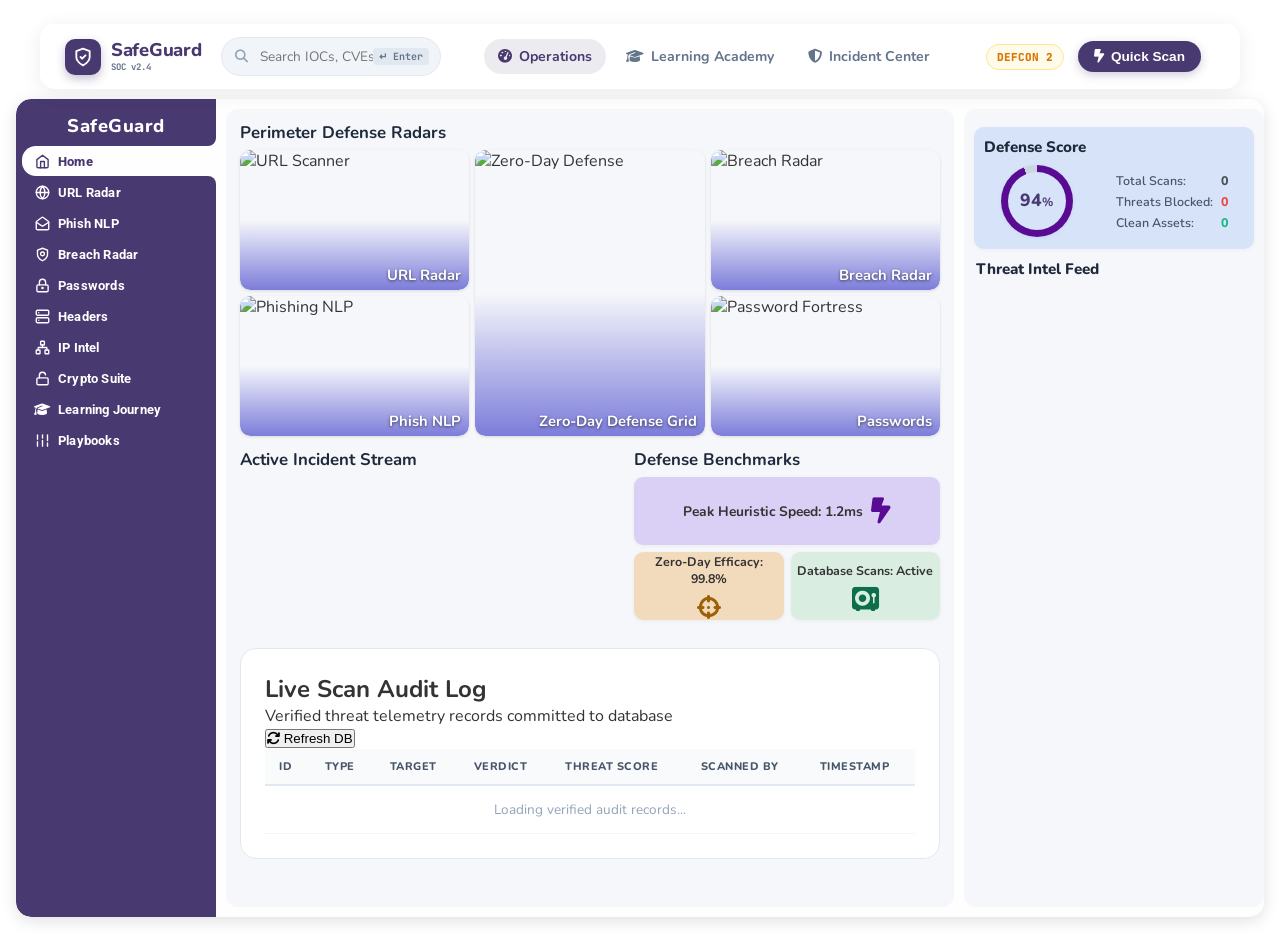
==== templates/index.html @ e71cb36a "new project were created with the basic structure and symple py logics" ====
<!DOCTYPE html>
<html lang="en">
<head>
    <meta charset="UTF-8">
    <meta name="viewport" content="width=device-width, initial-scale=1.0">
    <title>SafeGuard — Cybersecurity & Threat Intelligence Dashboard</title>
    <meta name="description" content="SafeGuard Cybersecurity & Threat Operations Center. Real-time heuristic URL scanning, phishing detection, breach radar, and MySQL scan auditing.">
    <link rel="preconnect" href="https://fonts.googleapis.com">
    <link rel="preconnect" href="https://fonts.gstatic.com" crossorigin>
    <link href="https://fonts.googleapis.com/css2?family=Nunito:wght@200;300;400;500;600;700;800;900;1000&family=Roboto:wght@300;400;500;700&family=JetBrains+Mono:wght@400;500;600;700&display=swap" rel="stylesheet">
    <link rel="stylesheet" href="https://cdnjs.cloudflare.com/ajax/libs/font-awesome/6.5.1/css/all.min.css" crossorigin="anonymous" referrerpolicy="no-referrer" />
    <link rel="stylesheet" href="/static/css/main.css">
</head>
<body>
    <div class="app-wrapper">
        <!-- ================= TOP RESPONSIVE NAVIGATION BAR ================= -->
        <header class="desktop-top-nav">
            <!-- Brand & Mobile Toggle -->
            <div class="top-nav-left">
                <button class="top-hamburger-btn" id="mobileMenuToggle" onclick="toggleMobileNav()" title="Toggle Menu">
                    <i class="fa-solid fa-bars"></i>
                </button>

                <div class="top-brand" onclick="switchNav('dashboard')">
                    <div class="top-brand-icon">
                        <svg viewBox="0 0 24 24" width="20" height="20" fill="none" stroke="currentColor" stroke-width="2.2" stroke-linecap="round" stroke-linejoin="round">
                            <path d="M12 22s8-4 8-10V5l-8-3-8 3v7c0 6 8 10 8 10z"/>
                            <path d="m9 12 2 2 4-4"/>
                        </svg>
                    </div>
                    <div class="top-brand-text">
                        <span class="top-brand-title">SafeGuard</span>
                        <span class="top-brand-badge">SOC v2.4</span>
                    </div>
                </div>

                <div class="top-search-wrap">
                    <i class="fa-solid fa-magnifying-glass top-search-icon"></i>
                    <input type="text" id="omniSearchInput" class="top-search-input" placeholder="Search IOCs, CVEs, domains, hashes, IPs... (Press Enter)" onkeydown="handleTopSearch(event)">
                    <span class="top-search-kbd">↵ Enter</span>
                </div>
            </div>

            <!-- Central Nav Links (Streamlined & Fully Functional) -->
            <div class="top-nav-center">
                <nav class="top-links-menu">
                    <button class="top-link-btn active" id="topNav-dashboard" onclick="switchNav('dashboard')">
                        <i class="fa-solid fa-gauge-high"></i>
                        <span>Operations</span>
                    </button>
                    <button class="top-link-btn" id="topNav-learning-journey" onclick="switchNav('learning-journey')">
                        <i class="fa-solid fa-graduation-cap"></i>
                        <span>Learning Academy</span>
                    </button>
                    <button class="top-link-btn" id="topNav-incident-playbooks" onclick="switchNav('incident-playbooks')">
                        <i class="fa-solid fa-shield-halved"></i>
                        <span>Incident Center</span>
                    </button>
                </nav>
            </div>

            <!-- Right Controls: Status, Quick Scan & Real Auth State -->
            <div class="top-nav-right">
                <div class="top-defcon-pill">DEFCON 2</div>

                <button class="top-action-btn" onclick="switchNav('url-scanner')">
                    <i class="fa-solid fa-bolt-lightning"></i>
                    <span>Quick Scan</span>
                </button>

                <!-- Auth Container: Real User Profile or Sign In Buttons -->
                <div class="top-auth-container" id="topAuthContainer">
                    <!-- Populated dynamically via JS from /api/auth/me -->
                </div>
            </div>
        </header>

        <!-- ================= MAIN DASHBOARD CONTAINER ================= -->
        <main>
            <!-- SIDEBAR MAIN MENU (PURPLE INVERTED TABS) -->
            <nav class="main-menu" id="sidebarNav">
                <h1>SafeGuard</h1>
                <div class="logo">
                    <svg viewBox="0 0 24 24" width="24" height="24" fill="none" stroke="#ffffff" stroke-width="2.2" stroke-linecap="round" stroke-linejoin="round">
                        <path d="M12 22s8-4 8-10V5l-8-3-8 3v7c0 6 8 10 8 10z"/>
                        <path d="m9 12 2 2 4-4"/>
                    </svg>
                </div>
                <ul>
                    <li class="nav-item active" data-target="dashboard">
                        <b></b>
                        <b></b>
                        <a href="javascript:void(0)" onclick="switchNav('dashboard')">
                            <span class="nav-icon">
                                <svg viewBox="0 0 24 24" width="20" height="20" fill="none" stroke="currentColor" stroke-width="2" stroke-linecap="round" stroke-linejoin="round">
                                    <path d="M3 9l9-7 9 7v11a2 2 0 0 1-2 2H5a2 2 0 0 1-2-2z"/>
                                    <polyline points="9 22 9 12 15 12 15 22"/>
                                </svg>
                            </span>
                            <span class="nav-text">Home</span>
                        </a>
                    </li>

                    <li class="nav-item" data-target="url-scanner">
                        <b></b>
                        <b></b>
                        <a href="javascript:void(0)" onclick="switchNav('url-scanner')">
                            <span class="nav-icon">
                                <svg viewBox="0 0 24 24" width="20" height="20" fill="none" stroke="currentColor" stroke-width="2" stroke-linecap="round" stroke-linejoin="round">
                                    <circle cx="12" cy="12" r="10"/>
                                    <line x1="2" y1="12" x2="22" y2="12"/>
                                    <path d="M12 2a15.3 15.3 0 0 1 4 10 15.3 15.3 0 0 1-4 10 15.3 15.3 0 0 1-4-10 15.3 15.3 0 0 1 4-10z"/>
                                </svg>
                            </span>
                            <span class="nav-text">URL Radar</span>
                        </a>
                    </li>

                    <li class="nav-item" data-target="message-analyzer">
                        <b></b>
                        <b></b>
                        <a href="javascript:void(0)" onclick="switchNav('message-analyzer')">
                            <span class="nav-icon">
                                <svg viewBox="0 0 24 24" width="20" height="20" fill="none" stroke="currentColor" stroke-width="2" stroke-linecap="round" stroke-linejoin="round">
                                    <path d="M21.2 8.4c.5.38.8.97.8 1.6v10a2 2 0 0 1-2 2H4a2 2 0 0 1-2-2V10a2 2 0 0 1 .8-1.6l8-6a2 2 0 0 1 2.4 0l8 6Z"/>
                                    <path d="m22 10-8.97 5.7a1.94 1.94 0 0 1-2.06 0L2 10"/>
                                </svg>
                            </span>
                            <span class="nav-text">Phish NLP</span>
                        </a>
                    </li>

                    <li class="nav-item" data-target="email-radar">
                        <b></b>
                        <b></b>
                        <a href="javascript:void(0)" onclick="switchNav('email-radar')">
                            <span class="nav-icon">
                                <svg viewBox="0 0 24 24" width="20" height="20" fill="none" stroke="currentColor" stroke-width="2" stroke-linecap="round" stroke-linejoin="round">
                                    <path d="M12 22s8-4 8-10V5l-8-3-8 3v7c0 6 8 10 8 10z"/>
                                    <circle cx="12" cy="11" r="3"/>
                                </svg>
                            </span>
                            <span class="nav-text">Breach Radar</span>
                        </a>
                    </li>

                    <li class="nav-item" data-target="password-fortress">
                        <b></b>
                        <b></b>
                        <a href="javascript:void(0)" onclick="switchNav('password-fortress')">
                            <span class="nav-icon">
                                <svg viewBox="0 0 24 24" width="20" height="20" fill="none" stroke="currentColor" stroke-width="2" stroke-linecap="round" stroke-linejoin="round">
                                    <rect x="3" y="11" width="18" height="11" rx="2" ry="2"/>
                                    <path d="M7 11V7a5 5 0 0 1 10 0v4"/>
                                    <circle cx="12" cy="16" r="1"/>
                                </svg>
                            </span>
                            <span class="nav-text">Passwords</span>
                        </a>
                    </li>

                    <li class="nav-item" data-target="header-inspector">
                        <b></b>
                        <b></b>
                        <a href="javascript:void(0)" onclick="switchNav('header-inspector')">
                            <span class="nav-icon">
                                <svg viewBox="0 0 24 24" width="20" height="20" fill="none" stroke="currentColor" stroke-width="2" stroke-linecap="round" stroke-linejoin="round">
                                    <rect x="2" y="2" width="20" height="8" rx="2" ry="2"/>
                                    <rect x="2" y="14" width="20" height="8" rx="2" ry="2"/>
                                    <line x1="6" y1="6" x2="6.01" y2="6"/>
                                    <line x1="6" y1="18" x2="6.01" y2="18"/>
                                </svg>
                            </span>
                            <span class="nav-text">Headers</span>
                        </a>
                    </li>

                    <li class="nav-item" data-target="ip-intelligence">
                        <b></b>
                        <b></b>
                        <a href="javascript:void(0)" onclick="switchNav('ip-intelligence')">
                            <span class="nav-icon">
                                <svg viewBox="0 0 24 24" width="20" height="20" fill="none" stroke="currentColor" stroke-width="2" stroke-linecap="round" stroke-linejoin="round">
                                    <rect x="16" y="16" width="6" height="6" rx="1"/>
                                    <rect x="2" y="16" width="6" height="6" rx="1"/>
                                    <rect x="9" y="2" width="6" height="6" rx="1"/>
                                    <path d="M5 16v-3a1 1 0 0 1 1-1h12a1 1 0 0 1 1 1v3"/>
                                    <path d="M12 12V8"/>
                                </svg>
                            </span>
                            <span class="nav-text">IP Intel</span>
                        </a>
                    </li>

                    <li class="nav-item" data-target="crypto-suite">
                        <b></b>
                        <b></b>
                        <a href="javascript:void(0)" onclick="switchNav('crypto-suite')">
                            <span class="nav-icon">
                                <svg viewBox="0 0 24 24" width="20" height="20" fill="none" stroke="currentColor" stroke-width="2" stroke-linecap="round" stroke-linejoin="round">
                                    <rect x="3" y="11" width="18" height="11" rx="2" ry="2"/>
                                    <path d="M7 11V7a5 5 0 0 1 9.9-1"/>
                                </svg>
                            </span>
                            <span class="nav-text">Crypto Suite</span>
                        </a>
                    </li>

                    <li class="nav-item" data-target="learning-journey">
                        <b></b>
                        <b></b>
                        <a href="javascript:void(0)" onclick="switchNav('learning-journey')">
                            <span class="nav-icon">
                                <i class="fa-solid fa-graduation-cap"></i>
                            </span>
                            <span class="nav-text">Learning Journey</span>
                        </a>
                    </li>

                    <li class="nav-item" data-target="incident-playbooks">
                        <b></b>
                        <b></b>
                        <a href="javascript:void(0)" onclick="switchNav('incident-playbooks')">
                            <span class="nav-icon">
                                <svg viewBox="0 0 24 24" width="20" height="20" fill="none" stroke="currentColor" stroke-width="2" stroke-linecap="round" stroke-linejoin="round">
                                    <line x1="4" y1="21" x2="4" y2="14"/>
                                    <line x1="4" y1="10" x2="4" y2="3"/>
                                    <line x1="12" y1="21" x2="12" y2="12"/>
                                    <line x1="12" y1="8" x2="12" y2="3"/>
                                    <line x1="20" y1="21" x2="20" y2="16"/>
                                    <line x1="20" y1="12" x2="20" y2="3"/>
                                </svg>
                            </span>
                            <span class="nav-text">Playbooks</span>
                        </a>
                    </li>
                </ul>
            </nav>

            <!-- CONTENT SECTION (LEFT 75% + RIGHT 25%) -->
            <section class="content">
                <!-- LEFT CONTENT -->
                <div class="left-content">
                    <!-- VIEW: DASHBOARD OVERVIEW -->
                    <div class="view-panel active" id="view-dashboard">
                        <!-- ACTIVITIES BENTO GRID -->
                        <div class="activities">
                            <h1>Perimeter Defense Radars</h1>
                            <div class="activity-container">
                                <!-- Card 1: URL Scanner -->
                                <div class="image-container img-one" onclick="switchNav('url-scanner')">
                                    <img src="https://images.unsplash.com/photo-1526374965328-7f61d4dc18c5?w=600&auto=format&fit=crop&q=80" alt="URL Scanner" />
                                    <div class="overlay">
                                        <h3>URL Radar</h3>
                                    </div>
                                </div>

                                <!-- Card 2: Phishing NLP -->
                                <div class="image-container img-two" onclick="switchNav('message-analyzer')">
                                    <img src="https://images.unsplash.com/photo-1555949963-ff9fe0c870eb?w=600&auto=format&fit=crop&q=80" alt="Phishing NLP" />
                                    <div class="overlay">
                                        <h3>Phish NLP</h3>
                                    </div>
                                </div>

                                <!-- Card 3: Zero-Day Defense (Large Center Box) -->
                                <div class="image-container img-three" onclick="switchNav('url-scanner')">
                                    <img src="https://images.unsplash.com/photo-1550751827-4bd374c3f58b?w=800&auto=format&fit=crop&q=80" alt="Zero-Day Defense" />
                                    <div class="overlay">
                                        <h3>Zero-Day Defense Grid</h3>
                                    </div>
                                </div>

                                <!-- Card 4: Breach Radar -->
                                <div class="image-container img-four" onclick="switchNav('email-radar')">
                                    <img src="https://images.unsplash.com/photo-1558494949-ef010cbdcc31?w=600&auto=format&fit=crop&q=80" alt="Breach Radar" />
                                    <div class="overlay">
                                        <h3>Breach Radar</h3>
                                    </div>
                                </div>

                                <!-- Card 5: Password Fortress -->
                                <div class="image-container img-five" onclick="switchNav('password-fortress')">
                                    <img src="https://images.unsplash.com/photo-1563986768609-322da13575f3?w=600&auto=format&fit=crop&q=80" alt="Password Fortress" />
                                    <div class="overlay">
                                        <h3>Passwords</h3>
                                    </div>
                                </div>

                                <!-- Card 6: HTTP Headers -->
                                <div class="image-container img-six" onclick="switchNav('header-inspector')">
                                    <img src="https://images.unsplash.com/photo-1451187580459-43490279c0fa?w=600&auto=format&fit=crop&q=80" alt="HTTP Headers" />
                                    <div class="overlay">
                                        <h3>HTTP Headers</h3>
                                    </div>
                                </div>
                            </div>
                        </div>

                        <!-- LEFT BOTTOM: REAL INCIDENT STREAM & BENCHMARKS (IMMEDIATELY VISIBLE) -->
                        <div class="left-bottom">
                            <!-- Incident Stream -->
                            <div class="weekly-schedule">
                                <h1>Active Incident Stream</h1>
                                <div class="calendar" id="incidentsCalendar">
                                    <!-- Populated dynamically from MySQL -->
                                </div>
                            </div>

                            <!-- Defense Benchmarks -->
                            <div class="personal-bests">
                                <h1>Defense Benchmarks</h1>
                                <div class="personal-bests-container">
                                    <div class="best-item box-one">
                                        <p>Peak Heuristic Speed: 1.2ms</p>
                                        <i class="fa-solid fa-bolt-lightning" style="font-size: 26px; color: #590b94;"></i>
                                    </div>
                                    <div class="best-item box-two">
                                        <p id="benchmarkEfficacy">Zero-Day Efficacy: 99.8%</p>
                                        <i class="fa-solid fa-crosshairs" style="font-size: 24px; color: #9c6007;"></i>
                                    </div>
                                    <div class="best-item box-three">
                                        <p id="benchmarkVault">Database Scans: Active</p>
                                        <i class="fa-solid fa-vault" style="font-size: 24px; color: #0d6e4b;"></i>
                                    </div>
                                </div>
                            </div>
                        </div>

                        <!-- REAL SCANS AUDIT LOG TABLE (LIVE FROM MYSQL - COMPACT) -->
                        <div class="scans-audit-section">
                            <div class="audit-header">
                                <div>
                                    <h2>Live Scan Audit Log</h2>
                                    <p class="audit-sub">Verified threat telemetry records committed to database</p>
                                </div>
                                <button class="btn-refresh-sm" onclick="loadRealDashboardTelemetry()">
                                    <i class="fa-solid fa-arrows-rotate"></i> Refresh DB
                                </button>
                            </div>
                            <div class="audit-table-wrap">
                                <table class="table-clean" id="recentScansTable">
                                    <thead>
                                        <tr>
                                            <th>ID</th>
                                            <th>TYPE</th>
                                            <th>TARGET</th>
                                            <th>VERDICT</th>
                                            <th>THREAT SCORE</th>
                                            <th>SCANNED BY</th>
                                            <th>TIMESTAMP</th>
                                        </tr>
                                    </thead>
                                    <tbody id="recentScansTbody">
                                        <tr><td colspan="7" style="text-align:center; padding:14px; color:#94a3b8;">Loading verified audit records...</td></tr>
                                    </tbody>
                                </table>
                            </div>
                        </div>
                    </div>

                    <!-- VIEW: URL SCANNER -->
                    <div class="view-panel" id="view-url-scanner">
                        <div class="tool-view-card">
                            <div class="tool-view-header">
                                <div>
                                    <h1>Perimeter URL & Malicious Link Radar</h1>
                                    <p>Heuristic inspection for typosquatting, IDN homoglyphs, brand spoofing, and entropy.</p>
                                </div>
                                <button class="btn-back" onclick="switchNav('dashboard')"><i class="fa-solid fa-arrow-left"></i> Dashboard</button>
                            </div>

                            <div class="scan-bar-container">
                                <div class="input-with-icon">
                                    <i class="fa-solid fa-globe input-fa-icon"></i>
                                    <input type="text" id="targetUrlInput" class="soc-input" placeholder="Enter target URL (e.g., http://secure-login-paypal.verify-account-update.tk/signin)">
                                </div>
                                <button class="btn-primary" id="btnRunUrlScan" onclick="executeUrlScan()">
                                    <i class="fa-solid fa-satellite-dish"></i>
                                    <span>EXECUTE SCAN</span>
                                </button>
                            </div>

                            <div class="samples-row">
                                <span class="samples-label">Test Samples:</span>
                                <button class="sample-chip" onclick="fillUrlSample('http://secure-login-paypal.verify-account-update.tk/signin')">PayPal (.tk)</button>
                                <button class="sample-chip" onclick="fillUrlSample('https://pаypal.com/security/login')">Homoglyph Attack</button>
                                <button class="sample-chip" onclick="fillUrlSample('http://192.168.1.105:8080/auth/update.php')">Direct IP Obfuscation</button>
                                <button class="sample-chip" onclick="fillUrlSample('https://github.com/security')">Legitimate Domain</button>
                            </div>

                            <!-- Real-time Scan Loading Indicator -->
                            <div class="scan-loading-card" id="urlScanLoader" style="display:none;">
                                <div class="loader-spinner"></div>
                                <div class="loader-text">
                                    <div class="loader-title" id="urlLoaderStage">Initializing Deep Threat Heuristic Analyzer...</div>
                                    <div class="loader-bar-wrap">
                                        <div class="loader-bar-fill" id="urlLoaderBar"></div>
                                    </div>
                                    <div class="loader-sub" id="urlLoaderSub">Resolving domain hierarchy and WHOIS records</div>
                                </div>
                            </div>

                            <div class="results-container" id="urlResultsContainer" style="display: none;">
                                <div class="result-score-banner" id="urlScoreBanner">
                                    <div class="score-dial">
                                        <div class="score-val" id="urlScoreVal">--</div>
                                        <div class="score-sub">RISK INDEX</div>
                                    </div>
                                    <div class="score-details">
                                        <div class="score-verdict" id="urlVerdict">SCANNING...</div>
                                        <div class="score-action" id="urlAction">Analyzing target heuristics</div>
                                        <div class="score-target" id="urlTargetDisplay">--</div>
                                        <div class="score-db-badge" id="urlDbBadge"><i class="fa-solid fa-database"></i> COMMITTED TO SECURE AUDIT LOG</div>
                                    </div>
                                </div>

                                <div class="tool-grid-2">
                                    <div class="panel-card">
                                        <div class="panel-header">
                                            <h3>Threat Indicators & Findings</h3>
                                            <span class="badge-subtle" id="indicatorCountBadge">0 DETECTED</span>
                                        </div>
                                        <div class="panel-body">
                                            <div class="indicator-list" id="urlIndicatorsList"></div>
                                        </div>
                                    </div>

                                    <div class="panel-card">
                                        <div class="panel-header">
                                            <h3>Structural & Entropy Telemetry</h3>
                                        </div>
                                        <div class="panel-body">
                                            <div class="telemetry-table" id="urlTelemetryDetails"></div>
                                        </div>
                                    </div>
                                </div>
                            </div>
                        </div>
                    </div>

                    <!-- VIEW: PHISHING NLP -->
                    <div class="view-panel" id="view-message-analyzer">
                        <div class="tool-view-card">
                            <div class="tool-view-header">
                                <div>
                                    <h1>Social Engineering & Phishing NLP Analyzer</h1>
                                    <p>Detect psychological coercion, urgency pressure, credential harvest, and IOCs.</p>
                                </div>
                                <button class="btn-back" onclick="switchNav('dashboard')"><i class="fa-solid fa-arrow-left"></i> Dashboard</button>
                            </div>

                            <label class="form-label">SUSPICIOUS MESSAGE / SMS / EMAIL PAYLOAD</label>
                            <textarea id="messageTextInput" class="soc-textarea" rows="4" placeholder="Paste suspicious SMS, email body, or chat text here..."></textarea>
                            
                            <div class="card-bottom-actions">
                                <div class="samples-row" style="margin: 0;">
                                    <span class="samples-label">Samples:</span>
                                    <button class="sample-chip" onclick="fillMessageSample('bank_urgent')">Bank Account Lock</button>
                                    <button class="sample-chip" onclick="fillMessageSample('delivery')">USPS Unpaid Fee</button>
                                    <button class="sample-chip" onclick="fillMessageSample('crypto')">Bitcoin Prize Lure</button>
                                </div>
                                <button class="btn-primary" id="btnRunMsgScan" onclick="executeMessageScan()">
                                    <i class="fa-solid fa-brain"></i>
                                    <span>ANALYZE VECTORS</span>
                                </button>
                            </div>

                            <!-- Scan Loading Indicator -->
                            <div class="scan-loading-card" id="msgScanLoader" style="display:none;">
                                <div class="loader-spinner"></div>
                                <div class="loader-text">
                                    <div class="loader-title" id="msgLoaderStage">Analyzing Psychological Intent Vectors...</div>
                                    <div class="loader-bar-wrap">
                                        <div class="loader-bar-fill" id="msgLoaderBar"></div>
                                    </div>
                                    <div class="loader-sub">Parsing urgency keywords and coercive authority tokens</div>
                                </div>
                            </div>

                            <div class="results-container" id="messageResultsContainer" style="display: none;">
                                <div class="result-score-banner" id="msgScoreBanner">
                                    <div class="score-dial">
                                        <div class="score-val" id="msgScoreVal">--</div>
                                        <div class="score-sub">THREAT SCORE</div>
                                    </div>
                                    <div class="score-details">
                                        <div class="score-verdict" id="msgVerdict">ANALYZING</div>
                                        <div class="score-action" id="msgAction">--</div>
                                        <div class="score-db-badge" id="msgDbBadge"><i class="fa-solid fa-database"></i> COMMITTED TO SECURE AUDIT LOG</div>
                                    </div>
                                </div>

                                <div class="tool-grid-2">
                                    <div class="panel-card">
                                        <div class="panel-header">
                                            <h3>Identified Psychological Attack Vectors</h3>
                                        </div>
                                        <div class="panel-body" id="msgVectorsList"></div>
                                    </div>

                                    <div class="panel-card">
                                        <div class="panel-header">
                                            <h3>Extracted Indicators of Compromise (IOCs)</h3>
                                        </div>
                                        <div class="panel-body" id="msgIocsList"></div>
                                    </div>
                                </div>
                            </div>
                        </div>
                    </div>

                    <!-- VIEW: BREACH RADAR -->
                    <div class="view-panel" id="view-email-radar">
                        <div class="tool-view-card">
                            <div class="tool-view-header">
                                <div>
                                    <h1>Identity Breach & Exposure Radar</h1>
                                    <p>Audit email identities against enterprise breach databases and detect disposable domains.</p>
                                </div>
                                <button class="btn-back" onclick="switchNav('dashboard')"><i class="fa-solid fa-arrow-left"></i> Dashboard</button>
                            </div>

                            <div class="scan-bar-container">
                                <div class="input-with-icon">
                                    <i class="fa-solid fa-envelope input-fa-icon"></i>
                                    <input type="email" id="emailAuditInput" class="soc-input" placeholder="Enter email address (e.g. user@targetdomain.com)">
                                </div>
                                <button class="btn-primary" id="btnRunEmailScan" onclick="executeEmailAudit()">
                                    <i class="fa-solid fa-shield-halved"></i>
                                    <span>AUDIT IDENTITY</span>
                                </button>
                            </div>

                            <!-- Scan Loading Indicator -->
                            <div class="scan-loading-card" id="emailScanLoader" style="display:none;">
                                <div class="loader-spinner"></div>
                                <div class="loader-text">
                                    <div class="loader-title" id="emailLoaderStage">Correlating Identity with Breach Archives...</div>
                                    <div class="loader-bar-wrap">
                                        <div class="loader-bar-fill" id="emailLoaderBar"></div>
                                    </div>
                                    <div class="loader-sub">Checking RFC 5322 compliance and disposable email domain registries</div>
                                </div>
                            </div>

                            <div class="results-container" id="emailResultsContainer" style="display: none;">
                                <div class="result-score-banner" id="emailScoreBanner">
                                    <div class="score-dial">
                                        <div class="score-val" id="emailScoreVal">--</div>
                                        <div class="score-sub">EXPOSURE RISK</div>
                                    </div>
                                    <div class="score-details">
                                        <div class="score-verdict" id="emailVerdict">--</div>
                                        <div class="score-action" id="emailAction">--</div>
                                        <div class="score-db-badge"><i class="fa-solid fa-database"></i> COMMITTED TO SECURE AUDIT LOG</div>
                                    </div>
                                </div>

                                <div class="tool-grid-2">
                                    <div class="panel-card">
                                        <div class="panel-header">
                                            <h3>Breach Incidents Correlated</h3>
                                        </div>
                                        <div class="panel-body" id="breachListContainer"></div>
                                    </div>

                                    <div class="panel-card">
                                        <div class="panel-header">
                                            <h3>Remediation Protocols</h3>
                                        </div>
                                        <div class="panel-body" id="breachRemediationContainer"></div>
                                    </div>
                                </div>
                            </div>
                        </div>
                    </div>

                    <!-- VIEW: PASSWORD FORTRESS -->
                    <div class="view-panel" id="view-password-fortress">
                        <div class="tool-view-card">
                            <div class="tool-view-header">
                                <div>
                                    <h1>Password Fortress & Entropy Calculator</h1>
                                    <p>Mathematical Shannon entropy, NIST SP 800-63B standards, and GPU cluster brute force estimates.</p>
                                </div>
                                <button class="btn-back" onclick="switchNav('dashboard')"><i class="fa-solid fa-arrow-left"></i> Dashboard</button>
                            </div>

                            <label class="form-label">ENTER CREDENTIAL FOR AUDIT (PROCESSED IN-MEMORY / ZERO LOGGING)</label>
                            <div class="input-with-icon">
                                <i class="fa-solid fa-lock input-fa-icon"></i>
                                <input type="text" id="passwordAuditInput" class="soc-input" placeholder="Type password to evaluate..." oninput="executePasswordAudit()">
                            </div>

                            <div class="results-container" id="pwdResultsContainer" style="display: none;">
                                <div class="result-score-banner" id="pwdScoreBanner">
                                    <div class="score-dial">
                                        <div class="score-val" id="pwdScoreVal">--</div>
                                        <div class="score-sub">ENTROPY RATING</div>
                                    </div>
                                    <div class="score-details">
                                        <div class="score-verdict" id="pwdVerdict">--</div>
                                        <div class="score-action" id="pwdEntropyBits">--</div>
                                        <div class="score-db-badge"><i class="fa-solid fa-database"></i> ANONYMIZED AUDIT LOGGED</div>
                                    </div>
                                </div>

                                <div class="tool-grid-2">
                                    <div class="panel-card">
                                        <div class="panel-header">
                                            <h3>Brute-Force Resistance Modeling</h3>
                                        </div>
                                        <div class="panel-body" id="pwdCrackTimes"></div>
                                    </div>

                                    <div class="panel-card">
                                        <div class="panel-header">
                                            <h3>NIST SP 800-63B Compliance Verification</h3>
                                        </div>
                                        <div class="panel-body" id="pwdNistChecks"></div>
                                    </div>
                                </div>
                            </div>
                        </div>
                    </div>

                    <!-- VIEW: HTTP HEADERS -->
                    <div class="view-panel" id="view-header-inspector">
                        <div class="tool-view-card">
                            <div class="tool-view-header">
                                <div>
                                    <h1>HTTP Security Headers Inspector</h1>
                                    <p>Audit production web hosts for HSTS, CSP, X-Frame-Options, and version disclosure.</p>
                                </div>
                                <button class="btn-back" onclick="switchNav('dashboard')"><i class="fa-solid fa-arrow-left"></i> Dashboard</button>
                            </div>

                            <div class="scan-bar-container">
                                <div class="input-with-icon">
                                    <i class="fa-solid fa-server input-fa-icon"></i>
                                    <input type="text" id="headerUrlInput" class="soc-input" placeholder="Enter target domain or URL (e.g. https://example.com)">
                                </div>
                                <button class="btn-primary" onclick="executeHeaderAudit()">
                                    <i class="fa-solid fa-magnifying-glass"></i>
                                    <span>INSPECT HEADERS</span>
                                </button>
                            </div>

                            <div class="results-container" id="headerResultsContainer" style="display: none;">
                                <div class="result-score-banner" id="headerScoreBanner">
                                    <div class="score-dial">
                                        <div class="score-val" id="headerGradeVal">--</div>
                                        <div class="score-sub">SECURITY GRADE</div>
                                    </div>
                                    <div class="score-details">
                                        <div class="score-verdict" id="headerScoreNumber">--</div>
                                        <div class="score-action" id="headerTargetHost">--</div>
                                        <div class="score-db-badge"><i class="fa-solid fa-database"></i> AUDIT RECORD COMMITTED</div>
                                    </div>
                                </div>

                                <div class="panel-card">
                                    <div class="panel-header">
                                        <h3>Security Header Configuration Audit</h3>
                                    </div>
                                    <div class="panel-body">
                                        <div class="cve-table-wrap">
                                            <table class="table-soc" id="headersTable">
                                                <thead>
                                                    <tr>
                                                        <th>HEADER</th>
                                                        <th>IMPORTANCE</th>
                                                        <th>STATUS</th>
                                                        <th>CONFIGURATION DETAILS</th>
                                                    </tr>
                                                </thead>
                                                <tbody id="headersTableBody"></tbody>
                                            </table>
                                        </div>
                                    </div>
                                </div>
                            </div>
                        </div>
                    </div>

                    <!-- VIEW: IP INTEL -->
                    <div class="view-panel" id="view-ip-intelligence">
                        <div class="tool-view-card">
                            <div class="tool-view-header">
                                <div>
                                    <h1>IP Intelligence & Autonomous System Radar</h1>
                                    <p>Classify IPv4/IPv6 address blocks, detect bogon ranges, and analyze ASN risk.</p>
                                </div>
                                <button class="btn-back" onclick="switchNav('dashboard')"><i class="fa-solid fa-arrow-left"></i> Dashboard</button>
                            </div>

                            <div class="scan-bar-container">
                                <div class="input-with-icon">
                                    <i class="fa-solid fa-network-wired input-fa-icon"></i>
                                    <input type="text" id="ipAuditInput" class="soc-input" placeholder="Enter IP address (e.g. 198.51.100.24)">
                                </div>
                                <button class="btn-primary" onclick="executeIpAudit()">
                                    <i class="fa-solid fa-satellite-dish"></i>
                                    <span>ANALYZE IP</span>
                                </button>
                            </div>

                            <div class="results-container" id="ipResultsContainer" style="display: none;">
                                <div class="result-score-banner" id="ipScoreBanner">
                                    <div class="score-dial">
                                        <div class="score-val" id="ipScoreVal">--</div>
                                        <div class="score-sub">THREAT INDEX</div>
                                    </div>
                                    <div class="score-details">
                                        <div class="score-verdict" id="ipVerdict">--</div>
                                        <div class="score-action" id="ipCategory">--</div>
                                        <div class="score-db-badge"><i class="fa-solid fa-database"></i> IP TELEMETRY COMMITTED</div>
                                    </div>
                                </div>

                                <div class="panel-card">
                                    <div class="panel-header">
                                        <h3>Routing & Autonomous System Metadata</h3>
                                    </div>
                                    <div class="panel-body" id="ipNetworkDetails"></div>
                                </div>
                            </div>
                        </div>
                    </div>

                    <!-- VIEW: CRYPTO SUITE -->
                    <div class="view-panel" id="view-crypto-suite">
                        <div class="tool-view-card">
                            <div class="tool-view-header">
                                <div>
                                    <h1>Cryptographic Primitives & Hash Analysis</h1>
                                    <p>Generate secure digests, identify unknown hash signatures, and encode/decode payloads.</p>
                                </div>
                                <button class="btn-back" onclick="switchNav('dashboard')"><i class="fa-solid fa-arrow-left"></i> Dashboard</button>
                            </div>

                            <div class="tool-grid-2">
                                <div class="panel-card">
                                    <div class="panel-header">
                                        <h3>Cryptographic Hash Generator</h3>
                                    </div>
                                    <div class="panel-body">
                                        <label class="form-label">PLAINTEXT PAYLOAD</label>
                                        <textarea id="cryptoInputText" class="soc-textarea" rows="3" placeholder="Enter text to hash..."></textarea>
                                        <button class="btn-primary" style="margin-top: 10px; width: 100%;" onclick="executeCryptoHashes()">
                                            <i class="fa-solid fa-hashtag"></i>
                                            <span>COMPUTE DIGESTS</span>
                                        </button>
                                        <div id="cryptoHashesOutput" style="margin-top: 14px;"></div>
                                    </div>
                                </div>

                                <div class="panel-card">
                                    <div class="panel-header">
                                        <h3>Hash Signature Identifier & Transforms</h3>
                                    </div>
                                    <div class="panel-body">
                                        <label class="form-label">UNKNOWN HASH SIGNATURE</label>
                                        <input type="text" id="unknownHashInput" class="soc-input" placeholder="Paste hash (MD5, SHA-1, SHA-256...)">
                                        <button class="btn-outline" style="margin-top: 10px; width: 100%;" onclick="executeHashIdentify()">
                                            <i class="fa-solid fa-fingerprint"></i>
                                            <span>IDENTIFY ALGORITHM</span>
                                        </button>
                                        <div id="hashIdentifyOutput" style="margin-top: 14px;"></div>

                                        <div class="divider-line"></div>

                                        <label class="form-label">ENCODING TRANSFORMS</label>
                                        <div class="btn-group-soc">
                                            <button class="btn-chip" onclick="executeTransform('b64_encode')">B64 Enc</button>
                                            <button class="btn-chip" onclick="executeTransform('b64_decode')">B64 Dec</button>
                                            <button class="btn-chip" onclick="executeTransform('hex_encode')">Hex Enc</button>
                                            <button class="btn-chip" onclick="executeTransform('hex_decode')">Hex Dec</button>
                                            <button class="btn-chip" onclick="executeTransform('url_encode')">URL Enc</button>
                                            <button class="btn-chip" onclick="executeTransform('url_decode')">URL Dec</button>
                                        </div>
                                        <div id="transformOutput" style="margin-top: 12px;"></div>
                                    </div>
                                </div>
                            </div>
                        </div>
                    </div>

                    <!-- VIEW: LEARNING JOURNEY -->
                    <div class="view-panel" id="view-learning-journey">
                        <div class="tool-view-card learning-journey-view">
                            <!-- Hero Banner -->
                            <div class="learning-hero">
                                <div class="learning-hero-content">
                                    <div class="learning-badge"><i class="fa-solid fa-graduation-cap"></i> SafeGuard SOC Academy</div>
                                    <h1>Cybersecurity Learning Journey</h1>
                                    <p>Structured video masterclasses, interactive SOC diagnostic quizzes, and ready-to-deploy incident cheatsheets.</p>
                                    
                                    <div class="learning-stats-ribbon">
                                        <div class="stat-pill"><i class="fa-solid fa-film"></i> <span>4 Video Masterclasses</span></div>
                                        <div class="stat-pill"><i class="fa-solid fa-list-check"></i> <span>Interactive SOC Quizzes</span></div>
                                        <div class="stat-pill"><i class="fa-solid fa-file-shield"></i> <span>Field Cheatsheets</span></div>
                                        <div class="stat-pill"><i class="fa-solid fa-shield-halved"></i> <span>SOC Verified</span></div>
                                    </div>
                                </div>
                                <button class="btn-back" onclick="switchNav('dashboard')"><i class="fa-solid fa-arrow-left"></i> Dashboard</button>
                            </div>

                            <!-- Learning Sub-Navigation Tabs -->
                            <div class="learning-subnav">
                                <button class="learning-subnav-btn active" id="subnav-courses" onclick="switchLearningSubTab('courses')">
                                    <i class="fa-solid fa-video"></i>
                                    <span>Video Courses</span>
                                </button>
                                <button class="learning-subnav-btn" id="subnav-quizzes" onclick="switchLearningSubTab('quizzes')">
                                    <i class="fa-solid fa-circle-question"></i>
                                    <span>Practice Quizzes</span>
                                </button>
                                <button class="learning-subnav-btn" id="subnav-materials" onclick="switchLearningSubTab('materials')">
                                    <i class="fa-solid fa-book-bookmark"></i>
                                    <span>Course Cheatsheets</span>
                                </button>
                            </div>

                            <!-- TAB 1: VIDEO MASTERCLASSES -->
                            <div class="learning-tab-content active" id="learningTab-courses">
                                <div class="section-title-row">
                                    <div>
                                        <h2>Defensive Security Video Masterclasses</h2>
                                        <p class="section-subtext">Deep-dive video lessons featuring live breakdowns, heuristic analysis, and defense mitigations.</p>
                                    </div>
                                    <div class="course-filter-badge">
                                        <i class="fa-solid fa-circle-play"></i> 4 Verified Masterclasses
                                    </div>
                                </div>
                                <div class="courses-grid" id="learningCoursesContainer">
                                    <div class="loading-placeholder"><i class="fa-solid fa-spinner fa-spin"></i> Loading video courses...</div>
                                </div>
                            </div>

                            <!-- TAB 2: INTERACTIVE QUIZZES -->
                            <div class="learning-tab-content" id="learningTab-quizzes">
                                <div class="section-title-row">
                                    <div>
                                        <h2>Defensive Readiness & SOC Quizzes</h2>
                                        <p class="section-subtext">Evaluate your detection instincts. Each drill provides instant feedback with real-world technical explanations.</p>
                                    </div>
                                </div>

                                <!-- Quizzes List View -->
                                <div id="quizzesListView">
                                    <div class="quizzes-grid" id="learningQuizzesContainer">
                                        <div class="loading-placeholder"><i class="fa-solid fa-spinner fa-spin"></i> Loading quizzes...</div>
                                    </div>
                                </div>

                                <!-- Active Quiz Runner Engine -->
                                <div id="quizRunnerCard" style="display:none;" class="quiz-runner-box">
                                    <!-- Populated dynamically when user clicks "Start Quiz Drill" -->
                                </div>
                            </div>

                            <!-- TAB 3: COURSE MATERIALS & CHEATSHEETS -->
                            <div class="learning-tab-content" id="learningTab-materials">
                                <div class="section-title-row">
                                    <div>
                                        <h2>Defensive Playbooks & Tactical Cheatsheets</h2>
                                        <p class="section-subtext">MITRE ATT&CK reference frameworks, email header forensics, and Linux IR one-liners.</p>
                                    </div>
                                </div>
                                <div class="materials-grid" id="learningMaterialsContainer">
                                    <div class="loading-placeholder"><i class="fa-solid fa-spinner fa-spin"></i> Loading materials...</div>
                                </div>
                            </div>
                        </div>
                    </div>

                    <!-- VIEW: PLAYBOOKS -->
                    <div class="view-panel" id="view-incident-playbooks">
                        <div class="tool-view-card">
                            <div class="tool-view-header">
                                <div>
                                    <h1>Enterprise Incident Response Playbooks</h1>
                                    <p>Standard operating procedures for containment, isolation, and forensics preservation.</p>
                                </div>
                                <button class="btn-back" onclick="switchNav('dashboard')"><i class="fa-solid fa-arrow-left"></i> Dashboard</button>
                            </div>
                            <div class="playbooks-container" id="playbooksContainer"></div>
                        </div>
                    </div>
                </div>

                <!-- RIGHT CONTENT (REAL USER INFO OR SIGN IN CARD) -->
                <div class="right-content">
                    <!-- Dynamic User Profile from MySQL -->
                    <div class="user-info-section" id="sidebarUserProfile">
                        <!-- Populated dynamically via JS: Real user or guest login card -->
                    </div>

                    <!-- Active Defense Score (Real Database Calculation) -->
                    <div class="active-calories">
                        <h1 style="align-self: flex-start">Defense Score</h1>
                        <div class="active-calories-container">
                            <div class="box" id="postureCircleBox" style="--i: 94%">
                                <div class="circle">
                                    <h2 id="postureScoreNumber">94<small>%</small></h2>
                                </div>
                            </div>
                            <div class="calories-content">
                                <p><span>Total Scans:</span> <span id="statTotalScans">0</span></p>
                                <p><span>Threats Blocked:</span> <span id="statThreatsBlocked" style="color:#ef4444;">0</span></p>
                                <p><span>Clean Assets:</span> <span id="statCleanScans" style="color:#10b981;">0</span></p>
                            </div>
                        </div>
                    </div>

                    <!-- Mobile Personal Bests -->
                    <div class="mobile-personal-bests">
                        <h1>Defense Benchmarks</h1>
                        <div class="personal-bests-container">
                            <div class="best-item box-one">
                                <p>Peak Speed: 1.2ms</p>
                                <i class="fa-solid fa-bolt-lightning" style="font-size: 24px; color: #590b94;"></i>
                            </div>
                            <div class="best-item box-two">
                                <p>Zero-Day Efficacy: 99.8%</p>
                                <i class="fa-solid fa-crosshairs" style="font-size: 20px; color: #9c6007;"></i>
                            </div>
                            <div class="best-item box-three">
                                <p>Persistence Engine: Active</p>
                                <i class="fa-solid fa-vault" style="font-size: 20px; color: #0d6e4b;"></i>
                            </div>
                        </div>
                    </div>

                    <!-- Live Threat Feed from MySQL -->
                    <div class="friends-activity">
                        <h1>Threat Intel Feed</h1>
                        <div class="card-container" id="threatFeedContainer">
                            <!-- Populated dynamically from MySQL threat_intel_feed -->
                        </div>
                    </div>
                </div>
            </section>
        </main>
    </div>

    <!-- ================= AUTHENTICATION MODAL (LOGIN / REGISTER) ================= -->
    <div class="auth-modal-backdrop" id="authModal" style="display:none;" onclick="handleModalBackdropClick(event)">
        <div class="auth-modal-card" onclick="event.stopPropagation()">
            <button class="modal-close-btn" onclick="closeAuthModal()">✕</button>
            
            <div class="auth-modal-tabs">
                <button class="auth-tab-btn active" id="tabBtnLogin" onclick="switchAuthTab('login')">Sign In</button>
                <button class="auth-tab-btn" id="tabBtnRegister" onclick="switchAuthTab('register')">Create Account</button>
            </div>

            <div class="auth-modal-body">
                <!-- LOGIN FORM -->
                <form id="loginForm" onsubmit="handleLoginSubmit(event)">
                    <div class="form-group">
                        <label class="form-label">USERNAME OR EMAIL</label>
                        <div class="input-with-icon">
                            <i class="fa-solid fa-user input-fa-icon"></i>
                            <input type="text" id="loginUsername" class="soc-input" placeholder="e.g. admin or user@company.com" required>
                        </div>
                    </div>

                    <div class="form-group" style="margin-top: 14px;">
                        <label class="form-label">PASSWORD</label>
                        <div class="input-with-icon">
                            <i class="fa-solid fa-key input-fa-icon"></i>
                            <input type="password" id="loginPassword" class="soc-input" placeholder="Enter password" required>
                        </div>
                    </div>

                    <button type="submit" class="btn-primary" style="width: 100%; margin-top: 20px; justify-content: center;" id="btnLoginSubmit">
                        <i class="fa-solid fa-right-to-bracket"></i>
                        <span>SIGN IN TO WORKSTATION</span>
                    </button>
                    <p class="auth-sub-note">Default admin: <strong>admin</strong> / <strong>Admin@123456</strong></p>
                </form>

                <!-- REGISTER FORM -->
                <form id="registerForm" style="display:none;" onsubmit="handleRegisterSubmit(event)">
                    <div class="form-group">
                        <label class="form-label">USERNAME</label>
                        <div class="input-with-icon">
                            <i class="fa-solid fa-user-tag input-fa-icon"></i>
                            <input type="text" id="regUsername" class="soc-input" placeholder="Desired username" required>
                        </div>
                    </div>

                    <div class="form-group" style="margin-top: 12px;">
                        <label class="form-label">EMAIL ADDRESS</label>
                        <div class="input-with-icon">
                            <i class="fa-solid fa-envelope input-fa-icon"></i>
                            <input type="email" id="regEmail" class="soc-input" placeholder="analyst@domain.com" required>
                        </div>
                    </div>

                    <div class="form-group" style="margin-top: 12px;">
                        <label class="form-label">SOC ROLE</label>
                        <select id="regRole" class="soc-select">
                            <option value="SecOps Analyst">SecOps Analyst</option>
                            <option value="Threat Hunter">Threat Hunter</option>
                            <option value="Incident Responder">Incident Responder</option>
                            <option value="Security Engineer">Security Engineer</option>
                        </select>
                    </div>

                    <div class="form-group" style="margin-top: 12px;">
                        <label class="form-label">PASSWORD</label>
                        <div class="input-with-icon">
                            <i class="fa-solid fa-lock input-fa-icon"></i>
                            <input type="password" id="regPassword" class="soc-input" placeholder="Minimum 6 characters" required>
                        </div>
                    </div>

                    <button type="submit" class="btn-primary" style="width: 100%; margin-top: 20px; justify-content: center;" id="btnRegSubmit">
                        <i class="fa-solid fa-user-plus"></i>
                        <span>CREATE SECURE ACCOUNT</span>
                    </button>
                </form>
            </div>
        </div>
    </div>

    <!-- ================= VIDEO MASTERCLASS MODAL ================= -->
    <div class="media-modal-backdrop" id="videoModal" style="display:none;" onclick="handleVideoModalBackdropClick(event)">
        <div class="video-modal-card" onclick="event.stopPropagation()">
            <div class="video-modal-header">
                <div class="video-modal-title-wrap">
                    <span class="video-modal-badge" id="videoModalBadge">VIDEO MASTERCLASS</span>
                    <h2 id="videoModalTitle">Loading Course...</h2>
                    <p id="videoModalMeta">Instructor: -- • Duration: --</p>
                </div>
                <button class="modal-close-btn" onclick="closeCourseVideo()">✕</button>
            </div>
            
            <div class="video-player-container">
                <iframe id="videoModalIframe" src="" title="Video Player" frameborder="0" allow="accelerometer; autoplay; clipboard-write; encrypted-media; gyroscope; picture-in-picture; web-share" allowfullscreen></iframe>
            </div>

            <div class="video-modal-syllabus">
                <h3><i class="fa-solid fa-list-check"></i> Course Lessons & Topic Breakdown</h3>
                <div class="syllabus-list" id="videoModalSyllabus">
                    <!-- Populated dynamically via JS -->
                </div>
            </div>
        </div>
    </div>

    <!-- ================= CHEATSHEET READER MODAL ================= -->
    <div class="media-modal-backdrop" id="materialModal" style="display:none;" onclick="handleMaterialModalBackdropClick(event)">
        <div class="material-modal-card" onclick="event.stopPropagation()">
            <div class="material-modal-header">
                <div>
                    <span class="video-modal-badge" id="materialModalType">REFERENCE CHEATSHEET</span>
                    <h2 id="materialModalTitle">Loading Document...</h2>
                    <p id="materialModalMeta">Format: -- • Size: --</p>
                </div>
                <button class="modal-close-btn" onclick="closeMaterialModal()">✕</button>
            </div>
            <div class="material-modal-body">
                <p id="materialModalDesc" class="material-desc-text"></p>
                <div class="material-code-preview">
                    <div class="code-preview-header">
                        <span>TACTICAL REFERENCE CONTENT</span>
                        <button class="btn-copy-code" onclick="copyActiveMaterialContent()"><i class="fa-solid fa-copy"></i> Copy Cheatsheet</button>
                    </div>
                    <pre><code id="materialModalContent"></code></pre>
                </div>
            </div>
        </div>
    </div>

    <!-- Notification Toast -->
    <div class="soc-toast" id="socToast"></div>

    <script src="/static/js/app.js"></script>
</body>
</html>
---- static/css/main.css ----
@import url("https://fonts.googleapis.com/css2?family=Nunito:wght@200;300;400;500;600;700;800;900;1000&family=Roboto:wght@300;400;500;700&family=JetBrains+Mono:wght@400;500;600;700&display=swap");

*,
*::before,
*::after {
  box-sizing: border-box;
  padding: 0;
  margin: 0;
}

nav {
  user-select: none;
  -webkit-user-select: none;
  -moz-user-select: none;
  -ms-user-select: none;
  -o-user-select: none;
}

nav ul,
nav ul li {
  outline: 0;
  list-style: none;
}

nav ul li a {
  text-decoration: none;
}

body {
  font-family: "Nunito", sans-serif;
  display: flex;
  align-items: center;
  justify-content: center;
  min-height: 100vh;
  background-image: url(https://github.com/ecemgo/mini-samples-great-tricks/assets/13468728/5baf8325-ed69-40b0-b9d2-d8c5d2bde3b0);
  background-repeat: no-repeat;
  background-size: cover;
  background-position: center;
  background-attachment: fixed;
  color: #333;
}

.app-wrapper {
  width: 100%;
  max-width: 1720px;
  display: flex;
  flex-direction: column;
  min-height: 100vh;
}

/* ==============================================================================
   DESKTOP TOP NAVIGATION BAR
   ============================================================================== */
.desktop-top-nav {
  display: flex;
  align-items: center;
  justify-content: space-between;
  background: rgba(255, 255, 255, 0.95);
  backdrop-filter: blur(14px);
  margin: 24px 40px 0 40px;
  padding: 12px 24px;
  border-radius: 15px;
  box-shadow: 0 0.5px 0 1px rgba(255, 255, 255, 0.4) inset,
              0 4px 20px rgba(0, 0, 0, 0.08);
  border: 1px solid rgba(255, 255, 255, 0.6);
  z-index: 20;
}

.top-nav-left {
  display: flex;
  align-items: center;
  gap: 20px;
}

.top-brand {
  display: flex;
  align-items: center;
  gap: 10px;
}

.top-brand-icon {
  width: 36px;
  height: 36px;
  border-radius: 10px;
  background: rgb(73, 57, 113);
  color: #ffffff;
  display: flex;
  align-items: center;
  justify-content: center;
  box-shadow: 0 4px 10px rgba(73, 57, 113, 0.3);
}

.top-brand-text {
  display: flex;
  flex-direction: column;
}

.top-brand-title {
  font-size: 1.15rem;
  font-weight: 800;
  color: rgb(73, 57, 113);
  letter-spacing: -0.3px;
  line-height: 1.1;
}

.top-brand-badge {
  font-size: 9px;
  font-weight: 700;
  font-family: "JetBrains Mono", monospace;
  color: #64748b;
}

.top-search-wrap {
  position: relative;
  display: flex;
  align-items: center;
}

.top-search-icon {
  position: absolute;
  left: 14px;
  color: #94a3b8;
  font-size: 13px;
  pointer-events: none;
}

.top-search-input {
  width: 360px;
  background: #f1f5f9;
  border: 1px solid #e2e8f0;
  border-radius: 20px;
  padding: 9px 42px 9px 38px;
  font-size: 0.85rem;
  color: #1e293b;
  outline: none;
  transition: all 0.2s;
  font-family: "Nunito", sans-serif;
}

.top-search-input:focus {
  background: #ffffff;
  border-color: rgb(73, 57, 113);
  box-shadow: 0 0 0 3px rgba(73, 57, 113, 0.12);
  width: 400px;
}

.top-search-kbd {
  position: absolute;
  right: 12px;
  background: #e2e8f0;
  color: #64748b;
  font-size: 10px;
  font-weight: 700;
  padding: 2px 6px;
  border-radius: 4px;
  font-family: "JetBrains Mono", monospace;
}

.top-nav-center {
  display: flex;
  align-items: center;
}

.top-links-menu {
  display: flex;
  align-items: center;
  gap: 6px;
}

.top-link-btn {
  background: transparent;
  border: none;
  padding: 8px 14px;
  border-radius: 20px;
  font-size: 0.88rem;
  font-weight: 700;
  color: #64748b;
  cursor: pointer;
  display: flex;
  align-items: center;
  gap: 7px;
  transition: all 0.18s;
  font-family: "Nunito", sans-serif;
}

.top-link-btn:hover {
  color: rgb(73, 57, 113);
  background: #f1f5f9;
}

.top-link-btn.active {
  color: rgb(73, 57, 113);
  background: rgba(73, 57, 113, 0.1);
}

.top-nav-right {
  display: flex;
  align-items: center;
  gap: 14px;
}

.top-telemetry-badge {
  display: flex;
  align-items: center;
  gap: 7px;
  font-size: 11px;
  font-weight: 700;
  font-family: "JetBrains Mono", monospace;
  color: #059669;
  background: #ecfdf5;
  border: 1px solid #a7f3d0;
  padding: 5px 12px;
  border-radius: 20px;
}

.pulse-emerald-dot {
  width: 7px;
  height: 7px;
  border-radius: 50%;
  background: #10b981;
  box-shadow: 0 0 8px #10b981;
  animation: pulseDot 1.8s infinite;
}

@keyframes pulseDot {
  0%, 100% { transform: scale(1); opacity: 1; }
  50% { transform: scale(0.75); opacity: 0.4; }
}

.top-defcon-pill {
  font-size: 11px;
  font-weight: 800;
  font-family: "JetBrains Mono", monospace;
  color: #d97706;
  background: #fffbeb;
  border: 1px solid #fde68a;
  padding: 5px 10px;
  border-radius: 20px;
}

.top-action-btn {
  background: rgb(73, 57, 113);
  color: #ffffff;
  border: none;
  padding: 8px 16px;
  border-radius: 20px;
  font-size: 0.85rem;
  font-weight: 700;
  cursor: pointer;
  display: flex;
  align-items: center;
  gap: 7px;
  transition: all 0.2s;
  box-shadow: 0 3px 10px rgba(73, 57, 113, 0.25);
}

.top-action-btn:hover {
  background: #392b59;
  transform: translateY(-1px);
}

.top-icon-btn {
  position: relative;
  width: 36px;
  height: 36px;
  border-radius: 50%;
  background: #f1f5f9;
  display: flex;
  align-items: center;
  justify-content: center;
  color: rgb(73, 57, 113);
  font-size: 15px;
  cursor: pointer;
  transition: all 0.2s;
}

.top-icon-btn:hover {
  background: #e2e8f0;
}

.top-badge-count {
  position: absolute;
  top: -2px;
  right: -2px;
  background: #ef4444;
  color: #ffffff;
  font-size: 9px;
  font-weight: 800;
  width: 16px;
  height: 16px;
  border-radius: 50%;
  display: flex;
  align-items: center;
  justify-content: center;
  border: 2px solid #ffffff;
}

.top-hamburger-btn {
  display: none;
  align-items: center;
  justify-content: center;
  width: 38px;
  height: 38px;
  border-radius: 10px;
  background: #f1f5f9;
  border: 1px solid #e2e8f0;
  color: rgb(73, 57, 113);
  font-size: 16px;
  cursor: pointer;
  transition: all 0.2s ease;
}

.top-hamburger-btn:hover {
  background: #e2e8f0;
  color: #392b59;
}

.top-auth-btn {
  background: #f1f5f9;
  color: rgb(73, 57, 113);
  border: 1px solid #cbd5e1;
  padding: 8px 14px;
  border-radius: 20px;
  font-size: 0.85rem;
  font-weight: 700;
  cursor: pointer;
  display: flex;
  align-items: center;
  gap: 7px;
  transition: all 0.2s;
  font-family: "Nunito", sans-serif;
}

.top-auth-btn:hover {
  background: rgb(73, 57, 113);
  color: #ffffff;
  border-color: rgb(73, 57, 113);
}

.top-user-chip {
  display: flex;
  align-items: center;
  gap: 8px;
  padding: 4px 10px 4px 4px;
  border-radius: 20px;
  background: #f8fafc;
  border: 1px solid #e2e8f0;
}

.top-avatar-initials {
  width: 32px;
  height: 32px;
  border-radius: 50%;
  background: linear-gradient(135deg, rgb(73, 57, 113), #8b5cf6);
  color: #ffffff;
  font-weight: 800;
  font-size: 12px;
  display: flex;
  align-items: center;
  justify-content: center;
  letter-spacing: 0.5px;
  box-shadow: 0 2px 6px rgba(73, 57, 113, 0.25);
}

.top-logout-btn {
  background: transparent;
  border: none;
  color: #94a3b8;
  cursor: pointer;
  padding: 4px 6px;
  border-radius: 6px;
  font-size: 13px;
  transition: all 0.15s;
}

.top-logout-btn:hover {
  color: #ef4444;
  background: #fee2e2;
}

.top-user-details {
  display: flex;
  flex-direction: column;
}

.top-user-name {
  font-size: 0.85rem;
  font-weight: 800;
  color: #1e293b;
  line-height: 1.1;
}

.top-user-role {
  font-size: 9px;
  font-weight: 700;
  color: #64748b;
}

/* ==============================================================================
   AUTHENTICATION MODAL
   ============================================================================== */
.auth-modal-backdrop {
  position: fixed;
  inset: 0;
  background: rgba(15, 23, 42, 0.65);
  backdrop-filter: blur(8px);
  -webkit-backdrop-filter: blur(8px);
  display: flex;
  align-items: center;
  justify-content: center;
  z-index: 10000;
  padding: 20px;
  animation: modalFadeIn 0.2s ease-out;
}

@keyframes modalFadeIn {
  from { opacity: 0; }
  to { opacity: 1; }
}

.auth-modal-card {
  position: relative;
  background: #ffffff;
  border-radius: 20px;
  width: 440px;
  max-width: 95vw;
  padding: 32px;
  box-shadow: 0 20px 45px -10px rgba(0, 0, 0, 0.3),
              0 0 0 1px rgba(255, 255, 255, 0.6) inset;
  animation: modalScaleUp 0.24s cubic-bezier(0.16, 1, 0.3, 1);
}

@keyframes modalScaleUp {
  from { transform: scale(0.92) translateY(10px); opacity: 0; }
  to { transform: scale(1) translateY(0); opacity: 1; }
}

.modal-close-btn {
  position: absolute;
  top: 18px;
  right: 18px;
  width: 32px;
  height: 32px;
  border-radius: 50%;
  border: none;
  background: #f1f5f9;
  color: #64748b;
  font-size: 16px;
  cursor: pointer;
  display: flex;
  align-items: center;
  justify-content: center;
  transition: all 0.15s;
}

.modal-close-btn:hover {
  background: #e2e8f0;
  color: #0f172a;
}

.auth-modal-tabs {
  display: flex;
  gap: 6px;
  background: #f1f5f9;
  padding: 4px;
  border-radius: 12px;
  margin-bottom: 24px;
}

.auth-tab-btn {
  flex: 1;
  padding: 10px;
  border: none;
  background: transparent;
  color: #64748b;
  font-weight: 700;
  font-size: 0.9rem;
  border-radius: 8px;
  cursor: pointer;
  transition: all 0.2s;
  font-family: "Nunito", sans-serif;
}

.auth-tab-btn.active {
  background: #ffffff;
  color: rgb(73, 57, 113);
  box-shadow: 0 2px 8px rgba(0, 0, 0, 0.08);
}

.soc-select {
  width: 100%;
  background: #f8fafc;
  border: 1px solid #cbd5e1;
  border-radius: 10px;
  padding: 12px 14px;
  font-size: 0.9rem;
  color: #1e293b;
  font-family: "Nunito", sans-serif;
  outline: none;
  transition: border-color 0.2s;
}

.soc-select:focus {
  border-color: rgb(73, 57, 113);
  box-shadow: 0 0 0 3px rgba(73, 57, 113, 0.15);
}

.auth-sub-note {
  font-size: 0.8rem;
  color: #64748b;
  text-align: center;
  margin-top: 16px;
}

/* ==============================================================================
   SCAN PROGRESSION LOADER & REAL RESPONSE STYLES
   ============================================================================== */
.scan-loading-card {
  display: flex;
  align-items: center;
  gap: 18px;
  background: #ffffff;
  border-radius: 16px;
  padding: 22px 26px;
  margin-top: 20px;
  border: 1px solid #e2e8f0;
  box-shadow: 0 4px 18px rgba(0, 0, 0, 0.04);
}

.loader-spinner {
  width: 44px;
  height: 44px;
  border: 4px solid #f1f5f9;
  border-top-color: rgb(73, 57, 113);
  border-right-color: #8b5cf6;
  border-radius: 50%;
  animation: spinLoader 0.9s linear infinite;
  flex-shrink: 0;
}

@keyframes spinLoader {
  to { transform: rotate(360deg); }
}

.loader-content,
.loader-text {
  flex: 1;
  width: 100%;
}

.loader-title {
  font-size: 0.98rem;
  font-weight: 800;
  color: rgb(73, 57, 113);
  margin-bottom: 4px;
}

.loader-step,
.loader-sub {
  font-size: 0.82rem;
  color: #64748b;
  font-family: "JetBrains Mono", monospace;
  margin-top: 6px;
}

.loader-bar-track,
.loader-bar-wrap {
  width: 100%;
  height: 7px;
  background: #f1f5f9;
  border-radius: 10px;
  overflow: hidden;
  margin-top: 8px;
}

.loader-bar-fill {
  height: 100%;
  background: linear-gradient(90deg, rgb(73, 57, 113), #8b5cf6, #10b981);
  border-radius: 10px;
  transition: width 0.35s ease-out;
}

.score-db-badge {
  display: inline-flex;
  align-items: center;
  gap: 6px;
  padding: 4px 10px;
  border-radius: 8px;
  background: #ecfdf5;
  color: #065f46;
  font-size: 11px;
  font-weight: 800;
  font-family: "JetBrains Mono", monospace;
  border: 1px solid #a7f3d0;
  margin-top: 8px;
}

/* ==============================================================================
   MYSQL SCANS AUDIT LOG TABLE
   ============================================================================== */
.scans-audit-section {
  margin-top: 28px;
  background: #ffffff;
  border-radius: 16px;
  padding: 24px;
  border: 1px solid #e2e8f0;
}

.table-responsive {
  width: 100%;
  overflow-x: auto;
  margin-top: 14px;
}

.table-clean {
  width: 100%;
  border-collapse: collapse;
  text-align: left;
  font-size: 0.85rem;
}

.table-clean th {
  padding: 10px 14px;
  background: #f8fafc;
  color: #475569;
  font-weight: 800;
  font-size: 11px;
  text-transform: uppercase;
  letter-spacing: 0.5px;
  border-bottom: 2px solid #e2e8f0;
}

.table-clean td {
  padding: 12px 14px;
  border-bottom: 1px solid #f1f5f9;
  color: #334155;
  vertical-align: middle;
}

.table-clean tr:hover td {
  background: #fbfcfe;
}

.threat-score-pill {
  display: inline-block;
  padding: 3px 8px;
  border-radius: 6px;
  font-size: 11px;
  font-weight: 800;
  font-family: "JetBrains Mono", monospace;
}

.threat-score-pill.clean {
  background: #ecfdf5;
  color: #059669;
  border: 1px solid #a7f3d0;
}

.threat-score-pill.warning {
  background: #fffbeb;
  color: #d97706;
  border: 1px solid #fde68a;
}

.threat-score-pill.danger {
  background: #fef2f2;
  color: #dc2626;
  border: 1px solid #fecaca;
}

/* ==============================================================================
   MAIN DASHBOARD SHELL
   ============================================================================== */
/* ==============================================================================
   MAIN DASHBOARD SHELL (COMPACT & SLEEK)
   ============================================================================== */
main {
  display: grid;
  grid-template-columns: 200px minmax(0, 1fr);
  width: calc(100% - 32px);
  margin: 10px 16px 18px 16px;
  background: rgb(254, 254, 254);
  box-shadow: 0 0.5px 0 1px rgba(255, 255, 255, 0.23) inset,
    0 1px 0 0 rgba(255, 255, 255, 0.66) inset, 0 4px 16px rgba(0, 0, 0, 0.12);
  border-radius: 15px;
  z-index: 10;
  overflow: hidden;
  height: calc(100vh - 82px);
  max-height: calc(100vh - 82px);
}

.main-menu {
  overflow-y: auto;
  overflow-x: hidden;
  background: rgb(73, 57, 113);
  padding-top: 6px;
  padding-bottom: 10px;
  border-radius: 15px 0 0 15px;
  font-family: "Roboto", sans-serif;
  width: 200px;
  min-width: 200px;
  height: 100%;
  box-sizing: border-box;
}

.main-menu h1 {
  display: block;
  font-size: 1.15rem;
  font-weight: 800;
  text-align: center;
  margin: 8px 0 8px;
  color: #fff;
  font-family: "Nunito", sans-serif;
  letter-spacing: 0.5px;
}

.logo {
  display: none;
}

.nav-item {
  position: relative;
  display: block;
  margin-bottom: 1px;
}

.nav-item a {
  position: relative;
  display: flex;
  flex-direction: row;
  align-items: center;
  justify-content: flex-start;
  color: #ffffff !important;
  font-size: 0.82rem;
  padding: 6px 8px 6px 10px;
  margin-left: 6px;
  border-top-left-radius: 14px;
  border-bottom-left-radius: 14px;
  cursor: pointer;
  transition: all 0.15s ease;
  text-decoration: none;
}

.nav-item b:nth-child(1) {
  position: absolute;
  top: -8px;
  height: 8px;
  width: 100%;
  background: #fff;
  display: none;
}

.nav-item b:nth-child(1)::before {
  content: "";
  position: absolute;
  top: 0;
  left: 0;
  width: 100%;
  height: 100%;
  border-bottom-right-radius: 14px;
  background: rgb(73, 57, 113);
}

.nav-item b:nth-child(2) {
  position: absolute;
  bottom: -8px;
  height: 8px;
  width: 100%;
  background: #fff;
  display: none;
}

.nav-item b:nth-child(2)::before {
  content: "";
  position: absolute;
  top: 0;
  left: 0;
  width: 100%;
  height: 100%;
  border-top-right-radius: 14px;
  background: rgb(73, 57, 113);
}

.nav-item.active b:nth-child(1),
.nav-item.active b:nth-child(2) {
  display: block;
}

.nav-item.active a {
  text-decoration: none;
  color: rgb(73, 57, 113) !important;
  background: rgb(254, 254, 254);
  font-weight: 800;
}

.nav-icon {
  width: 20px;
  height: 18px;
  display: inline-flex;
  align-items: center;
  justify-content: center;
  flex-shrink: 0;
  color: inherit !important;
  margin-right: 6px;
  font-size: 13px;
}

.nav-icon svg {
  width: 15px;
  height: 15px;
  stroke: currentColor;
  stroke-width: 2.2;
  display: block;
  color: inherit;
}

.nav-icon i {
  color: inherit;
  font-size: 13px;
  display: block;
}

.nav-text {
  display: inline-block !important;
  width: auto;
  max-width: 140px;
  white-space: nowrap;
  overflow: hidden;
  text-overflow: ellipsis;
  font-weight: 700;
  font-size: 0.82rem;
  color: #ffffff;
  letter-spacing: 0.2px;
}

.nav-item.active .nav-text {
  color: rgb(73, 57, 113) !important;
  font-weight: 800;
}

/* ==============================================================================
   CONTENT
   ============================================================================== */
.content {
  display: grid;
  grid-template-columns: minmax(0, 1fr) 315px;
  gap: 10px;
  width: 100%;
  height: 100%;
  box-sizing: border-box;
  min-width: 0;
  overflow: hidden;
}

/* LEFT CONTENT (TIGHT VERTICAL FLOW) */
.left-content {
  display: flex;
  flex-direction: column;
  background: #f6f7fb;
  margin: 10px 0 10px 10px;
  padding: 12px 14px;
  border-radius: 12px;
  overflow-y: auto;
  overflow-x: hidden;
  min-width: 0;
  box-sizing: border-box;
  height: calc(100% - 20px);
}

.view-panel {
  display: none;
}

.view-panel.active {
  display: block;
}

/* ACTIVITIES BENTO GRID (COMPACT VERTICAL RHYTHM) */
.activities h1 {
  margin: 0 0 6px;
  font-size: 1.05rem;
  font-weight: 700;
  color: #1e293b;
}

.activity-container {
  display: grid;
  grid-template-columns: repeat(5, 1fr);
  grid-template-rows: repeat(2, 86px);
  gap: 6px;
}

.img-one {
  grid-area: 1 / 1 / 2 / 2;
}

.img-two {
  grid-area: 2 / 1 / 3 / 2;
}

.img-three {
  display: block;
  grid-area: 1 / 2 / 3 / 4;
}

.img-four {
  grid-area: 1 / 4 / 2 / 5;
}

.img-five {
  grid-area: 1 / 5 / 2 / 6;
}

.img-six {
  display: block;
  grid-area: 2 / 4 / 3 / 6;
}

.image-container {
  position: relative;
  margin-bottom: 0;
  box-shadow: rgba(0, 0, 0, 0.12) 0px 1px 3px;
  border-radius: 10px;
  cursor: pointer;
  overflow: hidden;
}

.image-container img {
  width: 100%;
  height: 100%;
  border-radius: 10px;
  object-fit: cover;
  display: block;
}

.overlay {
  position: absolute;
  display: flex;
  flex-direction: column;
  align-items: flex-end;
  justify-content: flex-end;
  top: 0;
  left: 0;
  width: 100%;
  height: 100%;
  background: linear-gradient(
    180deg,
    transparent,
    transparent,
    rgba(3, 3, 185, 0.5)
  );
  border-radius: 10px;
  transition: all 0.6s linear;
}

.image-container:hover .overlay {
  opacity: 0;
}

.overlay h3 {
  margin-bottom: 5px;
  margin-right: 8px;
  color: #fff;
  font-size: 0.92rem;
  font-weight: 700;
  text-shadow: 0 1px 3px rgba(0, 0, 0, 0.6);
}

/* ==============================================================================
   LEFT BOTTOM
   ============================================================================== */
/* ==============================================================================
   LEFT BOTTOM
   ============================================================================== */
.left-bottom {
  display: grid;
  grid-template-columns: 1.25fr 1fr;
  gap: 12px;
  margin-top: 10px;
}

/* WEEKLY SCHEDULE / ACTIVE INCIDENT STREAM */
.weekly-schedule {
  display: flex;
  flex-direction: column;
  min-width: 0;
}

.weekly-schedule h1 {
  margin-top: 2px;
  margin-bottom: 6px;
  font-size: 1.05rem;
  font-weight: 700;
  color: #1e293b;
}

.calendar {
  display: flex;
  flex-direction: column;
  gap: 5px;
  min-width: 0;
}

.day-and-activity {
  display: grid;
  grid-template-columns: 46px minmax(0, 1fr) auto;
  align-items: center;
  border-radius: 9px;
  padding: 5px 8px;
  gap: 7px;
  color: #1e293b;
  box-shadow: 0 1px 3px rgba(0, 0, 0, 0.04);
  border: 1px solid rgba(255, 255, 255, 0.85);
  transition: transform 0.15s ease, box-shadow 0.15s ease;
  cursor: pointer;
  min-width: 0;
}

.day-and-activity:hover {
  transform: translateY(-1px);
  box-shadow: 0 3px 10px rgba(0, 0, 0, 0.07);
}

.activity-one {
  background-color: rgb(124, 136, 224, 0.25);
  background-image: linear-gradient(240deg, rgba(124, 136, 224, 0.35) 0%, #c3f4fc 100%);
}

.activity-two {
  background-color: #aee2a4a1;
  background-image: linear-gradient(240deg, #e5a24366 0%, #f7f7aa 90%);
}

.activity-three {
  background-color: #ecfcc376;
  background-image: linear-gradient(240deg, #97e7d166 0%, #ecfcc3 100%);
}

.activity-four {
  background-color: #e6a7c3b5;
  background-image: linear-gradient(240deg, #fc8ebe66 0%, #fce5c3 100%);
}

.day {
  display: flex;
  flex-direction: column;
  align-items: center;
  justify-content: center;
  background: rgba(255, 255, 255, 0.9);
  border-radius: 7px;
  padding: 3px 2px;
  min-width: 44px;
  box-shadow: 0 1px 3px rgba(0, 0, 0, 0.05);
}

.day h1 {
  font-size: 1.1rem;
  font-weight: 800;
  color: rgb(73, 57, 113);
  line-height: 1;
  margin: 0;
}

.day p {
  text-transform: uppercase;
  font-size: 0.65rem;
  font-weight: 800;
  color: #475569;
  margin: 2px 0 0;
  letter-spacing: 0.4px;
}

.activity {
  border-left: 2.5px solid rgba(73, 57, 113, 0.25);
  padding-left: 8px;
  display: flex;
  flex-direction: column;
  gap: 2px;
  min-width: 0;
}

.activity h2 {
  font-size: 0.84rem !important;
  font-weight: 800 !important;
  color: #1e293b !important;
  line-height: 1.2 !important;
  margin: 0 !important;
  white-space: nowrap;
  overflow: hidden;
  text-overflow: ellipsis;
}

.activity-meta {
  display: flex;
  align-items: center;
  gap: 5px;
  font-size: 10px;
  color: #475569;
}

.activity-node {
  font-family: var(--font-mono);
  font-size: 11px;
  color: #475569;
  white-space: nowrap;
  overflow: hidden;
  text-overflow: ellipsis;
}

.activity-pill {
  font-size: 10px;
  font-weight: 800;
  padding: 2px 7px;
  border-radius: 6px;
  text-transform: uppercase;
  letter-spacing: 0.4px;
  font-family: var(--font-mono);
}

.activity-pill.pill-critical {
  background: #fee2e2;
  color: #b91c1c;
  border: 1px solid #fca5a5;
}

.activity-pill.pill-high {
  background: #ffedd5;
  color: #c2410c;
  border: 1px solid #fed7aa;
}

.activity-pill.pill-medium {
  background: #fef9c3;
  color: #a16207;
  border: 1px solid #fef08a;
}

.activity-pill.pill-low {
  background: #ecfdf5;
  color: #047857;
  border: 1px solid #a7f3d0;
}

.badge-status {
  font-size: 10px;
  font-weight: 800;
  padding: 4px 10px;
  border-radius: 20px;
  text-transform: uppercase;
  font-family: "JetBrains Mono", monospace;
  white-space: nowrap;
  display: inline-block;
}

.badge-status.status-active {
  background: #fee2e2;
  color: #dc2626;
  border: 1px solid #fca5a5;
}

.badge-status.status-mitigated,
.badge-status.status-completed,
.badge-status.status-resolved {
  background: #ecfdf5;
  color: #059669;
  border: 1px solid #a7f3d0;
}

.btn {
  display: block;
  padding: 8px 24px;
  margin: 10px auto;
  font-size: 1.1rem;
  font-weight: 500;
  outline: none;
  text-decoration: none;
  color: #484b57;
  background: rgba(255, 255, 255, 0.9);
  box-shadow: 0 6px 30px rgba(0, 0, 0, 0.1);
  border: 1px solid rgba(255, 255, 255, 0.3);
  border-radius: 25px;
  cursor: pointer;
  transition: all 0.2s;
}

.btn:hover,
.btn:focus,
.btn:active {
  transition-timing-function: cubic-bezier(0.6, 4, 0.3, 0.8);
  animation: gelatine 0.5s 1;
}

@keyframes gelatine {
  0%, 100% { transform: scale(1, 1); }
  25% { transform: scale(0.9, 1.1); }
  50% { transform: scale(1.1, 0.9); }
  75% { transform: scale(0.95, 1.05); }
}

/* ==============================================================================
   PERSONAL BESTS
   ============================================================================== */
.personal-bests {
  display: flex;
  flex-direction: column;
  min-width: 0;
}

.personal-bests h1 {
  margin-top: 2px;
  margin-bottom: 6px;
  font-size: 1.05rem;
  font-weight: 700;
  color: #1e293b;
}

.personal-bests-container {
  display: grid;
  grid-template-columns: repeat(2, 1fr);
  grid-template-rows: repeat(2, 68px);
  gap: 7px;
  min-width: 0;
}

.best-item {
  display: flex;
  gap: 8px;
  width: 100%;
  height: 100%;
  border-radius: 9px;
  box-shadow: rgba(0, 0, 0, 0.05) 0px 1px 4px;
  box-sizing: border-box;
}

.box-one {
  flex-direction: row;
  align-items: center;
  justify-content: center;
  grid-area: 1 / 1 / 2 / 3;
  background-color: rgba(185, 159, 237, 0.45);
  padding: 8px 10px;
  font-size: 0.86rem;
  font-weight: 700;
}

.box-two {
  flex-direction: column;
  align-items: center;
  justify-content: center;
  font-size: 0.78rem;
  font-weight: 700;
  padding: 5px;
  grid-area: 2 / 1 / 3 / 2;
  background-color: rgba(238, 184, 114, 0.45);
  text-align: center;
}

.box-three {
  flex-direction: column;
  align-items: center;
  justify-content: center;
  font-size: 0.78rem;
  font-weight: 700;
  padding: 5px;
  grid-area: 2 / 2 / 3 / 3;
  background-color: rgba(184, 224, 192, 0.45);
  text-align: center;
}

/* ==============================================================================
   RIGHT CONTENT (PROPERLY BOXED)
   ============================================================================== */
.right-content {
  display: flex;
  flex-direction: column;
  background: #f6f7fb;
  margin: 10px 10px 10px 0;
  padding: 10px 10px;
  border-radius: 12px;
  gap: 8px;
  overflow-y: auto;
  overflow-x: hidden;
  width: 315px;
  box-sizing: border-box;
  min-width: 0;
  height: calc(100% - 20px);
}

/* USER INFO */
.user-info-section {
  width: 100%;
  box-sizing: border-box;
}

.user-info {
  background: #ffffff;
  border-radius: 10px;
  padding: 10px 8px;
  box-shadow: rgba(0, 0, 0, 0.04) 0px 1px 4px;
  border: 1px solid #e2e8f0;
  display: flex;
  flex-direction: column;
  align-items: center;
  text-align: center;
  box-sizing: border-box;
  width: 100%;
}

.user-info h4 {
  font-size: 1.05rem;
  font-weight: 800;
  color: #1e293b;
  margin: 4px 0 2px 0;
}

.user-info p {
  font-size: 0.85rem;
  color: #64748b;
  margin: 0;
}

.icon-container {
  display: flex;
  gap: 15px;
}

.user-info h4 {
  margin-left: 20px;
  font-size: 1rem;
  color: #333;
}

.user-info img {
  width: 40px;
  height: 40px;
  aspect-ratio: 1/1;
  border-radius: 50%;
  object-fit: cover;
}

/* ACTIVE CALORIES -> DEFENSE SCORE */
.active-calories {
  display: flex;
  flex-direction: column;
  align-items: center;
  background-color: rgb(214, 227, 248);
  padding: 10px 10px;
  margin: 0;
  width: 100%;
  box-sizing: border-box;
  border-radius: 10px;
  box-shadow: rgba(0, 0, 0, 0.04) 0px 1px 4px;
}

.active-calories h1 {
  font-size: 0.95rem;
  color: #1e293b;
  font-weight: 800;
  margin: 0 0 6px 0;
}

.active-calories-container {
  display: flex;
  flex-direction: row;
  align-items: center;
  justify-content: space-around;
  width: 100%;
  gap: 10px;
}

.calories-content {
  display: flex;
  flex-direction: column;
  gap: 2px;
}

.calories-content p {
  font-size: 0.78rem;
  color: #484d53;
  margin: 1px 0;
  display: flex;
  justify-content: space-between;
  gap: 8px;
}

.calories-content p span:first-child {
  font-weight: 600;
  color: #475569;
}

.calories-content p span:last-child {
  font-weight: 800;
  font-family: var(--font-mono);
}

.box {
  display: flex;
  justify-content: center;
  align-items: center;
  flex-direction: column;
  position: relative;
  padding: 2px 0;
  flex-shrink: 0;
}

.box h2 {
  position: relative;
  text-align: center;
  font-size: 1.1rem;
  color: rgb(73, 57, 113);
  font-weight: 800;
  margin: 0;
  line-height: 1;
}

.box h2 small {
  font-size: 0.75rem;
  font-weight: 700;
}

.circle {
  position: relative;
  width: 72px;
  aspect-ratio: 1/1;
  background: conic-gradient(
    from 0deg,
    #590b94 0%,
    #590b94 0% var(--i),
    #cbd5e1 var(--i),
    #cbd5e1 100%
  );
  border-radius: 50%;
  display: flex;
  justify-content: center;
  align-items: center;
  box-shadow: 0 1px 4px rgba(0, 0, 0, 0.06);
}

.circle::before {
  content: "";
  position: absolute;
  inset: 7px;
  background-color: rgb(214, 227, 248);
  border-radius: 50%;
}

/* MOBILE PERSONAL BESTS */
.mobile-personal-bests {
  display: none;
}

/* FRIENDS ACTIVITY -> THREAT INTEL FEED */
.friends-activity {
  display: flex;
  flex-direction: column;
  width: 100%;
  box-sizing: border-box;
}

.friends-activity h1 {
  font-size: 0.95rem;
  font-weight: 800;
  margin: 2px 0 6px 2px;
  color: #1e293b;
}

.card-container {
  display: flex;
  flex-direction: column;
  gap: 6px;
  width: 100%;
  box-sizing: border-box;
  max-height: 190px;
  overflow-y: auto;
}

.card {
  background-color: #fff;
  margin: 0;
  padding: 6px 8px;
  border-radius: 8px;
  box-shadow: rgba(0, 0, 0, 0.04) 0px 1px 4px;
  border: 1px solid #e2e8f0;
  width: 100%;
  box-sizing: border-box;
}

.card-two {
  display: block;
}

.card-user-info {
  display: flex;
  flex-direction: row;
  align-items: center;
  padding-bottom: 8px;
}

.card-user-info img {
  width: 28px;
  height: 28px;
  aspect-ratio: 1/1;
  border-radius: 50%;
  object-fit: cover;
}

.card-user-info h2 {
  font-size: 0.95rem;
  font-weight: 700;
  margin-left: 8px;
  color: #333;
}

.card-img {
  display: block;
  width: 100%;
  aspect-ratio: 7/4;
  margin-bottom: 10px;
  object-fit: cover;
  border-radius: 10px;
}

.card p {
  font-size: 0.9rem;
  padding: 0 4px 4px;
  color: #484d53;
  line-height: 1.4;
}

/* ==============================================================================
   SECURITY TOOL VIEWS
   ============================================================================== */
.tool-view-card {
  background: #ffffff;
  border-radius: 15px;
  padding: 24px;
  box-shadow: rgba(0, 0, 0, 0.08) 0px 2px 8px;
}

.tool-view-header {
  display: flex;
  justify-content: space-between;
  align-items: flex-start;
  margin-bottom: 20px;
}

.tool-view-header h1 {
  font-size: 1.4rem;
  font-weight: 700;
  color: #333;
}

.tool-view-header p {
  font-size: 0.9rem;
  color: #64748b;
  margin-top: 2px;
}

.btn-back {
  background: #f1f5f9;
  border: none;
  color: rgb(73, 57, 113);
  font-weight: 700;
  padding: 6px 16px;
  border-radius: 20px;
  cursor: pointer;
  display: flex;
  align-items: center;
  gap: 6px;
  font-size: 0.85rem;
  transition: all 0.2s;
}

.btn-back:hover {
  background: #e2e8f0;
}

.scan-bar-container {
  display: flex;
  gap: 12px;
  margin-bottom: 12px;
}

.input-with-icon {
  position: relative;
  flex: 1;
  display: flex;
  align-items: center;
}

.input-fa-icon {
  position: absolute;
  left: 14px;
  color: #94a3b8;
  font-size: 16px;
  pointer-events: none;
}

.soc-input {
  width: 100%;
  background: #f8fafc;
  border: 1px solid #e2e8f0;
  border-radius: 10px;
  padding: 12px 14px 12px 42px;
  color: #1e293b;
  font-family: "JetBrains Mono", monospace;
  font-size: 13px;
  outline: none;
  transition: all 0.2s;
}

.soc-input:focus {
  border-color: rgb(73, 57, 113);
  background: #fff;
  box-shadow: 0 0 0 3px rgba(73, 57, 113, 0.15);
}

.soc-textarea {
  width: 100%;
  background: #f8fafc;
  border: 1px solid #e2e8f0;
  border-radius: 10px;
  padding: 12px 14px;
  color: #1e293b;
  font-family: "JetBrains Mono", monospace;
  font-size: 13px;
  outline: none;
  resize: vertical;
  transition: all 0.2s;
}

.soc-textarea:focus {
  border-color: rgb(73, 57, 113);
  background: #fff;
  box-shadow: 0 0 0 3px rgba(73, 57, 113, 0.15);
}

.btn-primary {
  background: rgb(73, 57, 113);
  color: #ffffff;
  border: none;
  padding: 10px 22px;
  font-size: 0.95rem;
  font-weight: 700;
  border-radius: 10px;
  cursor: pointer;
  display: inline-flex;
  align-items: center;
  gap: 8px;
  transition: all 0.2s;
  box-shadow: 0 4px 12px rgba(73, 57, 113, 0.25);
}

.btn-primary:hover {
  background: #392b59;
  transform: translateY(-1px);
}

.btn-outline {
  background: #f8fafc;
  border: 1px solid #cbd5e1;
  color: #475569;
  font-size: 0.85rem;
  font-weight: 700;
  padding: 8px 16px;
  border-radius: 10px;
  cursor: pointer;
  display: inline-flex;
  align-items: center;
  justify-content: center;
  gap: 8px;
  transition: all 0.2s;
}

.btn-outline:hover {
  border-color: rgb(73, 57, 113);
  color: rgb(73, 57, 113);
}

.samples-row {
  display: flex;
  align-items: center;
  gap: 8px;
  flex-wrap: wrap;
  margin-bottom: 20px;
}

.samples-label {
  font-size: 12px;
  color: #64748b;
  font-weight: 600;
}

.sample-chip {
  background: #f1f5f9;
  border: 1px solid #e2e8f0;
  color: #475569;
  font-size: 12px;
  font-family: "JetBrains Mono", monospace;
  padding: 4px 10px;
  border-radius: 6px;
  cursor: pointer;
  transition: all 0.15s;
}

.sample-chip:hover {
  border-color: rgb(73, 57, 113);
  color: rgb(73, 57, 113);
  background: #fff;
}

.card-bottom-actions {
  display: flex;
  justify-content: space-between;
  align-items: center;
  margin-top: 14px;
}

.form-label {
  display: block;
  font-size: 12px;
  font-weight: 700;
  color: #475569;
  margin-bottom: 8px;
}

/* Results Banner */
.result-score-banner {
  display: flex;
  align-items: center;
  gap: 24px;
  padding: 20px 24px;
  border-radius: 14px;
  margin-bottom: 20px;
  background: #f8fafc;
  border: 1px solid #e2e8f0;
}

.result-score-banner.critical {
  background: #fff1f2;
  border-color: #fecdd3;
}

.result-score-banner.warning {
  background: #fffbeb;
  border-color: #fde68a;
}

.result-score-banner.safe {
  background: #f0fdf4;
  border-color: #bbf7d0;
}

.score-dial {
  width: 76px;
  height: 76px;
  border-radius: 50%;
  border: 4px solid rgb(73, 57, 113);
  display: flex;
  flex-direction: column;
  align-items: center;
  justify-content: center;
  flex-shrink: 0;
  background: #fff;
}

.score-dial.critical { border-color: #f43f5e; }
.score-dial.warning { border-color: #f59e0b; }
.score-dial.safe { border-color: #10b981; }

.score-val {
  font-size: 24px;
  font-weight: 900;
  font-family: "JetBrains Mono", monospace;
  line-height: 1;
  color: #1e293b;
}

.score-sub {
  font-size: 9px;
  font-weight: 700;
  color: #64748b;
}

.score-verdict {
  font-size: 1.25rem;
  font-weight: 800;
  color: #1e293b;
}

.score-action {
  font-size: 0.9rem;
  color: #475569;
}

.score-target {
  font-size: 0.8rem;
  font-family: "JetBrains Mono", monospace;
  color: rgb(73, 57, 113);
  margin-top: 4px;
  word-break: break-all;
}

.tool-grid-2 {
  display: grid;
  grid-template-columns: 1fr 1fr;
  gap: 16px;
}

.panel-card {
  background: #f8fafc;
  border: 1px solid #e2e8f0;
  border-radius: 12px;
  overflow: hidden;
}

.panel-header {
  display: flex;
  justify-content: space-between;
  align-items: center;
  padding: 12px 18px;
  background: #ffffff;
  border-bottom: 1px solid #e2e8f0;
}

.panel-header h3 {
  font-size: 0.95rem;
  font-weight: 700;
  color: #1e293b;
}

.panel-body {
  padding: 18px;
}

.indicator-list {
  display: flex;
  flex-direction: column;
  gap: 10px;
}

.indicator-card {
  padding: 12px 14px;
  background: #ffffff;
  border-radius: 8px;
  border-left: 4px solid rgb(73, 57, 113);
  box-shadow: rgba(0, 0, 0, 0.04) 0px 1px 3px;
}

.indicator-card.CRITICAL { border-left-color: #f43f5e; }
.indicator-card.HIGH { border-left-color: #f59e0b; }
.indicator-card.MEDIUM { border-left-color: #3b82f6; }
.indicator-card.LOW { border-left-color: #10b981; }

.indicator-head {
  display: flex;
  justify-content: space-between;
  align-items: center;
  font-family: "JetBrains Mono", monospace;
  font-size: 11px;
  font-weight: 700;
}

.indicator-msg {
  font-size: 0.85rem;
  color: #475569;
  margin-top: 4px;
}

.telemetry-table {
  display: flex;
  flex-direction: column;
}

.telemetry-row {
  display: flex;
  justify-content: space-between;
  padding: 8px 0;
  border-bottom: 1px solid #e2e8f0;
  font-size: 0.85rem;
}

.telemetry-row:last-child { border-bottom: none; }
.telemetry-row-label { color: #64748b; font-family: "JetBrains Mono", monospace; }
.telemetry-row-val { color: #1e293b; font-family: "JetBrains Mono", monospace; font-weight: 600; }

.badge-pill {
  display: inline-block;
  padding: 2px 8px;
  border-radius: 4px;
  font-size: 10px;
  font-weight: 700;
  font-family: "JetBrains Mono", monospace;
}

.pill-critical {
  background: #ffe4e6;
  border: 1px solid #f43f5e;
  color: #e11d48;
}

.pill-warning {
  background: #fef3c7;
  border: 1px solid #f59e0b;
  color: #b45309;
}

.pill-safe {
  background: #dcfce7;
  border: 1px solid #10b981;
  color: #047857;
}

.badge-subtle {
  font-size: 10px;
  font-family: "JetBrains Mono", monospace;
  color: #64748b;
  border: 1px solid #cbd5e1;
  padding: 2px 6px;
  border-radius: 4px;
}

.table-soc {
  width: 100%;
  border-collapse: collapse;
  font-size: 0.85rem;
}

.table-soc th {
  text-align: left;
  padding: 10px;
  color: #64748b;
  font-family: "JetBrains Mono", monospace;
  border-bottom: 1px solid #e2e8f0;
}

.table-soc td {
  padding: 10px;
  border-bottom: 1px solid #e2e8f0;
  color: #334155;
}

.playbooks-container {
  display: grid;
  grid-template-columns: repeat(auto-fit, minmax(300px, 1fr));
  gap: 16px;
}

.playbook-card {
  background: #f8fafc;
  border: 1px solid #e2e8f0;
  border-radius: 12px;
  padding: 18px;
}

.playbook-header {
  display: flex;
  justify-content: space-between;
  margin-bottom: 12px;
}

.playbook-title {
  font-size: 1.05rem;
  font-weight: 800;
  color: #1e293b;
}

.playbook-category {
  font-size: 11px;
  font-family: "JetBrains Mono", monospace;
  color: rgb(73, 57, 113);
  font-weight: 700;
}

.playbook-steps {
  list-style: none;
  display: flex;
  flex-direction: column;
  gap: 8px;
}

.playbook-step {
  display: flex;
  gap: 10px;
  font-size: 0.85rem;
  color: #475569;
}

.step-num {
  width: 22px;
  height: 22px;
  border-radius: 50%;
  background: rgb(73, 57, 113);
  color: #ffffff;
  font-family: "JetBrains Mono", monospace;
  font-size: 11px;
  font-weight: 700;
  display: flex;
  align-items: center;
  justify-content: center;
  flex-shrink: 0;
}

.btn-group-soc {
  display: flex;
  flex-wrap: wrap;
  gap: 6px;
}

.btn-chip {
  background: #ffffff;
  border: 1px solid #cbd5e1;
  color: #475569;
  font-family: "JetBrains Mono", monospace;
  font-size: 11px;
  padding: 5px 10px;
  border-radius: 6px;
  cursor: pointer;
  transition: all 0.15s;
}

.btn-chip:hover {
  border-color: rgb(73, 57, 113);
  color: rgb(73, 57, 113);
}

.divider-line {
  height: 1px;
  background: #e2e8f0;
  margin: 14px 0;
}

/* Toast */
.soc-toast {
  position: fixed;
  bottom: 24px;
  right: 24px;
  background: #1e293b;
  border: 1px solid rgb(73, 57, 113);
  color: #ffffff;
  font-family: "JetBrains Mono", monospace;
  font-size: 12px;
  padding: 12px 20px;
  border-radius: 8px;
  box-shadow: 0 8px 24px rgba(0, 0, 0, 0.3);
  opacity: 0;
  transform: translateY(10px);
  transition: all 0.25s ease;
  pointer-events: none;
  z-index: 100;
}

.soc-toast.show {
  opacity: 1;
  transform: translateY(0);
}

/* ==============================================================================
   CYBERSECURITY LEARNING JOURNEY & SOC ACADEMY
   ============================================================================== */
.learning-journey-view {
  padding: 0;
  background: transparent;
  box-shadow: none;
}

.learning-hero {
  background: linear-gradient(135deg, rgb(73, 57, 113) 0%, #4a2d80 50%, #29184d 100%);
  border-radius: 16px;
  padding: 26px 28px;
  color: #ffffff;
  display: flex;
  justify-content: space-between;
  align-items: flex-start;
  gap: 20px;
  box-shadow: 0 4px 20px rgba(73, 57, 113, 0.25);
  margin-bottom: 22px;
  position: relative;
  overflow: hidden;
}

.learning-hero::before {
  content: "";
  position: absolute;
  top: -50px;
  right: -50px;
  width: 220px;
  height: 220px;
  background: radial-gradient(circle, rgba(167, 139, 250, 0.3) 0%, transparent 70%);
  border-radius: 50%;
  pointer-events: none;
}

.learning-hero-content {
  flex: 1;
  position: relative;
  z-index: 2;
}

.learning-badge {
  display: inline-flex;
  align-items: center;
  gap: 6px;
  background: rgba(255, 255, 255, 0.15);
  backdrop-filter: blur(8px);
  padding: 4px 12px;
  border-radius: 20px;
  font-size: 11px;
  font-weight: 800;
  letter-spacing: 0.5px;
  text-transform: uppercase;
  margin-bottom: 10px;
  border: 1px solid rgba(255, 255, 255, 0.25);
}

.learning-hero h1 {
  font-size: 1.55rem;
  font-weight: 800;
  color: #ffffff;
  margin: 0 0 8px 0;
}

.learning-hero p {
  font-size: 0.9rem;
  color: #e2e8f0;
  line-height: 1.5;
  max-width: 720px;
  margin: 0 0 16px 0;
}

.learning-stats-ribbon {
  display: flex;
  flex-wrap: wrap;
  gap: 10px;
}

.stat-pill {
  display: inline-flex;
  align-items: center;
  gap: 6px;
  background: rgba(255, 255, 255, 0.12);
  padding: 5px 12px;
  border-radius: 12px;
  font-size: 11px;
  font-weight: 700;
  color: #f8fafc;
  border: 1px solid rgba(255, 255, 255, 0.15);
}

.learning-subnav {
  display: flex;
  gap: 10px;
  margin-bottom: 22px;
  border-bottom: 2px solid #e2e8f0;
  padding-bottom: 8px;
}

.learning-subnav-btn {
  background: transparent;
  border: none;
  padding: 10px 18px;
  border-radius: 10px;
  font-size: 0.92rem;
  font-weight: 700;
  color: #64748b;
  cursor: pointer;
  display: flex;
  align-items: center;
  gap: 8px;
  transition: all 0.2s ease;
}

.learning-subnav-btn:hover {
  color: rgb(73, 57, 113);
  background: rgba(73, 57, 113, 0.06);
}

.learning-subnav-btn.active {
  color: #ffffff;
  background: rgb(73, 57, 113);
  box-shadow: 0 2px 8px rgba(73, 57, 113, 0.25);
}

.learning-tab-content {
  display: none;
}

.learning-tab-content.active {
  display: block;
}

.section-title-row {
  display: flex;
  justify-content: space-between;
  align-items: center;
  margin-bottom: 18px;
}

.section-title-row h2 {
  font-size: 1.25rem;
  font-weight: 800;
  color: #1e293b;
  margin: 0;
}

.section-subtext {
  font-size: 0.86rem;
  color: #64748b;
  margin: 4px 0 0 0;
}

.course-filter-badge {
  display: inline-flex;
  align-items: center;
  gap: 6px;
  background: #f1f5f9;
  padding: 6px 12px;
  border-radius: 20px;
  font-size: 11px;
  font-weight: 700;
  color: rgb(73, 57, 113);
  border: 1px solid #e2e8f0;
}

/* COURSES GRID */
.courses-grid {
  display: grid;
  grid-template-columns: repeat(auto-fill, minmax(320px, 1fr));
  gap: 20px;
}

.course-card {
  background: #ffffff;
  border-radius: 16px;
  border: 1px solid #e2e8f0;
  overflow: hidden;
  box-shadow: 0 2px 10px rgba(0, 0, 0, 0.04);
  display: flex;
  flex-direction: column;
  transition: transform 0.2s ease, box-shadow 0.2s ease;
}

.course-card:hover {
  transform: translateY(-3px);
  box-shadow: 0 8px 24px rgba(0, 0, 0, 0.08);
}

.course-thumb-wrap {
  position: relative;
  width: 100%;
  aspect-ratio: 16/9;
  background: #1e293b;
  overflow: hidden;
  cursor: pointer;
}

.course-thumb-wrap img {
  width: 100%;
  height: 100%;
  object-fit: cover;
  transition: transform 0.3s ease;
}

.course-card:hover .course-thumb-wrap img {
  transform: scale(1.04);
}

.course-play-overlay {
  position: absolute;
  inset: 0;
  background: rgba(15, 23, 42, 0.35);
  display: flex;
  align-items: center;
  justify-content: center;
  transition: background 0.2s ease;
}

.course-thumb-wrap:hover .course-play-overlay {
  background: rgba(15, 23, 42, 0.55);
}

.play-circle-btn {
  width: 52px;
  height: 52px;
  border-radius: 50%;
  background: rgba(255, 255, 255, 0.95);
  color: rgb(73, 57, 113);
  display: flex;
  align-items: center;
  justify-content: center;
  font-size: 20px;
  box-shadow: 0 4px 16px rgba(0, 0, 0, 0.25);
  transition: transform 0.2s ease;
}

.course-thumb-wrap:hover .play-circle-btn {
  transform: scale(1.1);
  background: #ffffff;
}

.course-card-body {
  padding: 16px 18px 18px;
  display: flex;
  flex-direction: column;
  flex: 1;
}

.course-badge-row {
  display: flex;
  justify-content: space-between;
  align-items: center;
  margin-bottom: 10px;
}

.course-cat-pill {
  font-size: 11px;
  font-weight: 800;
  color: rgb(73, 57, 113);
  background: #f3e8ff;
  padding: 3px 8px;
  border-radius: 6px;
  text-transform: uppercase;
}

.course-level-pill {
  font-size: 11px;
  font-weight: 800;
  font-family: var(--font-mono);
  padding: 3px 8px;
  border-radius: 6px;
}

.course-level-pill.level-advanced {
  background: #fee2e2;
  color: #dc2626;
}

.course-level-pill.level-intermediate {
  background: #fef3c7;
  color: #d97706;
}

.course-level-pill.level-beginner {
  background: #ecfdf5;
  color: #059669;
}

.course-card-body h3 {
  font-size: 1.05rem;
  font-weight: 800;
  color: #1e293b;
  margin: 0 0 6px 0;
  line-height: 1.35;
}

.course-card-body p {
  font-size: 0.85rem;
  color: #64748b;
  line-height: 1.45;
  margin: 0 0 12px 0;
  flex: 1;
}

.course-meta-row {
  display: flex;
  align-items: center;
  justify-content: space-between;
  font-size: 12px;
  color: #475569;
  border-top: 1px solid #f1f5f9;
  padding-top: 12px;
  margin-top: auto;
}

.course-instructor {
  font-weight: 700;
  color: #334155;
  display: flex;
  align-items: center;
  gap: 6px;
}

.course-duration {
  font-family: var(--font-mono);
  font-weight: 700;
  color: rgb(73, 57, 113);
}

.course-lessons-toggle {
  margin-top: 12px;
  display: flex;
  flex-direction: column;
  gap: 6px;
}

.lesson-chip {
  display: flex;
  justify-content: space-between;
  align-items: center;
  font-size: 11px;
  background: #f8fafc;
  padding: 5px 8px;
  border-radius: 6px;
  border: 1px solid #f1f5f9;
  color: #334155;
}

.lesson-chip span:first-child {
  font-weight: 600;
  white-space: nowrap;
  overflow: hidden;
  text-overflow: ellipsis;
  max-width: 220px;
}

.lesson-chip span:last-child {
  font-family: var(--font-mono);
  color: #64748b;
  font-weight: 700;
}

/* QUIZZES GRID */
.quizzes-grid {
  display: grid;
  grid-template-columns: repeat(auto-fill, minmax(340px, 1fr));
  gap: 20px;
}

.quiz-card {
  background: #ffffff;
  border-radius: 16px;
  border: 1px solid #e2e8f0;
  padding: 20px;
  box-shadow: 0 2px 10px rgba(0, 0, 0, 0.04);
  display: flex;
  flex-direction: column;
  transition: transform 0.2s ease, box-shadow 0.2s ease;
}

.quiz-card:hover {
  transform: translateY(-2px);
  box-shadow: 0 6px 18px rgba(0, 0, 0, 0.08);
}

.quiz-card h3 {
  font-size: 1.1rem;
  font-weight: 800;
  color: #1e293b;
  margin: 10px 0 6px 0;
  line-height: 1.35;
}

.quiz-badge-row {
  display: flex;
  align-items: center;
  gap: 8px;
}

.quiz-meta-specs {
  display: flex;
  gap: 12px;
  margin: 12px 0 16px;
  font-size: 12px;
  color: #64748b;
  font-family: var(--font-mono);
}

.quiz-meta-specs span {
  display: flex;
  align-items: center;
  gap: 5px;
}

/* QUIZ RUNNER ENGINE */
.quiz-runner-box {
  background: #ffffff;
  border-radius: 16px;
  border: 1px solid #e2e8f0;
  padding: 24px;
  box-shadow: 0 4px 20px rgba(0, 0, 0, 0.05);
}

.quiz-runner-header {
  display: flex;
  justify-content: space-between;
  align-items: center;
  margin-bottom: 16px;
  border-bottom: 1px solid #f1f5f9;
  padding-bottom: 12px;
}

.quiz-runner-header h3 {
  font-size: 1.15rem;
  font-weight: 800;
  color: rgb(73, 57, 113);
  margin: 0;
}

.quiz-progress-track {
  width: 100%;
  height: 8px;
  background: #f1f5f9;
  border-radius: 10px;
  overflow: hidden;
  margin-bottom: 20px;
}

.quiz-progress-fill {
  height: 100%;
  background: linear-gradient(90deg, rgb(73, 57, 113), #8b5cf6);
  border-radius: 10px;
  transition: width 0.3s ease;
}

.quiz-question-box {
  margin-bottom: 24px;
}

.quiz-question-number {
  font-size: 12px;
  font-weight: 800;
  color: #8b5cf6;
  text-transform: uppercase;
  letter-spacing: 0.5px;
  margin-bottom: 6px;
  font-family: var(--font-mono);
}

.quiz-question-text {
  font-size: 1.12rem;
  font-weight: 700;
  color: #1e293b;
  line-height: 1.45;
}

.quiz-options-list {
  display: flex;
  flex-direction: column;
  gap: 10px;
  margin-bottom: 24px;
}

.quiz-option-btn {
  display: flex;
  align-items: center;
  gap: 12px;
  padding: 14px 16px;
  border-radius: 12px;
  background: #f8fafc;
  border: 2px solid #e2e8f0;
  color: #334155;
  font-size: 0.94rem;
  font-weight: 600;
  cursor: pointer;
  text-align: left;
  transition: all 0.2s ease;
}

.quiz-option-btn:hover {
  background: #f1f5f9;
  border-color: #cbd5e1;
}

.quiz-option-btn.selected {
  background: #f5f3ff;
  border-color: rgb(73, 57, 113);
  color: rgb(73, 57, 113);
  font-weight: 700;
}

.option-letter-badge {
  width: 26px;
  height: 26px;
  border-radius: 50%;
  background: #ffffff;
  border: 1px solid #cbd5e1;
  display: flex;
  align-items: center;
  justify-content: center;
  font-size: 12px;
  font-weight: 800;
  flex-shrink: 0;
}

.quiz-option-btn.selected .option-letter-badge {
  background: rgb(73, 57, 113);
  color: #ffffff;
  border-color: rgb(73, 57, 113);
}

.quiz-controls-row {
  display: flex;
  justify-content: space-between;
  align-items: center;
}

/* QUIZ RESULTS SUMMARY */
.quiz-result-card {
  background: #ffffff;
  border-radius: 16px;
  border: 1px solid #e2e8f0;
  padding: 24px;
  box-shadow: 0 4px 20px rgba(0, 0, 0, 0.05);
}

.quiz-result-banner {
  display: flex;
  align-items: center;
  gap: 20px;
  padding: 20px;
  border-radius: 14px;
  margin-bottom: 24px;
}

.quiz-result-banner.passed {
  background: #ecfdf5;
  border: 1px solid #a7f3d0;
}

.quiz-result-banner.failed {
  background: #fef2f2;
  border: 1px solid #fecaca;
}

.result-dial-circle {
  width: 72px;
  height: 72px;
  border-radius: 50%;
  display: flex;
  align-items: center;
  justify-content: center;
  font-size: 1.4rem;
  font-weight: 900;
  font-family: var(--font-mono);
  flex-shrink: 0;
}

.passed .result-dial-circle {
  background: #10b981;
  color: #ffffff;
}

.failed .result-dial-circle {
  background: #ef4444;
  color: #ffffff;
}

.feedback-list {
  display: flex;
  flex-direction: column;
  gap: 14px;
  margin-top: 16px;
}

.feedback-item {
  background: #f8fafc;
  border: 1px solid #e2e8f0;
  border-radius: 12px;
  padding: 16px;
}

.feedback-item.correct {
  border-left: 4px solid #10b981;
}

.feedback-item.incorrect {
  border-left: 4px solid #ef4444;
}

.feedback-q-text {
  font-weight: 700;
  color: #1e293b;
  font-size: 0.95rem;
  margin-bottom: 8px;
}

.feedback-choice-row {
  display: flex;
  flex-wrap: wrap;
  gap: 10px;
  font-size: 12px;
  margin-bottom: 8px;
}

.feedback-choice-pill {
  padding: 3px 8px;
  border-radius: 6px;
  font-weight: 700;
}

.feedback-choice-pill.user-correct {
  background: #ecfdf5;
  color: #059669;
}

.feedback-choice-pill.user-wrong {
  background: #fee2e2;
  color: #dc2626;
}

.feedback-choice-pill.correct-ans {
  background: #f0fdf4;
  color: #166534;
  border: 1px solid #bbf7d0;
}

.feedback-explanation {
  background: #ffffff;
  padding: 10px 12px;
  border-radius: 8px;
  font-size: 0.85rem;
  color: #475569;
  border: 1px solid #e2e8f0;
  line-height: 1.45;
}

/* MATERIALS GRID */
.materials-grid {
  display: grid;
  grid-template-columns: repeat(auto-fill, minmax(320px, 1fr));
  gap: 20px;
}

.material-card {
  background: #ffffff;
  border-radius: 16px;
  border: 1px solid #e2e8f0;
  padding: 20px;
  box-shadow: 0 2px 10px rgba(0, 0, 0, 0.04);
  display: flex;
  flex-direction: column;
  transition: transform 0.2s ease, box-shadow 0.2s ease;
}

.material-card:hover {
  transform: translateY(-2px);
  box-shadow: 0 6px 18px rgba(0, 0, 0, 0.08);
}

.material-badge-row {
  display: flex;
  justify-content: space-between;
  align-items: center;
  margin-bottom: 8px;
}

.material-card h3 {
  font-size: 1.05rem;
  font-weight: 800;
  color: #1e293b;
  margin: 0 0 6px 0;
  line-height: 1.35;
}

.material-card p {
  font-size: 0.85rem;
  color: #64748b;
  line-height: 1.45;
  margin: 0 0 12px 0;
  flex: 1;
}

.material-preview-snippet {
  background: #f8fafc;
  border: 1px solid #e2e8f0;
  border-radius: 8px;
  padding: 8px 10px;
  font-family: var(--font-mono);
  font-size: 11px;
  color: #334155;
  max-height: 75px;
  overflow: hidden;
  margin-bottom: 14px;
  white-space: pre-line;
}

.material-actions-row {
  display: flex;
  gap: 8px;
  margin-top: auto;
}

/* MODALS */
.media-modal-backdrop {
  position: fixed;
  inset: 0;
  background: rgba(15, 23, 42, 0.7);
  backdrop-filter: blur(6px);
  z-index: 99999;
  display: flex;
  align-items: center;
  justify-content: center;
  padding: 20px;
}

.video-modal-card {
  background: #ffffff;
  border-radius: 18px;
  width: 100%;
  max-width: 860px;
  max-height: 90vh;
  overflow-y: auto;
  box-shadow: 0 20px 60px rgba(0, 0, 0, 0.35);
  display: flex;
  flex-direction: column;
}

.video-modal-header {
  padding: 18px 24px;
  display: flex;
  justify-content: space-between;
  align-items: flex-start;
  border-bottom: 1px solid #f1f5f9;
}

.video-modal-badge {
  display: inline-block;
  font-size: 10px;
  font-weight: 800;
  color: rgb(73, 57, 113);
  background: #f3e8ff;
  padding: 3px 8px;
  border-radius: 6px;
  margin-bottom: 4px;
  letter-spacing: 0.5px;
}

.video-modal-header h2 {
  font-size: 1.25rem;
  font-weight: 800;
  color: #1e293b;
  margin: 0;
}

.video-modal-header p {
  font-size: 0.85rem;
  color: #64748b;
  margin: 2px 0 0 0;
}

.video-player-container {
  position: relative;
  width: 100%;
  aspect-ratio: 16/9;
  background: #000000;
}

.video-player-container iframe {
  position: absolute;
  top: 0;
  left: 0;
  width: 100%;
  height: 100%;
}

.video-modal-syllabus {
  padding: 20px 24px;
  background: #f8fafc;
}

.video-modal-syllabus h3 {
  font-size: 1rem;
  font-weight: 800;
  color: #1e293b;
  margin: 0 0 12px 0;
  display: flex;
  align-items: center;
  gap: 8px;
}

.syllabus-list {
  display: flex;
  flex-direction: column;
  gap: 8px;
}

.syllabus-item {
  display: flex;
  justify-content: space-between;
  align-items: center;
  padding: 8px 12px;
  background: #ffffff;
  border: 1px solid #e2e8f0;
  border-radius: 8px;
  font-size: 0.88rem;
  cursor: pointer;
  transition: all 0.2s ease;
}

.syllabus-item:hover {
  border-color: rgb(73, 57, 113);
  background: #fbfcfe;
}

.material-modal-card {
  background: #ffffff;
  border-radius: 18px;
  width: 100%;
  max-width: 760px;
  max-height: 85vh;
  overflow-y: auto;
  box-shadow: 0 20px 60px rgba(0, 0, 0, 0.35);
  display: flex;
  flex-direction: column;
}

.material-modal-header {
  padding: 18px 24px;
  display: flex;
  justify-content: space-between;
  align-items: flex-start;
  border-bottom: 1px solid #f1f5f9;
}

.material-modal-body {
  padding: 20px 24px;
}

.material-code-preview {
  background: #0f172a;
  border-radius: 12px;
  overflow: hidden;
  margin-top: 14px;
}

.code-preview-header {
  display: flex;
  justify-content: space-between;
  align-items: center;
  background: #1e293b;
  padding: 8px 14px;
  font-size: 11px;
  font-weight: 800;
  color: #94a3b8;
  font-family: var(--font-mono);
}

.btn-copy-code {
  background: rgba(255, 255, 255, 0.1);
  color: #ffffff;
  border: 1px solid rgba(255, 255, 255, 0.2);
  padding: 4px 10px;
  border-radius: 6px;
  font-size: 11px;
  cursor: pointer;
  font-weight: 700;
  transition: background 0.2s ease;
}

.btn-copy-code:hover {
  background: rgba(255, 255, 255, 0.2);
}

.material-code-preview pre {
  padding: 16px;
  margin: 0;
  color: #38bdf8;
  font-family: var(--font-mono);
  font-size: 12px;
  line-height: 1.6;
  white-space: pre-wrap;
  word-break: break-word;
  max-height: 380px;
  overflow-y: auto;
}

/* ==============================================================================
   RESPONSIVE MEDIA QUERIES (DESKTOP, TABLET & MOBILE EXCELLENCE)
   ============================================================================== */

/* 1. Large Desktops & Normal Monitors (1025px - 1440px) */
@media (max-width: 1360px) {
  .top-search-input {
    width: 220px;
  }
  .top-search-input:focus {
    width: 260px;
  }
  .content {
    grid-template-columns: minmax(0, 1fr) 300px;
  }
  .right-content {
    width: 300px;
  }
  .activity-container {
    grid-template-columns: repeat(3, 1fr);
    grid-template-rows: repeat(2, 140px);
  }
  .img-one { grid-area: 1 / 1 / 2 / 2; }
  .img-two { grid-area: 2 / 1 / 3 / 2; }
  .img-three { grid-area: 1 / 2 / 3 / 3; display: block; }
  .img-four { grid-area: 1 / 3 / 2 / 4; }
  .img-five { grid-area: 2 / 3 / 3 / 4; }
  .img-six { display: none; }
}

/* 2. Compact Desktops & Laptops (1024px - 1180px) */
@media (max-width: 1180px) {
  main {
    grid-template-columns: 210px minmax(0, 1fr);
    width: calc(100% - 24px);
    margin: 14px 12px 30px;
  }
  .main-menu {
    width: 210px;
    min-width: 210px;
  }
  .nav-text {
    max-width: 125px;
    font-size: 0.88rem;
  }
  .top-links-menu .top-link-btn span {
    display: inline-block;
  }
  .top-links-menu .top-link-btn {
    padding: 7px 11px;
    font-size: 0.82rem;
  }
}

/* 3. Small Laptops & Tablets Landscape (900px - 1024px) */
@media (max-width: 1024px) {
  .top-hamburger-btn {
    display: flex;
  }
  .top-links-menu {
    display: none;
  }
  .content {
    grid-template-columns: 100%;
  }
  .right-content {
    width: 100%;
    margin: 12px 0 0 0;
    padding: 16px;
  }
  .left-content {
    margin: 12px;
  }
  .desktop-top-nav {
    margin: 12px 14px 0 14px;
    padding: 10px 16px;
  }
}

/* 4. Tablets Portrait (769px - 899px) */
@media (max-width: 899px) {
  .top-search-wrap {
    display: none;
  }
  main {
    grid-template-columns: 190px minmax(0, 1fr);
    width: calc(100% - 16px);
    margin: 10px 8px 20px;
  }
  .main-menu {
    width: 190px;
    min-width: 190px;
  }
  .nav-text {
    max-width: 110px;
    font-size: 0.84rem;
  }
  .left-bottom {
    grid-template-columns: 1fr;
  }
  .activity-container {
    grid-template-columns: repeat(2, 1fr);
    grid-template-rows: repeat(2, 140px);
  }
  .img-one { grid-area: 1 / 1 / 2 / 2; }
  .img-two { grid-area: 2 / 1 / 3 / 2; }
  .img-three { display: none; }
  .img-four { grid-area: 1 / 2 / 2 / 3; }
  .img-five { grid-area: 2 / 2 / 3 / 3; }
  .img-six { display: none; }
}

/* 5. Mobile Phones (<= 768px) */
@media (max-width: 768px) {
  .desktop-top-nav {
    margin: 8px 10px 0 10px;
    padding: 8px 12px;
    border-radius: 12px;
  }

  .top-telemetry-badge,
  .top-defcon-pill,
  .top-action-btn,
  .top-user-details,
  .top-brand-badge {
    display: none;
  }

  main {
    display: block;
    width: calc(100% - 16px);
    margin: 8px 8px 18px 8px;
    border-radius: 14px;
    height: auto !important;
    max-height: none !important;
    overflow: visible !important;
  }

  .main-menu {
    display: none;
  }

  .main-menu.mobile-open {
    position: fixed;
    top: 0;
    left: 0;
    bottom: 0;
    width: 260px !important;
    min-width: 260px !important;
    z-index: 100001;
    box-shadow: 10px 0 45px rgba(0, 0, 0, 0.5);
    background: rgb(73, 57, 113);
    animation: drawerSlideIn 0.24s cubic-bezier(0.16, 1, 0.3, 1);
    display: block !important;
  }

  .main-menu.mobile-open .nav-text {
    display: inline-block !important;
  }

  .main-menu.mobile-open h1 {
    display: block !important;
  }

  .content {
    display: flex;
    flex-direction: column;
    height: auto !important;
    overflow: visible !important;
  }

  .left-content {
    margin: 10px;
    padding: 14px;
    height: auto !important;
    overflow: visible !important;
  }

  .right-content {
    margin: 0 10px 10px;
    padding: 14px;
    width: calc(100% - 20px);
    height: auto !important;
    overflow: visible !important;
  }

  .left-bottom {
    grid-template-columns: 1fr;
    gap: 14px;
  }

  .day-and-activity {
    grid-template-columns: 50px minmax(0, 1fr);
  }

  .activity-status {
    grid-column: 1 / -1;
    justify-self: flex-start;
  }

  .personal-bests-container {
    grid-template-columns: 1fr;
    grid-template-rows: auto auto auto;
  }

  .box-one { grid-area: auto; }
  .box-two { grid-area: auto; }
  .box-three { grid-area: auto; }

  .activity-container {
    grid-template-columns: 1fr;
    grid-template-rows: auto;
  }

  .img-one, .img-two, .img-four, .img-five {
    grid-area: auto;
    height: 120px;
  }

  .learning-hero {
    flex-direction: column;
    padding: 18px;
  }

  .learning-subnav {
    flex-wrap: wrap;
  }

  .courses-grid,
  .quizzes-grid,
  .materials-grid {
    grid-template-columns: 1fr;
  }

  .scan-bar-container {
    flex-direction: column;
  }

  .result-score-banner {
    flex-direction: column;
    align-items: flex-start;
  }

  .scan-loading-card {
    flex-direction: column;
    align-items: flex-start;
  }
}

@keyframes drawerSlideIn {
  from { transform: translateX(-100%); }
  to { transform: translateX(0); }
}
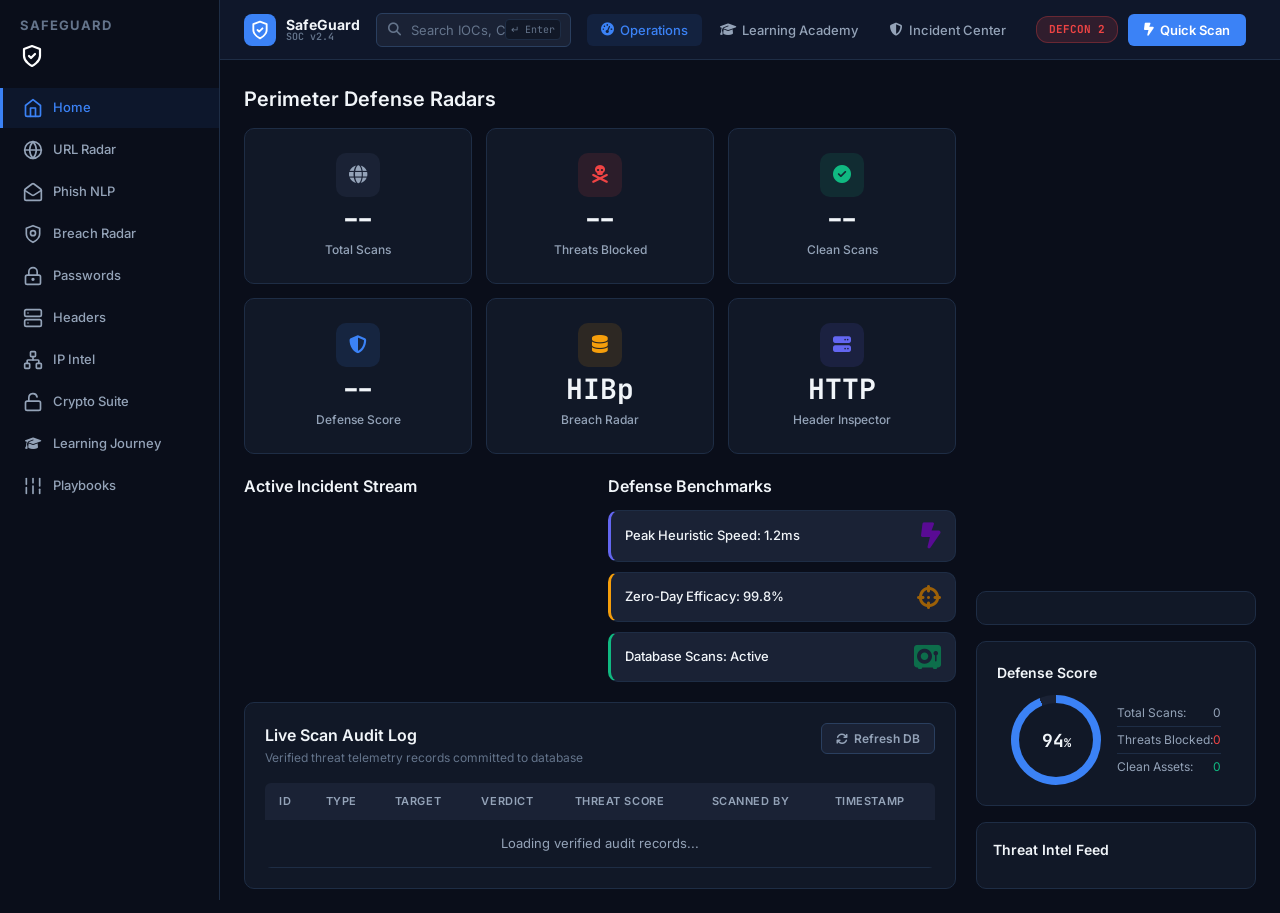
==== commit fbd8a70e: "feat: enterprise UI overhaul with Norman principles design system" ====
--- a/templates/index.html
+++ b/templates/index.html
@@ -7,17 +7,17 @@
     <meta name="description" content="SafeGuard Cybersecurity & Threat Operations Center. Real-time heuristic URL scanning, phishing detection, breach radar, and MySQL scan auditing.">
     <link rel="preconnect" href="https://fonts.googleapis.com">
     <link rel="preconnect" href="https://fonts.gstatic.com" crossorigin>
-    <link href="https://fonts.googleapis.com/css2?family=Nunito:wght@200;300;400;500;600;700;800;900;1000&family=Roboto:wght@300;400;500;700&family=JetBrains+Mono:wght@400;500;600;700&display=swap" rel="stylesheet">
+    <link href="https://fonts.googleapis.com/css2?family=Inter:wght@400;500;600;700&family=JetBrains+Mono:wght@400;500;600;700&display=swap" rel="stylesheet">
     <link rel="stylesheet" href="https://cdnjs.cloudflare.com/ajax/libs/font-awesome/6.5.1/css/all.min.css" crossorigin="anonymous" referrerpolicy="no-referrer" />
     <link rel="stylesheet" href="/static/css/main.css">
 </head>
-<body>
+<body role="application">
     <div class="app-wrapper">
         <!-- ================= TOP RESPONSIVE NAVIGATION BAR ================= -->
         <header class="desktop-top-nav">
             <!-- Brand & Mobile Toggle -->
             <div class="top-nav-left">
-                <button class="top-hamburger-btn" id="mobileMenuToggle" onclick="toggleMobileNav()" title="Toggle Menu">
+                <button class="top-hamburger-btn" id="mobileMenuToggle" onclick="toggleMobileNav()" title="Toggle Menu" aria-label="Toggle navigation menu">
                     <i class="fa-solid fa-bars"></i>
                 </button>
 
@@ -63,7 +63,7 @@
             <div class="top-nav-right">
                 <div class="top-defcon-pill">DEFCON 2</div>
 
-                <button class="top-action-btn" onclick="switchNav('url-scanner')">
+                <button class="top-action-btn" onclick="switchNav('url-scanner')" aria-label="Quick URL Scan">
                     <i class="fa-solid fa-bolt-lightning"></i>
                     <span>Quick Scan</span>
                 </button>
@@ -78,7 +78,7 @@
         <!-- ================= MAIN DASHBOARD CONTAINER ================= -->
         <main>
             <!-- SIDEBAR MAIN MENU (PURPLE INVERTED TABS) -->
-            <nav class="main-menu" id="sidebarNav">
+            <nav class="main-menu" id="sidebarNav" role="navigation" aria-label="Main Navigation">
                 <h1>SafeGuard</h1>
                 <div class="logo">
                     <svg viewBox="0 0 24 24" width="24" height="24" fill="none" stroke="#ffffff" stroke-width="2.2" stroke-linecap="round" stroke-linejoin="round">
@@ -238,7 +238,7 @@
             </nav>
 
             <!-- CONTENT SECTION (LEFT 75% + RIGHT 25%) -->
-            <section class="content">
+            <section class="content" role="main">
                 <!-- LEFT CONTENT -->
                 <div class="left-content">
                     <!-- VIEW: DASHBOARD OVERVIEW -->
@@ -246,53 +246,36 @@
                         <!-- ACTIVITIES BENTO GRID -->
                         <div class="activities">
                             <h1>Perimeter Defense Radars</h1>
-                            <div class="activity-container">
-                                <!-- Card 1: URL Scanner -->
-                                <div class="image-container img-one" onclick="switchNav('url-scanner')">
-                                    <img src="https://images.unsplash.com/photo-1526374965328-7f61d4dc18c5?w=600&auto=format&fit=crop&q=80" alt="URL Scanner" />
-                                    <div class="overlay">
-                                        <h3>URL Radar</h3>
-                                    </div>
-                                </div>
-
-                                <!-- Card 2: Phishing NLP -->
-                                <div class="image-container img-two" onclick="switchNav('message-analyzer')">
-                                    <img src="https://images.unsplash.com/photo-1555949963-ff9fe0c870eb?w=600&auto=format&fit=crop&q=80" alt="Phishing NLP" />
-                                    <div class="overlay">
-                                        <h3>Phish NLP</h3>
-                                    </div>
-                                </div>
-
-                                <!-- Card 3: Zero-Day Defense (Large Center Box) -->
-                                <div class="image-container img-three" onclick="switchNav('url-scanner')">
-                                    <img src="https://images.unsplash.com/photo-1550751827-4bd374c3f58b?w=800&auto=format&fit=crop&q=80" alt="Zero-Day Defense" />
-                                    <div class="overlay">
-                                        <h3>Zero-Day Defense Grid</h3>
-                                    </div>
-                                </div>
-
-                                <!-- Card 4: Breach Radar -->
-                                <div class="image-container img-four" onclick="switchNav('email-radar')">
-                                    <img src="https://images.unsplash.com/photo-1558494949-ef010cbdcc31?w=600&auto=format&fit=crop&q=80" alt="Breach Radar" />
-                                    <div class="overlay">
-                                        <h3>Breach Radar</h3>
-                                    </div>
-                                </div>
-
-                                <!-- Card 5: Password Fortress -->
-                                <div class="image-container img-five" onclick="switchNav('password-fortress')">
-                                    <img src="https://images.unsplash.com/photo-1563986768609-322da13575f3?w=600&auto=format&fit=crop&q=80" alt="Password Fortress" />
-                                    <div class="overlay">
-                                        <h3>Passwords</h3>
-                                    </div>
-                                </div>
-
-                                <!-- Card 6: HTTP Headers -->
-                                <div class="image-container img-six" onclick="switchNav('header-inspector')">
-                                    <img src="https://images.unsplash.com/photo-1451187580459-43490279c0fa?w=600&auto=format&fit=crop&q=80" alt="HTTP Headers" />
-                                    <div class="overlay">
-                                        <h3>HTTP Headers</h3>
-                                    </div>
+                            <div class="dashboard-metrics-grid">
+                                <div class="sg-metric-card" onclick="switchNav('url-scanner')" role="button" aria-label="URL Scanner — Total Scans">
+                                    <div class="metric-icon"><i class="fa-solid fa-globe"></i></div>
+                                    <div class="metric-value" id="statTotalScans">--</div>
+                                    <div class="metric-label">Total Scans</div>
+                                </div>
+                                <div class="sg-metric-card" onclick="switchNav('url-scanner')" role="button" aria-label="Threats Blocked">
+                                    <div class="metric-icon critical"><i class="fa-solid fa-skull-crossbones"></i></div>
+                                    <div class="metric-value" id="statThreatsBlocked">--</div>
+                                    <div class="metric-label">Threats Blocked</div>
+                                </div>
+                                <div class="sg-metric-card" onclick="switchNav('message-analyzer')" role="button" aria-label="Clean Scans">
+                                    <div class="metric-icon safe"><i class="fa-solid fa-circle-check"></i></div>
+                                    <div class="metric-value" id="statCleanScans">--</div>
+                                    <div class="metric-label">Clean Scans</div>
+                                </div>
+                                <div class="sg-metric-card" onclick="switchNav('dashboard')" role="button" aria-label="Defense Score">
+                                    <div class="metric-icon primary"><i class="fa-solid fa-shield-halved"></i></div>
+                                    <div class="metric-value" id="statDefenseScore">--</div>
+                                    <div class="metric-label">Defense Score</div>
+                                </div>
+                                <div class="sg-metric-card" onclick="switchNav('email-radar')" role="button" aria-label="Breach Radar">
+                                    <div class="metric-icon warning"><i class="fa-solid fa-database"></i></div>
+                                    <div class="metric-value">HIBp</div>
+                                    <div class="metric-label">Breach Radar</div>
+                                </div>
+                                <div class="sg-metric-card" onclick="switchNav('header-inspector')" role="button" aria-label="HTTP Headers">
+                                    <div class="metric-icon accent"><i class="fa-solid fa-server"></i></div>
+                                    <div class="metric-value">HTTP</div>
+                                    <div class="metric-label">Header Inspector</div>
                                 </div>
                             </div>
                         </div>
@@ -334,7 +317,7 @@
                                     <h2>Live Scan Audit Log</h2>
                                     <p class="audit-sub">Verified threat telemetry records committed to database</p>
                                 </div>
-                                <button class="btn-refresh-sm" onclick="loadRealDashboardTelemetry()">
+                                <button class="btn-refresh-sm" onclick="loadRealDashboardTelemetry()" aria-label="Refresh dashboard data">
                                     <i class="fa-solid fa-arrows-rotate"></i> Refresh DB
                                 </button>
                             </div>
@@ -949,7 +932,7 @@
     <!-- ================= AUTHENTICATION MODAL (LOGIN / REGISTER) ================= -->
     <div class="auth-modal-backdrop" id="authModal" style="display:none;" onclick="handleModalBackdropClick(event)">
         <div class="auth-modal-card" onclick="event.stopPropagation()">
-            <button class="modal-close-btn" onclick="closeAuthModal()">✕</button>
+            <button class="modal-close-btn" onclick="closeAuthModal()" aria-label="Close authentication modal">✕</button>
             
             <div class="auth-modal-tabs">
                 <button class="auth-tab-btn active" id="tabBtnLogin" onclick="switchAuthTab('login')">Sign In</button>
@@ -1036,7 +1019,7 @@
                     <h2 id="videoModalTitle">Loading Course...</h2>
                     <p id="videoModalMeta">Instructor: -- • Duration: --</p>
                 </div>
-                <button class="modal-close-btn" onclick="closeCourseVideo()">✕</button>
+                <button class="modal-close-btn" onclick="closeCourseVideo()" aria-label="Close video modal">✕</button>
             </div>
             
             <div class="video-player-container">
@@ -1061,7 +1044,7 @@
                     <h2 id="materialModalTitle">Loading Document...</h2>
                     <p id="materialModalMeta">Format: -- • Size: --</p>
                 </div>
-                <button class="modal-close-btn" onclick="closeMaterialModal()">✕</button>
+                <button class="modal-close-btn" onclick="closeMaterialModal()" aria-label="Close document modal">✕</button>
             </div>
             <div class="material-modal-body">
                 <p id="materialModalDesc" class="material-desc-text"></p>
@@ -1077,7 +1060,7 @@
     </div>
 
     <!-- Notification Toast -->
-    <div class="soc-toast" id="socToast"></div>
+    <div id="socToast" aria-live="polite" aria-atomic="true"></div>
 
     <script src="/static/js/app.js"></script>
 </body>
--- a/static/css/main.css
+++ b/static/css/main.css
@@ -1,93 +1,278 @@
-@import url("https://fonts.googleapis.com/css2?family=Nunito:wght@200;300;400;500;600;700;800;900;1000&family=Roboto:wght@300;400;500;700&family=JetBrains+Mono:wght@400;500;600;700&display=swap");
-
+/* =============================================================================
+   SafeGuard — Enterprise Cybersecurity Platform
+   Design System: Don Norman Principles · Dark Theme · Inter + JetBrains Mono
+   ============================================================================= */
+
+/* ---- Google Fonts ---- */
+@import url('https://fonts.googleapis.com/css2?family=Inter:wght@400;500;600;700&family=JetBrains+Mono:wght@400;500;600;700&display=swap');
+
+/* ---- CSS Custom Properties ---- */
+:root {
+  --color-bg: #0a0e1a;
+  --color-surface: #111827;
+  --color-surface-2: #1a2235;
+  --color-border: #1e2d45;
+  --color-border-2: #2a3f5f;
+  --color-primary: #3b82f6;
+  --color-primary-h: #2563eb;
+  --color-accent: #6366f1;
+  --color-critical: #ef4444;
+  --color-warning: #f59e0b;
+  --color-safe: #10b981;
+  --color-info: #3b82f6;
+  --color-text: #f1f5f9;
+  --color-text-2: #94a3b8;
+  --color-text-3: #64748b;
+  --font-sans: 'Inter', system-ui, sans-serif;
+  --font-mono: 'JetBrains Mono', monospace;
+  --radius-input: 6px;
+  --radius-card: 10px;
+  --radius-panel: 16px;
+
+  /* Legacy aliases kept for old JS inline color refs */
+  --color-crimson: #ef4444;
+  --color-cyan: #3b82f6;
+  --color-emerald: #10b981;
+  --color-amber: #f59e0b;
+  --text-muted: #64748b;
+}
+
+/* ---- Reset ---- */
 *,
 *::before,
 *::after {
   box-sizing: border-box;
+  margin: 0;
   padding: 0;
-  margin: 0;
-}
-
-nav {
-  user-select: none;
-  -webkit-user-select: none;
-  -moz-user-select: none;
-  -ms-user-select: none;
-  -o-user-select: none;
-}
-
-nav ul,
-nav ul li {
-  outline: 0;
-  list-style: none;
-}
-
-nav ul li a {
-  text-decoration: none;
-}
+}
+
+nav { user-select: none; }
+nav ul, nav ul li { list-style: none; outline: 0; }
+nav ul li a { text-decoration: none; }
+
+/* ---- Focus Visibility ---- */
+*:focus-visible {
+  outline: 2px solid var(--color-primary);
+  outline-offset: 2px;
+}
+
+/* =============================================================================
+   BASE LAYOUT
+   ============================================================================= */
+html { scroll-behavior: smooth; }
 
 body {
-  font-family: "Nunito", sans-serif;
-  display: flex;
-  align-items: center;
-  justify-content: center;
-  min-height: 100vh;
-  background-image: url(https://github.com/ecemgo/mini-samples-great-tricks/assets/13468728/5baf8325-ed69-40b0-b9d2-d8c5d2bde3b0);
-  background-repeat: no-repeat;
-  background-size: cover;
-  background-position: center;
-  background-attachment: fixed;
-  color: #333;
+  background: var(--color-bg);
+  color: var(--color-text);
+  font-family: var(--font-sans);
+  font-size: 14px;
+  line-height: 1.5;
+  display: flex;
 }
 
 .app-wrapper {
-  width: 100%;
-  max-width: 1720px;
   display: flex;
   flex-direction: column;
   min-height: 100vh;
-}
-
-/* ==============================================================================
-   DESKTOP TOP NAVIGATION BAR
-   ============================================================================== */
+  width: 100%;
+  background: var(--color-bg);
+}
+
+/* =============================================================================
+   SIDEBAR
+   ============================================================================= */
+.main-menu {
+  position: fixed;
+  left: 0;
+  top: 0;
+  width: 220px;
+  height: 100vh;
+  background: #0a0e1a;
+  border-right: 1px solid var(--color-border);
+  z-index: 100;
+  overflow-y: auto;
+  overflow-x: hidden;
+  padding: 16px 0;
+  display: flex;
+  flex-direction: column;
+}
+
+/* Sidebar brand title & logo icon */
+.main-menu > h1 {
+  font-size: 13px;
+  font-weight: 700;
+  color: var(--color-text-3);
+  text-transform: uppercase;
+  letter-spacing: 0.08em;
+  padding: 0 20px 8px;
+}
+
+.main-menu > .logo {
+  display: flex;
+  align-items: center;
+  justify-content: flex-start;
+  padding: 0 20px 20px;
+  color: var(--color-primary);
+}
+
+/* Sidebar section label */
+.main-menu ul {
+  flex: 1;
+  display: flex;
+  flex-direction: column;
+  gap: 2px;
+}
+
+/* Nav items */
+.nav-item {
+  position: relative;
+}
+
+/* Remove old curved <b> decorative elements */
+.nav-item > b {
+  display: none;
+}
+
+.nav-item a {
+  display: flex;
+  align-items: center;
+  gap: 10px;
+  padding: 10px 20px;
+  color: var(--color-text-2);
+  font-size: 13px;
+  font-weight: 500;
+  border-radius: 0;
+  border-left: 3px solid transparent;
+  transition: color 200ms, background 200ms, border-color 200ms;
+  white-space: nowrap;
+}
+
+.nav-item a:hover {
+  color: var(--color-text);
+  background: rgba(255, 255, 255, 0.04);
+}
+
+.nav-item.active a {
+  color: var(--color-primary);
+  background: rgba(59, 130, 246, 0.08);
+  border-left-color: var(--color-primary);
+}
+
+.nav-icon {
+  display: flex;
+  align-items: center;
+  justify-content: center;
+  width: 20px;
+  height: 20px;
+  flex-shrink: 0;
+}
+
+.nav-text {
+  overflow: hidden;
+  text-overflow: ellipsis;
+}
+
+/* Sidebar bottom user profile area */
+#sidebarUserProfile {
+  margin-top: auto;
+  padding: 16px;
+  border-top: 1px solid var(--color-border);
+}
+
+.user-info {
+  text-align: center;
+}
+
+.icon-container {
+  display: flex;
+  align-items: center;
+  justify-content: center;
+  margin-bottom: 8px;
+}
+
+.user-info h4 {
+  font-size: 13px;
+  font-weight: 600;
+  color: var(--color-text);
+  margin-bottom: 2px;
+}
+
+.user-info p {
+  font-size: 11px;
+  color: var(--color-text-3);
+}
+
+/* =============================================================================
+   TOP NAV BAR
+   ============================================================================= */
 .desktop-top-nav {
+  position: fixed;
+  top: 0;
+  left: 220px;
+  right: 0;
+  height: 60px;
+  background: #0f172a;
+  border-bottom: 1px solid var(--color-border);
   display: flex;
   align-items: center;
   justify-content: space-between;
-  background: rgba(255, 255, 255, 0.95);
-  backdrop-filter: blur(14px);
-  margin: 24px 40px 0 40px;
-  padding: 12px 24px;
-  border-radius: 15px;
-  box-shadow: 0 0.5px 0 1px rgba(255, 255, 255, 0.4) inset,
-              0 4px 20px rgba(0, 0, 0, 0.08);
-  border: 1px solid rgba(255, 255, 255, 0.6);
-  z-index: 20;
+  z-index: 99;
+  padding: 0 24px;
+  gap: 16px;
 }
 
 .top-nav-left {
   display: flex;
   align-items: center;
-  gap: 20px;
-}
-
+  gap: 16px;
+  flex: 1;
+  min-width: 0;
+}
+
+.top-nav-center {
+  flex-shrink: 0;
+}
+
+.top-nav-right {
+  display: flex;
+  align-items: center;
+  gap: 10px;
+  flex-shrink: 0;
+}
+
+/* Mobile toggle */
+.top-hamburger-btn {
+  display: none;
+  background: none;
+  border: none;
+  color: var(--color-text-2);
+  font-size: 18px;
+  cursor: pointer;
+  padding: 6px;
+  border-radius: var(--radius-input);
+  transition: color 150ms;
+}
+
+.top-hamburger-btn:hover { color: var(--color-text); }
+
+/* Brand */
 .top-brand {
   display: flex;
   align-items: center;
   gap: 10px;
+  cursor: pointer;
+  flex-shrink: 0;
 }
 
 .top-brand-icon {
-  width: 36px;
-  height: 36px;
-  border-radius: 10px;
-  background: rgb(73, 57, 113);
-  color: #ffffff;
+  width: 32px;
+  height: 32px;
+  background: var(--color-primary);
+  border-radius: 8px;
   display: flex;
   align-items: center;
   justify-content: center;
-  box-shadow: 0 4px 10px rgba(73, 57, 113, 0.3);
+  color: #fff;
 }
 
 .top-brand-text {
@@ -96,3124 +281,2506 @@
 }
 
 .top-brand-title {
-  font-size: 1.15rem;
-  font-weight: 800;
-  color: rgb(73, 57, 113);
-  letter-spacing: -0.3px;
-  line-height: 1.1;
+  font-size: 14px;
+  font-weight: 700;
+  color: var(--color-text);
+  line-height: 1;
 }
 
 .top-brand-badge {
-  font-size: 9px;
-  font-weight: 700;
-  font-family: "JetBrains Mono", monospace;
-  color: #64748b;
-}
-
+  font-size: 10px;
+  font-weight: 600;
+  color: var(--color-text-3);
+  font-family: var(--font-mono);
+  line-height: 1;
+}
+
+/* Omni search */
 .top-search-wrap {
   position: relative;
   display: flex;
   align-items: center;
+  flex: 1;
+  max-width: 400px;
 }
 
 .top-search-icon {
   position: absolute;
-  left: 14px;
-  color: #94a3b8;
+  left: 12px;
+  color: var(--color-text-3);
   font-size: 13px;
   pointer-events: none;
 }
 
 .top-search-input {
-  width: 360px;
-  background: #f1f5f9;
-  border: 1px solid #e2e8f0;
-  border-radius: 20px;
-  padding: 9px 42px 9px 38px;
-  font-size: 0.85rem;
-  color: #1e293b;
+  background: var(--color-surface-2);
+  border: 1px solid var(--color-border-2);
+  border-radius: var(--radius-input);
+  padding: 8px 40px 8px 34px;
+  color: var(--color-text);
+  font-size: 13px;
+  font-family: var(--font-sans);
+  width: 100%;
   outline: none;
-  transition: all 0.2s;
-  font-family: "Nunito", sans-serif;
+  transition: border-color 150ms, box-shadow 150ms;
 }
 
 .top-search-input:focus {
-  background: #ffffff;
-  border-color: rgb(73, 57, 113);
-  box-shadow: 0 0 0 3px rgba(73, 57, 113, 0.12);
-  width: 400px;
-}
+  border-color: var(--color-primary);
+  box-shadow: 0 0 0 3px rgba(59, 130, 246, 0.2);
+}
+
+.top-search-input::placeholder { color: var(--color-text-3); }
 
 .top-search-kbd {
   position: absolute;
-  right: 12px;
-  background: #e2e8f0;
-  color: #64748b;
+  right: 10px;
   font-size: 10px;
-  font-weight: 700;
-  padding: 2px 6px;
+  font-family: var(--font-mono);
+  color: var(--color-text-3);
+  background: var(--color-surface);
+  border: 1px solid var(--color-border);
   border-radius: 4px;
-  font-family: "JetBrains Mono", monospace;
-}
-
-.top-nav-center {
-  display: flex;
-  align-items: center;
-}
-
+  padding: 2px 5px;
+  pointer-events: none;
+}
+
+/* Top navigation links */
 .top-links-menu {
   display: flex;
   align-items: center;
+  gap: 4px;
+}
+
+.top-link-btn {
+  display: flex;
+  align-items: center;
   gap: 6px;
-}
-
-.top-link-btn {
+  padding: 8px 14px;
+  border-radius: var(--radius-input);
+  border: none;
   background: transparent;
-  border: none;
-  padding: 8px 14px;
-  border-radius: 20px;
-  font-size: 0.88rem;
-  font-weight: 700;
-  color: #64748b;
+  color: var(--color-text-2);
+  font-size: 13px;
+  font-weight: 500;
+  font-family: var(--font-sans);
   cursor: pointer;
-  display: flex;
-  align-items: center;
-  gap: 7px;
-  transition: all 0.18s;
-  font-family: "Nunito", sans-serif;
+  transition: color 150ms, background 150ms;
+  white-space: nowrap;
 }
 
 .top-link-btn:hover {
-  color: rgb(73, 57, 113);
-  background: #f1f5f9;
+  color: var(--color-text);
+  background: rgba(255, 255, 255, 0.05);
 }
 
 .top-link-btn.active {
-  color: rgb(73, 57, 113);
-  background: rgba(73, 57, 113, 0.1);
-}
-
-.top-nav-right {
-  display: flex;
-  align-items: center;
-  gap: 14px;
-}
-
-.top-telemetry-badge {
-  display: flex;
-  align-items: center;
-  gap: 7px;
+  background: rgba(59, 130, 246, 0.1);
+  color: var(--color-primary);
+}
+
+/* Defcon pill */
+.top-defcon-pill {
+  background: rgba(239, 68, 68, 0.15);
+  color: #ef4444;
+  border: 1px solid rgba(239, 68, 68, 0.3);
+  border-radius: 12px;
+  padding: 4px 12px;
   font-size: 11px;
   font-weight: 700;
-  font-family: "JetBrains Mono", monospace;
-  color: #059669;
-  background: #ecfdf5;
-  border: 1px solid #a7f3d0;
-  padding: 5px 12px;
+  font-family: var(--font-mono);
+  white-space: nowrap;
+}
+
+/* Top action button */
+.top-action-btn {
+  background: var(--color-primary);
+  color: #fff;
+  border: none;
+  border-radius: var(--radius-input);
+  padding: 8px 16px;
+  font-size: 13px;
+  font-weight: 600;
+  font-family: var(--font-sans);
+  cursor: pointer;
+  display: inline-flex;
+  align-items: center;
+  gap: 6px;
+  transition: background 150ms, box-shadow 150ms;
+  white-space: nowrap;
+}
+
+.top-action-btn:hover {
+  background: var(--color-primary-h);
+  box-shadow: 0 4px 12px rgba(59, 130, 246, 0.4);
+}
+
+.top-action-btn:active { transform: scale(0.98); }
+.top-action-btn:disabled { opacity: 0.5; cursor: not-allowed; }
+
+/* Auth container */
+.top-auth-container { display: flex; align-items: center; }
+
+.top-auth-btn {
+  background: var(--color-primary);
+  color: #fff;
+  border: none;
+  border-radius: var(--radius-input);
+  padding: 8px 16px;
+  font-size: 13px;
+  font-weight: 600;
+  font-family: var(--font-sans);
+  cursor: pointer;
+  display: inline-flex;
+  align-items: center;
+  gap: 8px;
+  transition: background 150ms;
+}
+
+.top-auth-btn:hover { background: var(--color-primary-h); }
+
+/* User chip */
+.top-user-chip {
+  display: flex;
+  align-items: center;
+  gap: 8px;
+  padding: 6px 12px;
+  background: var(--color-surface-2);
+  border: 1px solid var(--color-border);
   border-radius: 20px;
-}
-
-.pulse-emerald-dot {
-  width: 7px;
-  height: 7px;
-  border-radius: 50%;
-  background: #10b981;
-  box-shadow: 0 0 8px #10b981;
-  animation: pulseDot 1.8s infinite;
-}
-
-@keyframes pulseDot {
-  0%, 100% { transform: scale(1); opacity: 1; }
-  50% { transform: scale(0.75); opacity: 0.4; }
-}
-
-.top-defcon-pill {
-  font-size: 11px;
-  font-weight: 800;
-  font-family: "JetBrains Mono", monospace;
-  color: #d97706;
-  background: #fffbeb;
-  border: 1px solid #fde68a;
-  padding: 5px 10px;
-  border-radius: 20px;
-}
-
-.top-action-btn {
-  background: rgb(73, 57, 113);
-  color: #ffffff;
-  border: none;
-  padding: 8px 16px;
-  border-radius: 20px;
-  font-size: 0.85rem;
-  font-weight: 700;
-  cursor: pointer;
-  display: flex;
-  align-items: center;
-  gap: 7px;
-  transition: all 0.2s;
-  box-shadow: 0 3px 10px rgba(73, 57, 113, 0.25);
-}
-
-.top-action-btn:hover {
-  background: #392b59;
-  transform: translateY(-1px);
-}
-
-.top-icon-btn {
-  position: relative;
-  width: 36px;
-  height: 36px;
-  border-radius: 50%;
-  background: #f1f5f9;
-  display: flex;
-  align-items: center;
-  justify-content: center;
-  color: rgb(73, 57, 113);
-  font-size: 15px;
-  cursor: pointer;
-  transition: all 0.2s;
-}
-
-.top-icon-btn:hover {
-  background: #e2e8f0;
-}
-
-.top-badge-count {
-  position: absolute;
-  top: -2px;
-  right: -2px;
-  background: #ef4444;
-  color: #ffffff;
-  font-size: 9px;
-  font-weight: 800;
-  width: 16px;
-  height: 16px;
-  border-radius: 50%;
-  display: flex;
-  align-items: center;
-  justify-content: center;
-  border: 2px solid #ffffff;
-}
-
-.top-hamburger-btn {
-  display: none;
-  align-items: center;
-  justify-content: center;
-  width: 38px;
-  height: 38px;
-  border-radius: 10px;
-  background: #f1f5f9;
-  border: 1px solid #e2e8f0;
-  color: rgb(73, 57, 113);
-  font-size: 16px;
-  cursor: pointer;
-  transition: all 0.2s ease;
-}
-
-.top-hamburger-btn:hover {
-  background: #e2e8f0;
-  color: #392b59;
-}
-
-.top-auth-btn {
-  background: #f1f5f9;
-  color: rgb(73, 57, 113);
-  border: 1px solid #cbd5e1;
-  padding: 8px 14px;
-  border-radius: 20px;
-  font-size: 0.85rem;
-  font-weight: 700;
-  cursor: pointer;
-  display: flex;
-  align-items: center;
-  gap: 7px;
-  transition: all 0.2s;
-  font-family: "Nunito", sans-serif;
-}
-
-.top-auth-btn:hover {
-  background: rgb(73, 57, 113);
-  color: #ffffff;
-  border-color: rgb(73, 57, 113);
-}
-
-.top-user-chip {
-  display: flex;
-  align-items: center;
-  gap: 8px;
-  padding: 4px 10px 4px 4px;
-  border-radius: 20px;
-  background: #f8fafc;
-  border: 1px solid #e2e8f0;
 }
 
 .top-avatar-initials {
   width: 32px;
   height: 32px;
   border-radius: 50%;
-  background: linear-gradient(135deg, rgb(73, 57, 113), #8b5cf6);
-  color: #ffffff;
-  font-weight: 800;
-  font-size: 12px;
+  background: var(--color-primary);
+  color: #fff;
   display: flex;
   align-items: center;
   justify-content: center;
-  letter-spacing: 0.5px;
-  box-shadow: 0 2px 6px rgba(73, 57, 113, 0.25);
+  font-size: 13px;
+  font-weight: 700;
+  flex-shrink: 0;
+}
+
+.top-user-details {
+  display: flex;
+  flex-direction: column;
+}
+
+.top-user-name {
+  font-size: 13px;
+  font-weight: 600;
+  color: var(--color-text);
+  line-height: 1;
+}
+
+.top-user-role {
+  font-size: 11px;
+  color: var(--color-text-3);
+  line-height: 1;
+  margin-top: 2px;
 }
 
 .top-logout-btn {
-  background: transparent;
+  background: none;
   border: none;
-  color: #94a3b8;
+  color: var(--color-text-3);
   cursor: pointer;
   padding: 4px 6px;
-  border-radius: 6px;
-  font-size: 13px;
-  transition: all 0.15s;
-}
-
-.top-logout-btn:hover {
+  border-radius: 4px;
+  font-size: 13px;
+  transition: color 150ms;
+}
+
+.top-logout-btn:hover { color: var(--color-critical); }
+
+/* =============================================================================
+   MAIN CONTENT AREA
+   ============================================================================= */
+main {
+  display: flex;
+  margin-left: 220px;
+  margin-top: 60px;
+  min-height: calc(100vh - 60px);
+}
+
+.content {
+  display: flex;
+  flex: 1;
+  padding: 24px;
+  gap: 20px;
+  max-width: 1400px;
+  margin: 0 auto;
+  width: 100%;
+}
+
+/* Left (primary) content */
+.left-content {
+  flex: 1;
+  min-width: 0;
+  display: flex;
+  flex-direction: column;
+  gap: 20px;
+}
+
+/* Right sidebar column */
+.right-content {
+  width: 280px;
+  flex-shrink: 0;
+  display: flex;
+  flex-direction: column;
+  gap: 16px;
+}
+
+/* View panels */
+.view-panel {
+  display: none;
+  flex-direction: column;
+  gap: 20px;
+  animation: fadeIn 180ms ease;
+}
+
+.view-panel.active {
+  display: flex;
+}
+
+@keyframes fadeIn {
+  from { opacity: 0; transform: translateY(6px); }
+  to   { opacity: 1; transform: translateY(0); }
+}
+
+/* =============================================================================
+   CARDS & PANELS
+   ============================================================================= */
+.sg-card,
+.panel-card {
+  background: var(--color-surface);
+  border: 1px solid var(--color-border);
+  border-radius: var(--radius-card);
+  padding: 20px;
+  box-shadow: 0 1px 3px rgba(0, 0, 0, 0.3);
+  transition: transform 200ms, box-shadow 200ms;
+}
+
+.sg-card:hover { transform: translateY(-2px); box-shadow: 0 4px 12px rgba(0, 0, 0, 0.4); }
+
+.tool-view-card {
+  background: var(--color-surface);
+  border: 1px solid var(--color-border);
+  border-radius: var(--radius-card);
+  padding: 28px;
+  box-shadow: 0 1px 3px rgba(0, 0, 0, 0.3);
+}
+
+.tool-view-header {
+  display: flex;
+  justify-content: space-between;
+  align-items: flex-start;
+  margin-bottom: 24px;
+  gap: 16px;
+}
+
+.tool-view-header h1 {
+  font-size: 20px;
+  font-weight: 600;
+  color: var(--color-text);
+  margin-bottom: 4px;
+}
+
+.tool-view-header p {
+  font-size: 13px;
+  color: var(--color-text-2);
+}
+
+/* =============================================================================
+   METRIC CARDS — DASHBOARD BENTO
+   ============================================================================= */
+.dashboard-metrics-grid {
+  display: grid;
+  grid-template-columns: repeat(3, 1fr);
+  gap: 14px;
+}
+
+.sg-metric-card {
+  background: var(--color-surface);
+  border: 1px solid var(--color-border);
+  border-radius: var(--radius-card);
+  padding: 24px 20px;
+  text-align: center;
+  cursor: pointer;
+  transition: transform 200ms, box-shadow 200ms, border-color 200ms;
+  display: flex;
+  flex-direction: column;
+  align-items: center;
+  gap: 8px;
+}
+
+.sg-metric-card:hover {
+  transform: translateY(-3px);
+  box-shadow: 0 6px 16px rgba(0, 0, 0, 0.4);
+  border-color: var(--color-border-2);
+}
+
+.metric-icon {
+  width: 44px;
+  height: 44px;
+  border-radius: 10px;
+  background: var(--color-surface-2);
+  display: flex;
+  align-items: center;
+  justify-content: center;
+  font-size: 18px;
+  color: var(--color-text-2);
+}
+
+.metric-icon.critical { background: rgba(239, 68, 68, 0.12); color: var(--color-critical); }
+.metric-icon.safe     { background: rgba(16, 185, 129, 0.12); color: var(--color-safe); }
+.metric-icon.warning  { background: rgba(245, 158, 11, 0.12); color: var(--color-warning); }
+.metric-icon.primary  { background: rgba(59, 130, 246, 0.12); color: var(--color-primary); }
+.metric-icon.accent   { background: rgba(99, 102, 241, 0.12); color: var(--color-accent); }
+
+.metric-value {
+  font-size: 28px;
+  font-weight: 700;
+  color: var(--color-text);
+  line-height: 1;
+  font-family: var(--font-mono);
+}
+
+.metric-label {
+  font-size: 12px;
+  font-weight: 500;
+  color: var(--color-text-2);
+}
+
+/* =============================================================================
+   BUTTONS
+   ============================================================================= */
+
+/* Primary button — both .btn-primary and .sg-btn-primary */
+.btn-primary,
+.sg-btn-primary {
+  background: var(--color-primary);
+  color: #fff;
+  border: none;
+  border-radius: var(--radius-input);
+  padding: 10px 20px;
+  font-size: 14px;
+  font-weight: 600;
+  font-family: var(--font-sans);
+  cursor: pointer;
+  display: inline-flex;
+  align-items: center;
+  gap: 8px;
+  transition: background 150ms, box-shadow 150ms;
+  white-space: nowrap;
+  text-decoration: none;
+}
+
+.btn-primary:hover,
+.sg-btn-primary:hover {
+  background: var(--color-primary-h);
+  box-shadow: 0 4px 12px rgba(59, 130, 246, 0.4);
+}
+
+.btn-primary:active,
+.sg-btn-primary:active { transform: scale(0.98); }
+
+.btn-primary:disabled,
+.sg-btn-primary:disabled { opacity: 0.5; cursor: not-allowed; transform: none; }
+
+/* Back/ghost button */
+.btn-back {
+  background: transparent;
+  border: 1px solid var(--color-border-2);
+  color: var(--color-text-2);
+  border-radius: var(--radius-input);
+  padding: 8px 16px;
+  font-size: 13px;
+  font-weight: 500;
+  font-family: var(--font-sans);
+  cursor: pointer;
+  display: inline-flex;
+  align-items: center;
+  gap: 6px;
+  transition: color 150ms, border-color 150ms;
+  white-space: nowrap;
+}
+
+.btn-back:hover {
+  color: var(--color-text);
+  border-color: var(--color-primary);
+}
+
+/* Outline button */
+.btn-outline {
+  background: transparent;
+  border: 1px solid var(--color-border-2);
+  color: var(--color-text-2);
+  border-radius: var(--radius-input);
+  padding: 10px 20px;
+  font-size: 14px;
+  font-weight: 500;
+  font-family: var(--font-sans);
+  cursor: pointer;
+  display: inline-flex;
+  align-items: center;
+  gap: 8px;
+  transition: color 150ms, border-color 150ms;
+}
+
+.btn-outline:hover {
+  color: var(--color-primary);
+  border-color: var(--color-primary);
+}
+
+/* Chip / small buttons */
+.btn-chip,
+.btn-group-soc .btn-chip {
+  background: var(--color-surface-2);
+  border: 1px solid var(--color-border-2);
+  color: var(--color-text-2);
+  border-radius: var(--radius-input);
+  padding: 6px 14px;
+  font-size: 12px;
+  font-weight: 500;
+  font-family: var(--font-sans);
+  cursor: pointer;
+  transition: color 150ms, border-color 150ms;
+}
+
+.btn-chip:hover {
+  color: var(--color-primary);
+  border-color: var(--color-primary);
+}
+
+/* Generic .btn (legacy) */
+.btn {
+  background: var(--color-primary);
+  color: #fff;
+  border: none;
+  border-radius: var(--radius-input);
+  padding: 8px 16px;
+  font-size: 13px;
+  font-weight: 600;
+  font-family: var(--font-sans);
+  cursor: pointer;
+  transition: background 150ms;
+}
+
+.btn:hover { background: var(--color-primary-h); }
+
+/* Refresh small */
+.btn-refresh-sm {
+  background: var(--color-surface-2);
+  border: 1px solid var(--color-border-2);
+  color: var(--color-text-2);
+  border-radius: var(--radius-input);
+  padding: 7px 14px;
+  font-size: 12px;
+  font-weight: 600;
+  font-family: var(--font-sans);
+  cursor: pointer;
+  display: inline-flex;
+  align-items: center;
+  gap: 6px;
+  transition: color 150ms, border-color 150ms;
+}
+
+.btn-refresh-sm:hover {
+  color: var(--color-primary);
+  border-color: var(--color-primary);
+}
+
+/* =============================================================================
+   INPUTS & FORMS
+   ============================================================================= */
+.sg-input,
+.soc-input,
+input[type='text'].soc-input,
+input[type='email'].soc-input,
+input[type='password'].soc-input {
+  background: var(--color-surface-2);
+  border: 1px solid var(--color-border-2);
+  border-radius: var(--radius-input);
+  padding: 10px 14px;
+  color: var(--color-text);
+  font-size: 14px;
+  font-family: var(--font-sans);
+  width: 100%;
+  outline: none;
+  transition: border-color 150ms, box-shadow 150ms;
+}
+
+.sg-input:focus,
+.soc-input:focus {
+  border-color: var(--color-primary);
+  box-shadow: 0 0 0 3px rgba(59, 130, 246, 0.2);
+}
+
+.sg-input::placeholder,
+.soc-input::placeholder { color: var(--color-text-3); }
+
+.soc-textarea {
+  background: var(--color-surface-2);
+  border: 1px solid var(--color-border-2);
+  border-radius: var(--radius-input);
+  padding: 10px 14px;
+  color: var(--color-text);
+  font-size: 14px;
+  font-family: var(--font-sans);
+  width: 100%;
+  outline: none;
+  min-height: 100px;
+  resize: vertical;
+  transition: border-color 150ms, box-shadow 150ms;
+}
+
+.soc-textarea:focus {
+  border-color: var(--color-primary);
+  box-shadow: 0 0 0 3px rgba(59, 130, 246, 0.2);
+}
+
+.soc-textarea::placeholder { color: var(--color-text-3); }
+
+.soc-select {
+  background: var(--color-surface-2);
+  border: 1px solid var(--color-border-2);
+  border-radius: var(--radius-input);
+  padding: 10px 14px;
+  color: var(--color-text);
+  font-size: 14px;
+  font-family: var(--font-sans);
+  width: 100%;
+  outline: none;
+  cursor: pointer;
+  transition: border-color 150ms;
+}
+
+.soc-select:focus {
+  border-color: var(--color-primary);
+  box-shadow: 0 0 0 3px rgba(59, 130, 246, 0.2);
+}
+
+.form-label {
+  display: block;
+  font-size: 11px;
+  font-weight: 600;
+  color: var(--color-text-3);
+  text-transform: uppercase;
+  letter-spacing: 0.06em;
+  margin-bottom: 6px;
+}
+
+.form-group { margin-bottom: 14px; }
+
+.input-with-icon {
+  position: relative;
+  display: flex;
+  align-items: center;
+}
+
+.input-fa-icon {
+  position: absolute;
+  left: 12px;
+  color: var(--color-text-3);
+  font-size: 14px;
+  pointer-events: none;
+}
+
+.input-with-icon .soc-input {
+  padding-left: 38px;
+}
+
+/* Inline field error */
+.field-error {
+  font-size: 12px;
+  color: var(--color-critical);
+  margin-top: 4px;
+  display: block;
+}
+
+/* =============================================================================
+   BADGES & PILLS
+   ============================================================================= */
+.sg-badge-critical,
+.badge-pill.pill-critical,
+.threat-score-pill.danger,
+.activity-pill.critical {
+  background: rgba(239, 68, 68, 0.15);
   color: #ef4444;
-  background: #fee2e2;
-}
-
-.top-user-details {
+  border: 1px solid rgba(239, 68, 68, 0.3);
+  border-radius: 12px;
+  padding: 2px 10px;
+  font-size: 11px;
+  font-weight: 700;
+  display: inline-block;
+  white-space: nowrap;
+}
+
+.sg-badge-warning,
+.badge-pill.pill-warning,
+.threat-score-pill.warning,
+.activity-pill.high {
+  background: rgba(245, 158, 11, 0.15);
+  color: #f59e0b;
+  border: 1px solid rgba(245, 158, 11, 0.3);
+  border-radius: 12px;
+  padding: 2px 10px;
+  font-size: 11px;
+  font-weight: 700;
+  display: inline-block;
+  white-space: nowrap;
+}
+
+.sg-badge-safe,
+.badge-pill.pill-safe,
+.threat-score-pill.clean {
+  background: rgba(16, 185, 129, 0.15);
+  color: #10b981;
+  border: 1px solid rgba(16, 185, 129, 0.3);
+  border-radius: 12px;
+  padding: 2px 10px;
+  font-size: 11px;
+  font-weight: 700;
+  display: inline-block;
+  white-space: nowrap;
+}
+
+.sg-badge-info,
+.badge-pill.pill-info {
+  background: rgba(59, 130, 246, 0.15);
+  color: #3b82f6;
+  border: 1px solid rgba(59, 130, 246, 0.3);
+  border-radius: 12px;
+  padding: 2px 10px;
+  font-size: 11px;
+  font-weight: 700;
+  display: inline-block;
+  white-space: nowrap;
+}
+
+.activity-pill.medium {
+  background: rgba(99, 102, 241, 0.15);
+  color: #6366f1;
+  border: 1px solid rgba(99, 102, 241, 0.3);
+  border-radius: 12px;
+  padding: 2px 10px;
+  font-size: 11px;
+  font-weight: 700;
+  display: inline-block;
+  white-space: nowrap;
+}
+
+/* Legacy pill aliases */
+.badge-pill.pill-amber,
+.badge-pill.pill-warning { color: #f59e0b; }
+
+.badge-pill.pill-emerald,
+.badge-pill.pill-safe { color: #10b981; }
+
+.badge-pill { font-weight: 700; font-size: 11px; }
+
+.badge-subtle {
+  background: var(--color-surface-2);
+  color: var(--color-text-2);
+  border: 1px solid var(--color-border);
+  border-radius: 12px;
+  padding: 2px 10px;
+  font-size: 11px;
+  font-weight: 600;
+}
+
+/* Status badges */
+.badge-status {
+  font-size: 10px;
+  font-weight: 700;
+  border-radius: 8px;
+  padding: 2px 8px;
+  text-transform: uppercase;
+  white-space: nowrap;
+}
+
+.badge-status.status-mitigated,
+.badge-status.status-resolved {
+  background: rgba(16, 185, 129, 0.15);
+  color: #10b981;
+  border: 1px solid rgba(16, 185, 129, 0.3);
+}
+
+.badge-status.status-active,
+.badge-status.status-critical {
+  background: rgba(239, 68, 68, 0.15);
+  color: #ef4444;
+  border: 1px solid rgba(239, 68, 68, 0.3);
+}
+
+.badge-status.status-investigating {
+  background: rgba(245, 158, 11, 0.15);
+  color: #f59e0b;
+  border: 1px solid rgba(245, 158, 11, 0.3);
+}
+
+/* Sample chips */
+.sample-chip {
+  background: transparent;
+  border: 1px solid var(--color-border-2);
+  color: var(--color-text-2);
+  border-radius: 12px;
+  padding: 4px 12px;
+  font-size: 12px;
+  font-family: var(--font-sans);
+  cursor: pointer;
+  transition: border-color 150ms, color 150ms;
+}
+
+.sample-chip:hover {
+  border-color: var(--color-primary);
+  color: var(--color-primary);
+}
+
+/* =============================================================================
+   VERDICT / SCORE BANNERS
+   ============================================================================= */
+.result-score-banner,
+.verdict-banner {
+  display: flex;
+  align-items: center;
+  gap: 24px;
+  padding: 24px 32px;
+  border-radius: var(--radius-panel);
+  margin-bottom: 20px;
+  flex-wrap: wrap;
+}
+
+.result-score-banner.critical,
+.verdict-banner.critical {
+  background: rgba(239, 68, 68, 0.12);
+  border: 2px solid rgba(239, 68, 68, 0.4);
+}
+
+.result-score-banner.warning,
+.verdict-banner.warning {
+  background: rgba(245, 158, 11, 0.12);
+  border: 2px solid rgba(245, 158, 11, 0.4);
+}
+
+.result-score-banner.safe,
+.verdict-banner.safe {
+  background: rgba(16, 185, 129, 0.12);
+  border: 2px solid rgba(16, 185, 129, 0.4);
+}
+
+.result-score-banner.passed {
+  background: rgba(16, 185, 129, 0.12);
+  border: 2px solid rgba(16, 185, 129, 0.4);
+}
+
+.result-score-banner.failed {
+  background: rgba(239, 68, 68, 0.12);
+  border: 2px solid rgba(239, 68, 68, 0.4);
+}
+
+.score-dial {
+  flex-shrink: 0;
+  text-align: center;
+  min-width: 80px;
+}
+
+.score-val,
+.verdict-score {
+  font-size: 48px;
+  font-weight: 700;
+  font-family: var(--font-mono);
+  line-height: 1;
+  color: var(--color-text);
+}
+
+.score-sub {
+  font-size: 10px;
+  font-weight: 600;
+  color: var(--color-text-3);
+  text-transform: uppercase;
+  letter-spacing: 0.06em;
+  margin-top: 4px;
+}
+
+.score-details { flex: 1; min-width: 0; }
+
+.score-verdict,
+.verdict-text {
+  font-size: 20px;
+  font-weight: 600;
+  color: var(--color-text);
+  margin-bottom: 4px;
+}
+
+.score-action {
+  font-size: 14px;
+  color: var(--color-text-2);
+  margin-bottom: 4px;
+}
+
+.score-target {
+  font-size: 12px;
+  color: var(--color-text-3);
+  font-family: var(--font-mono);
+  word-break: break-all;
+}
+
+.score-db-badge {
+  display: inline-flex;
+  align-items: center;
+  gap: 6px;
+  margin-top: 8px;
+  font-size: 11px;
+  font-weight: 600;
+  font-family: var(--font-mono);
+  color: var(--color-safe);
+  background: rgba(16, 185, 129, 0.1);
+  border: 1px solid rgba(16, 185, 129, 0.3);
+  border-radius: 8px;
+  padding: 3px 10px;
+}
+
+/* =============================================================================
+   LOADING STATES
+   ============================================================================= */
+.scan-loading-card {
+  background: var(--color-surface-2);
+  border: 1px solid var(--color-border);
+  border-radius: var(--radius-card);
+  padding: 24px;
+  display: flex;
+  gap: 16px;
+  align-items: center;
+}
+
+@keyframes spin {
+  to { transform: rotate(360deg); }
+}
+
+.loader-spinner {
+  width: 32px;
+  height: 32px;
+  border: 3px solid var(--color-border);
+  border-top-color: var(--color-primary);
+  border-radius: 50%;
+  animation: spin 0.8s linear infinite;
+  flex-shrink: 0;
+}
+
+.loader-text { flex: 1; min-width: 0; }
+
+.loader-title {
+  font-size: 13px;
+  font-weight: 600;
+  color: var(--color-text);
+  margin-bottom: 6px;
+}
+
+.loader-sub {
+  font-size: 12px;
+  color: var(--color-text-3);
+  font-family: var(--font-mono);
+  margin-top: 6px;
+}
+
+.loader-bar-wrap {
+  height: 4px;
+  background: var(--color-border);
+  border-radius: 2px;
+  overflow: hidden;
+  width: 100%;
+  margin-top: 8px;
+}
+
+@keyframes barPulse {
+  0%, 100% { opacity: 1; }
+  50% { opacity: 0.6; }
+}
+
+.loader-bar-fill {
+  height: 100%;
+  background: var(--color-primary);
+  border-radius: 2px;
+  transition: width 400ms ease;
+  animation: barPulse 2s ease-in-out infinite;
+}
+
+.loading-placeholder {
+  display: flex;
+  align-items: center;
+  gap: 10px;
+  color: var(--color-text-3);
+  font-size: 13px;
+  padding: 20px;
+}
+
+/* =============================================================================
+   TABLES
+   ============================================================================= */
+.sg-table,
+.table-clean,
+.table-soc {
+  width: 100%;
+  border-collapse: collapse;
+}
+
+.sg-table th,
+.table-clean th,
+.table-soc th {
+  background: var(--color-surface-2);
+  color: var(--color-text-2);
+  font-size: 11px;
+  font-weight: 600;
+  text-transform: uppercase;
+  letter-spacing: 0.05em;
+  padding: 10px 14px;
+  text-align: left;
+  white-space: nowrap;
+}
+
+.sg-table td,
+.table-clean td,
+.table-soc td {
+  padding: 10px 14px;
+  border-bottom: 1px solid var(--color-border);
+  font-size: 13px;
+  color: var(--color-text);
+  vertical-align: middle;
+}
+
+.sg-table tr:hover td,
+.table-clean tr:hover td,
+.table-soc tr:hover td {
+  background: rgba(255, 255, 255, 0.03);
+}
+
+.audit-table-wrap,
+.cve-table-wrap {
+  overflow-x: auto;
+  border-radius: var(--radius-input);
+}
+
+/* =============================================================================
+   INDICATOR LIST
+   ============================================================================= */
+.indicator-list {
   display: flex;
   flex-direction: column;
-}
-
-.top-user-name {
-  font-size: 0.85rem;
-  font-weight: 800;
-  color: #1e293b;
-  line-height: 1.1;
-}
-
-.top-user-role {
-  font-size: 9px;
+  gap: 8px;
+}
+
+.sg-indicator-row,
+.indicator-item {
+  display: flex;
+  align-items: center;
+  gap: 12px;
+  padding: 10px 14px;
+  border-left: 3px solid var(--color-critical);
+  background: var(--color-surface-2);
+  border-radius: 0 var(--radius-input) var(--radius-input) 0;
+  margin-bottom: 8px;
+}
+
+.indicator-card {
+  background: var(--color-surface-2);
+  border: 1px solid var(--color-border);
+  border-radius: var(--radius-card);
+  padding: 14px;
+  margin-bottom: 8px;
+}
+
+.indicator-card.CRITICAL { border-left: 3px solid var(--color-critical); }
+.indicator-card.HIGH { border-left: 3px solid var(--color-warning); }
+.indicator-card.MEDIUM { border-left: 3px solid var(--color-accent); }
+.indicator-card.LOW { border-left: 3px solid var(--color-safe); }
+
+.indicator-head {
+  display: flex;
+  align-items: center;
+  justify-content: space-between;
+  gap: 8px;
+  margin-bottom: 6px;
+}
+
+.indicator-type {
+  font-size: 12px;
   font-weight: 700;
-  color: #64748b;
-}
-
-/* ==============================================================================
-   AUTHENTICATION MODAL
-   ============================================================================== */
+  color: var(--color-text);
+  font-family: var(--font-mono);
+}
+
+.indicator-msg {
+  font-size: 13px;
+  color: var(--color-text-2);
+  line-height: 1.5;
+}
+
+/* =============================================================================
+   TELEMETRY ROWS
+   ============================================================================= */
+.telemetry-table { display: flex; flex-direction: column; gap: 2px; }
+
+.telemetry-row {
+  display: flex;
+  align-items: center;
+  justify-content: space-between;
+  padding: 8px 0;
+  border-bottom: 1px solid var(--color-border);
+  gap: 16px;
+}
+
+.telemetry-row:last-child { border-bottom: none; }
+
+.telemetry-row-label {
+  font-size: 12px;
+  color: var(--color-text-3);
+  flex-shrink: 0;
+}
+
+.telemetry-row-val {
+  font-size: 12px;
+  font-family: var(--font-mono);
+  color: var(--color-text);
+  text-align: right;
+  word-break: break-all;
+}
+
+.text-emerald,
+.text-safe    { color: var(--color-safe) !important; }
+.text-crimson,
+.text-critical { color: var(--color-critical) !important; }
+.text-amber,
+.text-warning  { color: var(--color-warning) !important; }
+.text-cyan,
+.text-primary  { color: var(--color-primary) !important; }
+
+/* =============================================================================
+   SCAN BAR
+   ============================================================================= */
+.scan-bar-container {
+  display: flex;
+  gap: 12px;
+  margin-bottom: 16px;
+  align-items: center;
+}
+
+.scan-bar-container .input-with-icon {
+  flex: 1;
+}
+
+.samples-row {
+  display: flex;
+  align-items: center;
+  flex-wrap: wrap;
+  gap: 8px;
+  margin-bottom: 16px;
+}
+
+.samples-label {
+  font-size: 12px;
+  font-weight: 600;
+  color: var(--color-text-3);
+}
+
+.card-bottom-actions {
+  display: flex;
+  align-items: center;
+  justify-content: space-between;
+  gap: 12px;
+  flex-wrap: wrap;
+  margin: 12px 0 16px;
+}
+
+/* =============================================================================
+   PANEL HEADER
+   ============================================================================= */
+.panel-header {
+  display: flex;
+  align-items: center;
+  justify-content: space-between;
+  margin-bottom: 14px;
+}
+
+.panel-header h3 {
+  font-size: 14px;
+  font-weight: 600;
+  color: var(--color-text);
+}
+
+.panel-body { /* container */ }
+
+/* 2-column tool grid */
+.tool-grid-2 {
+  display: grid;
+  grid-template-columns: 1fr 1fr;
+  gap: 16px;
+  margin-top: 16px;
+}
+
+/* Results container */
+.results-container { margin-top: 16px; }
+
+/* =============================================================================
+   ACTIVITY / INCIDENT STREAM
+   ============================================================================= */
+.day-and-activity {
+  display: flex;
+  gap: 16px;
+  align-items: center;
+  padding: 14px 16px;
+  background: var(--color-surface-2);
+  border-radius: var(--radius-card);
+  border: 1px solid var(--color-border);
+  margin-bottom: 10px;
+  cursor: pointer;
+  transition: background 150ms;
+}
+
+.day-and-activity:hover { background: var(--color-surface); }
+
+.activity-one   { border-left: 3px solid var(--color-critical); }
+.activity-two   { border-left: 3px solid var(--color-warning); }
+.activity-three { border-left: 3px solid var(--color-safe); }
+.activity-four  { border-left: 3px solid var(--color-primary); }
+
+.day {
+  text-align: center;
+  flex-shrink: 0;
+  min-width: 40px;
+}
+
+.day h1 {
+  font-size: 22px;
+  font-weight: 700;
+  color: var(--color-text);
+  line-height: 1;
+}
+
+.day p {
+  font-size: 10px;
+  font-weight: 600;
+  color: var(--color-text-3);
+  text-transform: uppercase;
+  letter-spacing: 0.05em;
+}
+
+.activity { flex: 1; min-width: 0; }
+
+.activity h2 {
+  font-size: 13px;
+  font-weight: 600;
+  color: var(--color-text);
+  margin-bottom: 4px;
+}
+
+.activity-meta {
+  display: flex;
+  align-items: center;
+  gap: 6px;
+  font-size: 11px;
+  color: var(--color-text-3);
+}
+
+.activity-node {
+  font-size: 11px;
+  color: var(--color-text-3);
+}
+
+.activity-status { flex-shrink: 0; }
+
+/* Legacy pill aliases for severity */
+.pill-critical { @extend .sg-badge-critical; }
+.pill-warning  { color: #f59e0b; }
+.pill-safe     { color: #10b981; }
+
+/* =============================================================================
+   DASHBOARD SECTIONS
+   ============================================================================= */
+.activities { display: flex; flex-direction: column; gap: 14px; }
+
+.activities h1 {
+  font-size: 20px;
+  font-weight: 600;
+  color: var(--color-text);
+}
+
+.left-bottom {
+  display: grid;
+  grid-template-columns: 1fr 1fr;
+  gap: 16px;
+}
+
+.weekly-schedule h1,
+.personal-bests h1 {
+  font-size: 16px;
+  font-weight: 600;
+  color: var(--color-text);
+  margin-bottom: 12px;
+}
+
+.personal-bests-container {
+  display: grid;
+  grid-template-columns: 1fr;
+  gap: 10px;
+}
+
+.best-item {
+  display: flex;
+  align-items: center;
+  justify-content: space-between;
+  padding: 12px 14px;
+  border-radius: var(--radius-card);
+  font-size: 13px;
+  font-weight: 500;
+  color: var(--color-text);
+  background: var(--color-surface-2);
+  border: 1px solid var(--color-border);
+}
+
+.box-one { border-left: 3px solid var(--color-accent); }
+.box-two { border-left: 3px solid var(--color-warning); }
+.box-three { border-left: 3px solid var(--color-safe); }
+
+/* =============================================================================
+   SCANS AUDIT SECTION
+   ============================================================================= */
+.scans-audit-section {
+  background: var(--color-surface);
+  border: 1px solid var(--color-border);
+  border-radius: var(--radius-card);
+  padding: 20px;
+}
+
+.audit-header {
+  display: flex;
+  align-items: flex-start;
+  justify-content: space-between;
+  margin-bottom: 16px;
+  gap: 12px;
+}
+
+.audit-header h2 {
+  font-size: 16px;
+  font-weight: 600;
+  color: var(--color-text);
+  margin-bottom: 2px;
+}
+
+.audit-sub {
+  font-size: 12px;
+  color: var(--color-text-3);
+}
+
+/* =============================================================================
+   DEFENSE SCORE (RIGHT SIDEBAR)
+   ============================================================================= */
+.active-calories {
+  background: var(--color-surface);
+  border: 1px solid var(--color-border);
+  border-radius: var(--radius-card);
+  padding: 20px;
+  display: flex;
+  flex-direction: column;
+  align-items: center;
+  gap: 12px;
+}
+
+.active-calories h1 {
+  font-size: 14px;
+  font-weight: 600;
+  color: var(--color-text);
+  align-self: flex-start;
+}
+
+.active-calories-container {
+  display: flex;
+  align-items: center;
+  gap: 16px;
+  flex-wrap: wrap;
+  justify-content: center;
+}
+
+.box {
+  position: relative;
+  width: 90px;
+  height: 90px;
+}
+
+.box::before {
+  content: '';
+  position: absolute;
+  inset: 0;
+  border-radius: 50%;
+  background: conic-gradient(
+    var(--color-primary) var(--i, 94%),
+    var(--color-surface-2) 0%
+  );
+}
+
+.circle {
+  position: absolute;
+  inset: 8px;
+  border-radius: 50%;
+  background: var(--color-surface);
+  display: flex;
+  align-items: center;
+  justify-content: center;
+}
+
+.circle h2 {
+  font-size: 18px;
+  font-weight: 700;
+  color: var(--color-text);
+  font-family: var(--font-mono);
+}
+
+.circle h2 small {
+  font-size: 12px;
+}
+
+.calories-content { flex: 1; }
+
+.calories-content p {
+  display: flex;
+  justify-content: space-between;
+  font-size: 12px;
+  color: var(--color-text-2);
+  padding: 4px 0;
+  border-bottom: 1px solid var(--color-border);
+}
+
+.calories-content p:last-child { border-bottom: none; }
+
+/* =============================================================================
+   RIGHT SIDEBAR SECTIONS
+   ============================================================================= */
+.user-info-section {
+  background: var(--color-surface);
+  border: 1px solid var(--color-border);
+  border-radius: var(--radius-card);
+  padding: 16px;
+}
+
+.friends-activity {
+  background: var(--color-surface);
+  border: 1px solid var(--color-border);
+  border-radius: var(--radius-card);
+  padding: 16px;
+}
+
+.friends-activity h1,
+.user-info-section h1 {
+  font-size: 14px;
+  font-weight: 600;
+  color: var(--color-text);
+  margin-bottom: 12px;
+}
+
+.mobile-personal-bests { display: none; }
+
+/* Threat feed cards */
+.card {
+  background: var(--color-surface-2);
+  border: 1px solid var(--color-border);
+  border-radius: var(--radius-card);
+  padding: 14px;
+  margin-bottom: 12px;
+  font-size: 13px;
+}
+
+.card-user-info {
+  display: flex;
+  align-items: center;
+  gap: 8px;
+  margin-bottom: 10px;
+}
+
+.card-user-info img {
+  width: 32px;
+  height: 32px;
+  border-radius: 50%;
+  object-fit: cover;
+}
+
+.card-user-info h2 {
+  font-size: 13px;
+  font-weight: 600;
+  color: var(--color-text);
+}
+
+.card-img {
+  width: 100%;
+  height: 120px;
+  object-fit: cover;
+  border-radius: var(--radius-input);
+  margin-bottom: 8px;
+}
+
+/* =============================================================================
+   CVE TABLE SECTION
+   ============================================================================= */
+.attack-item {
+  display: flex;
+  align-items: center;
+  justify-content: space-between;
+  padding: 10px 0;
+  border-bottom: 1px solid var(--color-border);
+  gap: 12px;
+}
+
+.attack-item:last-child { border-bottom: none; }
+
+.attack-meta { display: flex; align-items: center; gap: 10px; flex-wrap: wrap; }
+
+.attack-id {
+  font-family: var(--font-mono);
+  font-size: 11px;
+  font-weight: 700;
+  color: var(--color-primary);
+  background: rgba(59, 130, 246, 0.1);
+  border-radius: 4px;
+  padding: 2px 6px;
+}
+
+.attack-name {
+  font-size: 13px;
+  font-weight: 600;
+  color: var(--color-text);
+}
+
+.attack-tactic {
+  font-size: 11px;
+  color: var(--color-text-3);
+}
+
+.attack-share {
+  font-family: var(--font-mono);
+  font-size: 12px;
+  font-weight: 700;
+  color: var(--color-text-2);
+}
+
+/* =============================================================================
+   TOAST NOTIFICATION
+   ============================================================================= */
+#socToast {
+  position: fixed;
+  bottom: 24px;
+  right: 24px;
+  background: var(--color-surface-2);
+  border: 1px solid var(--color-border-2);
+  color: var(--color-text);
+  padding: 12px 20px;
+  border-radius: var(--radius-card);
+  font-size: 14px;
+  font-family: var(--font-sans);
+  z-index: 9999;
+  transform: translateY(120%);
+  opacity: 0;
+  transition: transform 300ms ease, opacity 300ms ease;
+  max-width: 360px;
+  pointer-events: none;
+}
+
+#socToast.show {
+  transform: translateY(0);
+  opacity: 1;
+}
+
+#socToast.error {
+  border-color: var(--color-critical);
+  background: rgba(239, 68, 68, 0.1);
+}
+
+#socToast.success {
+  border-color: var(--color-safe);
+  background: rgba(16, 185, 129, 0.08);
+}
+
+/* =============================================================================
+   AUTH MODAL
+   ============================================================================= */
 .auth-modal-backdrop {
   position: fixed;
   inset: 0;
-  background: rgba(15, 23, 42, 0.65);
-  backdrop-filter: blur(8px);
-  -webkit-backdrop-filter: blur(8px);
+  background: rgba(0, 0, 0, 0.7);
   display: flex;
   align-items: center;
   justify-content: center;
-  z-index: 10000;
-  padding: 20px;
-  animation: modalFadeIn 0.2s ease-out;
-}
-
-@keyframes modalFadeIn {
-  from { opacity: 0; }
-  to { opacity: 1; }
+  z-index: 1000;
 }
 
 .auth-modal-card {
+  background: var(--color-surface);
+  border: 1px solid var(--color-border-2);
+  border-radius: var(--radius-panel);
+  padding: 32px;
+  width: 100%;
+  max-width: 420px;
   position: relative;
-  background: #ffffff;
-  border-radius: 20px;
-  width: 440px;
-  max-width: 95vw;
-  padding: 32px;
-  box-shadow: 0 20px 45px -10px rgba(0, 0, 0, 0.3),
-              0 0 0 1px rgba(255, 255, 255, 0.6) inset;
-  animation: modalScaleUp 0.24s cubic-bezier(0.16, 1, 0.3, 1);
-}
-
-@keyframes modalScaleUp {
-  from { transform: scale(0.92) translateY(10px); opacity: 0; }
-  to { transform: scale(1) translateY(0); opacity: 1; }
+  max-height: 90vh;
+  overflow-y: auto;
+}
+
+.auth-modal-tabs {
+  display: flex;
+  gap: 4px;
+  margin-bottom: 24px;
+  border-bottom: 1px solid var(--color-border);
+}
+
+.auth-tab-btn {
+  background: none;
+  border: none;
+  color: var(--color-text-3);
+  font-size: 14px;
+  font-weight: 500;
+  font-family: var(--font-sans);
+  padding: 8px 16px;
+  cursor: pointer;
+  border-bottom: 2px solid transparent;
+  transition: color 150ms, border-color 150ms;
+}
+
+.auth-tab-btn.active {
+  color: var(--color-primary);
+  border-bottom-color: var(--color-primary);
 }
 
 .modal-close-btn {
   position: absolute;
-  top: 18px;
-  right: 18px;
-  width: 32px;
-  height: 32px;
+  top: 16px;
+  right: 16px;
+  background: var(--color-surface-2);
+  border: 1px solid var(--color-border);
+  color: var(--color-text-2);
+  width: 28px;
+  height: 28px;
   border-radius: 50%;
+  cursor: pointer;
+  display: flex;
+  align-items: center;
+  justify-content: center;
+  font-size: 13px;
+  transition: color 150ms;
+}
+
+.modal-close-btn:hover { color: var(--color-critical); }
+
+.auth-sub-note {
+  font-size: 11px;
+  color: var(--color-text-3);
+  margin-top: 10px;
+  text-align: center;
+}
+
+/* =============================================================================
+   VIDEO / MATERIAL MODALS
+   ============================================================================= */
+.media-modal-backdrop {
+  position: fixed;
+  inset: 0;
+  background: rgba(0, 0, 0, 0.8);
+  display: flex;
+  align-items: center;
+  justify-content: center;
+  z-index: 1000;
+  padding: 20px;
+}
+
+.video-modal-card {
+  background: var(--color-surface);
+  border: 1px solid var(--color-border-2);
+  border-radius: var(--radius-panel);
+  width: 100%;
+  max-width: 800px;
+  max-height: 90vh;
+  overflow-y: auto;
+  position: relative;
+}
+
+.video-modal-header {
+  display: flex;
+  align-items: flex-start;
+  justify-content: space-between;
+  padding: 24px 24px 16px;
+  gap: 16px;
+  border-bottom: 1px solid var(--color-border);
+}
+
+.video-modal-title-wrap h2 {
+  font-size: 18px;
+  font-weight: 600;
+  color: var(--color-text);
+  margin: 6px 0 4px;
+}
+
+.video-modal-title-wrap p {
+  font-size: 12px;
+  color: var(--color-text-3);
+}
+
+.video-modal-badge {
+  font-size: 10px;
+  font-weight: 700;
+  font-family: var(--font-mono);
+  color: var(--color-primary);
+  background: rgba(59, 130, 246, 0.1);
+  border: 1px solid rgba(59, 130, 246, 0.3);
+  border-radius: 4px;
+  padding: 2px 8px;
+}
+
+.video-player-container {
+  position: relative;
+  padding-bottom: 56.25%;
+  height: 0;
+  overflow: hidden;
+}
+
+.video-player-container iframe {
+  position: absolute;
+  inset: 0;
+  width: 100%;
+  height: 100%;
   border: none;
-  background: #f1f5f9;
-  color: #64748b;
-  font-size: 16px;
+}
+
+.video-modal-syllabus {
+  padding: 16px 24px 24px;
+}
+
+.video-modal-syllabus h3 {
+  font-size: 13px;
+  font-weight: 600;
+  color: var(--color-text);
+  margin-bottom: 10px;
+}
+
+.syllabus-item {
+  display: flex;
+  justify-content: space-between;
+  align-items: flex-start;
+  padding: 10px 0;
+  border-bottom: 1px solid var(--color-border);
   cursor: pointer;
+  gap: 16px;
+}
+
+.syllabus-item:last-child { border-bottom: none; }
+.syllabus-item:hover { background: rgba(255, 255, 255, 0.02); }
+
+/* Material modal */
+.material-modal-card {
+  background: var(--color-surface);
+  border: 1px solid var(--color-border-2);
+  border-radius: var(--radius-panel);
+  width: 100%;
+  max-width: 700px;
+  max-height: 90vh;
+  overflow-y: auto;
+  position: relative;
+}
+
+.material-modal-header {
+  display: flex;
+  align-items: flex-start;
+  justify-content: space-between;
+  padding: 24px 24px 16px;
+  gap: 16px;
+  border-bottom: 1px solid var(--color-border);
+}
+
+.material-modal-header h2 {
+  font-size: 18px;
+  font-weight: 600;
+  color: var(--color-text);
+  margin: 6px 0 4px;
+}
+
+.material-modal-header p {
+  font-size: 12px;
+  color: var(--color-text-3);
+}
+
+.material-modal-body { padding: 20px 24px 24px; }
+
+.material-desc-text {
+  font-size: 13px;
+  color: var(--color-text-2);
+  margin-bottom: 16px;
+}
+
+.material-code-preview {
+  background: var(--color-surface-2);
+  border: 1px solid var(--color-border);
+  border-radius: var(--radius-card);
+  overflow: hidden;
+}
+
+.code-preview-header {
+  display: flex;
+  justify-content: space-between;
+  align-items: center;
+  padding: 10px 14px;
+  border-bottom: 1px solid var(--color-border);
+  font-size: 11px;
+  font-weight: 700;
+  color: var(--color-text-3);
+  text-transform: uppercase;
+}
+
+.btn-copy-code {
+  background: var(--color-primary);
+  border: none;
+  color: #fff;
+  border-radius: 4px;
+  padding: 4px 10px;
+  font-size: 11px;
+  cursor: pointer;
+  display: inline-flex;
+  align-items: center;
+  gap: 5px;
+  transition: background 150ms;
+}
+
+.btn-copy-code:hover { background: var(--color-primary-h); }
+
+.material-code-preview pre {
+  padding: 14px;
+  overflow-x: auto;
+  max-height: 320px;
+}
+
+.material-code-preview pre code {
+  font-family: var(--font-mono);
+  font-size: 12px;
+  color: var(--color-text-2);
+  white-space: pre-wrap;
+  word-break: break-word;
+}
+
+/* =============================================================================
+   PLAYBOOKS
+   ============================================================================= */
+.playbooks-container {
+  display: grid;
+  grid-template-columns: repeat(auto-fill, minmax(300px, 1fr));
+  gap: 16px;
+}
+
+.playbook-card {
+  background: var(--color-surface-2);
+  border: 1px solid var(--color-border);
+  border-radius: var(--radius-card);
+  padding: 18px;
+}
+
+.playbook-header {
+  display: flex;
+  align-items: flex-start;
+  justify-content: space-between;
+  margin-bottom: 12px;
+  gap: 10px;
+}
+
+.playbook-title {
+  font-size: 14px;
+  font-weight: 600;
+  color: var(--color-text);
+  margin-bottom: 2px;
+}
+
+.playbook-category {
+  font-size: 11px;
+  color: var(--color-text-3);
+  text-transform: uppercase;
+  font-weight: 600;
+}
+
+.playbook-steps {
+  list-style: none;
+  display: flex;
+  flex-direction: column;
+  gap: 8px;
+}
+
+.playbook-step {
+  display: flex;
+  gap: 10px;
+  font-size: 13px;
+  color: var(--color-text-2);
+  align-items: flex-start;
+}
+
+.step-num {
+  width: 22px;
+  height: 22px;
+  background: rgba(59, 130, 246, 0.12);
+  color: var(--color-primary);
+  border-radius: 50%;
   display: flex;
   align-items: center;
   justify-content: center;
-  transition: all 0.15s;
-}
-
-.modal-close-btn:hover {
-  background: #e2e8f0;
-  color: #0f172a;
-}
-
-.auth-modal-tabs {
-  display: flex;
+  font-size: 11px;
+  font-weight: 700;
+  flex-shrink: 0;
+}
+
+/* =============================================================================
+   LEARNING JOURNEY
+   ============================================================================= */
+.learning-journey-view { padding: 0 !important; }
+
+.learning-hero {
+  background: linear-gradient(135deg, rgba(59, 130, 246, 0.15), rgba(99, 102, 241, 0.1));
+  border-bottom: 1px solid var(--color-border);
+  padding: 32px 28px 24px;
+  display: flex;
+  align-items: flex-start;
+  justify-content: space-between;
+  gap: 20px;
+  border-radius: var(--radius-card) var(--radius-card) 0 0;
+  flex-wrap: wrap;
+}
+
+.learning-hero-content { flex: 1; }
+
+.learning-badge {
+  display: inline-flex;
+  align-items: center;
   gap: 6px;
-  background: #f1f5f9;
-  padding: 4px;
+  font-size: 11px;
+  font-weight: 700;
+  color: var(--color-primary);
+  background: rgba(59, 130, 246, 0.1);
+  border: 1px solid rgba(59, 130, 246, 0.3);
   border-radius: 12px;
-  margin-bottom: 24px;
-}
-
-.auth-tab-btn {
+  padding: 4px 12px;
+  margin-bottom: 12px;
+}
+
+.learning-hero h1 {
+  font-size: 24px;
+  font-weight: 700;
+  color: var(--color-text);
+  margin-bottom: 8px;
+}
+
+.learning-hero p {
+  font-size: 14px;
+  color: var(--color-text-2);
+  max-width: 520px;
+  margin-bottom: 16px;
+}
+
+.learning-stats-ribbon {
+  display: flex;
+  flex-wrap: wrap;
+  gap: 8px;
+}
+
+.stat-pill {
+  display: flex;
+  align-items: center;
+  gap: 6px;
+  background: var(--color-surface-2);
+  border: 1px solid var(--color-border);
+  border-radius: 12px;
+  padding: 4px 12px;
+  font-size: 12px;
+  color: var(--color-text-2);
+}
+
+.learning-subnav {
+  display: flex;
+  gap: 4px;
+  padding: 16px 28px 0;
+  border-bottom: 1px solid var(--color-border);
+}
+
+.learning-subnav-btn {
+  display: flex;
+  align-items: center;
+  gap: 6px;
+  background: none;
+  border: none;
+  border-bottom: 2px solid transparent;
+  color: var(--color-text-3);
+  font-size: 13px;
+  font-weight: 500;
+  font-family: var(--font-sans);
+  padding: 10px 16px;
+  cursor: pointer;
+  transition: color 150ms, border-color 150ms;
+}
+
+.learning-subnav-btn.active {
+  color: var(--color-primary);
+  border-bottom-color: var(--color-primary);
+}
+
+.learning-subnav-btn:hover:not(.active) { color: var(--color-text); }
+
+.learning-tab-content {
+  display: none;
+  padding: 24px 28px;
+}
+
+.learning-tab-content.active { display: block; }
+
+.section-title-row {
+  display: flex;
+  align-items: flex-start;
+  justify-content: space-between;
+  margin-bottom: 20px;
+  gap: 16px;
+  flex-wrap: wrap;
+}
+
+.section-title-row h2 {
+  font-size: 18px;
+  font-weight: 600;
+  color: var(--color-text);
+  margin-bottom: 4px;
+}
+
+.section-subtext {
+  font-size: 13px;
+  color: var(--color-text-3);
+}
+
+.course-filter-badge {
+  display: flex;
+  align-items: center;
+  gap: 6px;
+  font-size: 12px;
+  font-weight: 600;
+  color: var(--color-primary);
+  background: rgba(59, 130, 246, 0.1);
+  border: 1px solid rgba(59, 130, 246, 0.2);
+  border-radius: 12px;
+  padding: 6px 14px;
+  white-space: nowrap;
+}
+
+.courses-grid {
+  display: grid;
+  grid-template-columns: repeat(auto-fill, minmax(280px, 1fr));
+  gap: 16px;
+}
+
+.course-card {
+  background: var(--color-surface-2);
+  border: 1px solid var(--color-border);
+  border-radius: var(--radius-card);
+  overflow: hidden;
+  display: flex;
+  flex-direction: column;
+  transition: transform 200ms, box-shadow 200ms;
+}
+
+.course-card:hover {
+  transform: translateY(-2px);
+  box-shadow: 0 6px 16px rgba(0, 0, 0, 0.4);
+}
+
+.course-thumb-wrap {
+  position: relative;
+  aspect-ratio: 16 / 9;
+  overflow: hidden;
+  cursor: pointer;
+  background: var(--color-surface);
+}
+
+.course-thumb-wrap img {
+  width: 100%;
+  height: 100%;
+  object-fit: cover;
+}
+
+.course-play-overlay {
+  position: absolute;
+  inset: 0;
+  background: rgba(0, 0, 0, 0.4);
+  display: flex;
+  align-items: center;
+  justify-content: center;
+  opacity: 0;
+  transition: opacity 150ms;
+}
+
+.course-thumb-wrap:hover .course-play-overlay { opacity: 1; }
+
+.play-circle-btn {
+  width: 52px;
+  height: 52px;
+  background: var(--color-primary);
+  border-radius: 50%;
+  display: flex;
+  align-items: center;
+  justify-content: center;
+  color: #fff;
+  font-size: 18px;
+}
+
+.course-card-body {
+  padding: 16px;
   flex: 1;
-  padding: 10px;
+  display: flex;
+  flex-direction: column;
+  gap: 8px;
+}
+
+.course-badge-row {
+  display: flex;
+  align-items: center;
+  gap: 6px;
+  flex-wrap: wrap;
+}
+
+.course-cat-pill {
+  font-size: 10px;
+  font-weight: 700;
+  text-transform: uppercase;
+  color: var(--color-primary);
+  background: rgba(59, 130, 246, 0.1);
+  border: 1px solid rgba(59, 130, 246, 0.2);
+  border-radius: 6px;
+  padding: 2px 8px;
+}
+
+.course-level-pill {
+  font-size: 10px;
+  font-weight: 700;
+  text-transform: uppercase;
+  border-radius: 6px;
+  padding: 2px 8px;
+}
+
+.level-beginner { background: rgba(16, 185, 129, 0.1); color: var(--color-safe); }
+.level-intermediate { background: rgba(245, 158, 11, 0.1); color: var(--color-warning); }
+.level-advanced { background: rgba(239, 68, 68, 0.1); color: var(--color-critical); }
+
+.course-card-body h3 {
+  font-size: 14px;
+  font-weight: 600;
+  color: var(--color-text);
+  line-height: 1.3;
+}
+
+.course-card-body p {
+  font-size: 12px;
+  color: var(--color-text-3);
+  line-height: 1.5;
+}
+
+.course-lessons-toggle {
+  display: flex;
+  flex-direction: column;
+  gap: 4px;
+}
+
+.lesson-chip {
+  display: flex;
+  justify-content: space-between;
+  font-size: 11px;
+  color: var(--color-text-3);
+  padding: 3px 0;
+}
+
+.course-meta-row {
+  display: flex;
+  align-items: center;
+  justify-content: space-between;
+  font-size: 12px;
+  color: var(--color-text-3);
+  margin-top: auto;
+}
+
+.course-instructor, .course-duration {
+  display: flex;
+  align-items: center;
+  gap: 5px;
+}
+
+/* Quizzes */
+.quizzes-grid {
+  display: grid;
+  grid-template-columns: repeat(auto-fill, minmax(240px, 1fr));
+  gap: 16px;
+}
+
+.quiz-card {
+  background: var(--color-surface-2);
+  border: 1px solid var(--color-border);
+  border-radius: var(--radius-card);
+  padding: 18px;
+  display: flex;
+  flex-direction: column;
+  gap: 10px;
+}
+
+.quiz-badge-row {
+  display: flex;
+  align-items: center;
+  gap: 6px;
+}
+
+.quiz-card h3 {
+  font-size: 14px;
+  font-weight: 600;
+  color: var(--color-text);
+}
+
+.quiz-meta-specs {
+  display: flex;
+  gap: 14px;
+  font-size: 12px;
+  color: var(--color-text-3);
+}
+
+/* Quiz runner */
+.quiz-runner-box {
+  background: var(--color-surface-2);
+  border: 1px solid var(--color-border);
+  border-radius: var(--radius-card);
+  padding: 24px;
+}
+
+.quiz-runner-header {
+  display: flex;
+  align-items: flex-start;
+  justify-content: space-between;
+  margin-bottom: 16px;
+  gap: 12px;
+}
+
+.quiz-runner-header h3 {
+  font-size: 14px;
+  font-weight: 600;
+  color: var(--color-text);
+  margin-top: 4px;
+}
+
+.quiz-progress-track {
+  height: 4px;
+  background: var(--color-border);
+  border-radius: 2px;
+  overflow: hidden;
+  margin-bottom: 20px;
+}
+
+.quiz-progress-fill {
+  height: 100%;
+  background: var(--color-primary);
+  border-radius: 2px;
+  transition: width 300ms;
+}
+
+.quiz-question-box {
+  margin-bottom: 20px;
+}
+
+.quiz-question-number {
+  font-size: 11px;
+  font-weight: 700;
+  color: var(--color-text-3);
+  text-transform: uppercase;
+  letter-spacing: 0.05em;
+  margin-bottom: 8px;
+  font-family: var(--font-mono);
+}
+
+.quiz-question-text {
+  font-size: 15px;
+  font-weight: 600;
+  color: var(--color-text);
+  line-height: 1.5;
+}
+
+.quiz-options-list {
+  display: flex;
+  flex-direction: column;
+  gap: 8px;
+  margin-bottom: 20px;
+}
+
+.quiz-option-btn {
+  display: flex;
+  align-items: center;
+  gap: 12px;
+  background: var(--color-surface);
+  border: 1px solid var(--color-border);
+  border-radius: var(--radius-input);
+  padding: 12px 16px;
+  font-size: 13px;
+  color: var(--color-text-2);
+  font-family: var(--font-sans);
+  cursor: pointer;
+  text-align: left;
+  transition: border-color 150ms, background 150ms, color 150ms;
+}
+
+.quiz-option-btn:hover,
+.quiz-option-btn.selected {
+  border-color: var(--color-primary);
+  background: rgba(59, 130, 246, 0.06);
+  color: var(--color-text);
+}
+
+.option-letter-badge {
+  width: 24px;
+  height: 24px;
+  border-radius: 50%;
+  background: var(--color-surface-2);
+  display: flex;
+  align-items: center;
+  justify-content: center;
+  font-size: 11px;
+  font-weight: 700;
+  flex-shrink: 0;
+  color: var(--color-text-3);
+}
+
+.quiz-option-btn.selected .option-letter-badge {
+  background: var(--color-primary);
+  color: #fff;
+}
+
+.quiz-controls-row {
+  display: flex;
+  justify-content: space-between;
+  gap: 12px;
+}
+
+/* Quiz results */
+.quiz-result-card { display: flex; flex-direction: column; gap: 16px; }
+
+.quiz-result-banner {
+  display: flex;
+  align-items: center;
+  gap: 20px;
+  padding: 20px 24px;
+  border-radius: var(--radius-card);
+  flex-wrap: wrap;
+}
+
+.quiz-result-banner.passed {
+  background: rgba(16, 185, 129, 0.1);
+  border: 2px solid rgba(16, 185, 129, 0.4);
+}
+
+.quiz-result-banner.failed {
+  background: rgba(239, 68, 68, 0.1);
+  border: 2px solid rgba(239, 68, 68, 0.4);
+}
+
+.result-dial-circle {
+  font-size: 32px;
+  font-weight: 700;
+  font-family: var(--font-mono);
+  color: var(--color-text);
+}
+
+.feedback-list { display: flex; flex-direction: column; gap: 12px; }
+
+.feedback-item {
+  background: var(--color-surface-2);
+  border-radius: var(--radius-card);
+  border: 1px solid var(--color-border);
+  padding: 14px;
+}
+
+.feedback-item.correct { border-left: 3px solid var(--color-safe); }
+.feedback-item.incorrect { border-left: 3px solid var(--color-critical); }
+
+.feedback-q-text {
+  font-size: 13px;
+  color: var(--color-text);
+  margin-bottom: 8px;
+}
+
+.feedback-choice-row {
+  display: flex;
+  gap: 8px;
+  flex-wrap: wrap;
+  margin-bottom: 8px;
+}
+
+.feedback-choice-pill {
+  font-size: 11px;
+  font-weight: 600;
+  border-radius: 6px;
+  padding: 3px 10px;
+}
+
+.feedback-choice-pill.user-correct { background: rgba(16, 185, 129, 0.1); color: var(--color-safe); }
+.feedback-choice-pill.user-wrong   { background: rgba(239, 68, 68, 0.1); color: var(--color-critical); }
+.feedback-choice-pill.correct-ans  { background: rgba(59, 130, 246, 0.1); color: var(--color-primary); }
+
+.feedback-explanation {
+  font-size: 12px;
+  color: var(--color-text-3);
+  line-height: 1.5;
+}
+
+/* Materials */
+.materials-grid {
+  display: grid;
+  grid-template-columns: repeat(auto-fill, minmax(260px, 1fr));
+  gap: 16px;
+}
+
+.material-card {
+  background: var(--color-surface-2);
+  border: 1px solid var(--color-border);
+  border-radius: var(--radius-card);
+  padding: 18px;
+  display: flex;
+  flex-direction: column;
+  gap: 10px;
+}
+
+.material-badge-row {
+  display: flex;
+  align-items: center;
+  justify-content: space-between;
+}
+
+.material-card h3 {
+  font-size: 14px;
+  font-weight: 600;
+  color: var(--color-text);
+}
+
+.material-card p {
+  font-size: 12px;
+  color: var(--color-text-3);
+  line-height: 1.5;
+}
+
+.material-preview-snippet {
+  font-family: var(--font-mono);
+  font-size: 11px;
+  color: var(--color-text-3);
+  background: var(--color-surface);
+  border-radius: 4px;
+  padding: 8px 10px;
+  white-space: pre-wrap;
+  overflow: hidden;
+  max-height: 60px;
+}
+
+.material-actions-row {
+  display: flex;
+  gap: 8px;
+  margin-top: auto;
+}
+
+/* =============================================================================
+   MISC COMPONENT HELPERS
+   ============================================================================= */
+.divider-line {
   border: none;
-  background: transparent;
-  color: #64748b;
-  font-weight: 700;
-  font-size: 0.9rem;
-  border-radius: 8px;
-  cursor: pointer;
-  transition: all 0.2s;
-  font-family: "Nunito", sans-serif;
-}
-
-.auth-tab-btn.active {
-  background: #ffffff;
-  color: rgb(73, 57, 113);
-  box-shadow: 0 2px 8px rgba(0, 0, 0, 0.08);
-}
-
-.soc-select {
-  width: 100%;
-  background: #f8fafc;
-  border: 1px solid #cbd5e1;
-  border-radius: 10px;
-  padding: 12px 14px;
-  font-size: 0.9rem;
-  color: #1e293b;
-  font-family: "Nunito", sans-serif;
-  outline: none;
-  transition: border-color 0.2s;
-}
-
-.soc-select:focus {
-  border-color: rgb(73, 57, 113);
-  box-shadow: 0 0 0 3px rgba(73, 57, 113, 0.15);
-}
-
-.auth-sub-note {
-  font-size: 0.8rem;
-  color: #64748b;
-  text-align: center;
-  margin-top: 16px;
-}
-
-/* ==============================================================================
-   SCAN PROGRESSION LOADER & REAL RESPONSE STYLES
-   ============================================================================== */
-.scan-loading-card {
-  display: flex;
-  align-items: center;
-  gap: 18px;
-  background: #ffffff;
-  border-radius: 16px;
-  padding: 22px 26px;
-  margin-top: 20px;
-  border: 1px solid #e2e8f0;
-  box-shadow: 0 4px 18px rgba(0, 0, 0, 0.04);
-}
-
-.loader-spinner {
-  width: 44px;
-  height: 44px;
-  border: 4px solid #f1f5f9;
-  border-top-color: rgb(73, 57, 113);
-  border-right-color: #8b5cf6;
-  border-radius: 50%;
-  animation: spinLoader 0.9s linear infinite;
-  flex-shrink: 0;
-}
-
-@keyframes spinLoader {
-  to { transform: rotate(360deg); }
-}
-
-.loader-content,
-.loader-text {
-  flex: 1;
-  width: 100%;
-}
-
-.loader-title {
-  font-size: 0.98rem;
-  font-weight: 800;
-  color: rgb(73, 57, 113);
-  margin-bottom: 4px;
-}
-
-.loader-step,
-.loader-sub {
-  font-size: 0.82rem;
-  color: #64748b;
-  font-family: "JetBrains Mono", monospace;
-  margin-top: 6px;
-}
-
-.loader-bar-track,
-.loader-bar-wrap {
-  width: 100%;
-  height: 7px;
-  background: #f1f5f9;
-  border-radius: 10px;
-  overflow: hidden;
-  margin-top: 8px;
-}
-
-.loader-bar-fill {
-  height: 100%;
-  background: linear-gradient(90deg, rgb(73, 57, 113), #8b5cf6, #10b981);
-  border-radius: 10px;
-  transition: width 0.35s ease-out;
-}
-
-.score-db-badge {
-  display: inline-flex;
-  align-items: center;
+  border-top: 1px solid var(--color-border);
+  margin: 16px 0;
+}
+
+.btn-group-soc {
+  display: flex;
+  flex-wrap: wrap;
   gap: 6px;
-  padding: 4px 10px;
-  border-radius: 8px;
-  background: #ecfdf5;
-  color: #065f46;
-  font-size: 11px;
-  font-weight: 800;
-  font-family: "JetBrains Mono", monospace;
-  border: 1px solid #a7f3d0;
-  margin-top: 8px;
-}
-
-/* ==============================================================================
-   MYSQL SCANS AUDIT LOG TABLE
-   ============================================================================== */
-.scans-audit-section {
-  margin-top: 28px;
-  background: #ffffff;
-  border-radius: 16px;
-  padding: 24px;
-  border: 1px solid #e2e8f0;
-}
-
-.table-responsive {
-  width: 100%;
-  overflow-x: auto;
-  margin-top: 14px;
-}
-
-.table-clean {
-  width: 100%;
-  border-collapse: collapse;
-  text-align: left;
-  font-size: 0.85rem;
-}
-
-.table-clean th {
-  padding: 10px 14px;
-  background: #f8fafc;
-  color: #475569;
-  font-weight: 800;
-  font-size: 11px;
-  text-transform: uppercase;
-  letter-spacing: 0.5px;
-  border-bottom: 2px solid #e2e8f0;
-}
-
-.table-clean td {
-  padding: 12px 14px;
-  border-bottom: 1px solid #f1f5f9;
-  color: #334155;
-  vertical-align: middle;
-}
-
-.table-clean tr:hover td {
-  background: #fbfcfe;
-}
-
-.threat-score-pill {
-  display: inline-block;
-  padding: 3px 8px;
-  border-radius: 6px;
-  font-size: 11px;
-  font-weight: 800;
-  font-family: "JetBrains Mono", monospace;
-}
-
-.threat-score-pill.clean {
-  background: #ecfdf5;
-  color: #059669;
-  border: 1px solid #a7f3d0;
-}
-
-.threat-score-pill.warning {
-  background: #fffbeb;
-  color: #d97706;
-  border: 1px solid #fde68a;
-}
-
-.threat-score-pill.danger {
-  background: #fef2f2;
-  color: #dc2626;
-  border: 1px solid #fecaca;
-}
-
-/* ==============================================================================
-   MAIN DASHBOARD SHELL
-   ============================================================================== */
-/* ==============================================================================
-   MAIN DASHBOARD SHELL (COMPACT & SLEEK)
-   ============================================================================== */
-main {
-  display: grid;
-  grid-template-columns: 200px minmax(0, 1fr);
-  width: calc(100% - 32px);
-  margin: 10px 16px 18px 16px;
-  background: rgb(254, 254, 254);
-  box-shadow: 0 0.5px 0 1px rgba(255, 255, 255, 0.23) inset,
-    0 1px 0 0 rgba(255, 255, 255, 0.66) inset, 0 4px 16px rgba(0, 0, 0, 0.12);
-  border-radius: 15px;
-  z-index: 10;
-  overflow: hidden;
-  height: calc(100vh - 82px);
-  max-height: calc(100vh - 82px);
-}
-
-.main-menu {
-  overflow-y: auto;
-  overflow-x: hidden;
-  background: rgb(73, 57, 113);
-  padding-top: 6px;
-  padding-bottom: 10px;
-  border-radius: 15px 0 0 15px;
-  font-family: "Roboto", sans-serif;
-  width: 200px;
-  min-width: 200px;
-  height: 100%;
-  box-sizing: border-box;
-}
-
-.main-menu h1 {
-  display: block;
-  font-size: 1.15rem;
-  font-weight: 800;
-  text-align: center;
-  margin: 8px 0 8px;
-  color: #fff;
-  font-family: "Nunito", sans-serif;
-  letter-spacing: 0.5px;
-}
-
-.logo {
-  display: none;
-}
-
-.nav-item {
-  position: relative;
-  display: block;
-  margin-bottom: 1px;
-}
-
-.nav-item a {
-  position: relative;
-  display: flex;
-  flex-direction: row;
-  align-items: center;
-  justify-content: flex-start;
-  color: #ffffff !important;
-  font-size: 0.82rem;
-  padding: 6px 8px 6px 10px;
-  margin-left: 6px;
-  border-top-left-radius: 14px;
-  border-bottom-left-radius: 14px;
-  cursor: pointer;
-  transition: all 0.15s ease;
-  text-decoration: none;
-}
-
-.nav-item b:nth-child(1) {
-  position: absolute;
-  top: -8px;
-  height: 8px;
-  width: 100%;
-  background: #fff;
-  display: none;
-}
-
-.nav-item b:nth-child(1)::before {
-  content: "";
-  position: absolute;
+}
+
+/* Canvas overlay (radar) */
+#tacticalGridCanvas {
+  position: fixed;
   top: 0;
   left: 0;
   width: 100%;
   height: 100%;
-  border-bottom-right-radius: 14px;
-  background: rgb(73, 57, 113);
-}
-
-.nav-item b:nth-child(2) {
-  position: absolute;
-  bottom: -8px;
-  height: 8px;
-  width: 100%;
-  background: #fff;
-  display: none;
-}
-
-.nav-item b:nth-child(2)::before {
-  content: "";
-  position: absolute;
-  top: 0;
-  left: 0;
-  width: 100%;
-  height: 100%;
-  border-top-right-radius: 14px;
-  background: rgb(73, 57, 113);
-}
-
-.nav-item.active b:nth-child(1),
-.nav-item.active b:nth-child(2) {
-  display: block;
-}
-
-.nav-item.active a {
-  text-decoration: none;
-  color: rgb(73, 57, 113) !important;
-  background: rgb(254, 254, 254);
-  font-weight: 800;
-}
-
-.nav-icon {
-  width: 20px;
-  height: 18px;
-  display: inline-flex;
-  align-items: center;
-  justify-content: center;
-  flex-shrink: 0;
-  color: inherit !important;
-  margin-right: 6px;
-  font-size: 13px;
-}
-
-.nav-icon svg {
-  width: 15px;
-  height: 15px;
-  stroke: currentColor;
-  stroke-width: 2.2;
-  display: block;
-  color: inherit;
-}
-
-.nav-icon i {
-  color: inherit;
-  font-size: 13px;
-  display: block;
-}
-
-.nav-text {
-  display: inline-block !important;
-  width: auto;
-  max-width: 140px;
-  white-space: nowrap;
-  overflow: hidden;
-  text-overflow: ellipsis;
-  font-weight: 700;
-  font-size: 0.82rem;
-  color: #ffffff;
-  letter-spacing: 0.2px;
-}
-
-.nav-item.active .nav-text {
-  color: rgb(73, 57, 113) !important;
-  font-weight: 800;
-}
-
-/* ==============================================================================
-   CONTENT
-   ============================================================================== */
-.content {
-  display: grid;
-  grid-template-columns: minmax(0, 1fr) 315px;
-  gap: 10px;
-  width: 100%;
-  height: 100%;
-  box-sizing: border-box;
-  min-width: 0;
-  overflow: hidden;
-}
-
-/* LEFT CONTENT (TIGHT VERTICAL FLOW) */
-.left-content {
-  display: flex;
-  flex-direction: column;
-  background: #f6f7fb;
-  margin: 10px 0 10px 10px;
-  padding: 12px 14px;
-  border-radius: 12px;
-  overflow-y: auto;
-  overflow-x: hidden;
-  min-width: 0;
-  box-sizing: border-box;
-  height: calc(100% - 20px);
-}
-
-.view-panel {
-  display: none;
-}
-
-.view-panel.active {
-  display: block;
-}
-
-/* ACTIVITIES BENTO GRID (COMPACT VERTICAL RHYTHM) */
-.activities h1 {
-  margin: 0 0 6px;
-  font-size: 1.05rem;
-  font-weight: 700;
-  color: #1e293b;
-}
-
-.activity-container {
-  display: grid;
-  grid-template-columns: repeat(5, 1fr);
-  grid-template-rows: repeat(2, 86px);
-  gap: 6px;
-}
-
-.img-one {
-  grid-area: 1 / 1 / 2 / 2;
-}
-
-.img-two {
-  grid-area: 2 / 1 / 3 / 2;
-}
-
-.img-three {
-  display: block;
-  grid-area: 1 / 2 / 3 / 4;
-}
-
-.img-four {
-  grid-area: 1 / 4 / 2 / 5;
-}
-
-.img-five {
-  grid-area: 1 / 5 / 2 / 6;
-}
-
-.img-six {
-  display: block;
-  grid-area: 2 / 4 / 3 / 6;
-}
-
-.image-container {
-  position: relative;
-  margin-bottom: 0;
-  box-shadow: rgba(0, 0, 0, 0.12) 0px 1px 3px;
-  border-radius: 10px;
-  cursor: pointer;
-  overflow: hidden;
-}
-
-.image-container img {
-  width: 100%;
-  height: 100%;
-  border-radius: 10px;
-  object-fit: cover;
-  display: block;
-}
-
-.overlay {
-  position: absolute;
-  display: flex;
-  flex-direction: column;
-  align-items: flex-end;
-  justify-content: flex-end;
-  top: 0;
-  left: 0;
-  width: 100%;
-  height: 100%;
-  background: linear-gradient(
-    180deg,
-    transparent,
-    transparent,
-    rgba(3, 3, 185, 0.5)
-  );
-  border-radius: 10px;
-  transition: all 0.6s linear;
-}
-
-.image-container:hover .overlay {
-  opacity: 0;
-}
-
-.overlay h3 {
-  margin-bottom: 5px;
-  margin-right: 8px;
-  color: #fff;
-  font-size: 0.92rem;
-  font-weight: 700;
-  text-shadow: 0 1px 3px rgba(0, 0, 0, 0.6);
-}
-
-/* ==============================================================================
-   LEFT BOTTOM
-   ============================================================================== */
-/* ==============================================================================
-   LEFT BOTTOM
-   ============================================================================== */
-.left-bottom {
-  display: grid;
-  grid-template-columns: 1.25fr 1fr;
-  gap: 12px;
-  margin-top: 10px;
-}
-
-/* WEEKLY SCHEDULE / ACTIVE INCIDENT STREAM */
-.weekly-schedule {
-  display: flex;
-  flex-direction: column;
-  min-width: 0;
-}
-
-.weekly-schedule h1 {
-  margin-top: 2px;
-  margin-bottom: 6px;
-  font-size: 1.05rem;
-  font-weight: 700;
-  color: #1e293b;
-}
-
-.calendar {
-  display: flex;
-  flex-direction: column;
-  gap: 5px;
-  min-width: 0;
-}
-
-.day-and-activity {
-  display: grid;
-  grid-template-columns: 46px minmax(0, 1fr) auto;
-  align-items: center;
-  border-radius: 9px;
-  padding: 5px 8px;
-  gap: 7px;
-  color: #1e293b;
-  box-shadow: 0 1px 3px rgba(0, 0, 0, 0.04);
-  border: 1px solid rgba(255, 255, 255, 0.85);
-  transition: transform 0.15s ease, box-shadow 0.15s ease;
-  cursor: pointer;
-  min-width: 0;
-}
-
-.day-and-activity:hover {
-  transform: translateY(-1px);
-  box-shadow: 0 3px 10px rgba(0, 0, 0, 0.07);
-}
-
-.activity-one {
-  background-color: rgb(124, 136, 224, 0.25);
-  background-image: linear-gradient(240deg, rgba(124, 136, 224, 0.35) 0%, #c3f4fc 100%);
-}
-
-.activity-two {
-  background-color: #aee2a4a1;
-  background-image: linear-gradient(240deg, #e5a24366 0%, #f7f7aa 90%);
-}
-
-.activity-three {
-  background-color: #ecfcc376;
-  background-image: linear-gradient(240deg, #97e7d166 0%, #ecfcc3 100%);
-}
-
-.activity-four {
-  background-color: #e6a7c3b5;
-  background-image: linear-gradient(240deg, #fc8ebe66 0%, #fce5c3 100%);
-}
-
-.day {
-  display: flex;
-  flex-direction: column;
-  align-items: center;
-  justify-content: center;
-  background: rgba(255, 255, 255, 0.9);
-  border-radius: 7px;
-  padding: 3px 2px;
-  min-width: 44px;
-  box-shadow: 0 1px 3px rgba(0, 0, 0, 0.05);
-}
-
-.day h1 {
-  font-size: 1.1rem;
-  font-weight: 800;
-  color: rgb(73, 57, 113);
-  line-height: 1;
-  margin: 0;
-}
-
-.day p {
-  text-transform: uppercase;
-  font-size: 0.65rem;
-  font-weight: 800;
-  color: #475569;
-  margin: 2px 0 0;
-  letter-spacing: 0.4px;
-}
-
-.activity {
-  border-left: 2.5px solid rgba(73, 57, 113, 0.25);
-  padding-left: 8px;
-  display: flex;
-  flex-direction: column;
-  gap: 2px;
-  min-width: 0;
-}
-
-.activity h2 {
-  font-size: 0.84rem !important;
-  font-weight: 800 !important;
-  color: #1e293b !important;
-  line-height: 1.2 !important;
-  margin: 0 !important;
-  white-space: nowrap;
-  overflow: hidden;
-  text-overflow: ellipsis;
-}
-
-.activity-meta {
-  display: flex;
-  align-items: center;
-  gap: 5px;
-  font-size: 10px;
-  color: #475569;
-}
-
-.activity-node {
-  font-family: var(--font-mono);
-  font-size: 11px;
-  color: #475569;
-  white-space: nowrap;
-  overflow: hidden;
-  text-overflow: ellipsis;
-}
-
-.activity-pill {
-  font-size: 10px;
-  font-weight: 800;
-  padding: 2px 7px;
-  border-radius: 6px;
-  text-transform: uppercase;
-  letter-spacing: 0.4px;
-  font-family: var(--font-mono);
-}
-
-.activity-pill.pill-critical {
-  background: #fee2e2;
-  color: #b91c1c;
-  border: 1px solid #fca5a5;
-}
-
-.activity-pill.pill-high {
-  background: #ffedd5;
-  color: #c2410c;
-  border: 1px solid #fed7aa;
-}
-
-.activity-pill.pill-medium {
-  background: #fef9c3;
-  color: #a16207;
-  border: 1px solid #fef08a;
-}
-
-.activity-pill.pill-low {
-  background: #ecfdf5;
-  color: #047857;
-  border: 1px solid #a7f3d0;
-}
-
-.badge-status {
-  font-size: 10px;
-  font-weight: 800;
-  padding: 4px 10px;
-  border-radius: 20px;
-  text-transform: uppercase;
-  font-family: "JetBrains Mono", monospace;
-  white-space: nowrap;
-  display: inline-block;
-}
-
-.badge-status.status-active {
-  background: #fee2e2;
-  color: #dc2626;
-  border: 1px solid #fca5a5;
-}
-
-.badge-status.status-mitigated,
-.badge-status.status-completed,
-.badge-status.status-resolved {
-  background: #ecfdf5;
-  color: #059669;
-  border: 1px solid #a7f3d0;
-}
-
-.btn {
-  display: block;
-  padding: 8px 24px;
-  margin: 10px auto;
-  font-size: 1.1rem;
-  font-weight: 500;
-  outline: none;
-  text-decoration: none;
-  color: #484b57;
-  background: rgba(255, 255, 255, 0.9);
-  box-shadow: 0 6px 30px rgba(0, 0, 0, 0.1);
-  border: 1px solid rgba(255, 255, 255, 0.3);
-  border-radius: 25px;
-  cursor: pointer;
-  transition: all 0.2s;
-}
-
-.btn:hover,
-.btn:focus,
-.btn:active {
-  transition-timing-function: cubic-bezier(0.6, 4, 0.3, 0.8);
-  animation: gelatine 0.5s 1;
-}
-
-@keyframes gelatine {
-  0%, 100% { transform: scale(1, 1); }
-  25% { transform: scale(0.9, 1.1); }
-  50% { transform: scale(1.1, 0.9); }
-  75% { transform: scale(0.95, 1.05); }
-}
-
-/* ==============================================================================
-   PERSONAL BESTS
-   ============================================================================== */
-.personal-bests {
-  display: flex;
-  flex-direction: column;
-  min-width: 0;
-}
-
-.personal-bests h1 {
-  margin-top: 2px;
-  margin-bottom: 6px;
-  font-size: 1.05rem;
-  font-weight: 700;
-  color: #1e293b;
-}
-
-.personal-bests-container {
-  display: grid;
-  grid-template-columns: repeat(2, 1fr);
-  grid-template-rows: repeat(2, 68px);
-  gap: 7px;
-  min-width: 0;
-}
-
-.best-item {
-  display: flex;
-  gap: 8px;
-  width: 100%;
-  height: 100%;
-  border-radius: 9px;
-  box-shadow: rgba(0, 0, 0, 0.05) 0px 1px 4px;
-  box-sizing: border-box;
-}
-
-.box-one {
-  flex-direction: row;
-  align-items: center;
-  justify-content: center;
-  grid-area: 1 / 1 / 2 / 3;
-  background-color: rgba(185, 159, 237, 0.45);
-  padding: 8px 10px;
-  font-size: 0.86rem;
-  font-weight: 700;
-}
-
-.box-two {
-  flex-direction: column;
-  align-items: center;
-  justify-content: center;
-  font-size: 0.78rem;
-  font-weight: 700;
-  padding: 5px;
-  grid-area: 2 / 1 / 3 / 2;
-  background-color: rgba(238, 184, 114, 0.45);
-  text-align: center;
-}
-
-.box-three {
-  flex-direction: column;
-  align-items: center;
-  justify-content: center;
-  font-size: 0.78rem;
-  font-weight: 700;
-  padding: 5px;
-  grid-area: 2 / 2 / 3 / 3;
-  background-color: rgba(184, 224, 192, 0.45);
-  text-align: center;
-}
-
-/* ==============================================================================
-   RIGHT CONTENT (PROPERLY BOXED)
-   ============================================================================== */
-.right-content {
-  display: flex;
-  flex-direction: column;
-  background: #f6f7fb;
-  margin: 10px 10px 10px 0;
-  padding: 10px 10px;
-  border-radius: 12px;
-  gap: 8px;
-  overflow-y: auto;
-  overflow-x: hidden;
-  width: 315px;
-  box-sizing: border-box;
-  min-width: 0;
-  height: calc(100% - 20px);
-}
-
-/* USER INFO */
-.user-info-section {
-  width: 100%;
-  box-sizing: border-box;
-}
-
-.user-info {
-  background: #ffffff;
-  border-radius: 10px;
-  padding: 10px 8px;
-  box-shadow: rgba(0, 0, 0, 0.04) 0px 1px 4px;
-  border: 1px solid #e2e8f0;
-  display: flex;
-  flex-direction: column;
-  align-items: center;
-  text-align: center;
-  box-sizing: border-box;
-  width: 100%;
-}
-
-.user-info h4 {
-  font-size: 1.05rem;
-  font-weight: 800;
-  color: #1e293b;
-  margin: 4px 0 2px 0;
-}
-
-.user-info p {
-  font-size: 0.85rem;
-  color: #64748b;
-  margin: 0;
-}
-
-.icon-container {
-  display: flex;
-  gap: 15px;
-}
-
-.user-info h4 {
-  margin-left: 20px;
-  font-size: 1rem;
-  color: #333;
-}
-
-.user-info img {
-  width: 40px;
-  height: 40px;
-  aspect-ratio: 1/1;
-  border-radius: 50%;
-  object-fit: cover;
-}
-
-/* ACTIVE CALORIES -> DEFENSE SCORE */
-.active-calories {
-  display: flex;
-  flex-direction: column;
-  align-items: center;
-  background-color: rgb(214, 227, 248);
-  padding: 10px 10px;
-  margin: 0;
-  width: 100%;
-  box-sizing: border-box;
-  border-radius: 10px;
-  box-shadow: rgba(0, 0, 0, 0.04) 0px 1px 4px;
-}
-
-.active-calories h1 {
-  font-size: 0.95rem;
-  color: #1e293b;
-  font-weight: 800;
-  margin: 0 0 6px 0;
-}
-
-.active-calories-container {
-  display: flex;
-  flex-direction: row;
-  align-items: center;
-  justify-content: space-around;
-  width: 100%;
-  gap: 10px;
-}
-
-.calories-content {
-  display: flex;
-  flex-direction: column;
-  gap: 2px;
-}
-
-.calories-content p {
-  font-size: 0.78rem;
-  color: #484d53;
-  margin: 1px 0;
-  display: flex;
-  justify-content: space-between;
-  gap: 8px;
-}
-
-.calories-content p span:first-child {
-  font-weight: 600;
-  color: #475569;
-}
-
-.calories-content p span:last-child {
-  font-weight: 800;
-  font-family: var(--font-mono);
-}
-
-.box {
-  display: flex;
-  justify-content: center;
-  align-items: center;
-  flex-direction: column;
-  position: relative;
-  padding: 2px 0;
-  flex-shrink: 0;
-}
-
-.box h2 {
-  position: relative;
-  text-align: center;
-  font-size: 1.1rem;
-  color: rgb(73, 57, 113);
-  font-weight: 800;
-  margin: 0;
-  line-height: 1;
-}
-
-.box h2 small {
-  font-size: 0.75rem;
-  font-weight: 700;
-}
-
-.circle {
-  position: relative;
-  width: 72px;
-  aspect-ratio: 1/1;
-  background: conic-gradient(
-    from 0deg,
-    #590b94 0%,
-    #590b94 0% var(--i),
-    #cbd5e1 var(--i),
-    #cbd5e1 100%
-  );
-  border-radius: 50%;
-  display: flex;
-  justify-content: center;
-  align-items: center;
-  box-shadow: 0 1px 4px rgba(0, 0, 0, 0.06);
-}
-
-.circle::before {
-  content: "";
-  position: absolute;
-  inset: 7px;
-  background-color: rgb(214, 227, 248);
-  border-radius: 50%;
-}
-
-/* MOBILE PERSONAL BESTS */
-.mobile-personal-bests {
-  display: none;
-}
-
-/* FRIENDS ACTIVITY -> THREAT INTEL FEED */
-.friends-activity {
-  display: flex;
-  flex-direction: column;
-  width: 100%;
-  box-sizing: border-box;
-}
-
-.friends-activity h1 {
-  font-size: 0.95rem;
-  font-weight: 800;
-  margin: 2px 0 6px 2px;
-  color: #1e293b;
-}
-
-.card-container {
-  display: flex;
-  flex-direction: column;
-  gap: 6px;
-  width: 100%;
-  box-sizing: border-box;
-  max-height: 190px;
-  overflow-y: auto;
-}
-
-.card {
-  background-color: #fff;
-  margin: 0;
-  padding: 6px 8px;
-  border-radius: 8px;
-  box-shadow: rgba(0, 0, 0, 0.04) 0px 1px 4px;
-  border: 1px solid #e2e8f0;
-  width: 100%;
-  box-sizing: border-box;
-}
-
-.card-two {
-  display: block;
-}
-
-.card-user-info {
-  display: flex;
-  flex-direction: row;
-  align-items: center;
-  padding-bottom: 8px;
-}
-
-.card-user-info img {
-  width: 28px;
-  height: 28px;
-  aspect-ratio: 1/1;
-  border-radius: 50%;
-  object-fit: cover;
-}
-
-.card-user-info h2 {
-  font-size: 0.95rem;
-  font-weight: 700;
-  margin-left: 8px;
-  color: #333;
-}
-
-.card-img {
-  display: block;
-  width: 100%;
-  aspect-ratio: 7/4;
-  margin-bottom: 10px;
-  object-fit: cover;
-  border-radius: 10px;
-}
-
-.card p {
-  font-size: 0.9rem;
-  padding: 0 4px 4px;
-  color: #484d53;
-  line-height: 1.4;
-}
-
-/* ==============================================================================
-   SECURITY TOOL VIEWS
-   ============================================================================== */
-.tool-view-card {
-  background: #ffffff;
-  border-radius: 15px;
-  padding: 24px;
-  box-shadow: rgba(0, 0, 0, 0.08) 0px 2px 8px;
-}
-
-.tool-view-header {
-  display: flex;
-  justify-content: space-between;
-  align-items: flex-start;
-  margin-bottom: 20px;
-}
-
-.tool-view-header h1 {
-  font-size: 1.4rem;
-  font-weight: 700;
-  color: #333;
-}
-
-.tool-view-header p {
-  font-size: 0.9rem;
-  color: #64748b;
-  margin-top: 2px;
-}
-
-.btn-back {
-  background: #f1f5f9;
-  border: none;
-  color: rgb(73, 57, 113);
-  font-weight: 700;
-  padding: 6px 16px;
-  border-radius: 20px;
-  cursor: pointer;
-  display: flex;
-  align-items: center;
-  gap: 6px;
-  font-size: 0.85rem;
-  transition: all 0.2s;
-}
-
-.btn-back:hover {
-  background: #e2e8f0;
-}
-
-.scan-bar-container {
-  display: flex;
-  gap: 12px;
-  margin-bottom: 12px;
-}
-
-.input-with-icon {
-  position: relative;
-  flex: 1;
-  display: flex;
-  align-items: center;
-}
-
-.input-fa-icon {
-  position: absolute;
-  left: 14px;
-  color: #94a3b8;
-  font-size: 16px;
   pointer-events: none;
-}
-
-.soc-input {
-  width: 100%;
-  background: #f8fafc;
-  border: 1px solid #e2e8f0;
-  border-radius: 10px;
-  padding: 12px 14px 12px 42px;
-  color: #1e293b;
-  font-family: "JetBrains Mono", monospace;
-  font-size: 13px;
-  outline: none;
-  transition: all 0.2s;
-}
-
-.soc-input:focus {
-  border-color: rgb(73, 57, 113);
-  background: #fff;
-  box-shadow: 0 0 0 3px rgba(73, 57, 113, 0.15);
-}
-
-.soc-textarea {
-  width: 100%;
-  background: #f8fafc;
-  border: 1px solid #e2e8f0;
-  border-radius: 10px;
-  padding: 12px 14px;
-  color: #1e293b;
-  font-family: "JetBrains Mono", monospace;
-  font-size: 13px;
-  outline: none;
-  resize: vertical;
-  transition: all 0.2s;
-}
-
-.soc-textarea:focus {
-  border-color: rgb(73, 57, 113);
-  background: #fff;
-  box-shadow: 0 0 0 3px rgba(73, 57, 113, 0.15);
-}
-
-.btn-primary {
-  background: rgb(73, 57, 113);
-  color: #ffffff;
-  border: none;
-  padding: 10px 22px;
-  font-size: 0.95rem;
-  font-weight: 700;
-  border-radius: 10px;
-  cursor: pointer;
-  display: inline-flex;
-  align-items: center;
-  gap: 8px;
-  transition: all 0.2s;
-  box-shadow: 0 4px 12px rgba(73, 57, 113, 0.25);
-}
-
-.btn-primary:hover {
-  background: #392b59;
-  transform: translateY(-1px);
-}
-
-.btn-outline {
-  background: #f8fafc;
-  border: 1px solid #cbd5e1;
-  color: #475569;
-  font-size: 0.85rem;
-  font-weight: 700;
-  padding: 8px 16px;
-  border-radius: 10px;
-  cursor: pointer;
-  display: inline-flex;
-  align-items: center;
-  justify-content: center;
-  gap: 8px;
-  transition: all 0.2s;
-}
-
-.btn-outline:hover {
-  border-color: rgb(73, 57, 113);
-  color: rgb(73, 57, 113);
-}
-
-.samples-row {
-  display: flex;
-  align-items: center;
-  gap: 8px;
-  flex-wrap: wrap;
-  margin-bottom: 20px;
-}
-
-.samples-label {
-  font-size: 12px;
-  color: #64748b;
-  font-weight: 600;
-}
-
-.sample-chip {
-  background: #f1f5f9;
-  border: 1px solid #e2e8f0;
-  color: #475569;
-  font-size: 12px;
-  font-family: "JetBrains Mono", monospace;
-  padding: 4px 10px;
-  border-radius: 6px;
-  cursor: pointer;
-  transition: all 0.15s;
-}
-
-.sample-chip:hover {
-  border-color: rgb(73, 57, 113);
-  color: rgb(73, 57, 113);
-  background: #fff;
-}
-
-.card-bottom-actions {
-  display: flex;
-  justify-content: space-between;
-  align-items: center;
-  margin-top: 14px;
-}
-
-.form-label {
-  display: block;
-  font-size: 12px;
-  font-weight: 700;
-  color: #475569;
-  margin-bottom: 8px;
-}
-
-/* Results Banner */
-.result-score-banner {
-  display: flex;
-  align-items: center;
-  gap: 24px;
-  padding: 20px 24px;
-  border-radius: 14px;
-  margin-bottom: 20px;
-  background: #f8fafc;
-  border: 1px solid #e2e8f0;
-}
-
-.result-score-banner.critical {
-  background: #fff1f2;
-  border-color: #fecdd3;
-}
-
-.result-score-banner.warning {
-  background: #fffbeb;
-  border-color: #fde68a;
-}
-
-.result-score-banner.safe {
-  background: #f0fdf4;
-  border-color: #bbf7d0;
-}
-
-.score-dial {
-  width: 76px;
-  height: 76px;
-  border-radius: 50%;
-  border: 4px solid rgb(73, 57, 113);
-  display: flex;
-  flex-direction: column;
-  align-items: center;
-  justify-content: center;
-  flex-shrink: 0;
-  background: #fff;
-}
-
-.score-dial.critical { border-color: #f43f5e; }
-.score-dial.warning { border-color: #f59e0b; }
-.score-dial.safe { border-color: #10b981; }
-
-.score-val {
-  font-size: 24px;
-  font-weight: 900;
-  font-family: "JetBrains Mono", monospace;
-  line-height: 1;
-  color: #1e293b;
-}
-
-.score-sub {
-  font-size: 9px;
-  font-weight: 700;
-  color: #64748b;
-}
-
-.score-verdict {
-  font-size: 1.25rem;
-  font-weight: 800;
-  color: #1e293b;
-}
-
-.score-action {
-  font-size: 0.9rem;
-  color: #475569;
-}
-
-.score-target {
-  font-size: 0.8rem;
-  font-family: "JetBrains Mono", monospace;
-  color: rgb(73, 57, 113);
-  margin-top: 4px;
-  word-break: break-all;
-}
-
-.tool-grid-2 {
-  display: grid;
-  grid-template-columns: 1fr 1fr;
-  gap: 16px;
-}
-
-.panel-card {
-  background: #f8fafc;
-  border: 1px solid #e2e8f0;
-  border-radius: 12px;
-  overflow: hidden;
-}
-
-.panel-header {
-  display: flex;
-  justify-content: space-between;
-  align-items: center;
-  padding: 12px 18px;
-  background: #ffffff;
-  border-bottom: 1px solid #e2e8f0;
-}
-
-.panel-header h3 {
-  font-size: 0.95rem;
-  font-weight: 700;
-  color: #1e293b;
-}
-
-.panel-body {
-  padding: 18px;
-}
-
-.indicator-list {
-  display: flex;
-  flex-direction: column;
-  gap: 10px;
-}
-
-.indicator-card {
-  padding: 12px 14px;
-  background: #ffffff;
-  border-radius: 8px;
-  border-left: 4px solid rgb(73, 57, 113);
-  box-shadow: rgba(0, 0, 0, 0.04) 0px 1px 3px;
-}
-
-.indicator-card.CRITICAL { border-left-color: #f43f5e; }
-.indicator-card.HIGH { border-left-color: #f59e0b; }
-.indicator-card.MEDIUM { border-left-color: #3b82f6; }
-.indicator-card.LOW { border-left-color: #10b981; }
-
-.indicator-head {
-  display: flex;
-  justify-content: space-between;
-  align-items: center;
-  font-family: "JetBrains Mono", monospace;
-  font-size: 11px;
-  font-weight: 700;
-}
-
-.indicator-msg {
-  font-size: 0.85rem;
-  color: #475569;
-  margin-top: 4px;
-}
-
-.telemetry-table {
-  display: flex;
-  flex-direction: column;
-}
-
-.telemetry-row {
-  display: flex;
-  justify-content: space-between;
-  padding: 8px 0;
-  border-bottom: 1px solid #e2e8f0;
-  font-size: 0.85rem;
-}
-
-.telemetry-row:last-child { border-bottom: none; }
-.telemetry-row-label { color: #64748b; font-family: "JetBrains Mono", monospace; }
-.telemetry-row-val { color: #1e293b; font-family: "JetBrains Mono", monospace; font-weight: 600; }
-
-.badge-pill {
-  display: inline-block;
-  padding: 2px 8px;
-  border-radius: 4px;
-  font-size: 10px;
-  font-weight: 700;
-  font-family: "JetBrains Mono", monospace;
-}
-
-.pill-critical {
-  background: #ffe4e6;
-  border: 1px solid #f43f5e;
-  color: #e11d48;
-}
-
-.pill-warning {
-  background: #fef3c7;
-  border: 1px solid #f59e0b;
-  color: #b45309;
-}
-
-.pill-safe {
-  background: #dcfce7;
-  border: 1px solid #10b981;
-  color: #047857;
-}
-
-.badge-subtle {
-  font-size: 10px;
-  font-family: "JetBrains Mono", monospace;
-  color: #64748b;
-  border: 1px solid #cbd5e1;
-  padding: 2px 6px;
-  border-radius: 4px;
-}
-
-.table-soc {
-  width: 100%;
-  border-collapse: collapse;
-  font-size: 0.85rem;
-}
-
-.table-soc th {
-  text-align: left;
-  padding: 10px;
-  color: #64748b;
-  font-family: "JetBrains Mono", monospace;
-  border-bottom: 1px solid #e2e8f0;
-}
-
-.table-soc td {
-  padding: 10px;
-  border-bottom: 1px solid #e2e8f0;
-  color: #334155;
-}
-
-.playbooks-container {
-  display: grid;
-  grid-template-columns: repeat(auto-fit, minmax(300px, 1fr));
-  gap: 16px;
-}
-
-.playbook-card {
-  background: #f8fafc;
-  border: 1px solid #e2e8f0;
-  border-radius: 12px;
-  padding: 18px;
-}
-
-.playbook-header {
-  display: flex;
-  justify-content: space-between;
-  margin-bottom: 12px;
-}
-
-.playbook-title {
-  font-size: 1.05rem;
-  font-weight: 800;
-  color: #1e293b;
-}
-
-.playbook-category {
-  font-size: 11px;
-  font-family: "JetBrains Mono", monospace;
-  color: rgb(73, 57, 113);
-  font-weight: 700;
-}
-
-.playbook-steps {
-  list-style: none;
-  display: flex;
-  flex-direction: column;
-  gap: 8px;
-}
-
-.playbook-step {
-  display: flex;
-  gap: 10px;
-  font-size: 0.85rem;
-  color: #475569;
-}
-
-.step-num {
-  width: 22px;
-  height: 22px;
-  border-radius: 50%;
-  background: rgb(73, 57, 113);
-  color: #ffffff;
-  font-family: "JetBrains Mono", monospace;
-  font-size: 11px;
-  font-weight: 700;
-  display: flex;
-  align-items: center;
-  justify-content: center;
-  flex-shrink: 0;
-}
-
-.btn-group-soc {
-  display: flex;
-  flex-wrap: wrap;
-  gap: 6px;
-}
-
-.btn-chip {
-  background: #ffffff;
-  border: 1px solid #cbd5e1;
-  color: #475569;
-  font-family: "JetBrains Mono", monospace;
-  font-size: 11px;
-  padding: 5px 10px;
-  border-radius: 6px;
-  cursor: pointer;
-  transition: all 0.15s;
-}
-
-.btn-chip:hover {
-  border-color: rgb(73, 57, 113);
-  color: rgb(73, 57, 113);
-}
-
-.divider-line {
-  height: 1px;
-  background: #e2e8f0;
-  margin: 14px 0;
-}
-
-/* Toast */
-.soc-toast {
-  position: fixed;
-  bottom: 24px;
-  right: 24px;
-  background: #1e293b;
-  border: 1px solid rgb(73, 57, 113);
-  color: #ffffff;
-  font-family: "JetBrains Mono", monospace;
-  font-size: 12px;
-  padding: 12px 20px;
-  border-radius: 8px;
-  box-shadow: 0 8px 24px rgba(0, 0, 0, 0.3);
-  opacity: 0;
-  transform: translateY(10px);
-  transition: all 0.25s ease;
-  pointer-events: none;
-  z-index: 100;
-}
-
-.soc-toast.show {
-  opacity: 1;
-  transform: translateY(0);
-}
-
-/* ==============================================================================
-   CYBERSECURITY LEARNING JOURNEY & SOC ACADEMY
-   ============================================================================== */
-.learning-journey-view {
-  padding: 0;
-  background: transparent;
-  box-shadow: none;
-}
-
-.learning-hero {
-  background: linear-gradient(135deg, rgb(73, 57, 113) 0%, #4a2d80 50%, #29184d 100%);
-  border-radius: 16px;
-  padding: 26px 28px;
-  color: #ffffff;
-  display: flex;
-  justify-content: space-between;
-  align-items: flex-start;
-  gap: 20px;
-  box-shadow: 0 4px 20px rgba(73, 57, 113, 0.25);
-  margin-bottom: 22px;
-  position: relative;
-  overflow: hidden;
-}
-
-.learning-hero::before {
-  content: "";
-  position: absolute;
-  top: -50px;
-  right: -50px;
-  width: 220px;
-  height: 220px;
-  background: radial-gradient(circle, rgba(167, 139, 250, 0.3) 0%, transparent 70%);
-  border-radius: 50%;
-  pointer-events: none;
-}
-
-.learning-hero-content {
-  flex: 1;
-  position: relative;
-  z-index: 2;
-}
-
-.learning-badge {
-  display: inline-flex;
-  align-items: center;
-  gap: 6px;
-  background: rgba(255, 255, 255, 0.15);
-  backdrop-filter: blur(8px);
-  padding: 4px 12px;
-  border-radius: 20px;
-  font-size: 11px;
-  font-weight: 800;
-  letter-spacing: 0.5px;
-  text-transform: uppercase;
-  margin-bottom: 10px;
-  border: 1px solid rgba(255, 255, 255, 0.25);
-}
-
-.learning-hero h1 {
-  font-size: 1.55rem;
-  font-weight: 800;
-  color: #ffffff;
-  margin: 0 0 8px 0;
-}
-
-.learning-hero p {
-  font-size: 0.9rem;
-  color: #e2e8f0;
-  line-height: 1.5;
-  max-width: 720px;
-  margin: 0 0 16px 0;
-}
-
-.learning-stats-ribbon {
-  display: flex;
-  flex-wrap: wrap;
-  gap: 10px;
-}
-
-.stat-pill {
-  display: inline-flex;
-  align-items: center;
-  gap: 6px;
-  background: rgba(255, 255, 255, 0.12);
-  padding: 5px 12px;
-  border-radius: 12px;
-  font-size: 11px;
-  font-weight: 700;
-  color: #f8fafc;
-  border: 1px solid rgba(255, 255, 255, 0.15);
-}
-
-.learning-subnav {
-  display: flex;
-  gap: 10px;
-  margin-bottom: 22px;
-  border-bottom: 2px solid #e2e8f0;
-  padding-bottom: 8px;
-}
-
-.learning-subnav-btn {
-  background: transparent;
-  border: none;
-  padding: 10px 18px;
-  border-radius: 10px;
-  font-size: 0.92rem;
-  font-weight: 700;
-  color: #64748b;
-  cursor: pointer;
-  display: flex;
-  align-items: center;
-  gap: 8px;
-  transition: all 0.2s ease;
-}
-
-.learning-subnav-btn:hover {
-  color: rgb(73, 57, 113);
-  background: rgba(73, 57, 113, 0.06);
-}
-
-.learning-subnav-btn.active {
-  color: #ffffff;
-  background: rgb(73, 57, 113);
-  box-shadow: 0 2px 8px rgba(73, 57, 113, 0.25);
-}
-
-.learning-tab-content {
-  display: none;
-}
-
-.learning-tab-content.active {
-  display: block;
-}
-
-.section-title-row {
-  display: flex;
-  justify-content: space-between;
-  align-items: center;
-  margin-bottom: 18px;
-}
-
-.section-title-row h2 {
-  font-size: 1.25rem;
-  font-weight: 800;
-  color: #1e293b;
-  margin: 0;
-}
-
-.section-subtext {
-  font-size: 0.86rem;
-  color: #64748b;
-  margin: 4px 0 0 0;
-}
-
-.course-filter-badge {
-  display: inline-flex;
-  align-items: center;
-  gap: 6px;
-  background: #f1f5f9;
-  padding: 6px 12px;
-  border-radius: 20px;
-  font-size: 11px;
-  font-weight: 700;
-  color: rgb(73, 57, 113);
-  border: 1px solid #e2e8f0;
-}
-
-/* COURSES GRID */
-.courses-grid {
-  display: grid;
-  grid-template-columns: repeat(auto-fill, minmax(320px, 1fr));
-  gap: 20px;
-}
-
-.course-card {
-  background: #ffffff;
-  border-radius: 16px;
-  border: 1px solid #e2e8f0;
-  overflow: hidden;
-  box-shadow: 0 2px 10px rgba(0, 0, 0, 0.04);
-  display: flex;
-  flex-direction: column;
-  transition: transform 0.2s ease, box-shadow 0.2s ease;
-}
-
-.course-card:hover {
-  transform: translateY(-3px);
-  box-shadow: 0 8px 24px rgba(0, 0, 0, 0.08);
-}
-
-.course-thumb-wrap {
-  position: relative;
-  width: 100%;
-  aspect-ratio: 16/9;
-  background: #1e293b;
-  overflow: hidden;
-  cursor: pointer;
-}
-
-.course-thumb-wrap img {
-  width: 100%;
-  height: 100%;
-  object-fit: cover;
-  transition: transform 0.3s ease;
-}
-
-.course-card:hover .course-thumb-wrap img {
-  transform: scale(1.04);
-}
-
-.course-play-overlay {
-  position: absolute;
-  inset: 0;
-  background: rgba(15, 23, 42, 0.35);
-  display: flex;
-  align-items: center;
-  justify-content: center;
-  transition: background 0.2s ease;
-}
-
-.course-thumb-wrap:hover .course-play-overlay {
-  background: rgba(15, 23, 42, 0.55);
-}
-
-.play-circle-btn {
-  width: 52px;
-  height: 52px;
-  border-radius: 50%;
-  background: rgba(255, 255, 255, 0.95);
-  color: rgb(73, 57, 113);
-  display: flex;
-  align-items: center;
-  justify-content: center;
-  font-size: 20px;
-  box-shadow: 0 4px 16px rgba(0, 0, 0, 0.25);
-  transition: transform 0.2s ease;
-}
-
-.course-thumb-wrap:hover .play-circle-btn {
-  transform: scale(1.1);
-  background: #ffffff;
-}
-
-.course-card-body {
-  padding: 16px 18px 18px;
-  display: flex;
-  flex-direction: column;
-  flex: 1;
-}
-
-.course-badge-row {
-  display: flex;
-  justify-content: space-between;
-  align-items: center;
-  margin-bottom: 10px;
-}
-
-.course-cat-pill {
-  font-size: 11px;
-  font-weight: 800;
-  color: rgb(73, 57, 113);
-  background: #f3e8ff;
-  padding: 3px 8px;
-  border-radius: 6px;
-  text-transform: uppercase;
-}
-
-.course-level-pill {
-  font-size: 11px;
-  font-weight: 800;
-  font-family: var(--font-mono);
-  padding: 3px 8px;
-  border-radius: 6px;
-}
-
-.course-level-pill.level-advanced {
-  background: #fee2e2;
-  color: #dc2626;
-}
-
-.course-level-pill.level-intermediate {
-  background: #fef3c7;
-  color: #d97706;
-}
-
-.course-level-pill.level-beginner {
-  background: #ecfdf5;
-  color: #059669;
-}
-
-.course-card-body h3 {
-  font-size: 1.05rem;
-  font-weight: 800;
-  color: #1e293b;
-  margin: 0 0 6px 0;
-  line-height: 1.35;
-}
-
-.course-card-body p {
-  font-size: 0.85rem;
-  color: #64748b;
-  line-height: 1.45;
-  margin: 0 0 12px 0;
-  flex: 1;
-}
-
-.course-meta-row {
-  display: flex;
-  align-items: center;
-  justify-content: space-between;
-  font-size: 12px;
-  color: #475569;
-  border-top: 1px solid #f1f5f9;
-  padding-top: 12px;
-  margin-top: auto;
-}
-
-.course-instructor {
-  font-weight: 700;
-  color: #334155;
-  display: flex;
-  align-items: center;
-  gap: 6px;
-}
-
-.course-duration {
-  font-family: var(--font-mono);
-  font-weight: 700;
-  color: rgb(73, 57, 113);
-}
-
-.course-lessons-toggle {
-  margin-top: 12px;
-  display: flex;
-  flex-direction: column;
-  gap: 6px;
-}
-
-.lesson-chip {
-  display: flex;
-  justify-content: space-between;
-  align-items: center;
-  font-size: 11px;
-  background: #f8fafc;
-  padding: 5px 8px;
-  border-radius: 6px;
-  border: 1px solid #f1f5f9;
-  color: #334155;
-}
-
-.lesson-chip span:first-child {
-  font-weight: 600;
-  white-space: nowrap;
-  overflow: hidden;
-  text-overflow: ellipsis;
-  max-width: 220px;
-}
-
-.lesson-chip span:last-child {
-  font-family: var(--font-mono);
-  color: #64748b;
-  font-weight: 700;
-}
-
-/* QUIZZES GRID */
-.quizzes-grid {
-  display: grid;
-  grid-template-columns: repeat(auto-fill, minmax(340px, 1fr));
-  gap: 20px;
-}
-
-.quiz-card {
-  background: #ffffff;
-  border-radius: 16px;
-  border: 1px solid #e2e8f0;
-  padding: 20px;
-  box-shadow: 0 2px 10px rgba(0, 0, 0, 0.04);
-  display: flex;
-  flex-direction: column;
-  transition: transform 0.2s ease, box-shadow 0.2s ease;
-}
-
-.quiz-card:hover {
-  transform: translateY(-2px);
-  box-shadow: 0 6px 18px rgba(0, 0, 0, 0.08);
-}
-
-.quiz-card h3 {
-  font-size: 1.1rem;
-  font-weight: 800;
-  color: #1e293b;
-  margin: 10px 0 6px 0;
-  line-height: 1.35;
-}
-
-.quiz-badge-row {
-  display: flex;
-  align-items: center;
-  gap: 8px;
-}
-
-.quiz-meta-specs {
-  display: flex;
-  gap: 12px;
-  margin: 12px 0 16px;
-  font-size: 12px;
-  color: #64748b;
-  font-family: var(--font-mono);
-}
-
-.quiz-meta-specs span {
-  display: flex;
-  align-items: center;
-  gap: 5px;
-}
-
-/* QUIZ RUNNER ENGINE */
-.quiz-runner-box {
-  background: #ffffff;
-  border-radius: 16px;
-  border: 1px solid #e2e8f0;
-  padding: 24px;
-  box-shadow: 0 4px 20px rgba(0, 0, 0, 0.05);
-}
-
-.quiz-runner-header {
-  display: flex;
-  justify-content: space-between;
-  align-items: center;
-  margin-bottom: 16px;
-  border-bottom: 1px solid #f1f5f9;
-  padding-bottom: 12px;
-}
-
-.quiz-runner-header h3 {
-  font-size: 1.15rem;
-  font-weight: 800;
-  color: rgb(73, 57, 113);
-  margin: 0;
-}
-
-.quiz-progress-track {
-  width: 100%;
-  height: 8px;
-  background: #f1f5f9;
-  border-radius: 10px;
-  overflow: hidden;
-  margin-bottom: 20px;
-}
-
-.quiz-progress-fill {
-  height: 100%;
-  background: linear-gradient(90deg, rgb(73, 57, 113), #8b5cf6);
-  border-radius: 10px;
-  transition: width 0.3s ease;
-}
-
-.quiz-question-box {
-  margin-bottom: 24px;
-}
-
-.quiz-question-number {
-  font-size: 12px;
-  font-weight: 800;
-  color: #8b5cf6;
-  text-transform: uppercase;
-  letter-spacing: 0.5px;
-  margin-bottom: 6px;
-  font-family: var(--font-mono);
-}
-
-.quiz-question-text {
-  font-size: 1.12rem;
-  font-weight: 700;
-  color: #1e293b;
-  line-height: 1.45;
-}
-
-.quiz-options-list {
-  display: flex;
-  flex-direction: column;
-  gap: 10px;
-  margin-bottom: 24px;
-}
-
-.quiz-option-btn {
-  display: flex;
-  align-items: center;
-  gap: 12px;
-  padding: 14px 16px;
-  border-radius: 12px;
-  background: #f8fafc;
-  border: 2px solid #e2e8f0;
-  color: #334155;
-  font-size: 0.94rem;
-  font-weight: 600;
-  cursor: pointer;
-  text-align: left;
-  transition: all 0.2s ease;
-}
-
-.quiz-option-btn:hover {
-  background: #f1f5f9;
-  border-color: #cbd5e1;
-}
-
-.quiz-option-btn.selected {
-  background: #f5f3ff;
-  border-color: rgb(73, 57, 113);
-  color: rgb(73, 57, 113);
-  font-weight: 700;
-}
-
-.option-letter-badge {
-  width: 26px;
-  height: 26px;
-  border-radius: 50%;
-  background: #ffffff;
-  border: 1px solid #cbd5e1;
-  display: flex;
-  align-items: center;
-  justify-content: center;
-  font-size: 12px;
-  font-weight: 800;
-  flex-shrink: 0;
-}
-
-.quiz-option-btn.selected .option-letter-badge {
-  background: rgb(73, 57, 113);
-  color: #ffffff;
-  border-color: rgb(73, 57, 113);
-}
-
-.quiz-controls-row {
-  display: flex;
-  justify-content: space-between;
-  align-items: center;
-}
-
-/* QUIZ RESULTS SUMMARY */
-.quiz-result-card {
-  background: #ffffff;
-  border-radius: 16px;
-  border: 1px solid #e2e8f0;
-  padding: 24px;
-  box-shadow: 0 4px 20px rgba(0, 0, 0, 0.05);
-}
-
-.quiz-result-banner {
-  display: flex;
-  align-items: center;
-  gap: 20px;
-  padding: 20px;
-  border-radius: 14px;
-  margin-bottom: 24px;
-}
-
-.quiz-result-banner.passed {
-  background: #ecfdf5;
-  border: 1px solid #a7f3d0;
-}
-
-.quiz-result-banner.failed {
-  background: #fef2f2;
-  border: 1px solid #fecaca;
-}
-
-.result-dial-circle {
-  width: 72px;
-  height: 72px;
-  border-radius: 50%;
-  display: flex;
-  align-items: center;
-  justify-content: center;
-  font-size: 1.4rem;
-  font-weight: 900;
-  font-family: var(--font-mono);
-  flex-shrink: 0;
-}
-
-.passed .result-dial-circle {
-  background: #10b981;
-  color: #ffffff;
-}
-
-.failed .result-dial-circle {
-  background: #ef4444;
-  color: #ffffff;
-}
-
-.feedback-list {
-  display: flex;
-  flex-direction: column;
-  gap: 14px;
-  margin-top: 16px;
-}
-
-.feedback-item {
-  background: #f8fafc;
-  border: 1px solid #e2e8f0;
-  border-radius: 12px;
-  padding: 16px;
-}
-
-.feedback-item.correct {
-  border-left: 4px solid #10b981;
-}
-
-.feedback-item.incorrect {
-  border-left: 4px solid #ef4444;
-}
-
-.feedback-q-text {
-  font-weight: 700;
-  color: #1e293b;
-  font-size: 0.95rem;
-  margin-bottom: 8px;
-}
-
-.feedback-choice-row {
-  display: flex;
-  flex-wrap: wrap;
-  gap: 10px;
-  font-size: 12px;
-  margin-bottom: 8px;
-}
-
-.feedback-choice-pill {
-  padding: 3px 8px;
-  border-radius: 6px;
-  font-weight: 700;
-}
-
-.feedback-choice-pill.user-correct {
-  background: #ecfdf5;
-  color: #059669;
-}
-
-.feedback-choice-pill.user-wrong {
-  background: #fee2e2;
-  color: #dc2626;
-}
-
-.feedback-choice-pill.correct-ans {
-  background: #f0fdf4;
-  color: #166534;
-  border: 1px solid #bbf7d0;
-}
-
-.feedback-explanation {
-  background: #ffffff;
-  padding: 10px 12px;
-  border-radius: 8px;
-  font-size: 0.85rem;
-  color: #475569;
-  border: 1px solid #e2e8f0;
-  line-height: 1.45;
-}
-
-/* MATERIALS GRID */
-.materials-grid {
-  display: grid;
-  grid-template-columns: repeat(auto-fill, minmax(320px, 1fr));
-  gap: 20px;
-}
-
-.material-card {
-  background: #ffffff;
-  border-radius: 16px;
-  border: 1px solid #e2e8f0;
-  padding: 20px;
-  box-shadow: 0 2px 10px rgba(0, 0, 0, 0.04);
-  display: flex;
-  flex-direction: column;
-  transition: transform 0.2s ease, box-shadow 0.2s ease;
-}
-
-.material-card:hover {
-  transform: translateY(-2px);
-  box-shadow: 0 6px 18px rgba(0, 0, 0, 0.08);
-}
-
-.material-badge-row {
-  display: flex;
-  justify-content: space-between;
-  align-items: center;
-  margin-bottom: 8px;
-}
-
-.material-card h3 {
-  font-size: 1.05rem;
-  font-weight: 800;
-  color: #1e293b;
-  margin: 0 0 6px 0;
-  line-height: 1.35;
-}
-
-.material-card p {
-  font-size: 0.85rem;
-  color: #64748b;
-  line-height: 1.45;
-  margin: 0 0 12px 0;
-  flex: 1;
-}
-
-.material-preview-snippet {
-  background: #f8fafc;
-  border: 1px solid #e2e8f0;
-  border-radius: 8px;
-  padding: 8px 10px;
-  font-family: var(--font-mono);
-  font-size: 11px;
-  color: #334155;
-  max-height: 75px;
-  overflow: hidden;
-  margin-bottom: 14px;
-  white-space: pre-line;
-}
-
-.material-actions-row {
-  display: flex;
-  gap: 8px;
-  margin-top: auto;
-}
-
-/* MODALS */
-.media-modal-backdrop {
-  position: fixed;
-  inset: 0;
-  background: rgba(15, 23, 42, 0.7);
-  backdrop-filter: blur(6px);
-  z-index: 99999;
-  display: flex;
-  align-items: center;
-  justify-content: center;
-  padding: 20px;
-}
-
-.video-modal-card {
-  background: #ffffff;
-  border-radius: 18px;
-  width: 100%;
-  max-width: 860px;
-  max-height: 90vh;
-  overflow-y: auto;
-  box-shadow: 0 20px 60px rgba(0, 0, 0, 0.35);
-  display: flex;
-  flex-direction: column;
-}
-
-.video-modal-header {
-  padding: 18px 24px;
-  display: flex;
-  justify-content: space-between;
-  align-items: flex-start;
-  border-bottom: 1px solid #f1f5f9;
-}
-
-.video-modal-badge {
-  display: inline-block;
-  font-size: 10px;
-  font-weight: 800;
-  color: rgb(73, 57, 113);
-  background: #f3e8ff;
-  padding: 3px 8px;
-  border-radius: 6px;
-  margin-bottom: 4px;
-  letter-spacing: 0.5px;
-}
-
-.video-modal-header h2 {
-  font-size: 1.25rem;
-  font-weight: 800;
-  color: #1e293b;
-  margin: 0;
-}
-
-.video-modal-header p {
-  font-size: 0.85rem;
-  color: #64748b;
-  margin: 2px 0 0 0;
-}
-
-.video-player-container {
-  position: relative;
-  width: 100%;
-  aspect-ratio: 16/9;
-  background: #000000;
-}
-
-.video-player-container iframe {
-  position: absolute;
-  top: 0;
-  left: 0;
-  width: 100%;
-  height: 100%;
-}
-
-.video-modal-syllabus {
-  padding: 20px 24px;
-  background: #f8fafc;
-}
-
-.video-modal-syllabus h3 {
-  font-size: 1rem;
-  font-weight: 800;
-  color: #1e293b;
-  margin: 0 0 12px 0;
-  display: flex;
-  align-items: center;
-  gap: 8px;
-}
-
-.syllabus-list {
-  display: flex;
-  flex-direction: column;
-  gap: 8px;
-}
-
-.syllabus-item {
-  display: flex;
-  justify-content: space-between;
-  align-items: center;
-  padding: 8px 12px;
-  background: #ffffff;
-  border: 1px solid #e2e8f0;
-  border-radius: 8px;
-  font-size: 0.88rem;
-  cursor: pointer;
-  transition: all 0.2s ease;
-}
-
-.syllabus-item:hover {
-  border-color: rgb(73, 57, 113);
-  background: #fbfcfe;
-}
-
-.material-modal-card {
-  background: #ffffff;
-  border-radius: 18px;
-  width: 100%;
-  max-width: 760px;
-  max-height: 85vh;
-  overflow-y: auto;
-  box-shadow: 0 20px 60px rgba(0, 0, 0, 0.35);
-  display: flex;
-  flex-direction: column;
-}
-
-.material-modal-header {
-  padding: 18px 24px;
-  display: flex;
-  justify-content: space-between;
-  align-items: flex-start;
-  border-bottom: 1px solid #f1f5f9;
-}
-
-.material-modal-body {
-  padding: 20px 24px;
-}
-
-.material-code-preview {
-  background: #0f172a;
-  border-radius: 12px;
-  overflow: hidden;
-  margin-top: 14px;
-}
-
-.code-preview-header {
-  display: flex;
-  justify-content: space-between;
-  align-items: center;
-  background: #1e293b;
-  padding: 8px 14px;
-  font-size: 11px;
-  font-weight: 800;
-  color: #94a3b8;
-  font-family: var(--font-mono);
-}
-
-.btn-copy-code {
-  background: rgba(255, 255, 255, 0.1);
-  color: #ffffff;
-  border: 1px solid rgba(255, 255, 255, 0.2);
-  padding: 4px 10px;
-  border-radius: 6px;
-  font-size: 11px;
-  cursor: pointer;
-  font-weight: 700;
-  transition: background 0.2s ease;
-}
-
-.btn-copy-code:hover {
-  background: rgba(255, 255, 255, 0.2);
-}
-
-.material-code-preview pre {
-  padding: 16px;
-  margin: 0;
-  color: #38bdf8;
-  font-family: var(--font-mono);
-  font-size: 12px;
-  line-height: 1.6;
-  white-space: pre-wrap;
-  word-break: break-word;
-  max-height: 380px;
-  overflow-y: auto;
-}
-
-/* ==============================================================================
-   RESPONSIVE MEDIA QUERIES (DESKTOP, TABLET & MOBILE EXCELLENCE)
-   ============================================================================== */
-
-/* 1. Large Desktops & Normal Monitors (1025px - 1440px) */
-@media (max-width: 1360px) {
-  .top-search-input {
-    width: 220px;
+  z-index: -1;
+  opacity: 0.5;
+}
+
+/* Section headings inside views */
+.weekly-schedule { flex: 1; }
+
+.calendar { display: flex; flex-direction: column; }
+
+/* =============================================================================
+   MOBILE RESPONSIVE
+   ============================================================================= */
+@media (max-width: 768px) {
+  .main-menu {
+    transform: translateX(-100%);
+    transition: transform 250ms ease;
   }
-  .top-search-input:focus {
-    width: 260px;
+
+  .main-menu.mobile-open { transform: translateX(0); }
+
+  .top-hamburger-btn { display: flex; }
+
+  .desktop-top-nav {
+    left: 0;
   }
+
+  main {
+    margin-left: 0;
+  }
+
   .content {
-    grid-template-columns: minmax(0, 1fr) 300px;
+    flex-direction: column;
+    padding: 16px;
   }
-  .right-content {
-    width: 300px;
-  }
-  .activity-container {
-    grid-template-columns: repeat(3, 1fr);
-    grid-template-rows: repeat(2, 140px);
-  }
-  .img-one { grid-area: 1 / 1 / 2 / 2; }
-  .img-two { grid-area: 2 / 1 / 3 / 2; }
-  .img-three { grid-area: 1 / 2 / 3 / 3; display: block; }
-  .img-four { grid-area: 1 / 3 / 2 / 4; }
-  .img-five { grid-area: 2 / 3 / 3 / 4; }
-  .img-six { display: none; }
-}
-
-/* 2. Compact Desktops & Laptops (1024px - 1180px) */
-@media (max-width: 1180px) {
-  main {
-    grid-template-columns: 210px minmax(0, 1fr);
-    width: calc(100% - 24px);
-    margin: 14px 12px 30px;
-  }
-  .main-menu {
-    width: 210px;
-    min-width: 210px;
-  }
-  .nav-text {
-    max-width: 125px;
-    font-size: 0.88rem;
-  }
-  .top-links-menu .top-link-btn span {
-    display: inline-block;
-  }
-  .top-links-menu .top-link-btn {
-    padding: 7px 11px;
-    font-size: 0.82rem;
-  }
-}
-
-/* 3. Small Laptops & Tablets Landscape (900px - 1024px) */
-@media (max-width: 1024px) {
-  .top-hamburger-btn {
-    display: flex;
-  }
-  .top-links-menu {
-    display: none;
-  }
-  .content {
-    grid-template-columns: 100%;
-  }
+
   .right-content {
     width: 100%;
-    margin: 12px 0 0 0;
-    padding: 16px;
   }
-  .left-content {
-    margin: 12px;
-  }
-  .desktop-top-nav {
-    margin: 12px 14px 0 14px;
-    padding: 10px 16px;
-  }
-}
-
-/* 4. Tablets Portrait (769px - 899px) */
-@media (max-width: 899px) {
-  .top-search-wrap {
-    display: none;
-  }
-  main {
-    grid-template-columns: 190px minmax(0, 1fr);
-    width: calc(100% - 16px);
-    margin: 10px 8px 20px;
-  }
-  .main-menu {
-    width: 190px;
-    min-width: 190px;
-  }
-  .nav-text {
-    max-width: 110px;
-    font-size: 0.84rem;
-  }
+
   .left-bottom {
     grid-template-columns: 1fr;
   }
-  .activity-container {
-    grid-template-columns: repeat(2, 1fr);
-    grid-template-rows: repeat(2, 140px);
-  }
-  .img-one { grid-area: 1 / 1 / 2 / 2; }
-  .img-two { grid-area: 2 / 1 / 3 / 2; }
-  .img-three { display: none; }
-  .img-four { grid-area: 1 / 2 / 2 / 3; }
-  .img-five { grid-area: 2 / 2 / 3 / 3; }
-  .img-six { display: none; }
-}
-
-/* 5. Mobile Phones (<= 768px) */
-@media (max-width: 768px) {
-  .desktop-top-nav {
-    margin: 8px 10px 0 10px;
-    padding: 8px 12px;
-    border-radius: 12px;
-  }
-
-  .top-telemetry-badge,
-  .top-defcon-pill,
-  .top-action-btn,
-  .top-user-details,
-  .top-brand-badge {
-    display: none;
-  }
-
-  main {
-    display: block;
-    width: calc(100% - 16px);
-    margin: 8px 8px 18px 8px;
-    border-radius: 14px;
-    height: auto !important;
-    max-height: none !important;
-    overflow: visible !important;
-  }
-
-  .main-menu {
-    display: none;
-  }
-
-  .main-menu.mobile-open {
-    position: fixed;
-    top: 0;
-    left: 0;
-    bottom: 0;
-    width: 260px !important;
-    min-width: 260px !important;
-    z-index: 100001;
-    box-shadow: 10px 0 45px rgba(0, 0, 0, 0.5);
-    background: rgb(73, 57, 113);
-    animation: drawerSlideIn 0.24s cubic-bezier(0.16, 1, 0.3, 1);
-    display: block !important;
-  }
-
-  .main-menu.mobile-open .nav-text {
-    display: inline-block !important;
-  }
-
-  .main-menu.mobile-open h1 {
-    display: block !important;
-  }
-
-  .content {
-    display: flex;
-    flex-direction: column;
-    height: auto !important;
-    overflow: visible !important;
-  }
-
-  .left-content {
-    margin: 10px;
-    padding: 14px;
-    height: auto !important;
-    overflow: visible !important;
-  }
-
-  .right-content {
-    margin: 0 10px 10px;
-    padding: 14px;
-    width: calc(100% - 20px);
-    height: auto !important;
-    overflow: visible !important;
-  }
-
-  .left-bottom {
-    grid-template-columns: 1fr;
-    gap: 14px;
-  }
-
-  .day-and-activity {
-    grid-template-columns: 50px minmax(0, 1fr);
-  }
-
-  .activity-status {
-    grid-column: 1 / -1;
-    justify-self: flex-start;
-  }
-
-  .personal-bests-container {
-    grid-template-columns: 1fr;
-    grid-template-rows: auto auto auto;
-  }
-
-  .box-one { grid-area: auto; }
-  .box-two { grid-area: auto; }
-  .box-three { grid-area: auto; }
-
-  .activity-container {
-    grid-template-columns: 1fr;
-    grid-template-rows: auto;
-  }
-
-  .img-one, .img-two, .img-four, .img-five {
-    grid-area: auto;
-    height: 120px;
-  }
-
-  .learning-hero {
-    flex-direction: column;
-    padding: 18px;
-  }
-
-  .learning-subnav {
-    flex-wrap: wrap;
-  }
-
-  .courses-grid,
-  .quizzes-grid,
-  .materials-grid {
+
+  .tool-grid-2 {
     grid-template-columns: 1fr;
   }
 
   .scan-bar-container {
     flex-direction: column;
+    align-items: stretch;
   }
 
-  .result-score-banner {
-    flex-direction: column;
-    align-items: flex-start;
+  .dashboard-metrics-grid {
+    grid-template-columns: repeat(2, 1fr);
   }
 
-  .scan-loading-card {
-    flex-direction: column;
-    align-items: flex-start;
+  .result-score-banner,
+  .verdict-banner {
+    padding: 16px 20px;
   }
-}
-
-@keyframes drawerSlideIn {
-  from { transform: translateX(-100%); }
-  to { transform: translateX(0); }
-}
+
+  .score-val,
+  .verdict-score {
+    font-size: 36px;
+  }
+
+  .top-nav-center { display: none; }
+
+  .mobile-personal-bests { display: block; }
+
+  .top-search-wrap { max-width: 200px; }
+}
+
+@media (max-width: 480px) {
+  .dashboard-metrics-grid {
+    grid-template-columns: 1fr;
+  }
+}
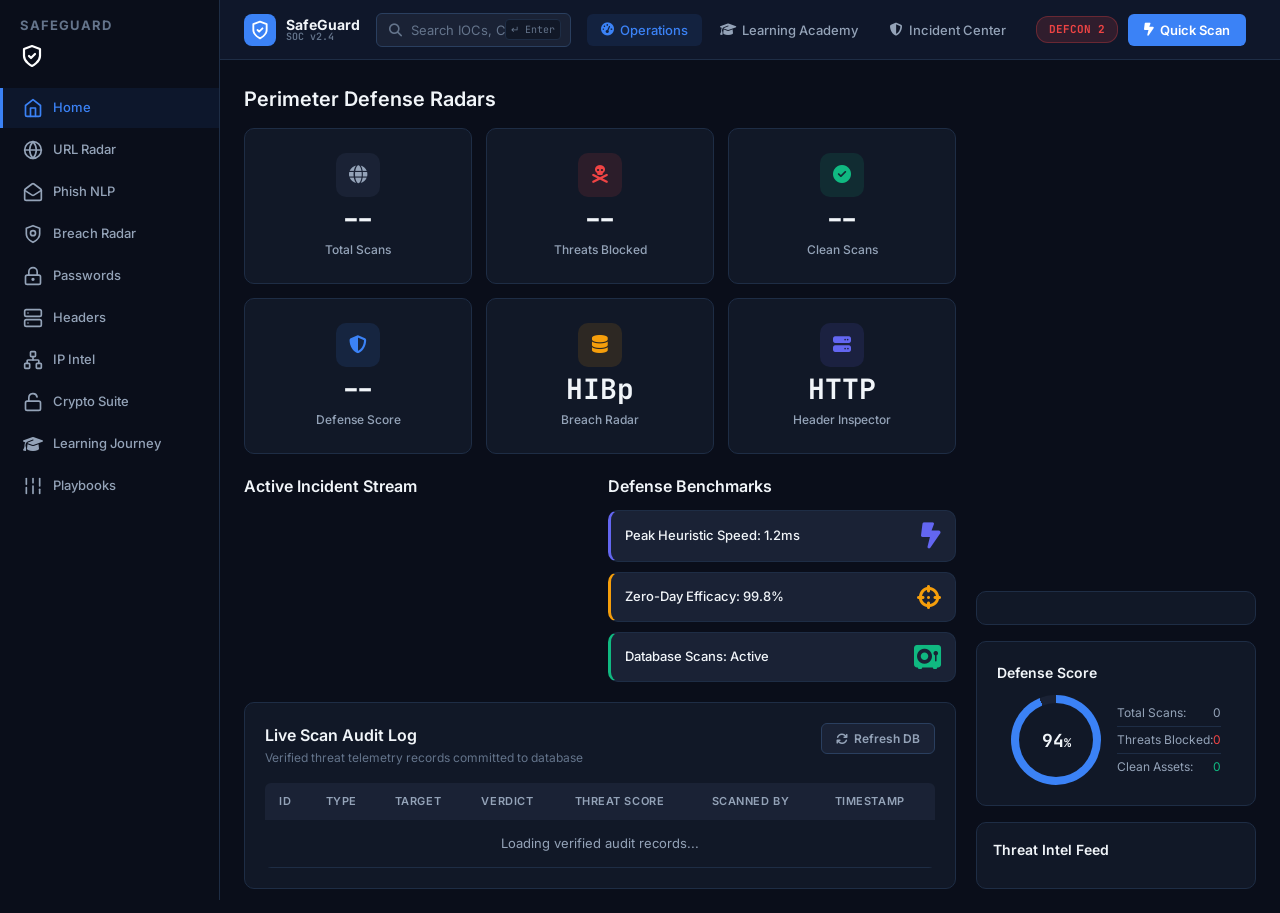
==== commit 07bb0cfb: "fix: resolve global icon rendering and input placeholder overlap - Remove font-family: inherit from " ====
--- a/templates/index.html
+++ b/templates/index.html
@@ -7,8 +7,10 @@
     <meta name="description" content="SafeGuard Cybersecurity & Threat Operations Center. Real-time heuristic URL scanning, phishing detection, breach radar, and MySQL scan auditing.">
     <link rel="preconnect" href="https://fonts.googleapis.com">
     <link rel="preconnect" href="https://fonts.gstatic.com" crossorigin>
+    <link rel="preconnect" href="https://cdnjs.cloudflare.com" crossorigin>
     <link href="https://fonts.googleapis.com/css2?family=Inter:wght@400;500;600;700&family=JetBrains+Mono:wght@400;500;600;700&display=swap" rel="stylesheet">
-    <link rel="stylesheet" href="https://cdnjs.cloudflare.com/ajax/libs/font-awesome/6.5.1/css/all.min.css" crossorigin="anonymous" referrerpolicy="no-referrer" />
+    <!-- Font Awesome 6 — loaded before main.css so icon ::before rules are established first -->
+    <link rel="stylesheet" href="https://cdnjs.cloudflare.com/ajax/libs/font-awesome/6.5.1/css/all.min.css" integrity="sha512-DTOQO9RWCH3ppGqcWaEA1BIZOC6xxalwEsw9c2QQeAIftl+Vegovlnee1c9QX4TctnWMn13TZye+giMm8e2LwA==" crossorigin="anonymous" referrerpolicy="no-referrer" />
     <link rel="stylesheet" href="/static/css/main.css">
 </head>
 <body role="application">
@@ -36,7 +38,7 @@
 
                 <div class="top-search-wrap">
                     <i class="fa-solid fa-magnifying-glass top-search-icon"></i>
-                    <input type="text" id="omniSearchInput" class="top-search-input" placeholder="Search IOCs, CVEs, domains, hashes, IPs... (Press Enter)" onkeydown="handleTopSearch(event)">
+                    <input type="text" id="omniSearchInput" class="top-search-input" placeholder="Search IOCs, CVEs, domains, hashes, IPs... (Press Enter)" onkeydown="handleTopSearch(event)" aria-label="Search IOCs, CVEs, domains, hashes, and IPs">
                     <span class="top-search-kbd">↵ Enter</span>
                 </div>
             </div>
@@ -61,7 +63,7 @@
 
             <!-- Right Controls: Status, Quick Scan & Real Auth State -->
             <div class="top-nav-right">
-                <div class="top-defcon-pill">DEFCON 2</div>
+                <div class="top-defcon-pill" role="status" aria-label="Current threat level: DEFCON 2 — Elevated Alert">DEFCON 2</div>
 
                 <button class="top-action-btn" onclick="switchNav('url-scanner')" aria-label="Quick URL Scan">
                     <i class="fa-solid fa-bolt-lightning"></i>
@@ -296,15 +298,15 @@
                                 <div class="personal-bests-container">
                                     <div class="best-item box-one">
                                         <p>Peak Heuristic Speed: 1.2ms</p>
-                                        <i class="fa-solid fa-bolt-lightning" style="font-size: 26px; color: #590b94;"></i>
+                                        <i class="fa-solid fa-bolt-lightning benchmark-icon" style="font-size: 26px;"></i>
                                     </div>
                                     <div class="best-item box-two">
                                         <p id="benchmarkEfficacy">Zero-Day Efficacy: 99.8%</p>
-                                        <i class="fa-solid fa-crosshairs" style="font-size: 24px; color: #9c6007;"></i>
+                                        <i class="fa-solid fa-crosshairs benchmark-icon" style="font-size: 24px;"></i>
                                     </div>
                                     <div class="best-item box-three">
                                         <p id="benchmarkVault">Database Scans: Active</p>
-                                        <i class="fa-solid fa-vault" style="font-size: 24px; color: #0d6e4b;"></i>
+                                        <i class="fa-solid fa-vault benchmark-icon" style="font-size: 24px;"></i>
                                     </div>
                                 </div>
                             </div>
@@ -358,7 +360,7 @@
                                     <i class="fa-solid fa-globe input-fa-icon"></i>
                                     <input type="text" id="targetUrlInput" class="soc-input" placeholder="Enter target URL (e.g., http://secure-login-paypal.verify-account-update.tk/signin)">
                                 </div>
-                                <button class="btn-primary" id="btnRunUrlScan" onclick="executeUrlScan()">
+                                <button class="btn-primary" id="btnRunUrlScan" onclick="executeUrlScan()" aria-label="Execute URL scan">
                                     <i class="fa-solid fa-satellite-dish"></i>
                                     <span>EXECUTE SCAN</span>
                                 </button>
@@ -366,10 +368,10 @@
 
                             <div class="samples-row">
                                 <span class="samples-label">Test Samples:</span>
-                                <button class="sample-chip" onclick="fillUrlSample('http://secure-login-paypal.verify-account-update.tk/signin')">PayPal (.tk)</button>
-                                <button class="sample-chip" onclick="fillUrlSample('https://pаypal.com/security/login')">Homoglyph Attack</button>
-                                <button class="sample-chip" onclick="fillUrlSample('http://192.168.1.105:8080/auth/update.php')">Direct IP Obfuscation</button>
-                                <button class="sample-chip" onclick="fillUrlSample('https://github.com/security')">Legitimate Domain</button>
+                                <button class="sample-chip" onclick="fillUrlSample('http://secure-login-paypal.verify-account-update.tk/signin')" aria-label="Load sample: PayPal phishing on .tk TLD">PayPal (.tk)</button>
+                                <button class="sample-chip" onclick="fillUrlSample('https://pаypal.com/security/login')" aria-label="Load sample: Homoglyph Cyrillic PayPal attack">Homoglyph Attack</button>
+                                <button class="sample-chip" onclick="fillUrlSample('http://192.168.1.105:8080/auth/update.php')" aria-label="Load sample: Direct IP address obfuscation">Direct IP Obfuscation</button>
+                                <button class="sample-chip" onclick="fillUrlSample('https://github.com/security')" aria-label="Load sample: Legitimate GitHub domain">Legitimate Domain</button>
                             </div>
 
                             <!-- Real-time Scan Loading Indicator -->
@@ -439,11 +441,11 @@
                             <div class="card-bottom-actions">
                                 <div class="samples-row" style="margin: 0;">
                                     <span class="samples-label">Samples:</span>
-                                    <button class="sample-chip" onclick="fillMessageSample('bank_urgent')">Bank Account Lock</button>
-                                    <button class="sample-chip" onclick="fillMessageSample('delivery')">USPS Unpaid Fee</button>
-                                    <button class="sample-chip" onclick="fillMessageSample('crypto')">Bitcoin Prize Lure</button>
-                                </div>
-                                <button class="btn-primary" id="btnRunMsgScan" onclick="executeMessageScan()">
+                                    <button class="sample-chip" onclick="fillMessageSample('bank_urgent')" aria-label="Load sample: Urgent bank account lock message">Bank Account Lock</button>
+                                    <button class="sample-chip" onclick="fillMessageSample('delivery')" aria-label="Load sample: USPS unpaid customs fee scam">USPS Unpaid Fee</button>
+                                    <button class="sample-chip" onclick="fillMessageSample('crypto')" aria-label="Load sample: Bitcoin prize lure">Bitcoin Prize Lure</button>
+                                </div>
+                                <button class="btn-primary" id="btnRunMsgScan" onclick="executeMessageScan()" aria-label="Analyze message for phishing vectors">
                                     <i class="fa-solid fa-brain"></i>
                                     <span>ANALYZE VECTORS</span>
                                 </button>
@@ -457,7 +459,7 @@
                                     <div class="loader-bar-wrap">
                                         <div class="loader-bar-fill" id="msgLoaderBar"></div>
                                     </div>
-                                    <div class="loader-sub">Parsing urgency keywords and coercive authority tokens</div>
+                                    <div class="loader-sub" id="msgLoaderSub">Parsing urgency keywords and coercive authority tokens</div>
                                 </div>
                             </div>
 
@@ -509,7 +511,7 @@
                                     <i class="fa-solid fa-envelope input-fa-icon"></i>
                                     <input type="email" id="emailAuditInput" class="soc-input" placeholder="Enter email address (e.g. user@targetdomain.com)">
                                 </div>
-                                <button class="btn-primary" id="btnRunEmailScan" onclick="executeEmailAudit()">
+                                <button class="btn-primary" id="btnRunEmailScan" onclick="executeEmailAudit()" aria-label="Audit email identity for breaches">
                                     <i class="fa-solid fa-shield-halved"></i>
                                     <span>AUDIT IDENTITY</span>
                                 </button>
@@ -624,7 +626,7 @@
                                     <i class="fa-solid fa-server input-fa-icon"></i>
                                     <input type="text" id="headerUrlInput" class="soc-input" placeholder="Enter target domain or URL (e.g. https://example.com)">
                                 </div>
-                                <button class="btn-primary" onclick="executeHeaderAudit()">
+                                <button class="btn-primary" id="btnRunHeaderScan" onclick="executeHeaderAudit()" aria-label="Inspect HTTP security headers">
                                     <i class="fa-solid fa-magnifying-glass"></i>
                                     <span>INSPECT HEADERS</span>
                                 </button>
@@ -683,7 +685,7 @@
                                     <i class="fa-solid fa-network-wired input-fa-icon"></i>
                                     <input type="text" id="ipAuditInput" class="soc-input" placeholder="Enter IP address (e.g. 198.51.100.24)">
                                 </div>
-                                <button class="btn-primary" onclick="executeIpAudit()">
+                                <button class="btn-primary" id="btnRunIpAudit" onclick="executeIpAudit()" aria-label="Analyze IP address intelligence">
                                     <i class="fa-solid fa-satellite-dish"></i>
                                     <span>ANALYZE IP</span>
                                 </button>
@@ -891,9 +893,9 @@
                                 </div>
                             </div>
                             <div class="calories-content">
-                                <p><span>Total Scans:</span> <span id="statTotalScans">0</span></p>
-                                <p><span>Threats Blocked:</span> <span id="statThreatsBlocked" style="color:#ef4444;">0</span></p>
-                                <p><span>Clean Assets:</span> <span id="statCleanScans" style="color:#10b981;">0</span></p>
+                                <p><span>Total Scans:</span> <span id="sidebarStatTotalScans">0</span></p>
+                                <p><span>Threats Blocked:</span> <span id="sidebarStatThreatsBlocked" style="color:#ef4444;">0</span></p>
+                                <p><span>Clean Assets:</span> <span id="sidebarStatCleanScans" style="color:#10b981;">0</span></p>
                             </div>
                         </div>
                     </div>
@@ -908,11 +910,11 @@
                             </div>
                             <div class="best-item box-two">
                                 <p>Zero-Day Efficacy: 99.8%</p>
-                                <i class="fa-solid fa-crosshairs" style="font-size: 20px; color: #9c6007;"></i>
+                                <i class="fa-solid fa-crosshairs benchmark-icon" style="font-size: 20px;"></i>
                             </div>
                             <div class="best-item box-three">
                                 <p>Persistence Engine: Active</p>
-                                <i class="fa-solid fa-vault" style="font-size: 20px; color: #0d6e4b;"></i>
+                                <i class="fa-solid fa-vault benchmark-icon" style="font-size: 20px;"></i>
                             </div>
                         </div>
                     </div>
@@ -930,7 +932,7 @@
     </div>
 
     <!-- ================= AUTHENTICATION MODAL (LOGIN / REGISTER) ================= -->
-    <div class="auth-modal-backdrop" id="authModal" style="display:none;" onclick="handleModalBackdropClick(event)">
+    <div class="auth-modal-backdrop" id="authModal" style="display:none;" onclick="handleModalBackdropClick(event)" role="dialog" aria-modal="true" aria-label="Authentication — Sign In or Create Account">
         <div class="auth-modal-card" onclick="event.stopPropagation()">
             <button class="modal-close-btn" onclick="closeAuthModal()" aria-label="Close authentication modal">✕</button>
             
@@ -1011,7 +1013,7 @@
     </div>
 
     <!-- ================= VIDEO MASTERCLASS MODAL ================= -->
-    <div class="media-modal-backdrop" id="videoModal" style="display:none;" onclick="handleVideoModalBackdropClick(event)">
+    <div class="media-modal-backdrop" id="videoModal" style="display:none;" onclick="handleVideoModalBackdropClick(event)" role="dialog" aria-modal="true" aria-label="Video Masterclass Player">
         <div class="video-modal-card" onclick="event.stopPropagation()">
             <div class="video-modal-header">
                 <div class="video-modal-title-wrap">
@@ -1036,7 +1038,7 @@
     </div>
 
     <!-- ================= CHEATSHEET READER MODAL ================= -->
-    <div class="media-modal-backdrop" id="materialModal" style="display:none;" onclick="handleMaterialModalBackdropClick(event)">
+    <div class="media-modal-backdrop" id="materialModal" style="display:none;" onclick="handleMaterialModalBackdropClick(event)" role="dialog" aria-modal="true" aria-label="Course Cheatsheet Reader">
         <div class="material-modal-card" onclick="event.stopPropagation()">
             <div class="material-modal-header">
                 <div>
--- a/static/css/main.css
+++ b/static/css/main.css
@@ -46,6 +46,29 @@
   padding: 0;
 }
 
+/* ---- Font Awesome Icon Protection ----
+   Font Awesome renders icons via ::before pseudo-elements using a specific
+   font-family. DO NOT set font-family on FA element classes — that overrides
+   FA's own stylesheet and kills icon rendering entirely.
+   We only set display, line-height, and vertical-align here.               */
+.fa,
+.fas,
+.far,
+.fal,
+.fab,
+.fad,
+.fa-solid,
+.fa-regular,
+.fa-light,
+.fa-brands,
+.fa-duotone,
+i[class*="fa-"] {
+  display: inline-block;
+  line-height: 1;
+  vertical-align: middle;
+  /* font-family intentionally NOT set — FA's stylesheet handles it */
+}
+
 nav { user-select: none; }
 nav ul, nav ul li { list-style: none; outline: 0; }
 nav ul li a { text-decoration: none; }
@@ -165,6 +188,8 @@
   width: 20px;
   height: 20px;
   flex-shrink: 0;
+  font-size: 16px;   /* explicit size for FA icons inside nav */
+  line-height: 1;
 }
 
 .nav-text {
@@ -307,9 +332,15 @@
 .top-search-icon {
   position: absolute;
   left: 12px;
-  color: var(--color-text-3);
-  font-size: 13px;
+  top: 50%;
+  transform: translateY(-50%);
+  color: var(--color-text-3);
+  font-size: 13px;
+  line-height: 1;
   pointer-events: none;
+  z-index: 1;
+  width: 14px;
+  text-align: center;
 }
 
 .top-search-input {
@@ -631,7 +662,8 @@
   display: flex;
   align-items: center;
   justify-content: center;
-  font-size: 18px;
+  font-size: 18px;          /* explicit size for all FA icons inside metric cards */
+  line-height: 1;
   color: var(--color-text-2);
 }
 
@@ -882,16 +914,36 @@
   align-items: center;
 }
 
+/* Input with icon — icon sits as a flex sibling BEFORE the input,
+   with negative margin to overlap visually into the padding zone.
+   The input uses padding-left to leave space for the icon.        */
+.input-with-icon {
+  position: relative;
+  display: flex;
+  align-items: center;
+}
+
 .input-fa-icon {
   position: absolute;
   left: 12px;
+  top: 50%;
+  transform: translateY(-50%);
   color: var(--color-text-3);
   font-size: 14px;
+  line-height: 1;
   pointer-events: none;
-}
-
-.input-with-icon .soc-input {
-  padding-left: 38px;
+  z-index: 1;
+  /* Ensure the icon does not stretch or clip */
+  width: 16px;
+  text-align: center;
+}
+
+.input-with-icon .soc-input,
+.input-with-icon .sg-input,
+.input-with-icon input[type='text'].soc-input,
+.input-with-icon input[type='email'].soc-input,
+.input-with-icon input[type='password'].soc-input {
+  padding-left: 38px !important;
 }
 
 /* Inline field error */
@@ -1546,6 +1598,11 @@
 .box-two { border-left: 3px solid var(--color-warning); }
 .box-three { border-left: 3px solid var(--color-safe); }
 
+/* Icon colors derived from the parent box design tokens — no hardcoded hex */
+.box-one .benchmark-icon  { color: var(--color-accent); }
+.box-two .benchmark-icon  { color: var(--color-warning); }
+.box-three .benchmark-icon { color: var(--color-safe); }
+
 /* =============================================================================
    SCANS AUDIT SECTION
    ============================================================================= */
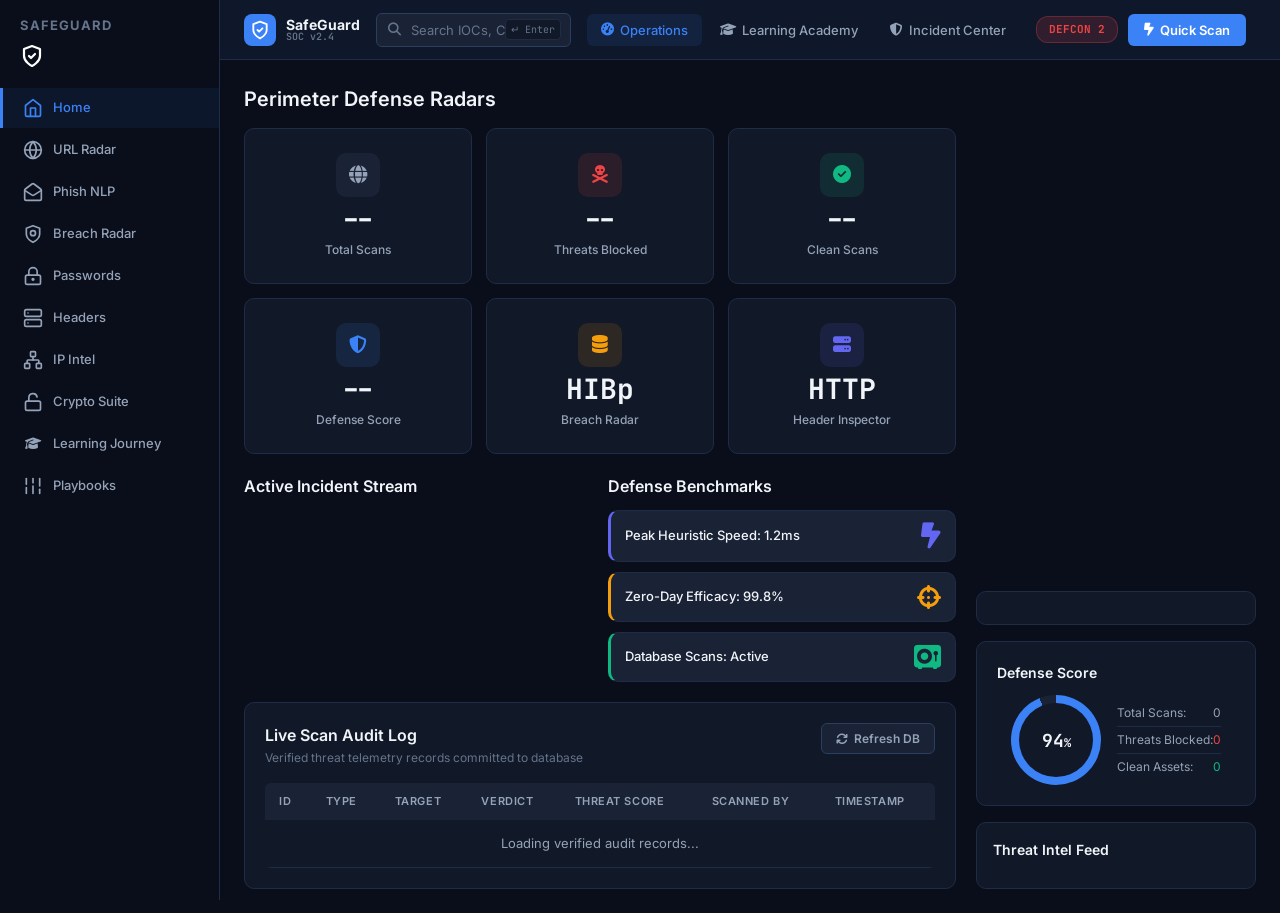
==== commit a886f34d: "fix: wire CSRF apiFetch to all POST calls, fix session cookie over HTTP The apiFetch wrapper was add" ====
--- a/templates/index.html
+++ b/templates/index.html
@@ -7,10 +7,8 @@
     <meta name="description" content="SafeGuard Cybersecurity & Threat Operations Center. Real-time heuristic URL scanning, phishing detection, breach radar, and MySQL scan auditing.">
     <link rel="preconnect" href="https://fonts.googleapis.com">
     <link rel="preconnect" href="https://fonts.gstatic.com" crossorigin>
-    <link rel="preconnect" href="https://cdnjs.cloudflare.com" crossorigin>
     <link href="https://fonts.googleapis.com/css2?family=Inter:wght@400;500;600;700&family=JetBrains+Mono:wght@400;500;600;700&display=swap" rel="stylesheet">
-    <!-- Font Awesome 6 — loaded before main.css so icon ::before rules are established first -->
-    <link rel="stylesheet" href="https://cdnjs.cloudflare.com/ajax/libs/font-awesome/6.5.1/css/all.min.css" integrity="sha512-DTOQO9RWCH3ppGqcWaEA1BIZOC6xxalwEsw9c2QQeAIftl+Vegovlnee1c9QX4TctnWMn13TZye+giMm8e2LwA==" crossorigin="anonymous" referrerpolicy="no-referrer" />
+    <link rel="stylesheet" href="https://cdnjs.cloudflare.com/ajax/libs/font-awesome/6.5.1/css/all.min.css" crossorigin="anonymous" referrerpolicy="no-referrer" />
     <link rel="stylesheet" href="/static/css/main.css">
 </head>
 <body role="application">
--- a/static/css/main.css
+++ b/static/css/main.css
@@ -46,29 +46,6 @@
   padding: 0;
 }
 
-/* ---- Font Awesome Icon Protection ----
-   Font Awesome renders icons via ::before pseudo-elements using a specific
-   font-family. DO NOT set font-family on FA element classes — that overrides
-   FA's own stylesheet and kills icon rendering entirely.
-   We only set display, line-height, and vertical-align here.               */
-.fa,
-.fas,
-.far,
-.fal,
-.fab,
-.fad,
-.fa-solid,
-.fa-regular,
-.fa-light,
-.fa-brands,
-.fa-duotone,
-i[class*="fa-"] {
-  display: inline-block;
-  line-height: 1;
-  vertical-align: middle;
-  /* font-family intentionally NOT set — FA's stylesheet handles it */
-}
-
 nav { user-select: none; }
 nav ul, nav ul li { list-style: none; outline: 0; }
 nav ul li a { text-decoration: none; }
@@ -188,8 +165,6 @@
   width: 20px;
   height: 20px;
   flex-shrink: 0;
-  font-size: 16px;   /* explicit size for FA icons inside nav */
-  line-height: 1;
 }
 
 .nav-text {
@@ -332,15 +307,9 @@
 .top-search-icon {
   position: absolute;
   left: 12px;
-  top: 50%;
-  transform: translateY(-50%);
-  color: var(--color-text-3);
-  font-size: 13px;
-  line-height: 1;
+  color: var(--color-text-3);
+  font-size: 13px;
   pointer-events: none;
-  z-index: 1;
-  width: 14px;
-  text-align: center;
 }
 
 .top-search-input {
@@ -662,8 +631,7 @@
   display: flex;
   align-items: center;
   justify-content: center;
-  font-size: 18px;          /* explicit size for all FA icons inside metric cards */
-  line-height: 1;
+  font-size: 18px;
   color: var(--color-text-2);
 }
 
@@ -914,36 +882,16 @@
   align-items: center;
 }
 
-/* Input with icon — icon sits as a flex sibling BEFORE the input,
-   with negative margin to overlap visually into the padding zone.
-   The input uses padding-left to leave space for the icon.        */
-.input-with-icon {
-  position: relative;
-  display: flex;
-  align-items: center;
-}
-
 .input-fa-icon {
   position: absolute;
   left: 12px;
-  top: 50%;
-  transform: translateY(-50%);
   color: var(--color-text-3);
   font-size: 14px;
-  line-height: 1;
   pointer-events: none;
-  z-index: 1;
-  /* Ensure the icon does not stretch or clip */
-  width: 16px;
-  text-align: center;
-}
-
-.input-with-icon .soc-input,
-.input-with-icon .sg-input,
-.input-with-icon input[type='text'].soc-input,
-.input-with-icon input[type='email'].soc-input,
-.input-with-icon input[type='password'].soc-input {
-  padding-left: 38px !important;
+}
+
+.input-with-icon .soc-input {
+  padding-left: 38px;
 }
 
 /* Inline field error */
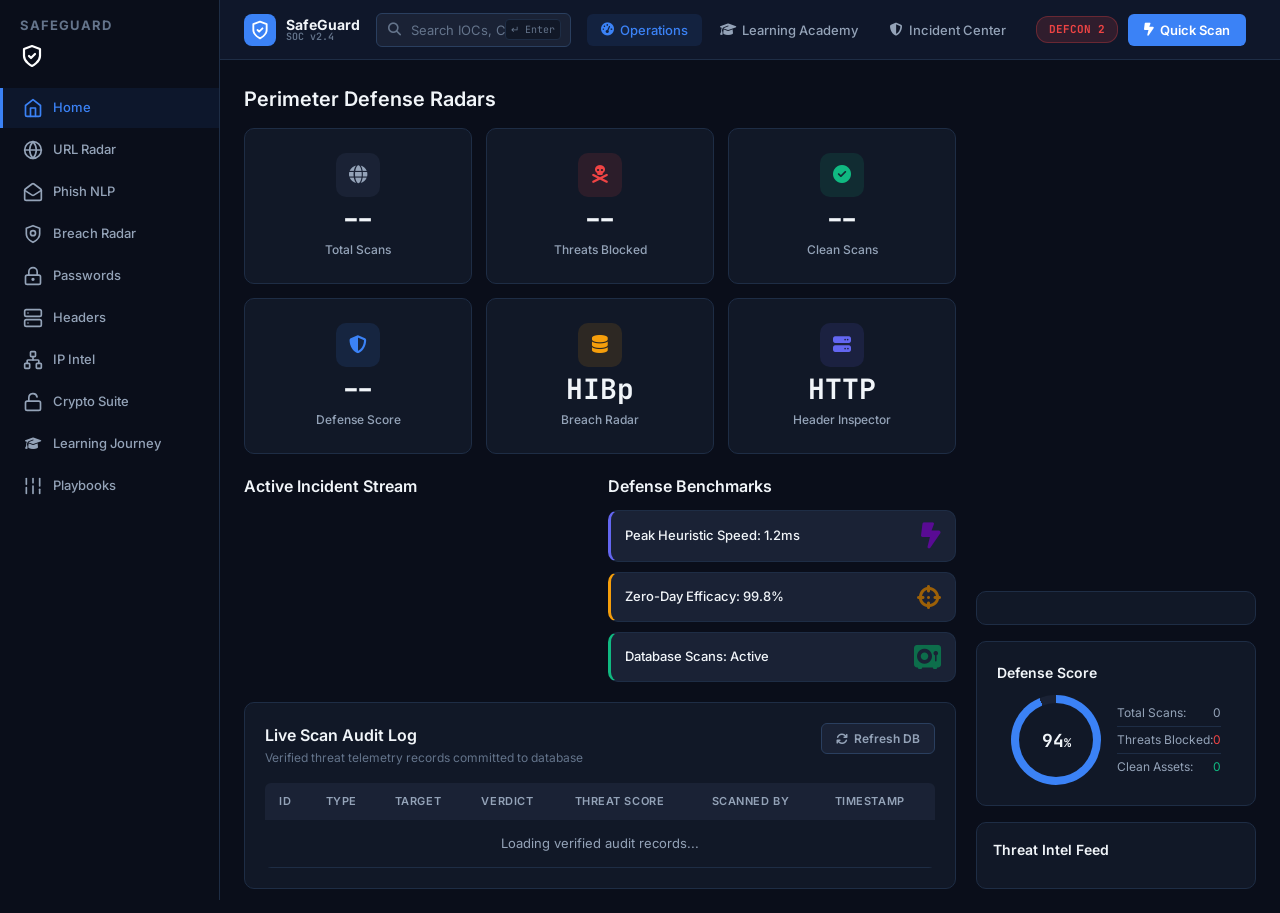
==== commit 4ac570f4: "fix: resolve all 5 UI review findings — duplicate IDs, missing button IDs, modal ARIA, scan button a" ====
--- a/templates/index.html
+++ b/templates/index.html
@@ -61,7 +61,7 @@
 
             <!-- Right Controls: Status, Quick Scan & Real Auth State -->
             <div class="top-nav-right">
-                <div class="top-defcon-pill" role="status" aria-label="Current threat level: DEFCON 2 — Elevated Alert">DEFCON 2</div>
+                <div class="top-defcon-pill">DEFCON 2</div>
 
                 <button class="top-action-btn" onclick="switchNav('url-scanner')" aria-label="Quick URL Scan">
                     <i class="fa-solid fa-bolt-lightning"></i>
@@ -296,15 +296,15 @@
                                 <div class="personal-bests-container">
                                     <div class="best-item box-one">
                                         <p>Peak Heuristic Speed: 1.2ms</p>
-                                        <i class="fa-solid fa-bolt-lightning benchmark-icon" style="font-size: 26px;"></i>
+                                        <i class="fa-solid fa-bolt-lightning" style="font-size: 26px; color: #590b94;"></i>
                                     </div>
                                     <div class="best-item box-two">
                                         <p id="benchmarkEfficacy">Zero-Day Efficacy: 99.8%</p>
-                                        <i class="fa-solid fa-crosshairs benchmark-icon" style="font-size: 24px;"></i>
+                                        <i class="fa-solid fa-crosshairs" style="font-size: 24px; color: #9c6007;"></i>
                                     </div>
                                     <div class="best-item box-three">
                                         <p id="benchmarkVault">Database Scans: Active</p>
-                                        <i class="fa-solid fa-vault benchmark-icon" style="font-size: 24px;"></i>
+                                        <i class="fa-solid fa-vault" style="font-size: 24px; color: #0d6e4b;"></i>
                                     </div>
                                 </div>
                             </div>
@@ -366,10 +366,10 @@
 
                             <div class="samples-row">
                                 <span class="samples-label">Test Samples:</span>
-                                <button class="sample-chip" onclick="fillUrlSample('http://secure-login-paypal.verify-account-update.tk/signin')" aria-label="Load sample: PayPal phishing on .tk TLD">PayPal (.tk)</button>
-                                <button class="sample-chip" onclick="fillUrlSample('https://pаypal.com/security/login')" aria-label="Load sample: Homoglyph Cyrillic PayPal attack">Homoglyph Attack</button>
-                                <button class="sample-chip" onclick="fillUrlSample('http://192.168.1.105:8080/auth/update.php')" aria-label="Load sample: Direct IP address obfuscation">Direct IP Obfuscation</button>
-                                <button class="sample-chip" onclick="fillUrlSample('https://github.com/security')" aria-label="Load sample: Legitimate GitHub domain">Legitimate Domain</button>
+                                <button class="sample-chip" onclick="fillUrlSample('http://secure-login-paypal.verify-account-update.tk/signin')">PayPal (.tk)</button>
+                                <button class="sample-chip" onclick="fillUrlSample('https://pаypal.com/security/login')">Homoglyph Attack</button>
+                                <button class="sample-chip" onclick="fillUrlSample('http://192.168.1.105:8080/auth/update.php')">Direct IP Obfuscation</button>
+                                <button class="sample-chip" onclick="fillUrlSample('https://github.com/security')">Legitimate Domain</button>
                             </div>
 
                             <!-- Real-time Scan Loading Indicator -->
@@ -439,9 +439,9 @@
                             <div class="card-bottom-actions">
                                 <div class="samples-row" style="margin: 0;">
                                     <span class="samples-label">Samples:</span>
-                                    <button class="sample-chip" onclick="fillMessageSample('bank_urgent')" aria-label="Load sample: Urgent bank account lock message">Bank Account Lock</button>
-                                    <button class="sample-chip" onclick="fillMessageSample('delivery')" aria-label="Load sample: USPS unpaid customs fee scam">USPS Unpaid Fee</button>
-                                    <button class="sample-chip" onclick="fillMessageSample('crypto')" aria-label="Load sample: Bitcoin prize lure">Bitcoin Prize Lure</button>
+                                    <button class="sample-chip" onclick="fillMessageSample('bank_urgent')">Bank Account Lock</button>
+                                    <button class="sample-chip" onclick="fillMessageSample('delivery')">USPS Unpaid Fee</button>
+                                    <button class="sample-chip" onclick="fillMessageSample('crypto')">Bitcoin Prize Lure</button>
                                 </div>
                                 <button class="btn-primary" id="btnRunMsgScan" onclick="executeMessageScan()" aria-label="Analyze message for phishing vectors">
                                     <i class="fa-solid fa-brain"></i>
@@ -457,7 +457,7 @@
                                     <div class="loader-bar-wrap">
                                         <div class="loader-bar-fill" id="msgLoaderBar"></div>
                                     </div>
-                                    <div class="loader-sub" id="msgLoaderSub">Parsing urgency keywords and coercive authority tokens</div>
+                                    <div class="loader-sub">Parsing urgency keywords and coercive authority tokens</div>
                                 </div>
                             </div>
 
@@ -908,11 +908,11 @@
                             </div>
                             <div class="best-item box-two">
                                 <p>Zero-Day Efficacy: 99.8%</p>
-                                <i class="fa-solid fa-crosshairs benchmark-icon" style="font-size: 20px;"></i>
+                                <i class="fa-solid fa-crosshairs" style="font-size: 20px; color: #9c6007;"></i>
                             </div>
                             <div class="best-item box-three">
                                 <p>Persistence Engine: Active</p>
-                                <i class="fa-solid fa-vault benchmark-icon" style="font-size: 20px;"></i>
+                                <i class="fa-solid fa-vault" style="font-size: 20px; color: #0d6e4b;"></i>
                             </div>
                         </div>
                     </div>
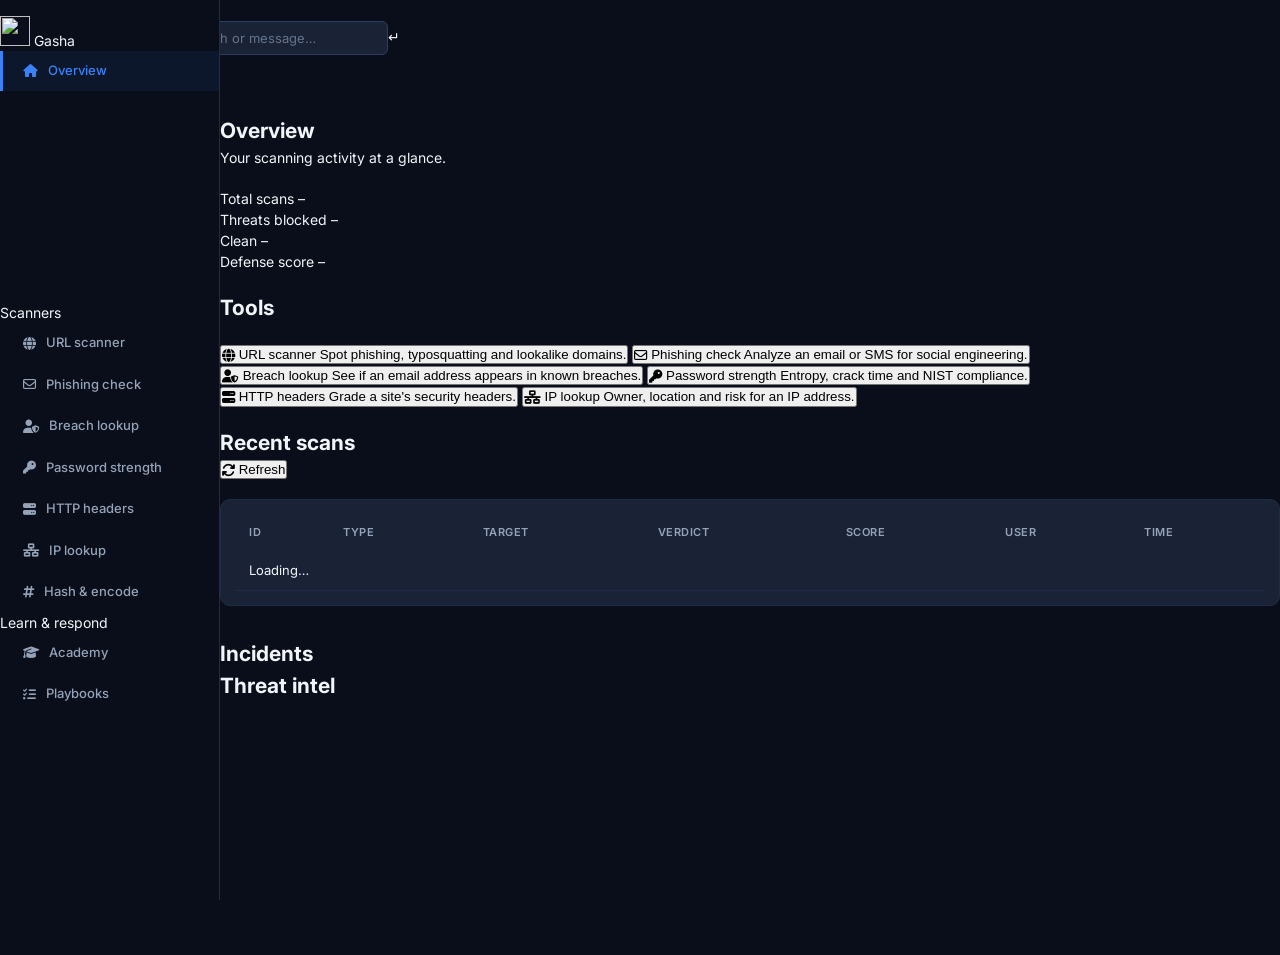
==== commit dae53a2f: "feat(ui): restructure layout and rebrand page as Gasha" ====
--- a/templates/index.html
+++ b/templates/index.html
@@ -3,988 +3,617 @@
 <head>
     <meta charset="UTF-8">
     <meta name="viewport" content="width=device-width, initial-scale=1.0">
-    <title>SafeGuard — Cybersecurity & Threat Intelligence Dashboard</title>
-    <meta name="description" content="SafeGuard Cybersecurity & Threat Operations Center. Real-time heuristic URL scanning, phishing detection, breach radar, and MySQL scan auditing.">
+    <title>Gasha</title>
+    <meta name="description" content="Gasha — URL scanning, phishing detection, breach lookup, password auditing and security learning in one place.">
+    <link rel="icon" href="/favicon.ico" sizes="any">
+    <link rel="icon" href="/static/favicon.svg" type="image/svg+xml">
+    <link rel="apple-touch-icon" href="/static/apple-touch-icon.png">
+    <meta name="theme-color" content="#fafafa">
     <link rel="preconnect" href="https://fonts.googleapis.com">
     <link rel="preconnect" href="https://fonts.gstatic.com" crossorigin>
-    <link href="https://fonts.googleapis.com/css2?family=Inter:wght@400;500;600;700&family=JetBrains+Mono:wght@400;500;600;700&display=swap" rel="stylesheet">
-    <link rel="stylesheet" href="https://cdnjs.cloudflare.com/ajax/libs/font-awesome/6.5.1/css/all.min.css" crossorigin="anonymous" referrerpolicy="no-referrer" />
+    <link rel="preconnect" href="https://cdnjs.cloudflare.com" crossorigin>
+    <link href="https://fonts.googleapis.com/css2?family=Inter:wght@400;500;600;700&family=JetBrains+Mono:wght@400;500&display=swap" rel="stylesheet">
+    <link rel="stylesheet" href="https://cdnjs.cloudflare.com/ajax/libs/font-awesome/6.5.1/css/all.min.css" integrity="sha512-DTOQO9RWCH3ppGqcWaEA1BIZOC6xxalwEsw9c2QQeAIftl+Vegovlnee1c9QX4TctnWMn13TZye+giMm8e2LwA==" crossorigin="anonymous" referrerpolicy="no-referrer" />
     <link rel="stylesheet" href="/static/css/main.css">
 </head>
-<body role="application">
+<body>
     <div class="app-wrapper">
-        <!-- ================= TOP RESPONSIVE NAVIGATION BAR ================= -->
-        <header class="desktop-top-nav">
-            <!-- Brand & Mobile Toggle -->
-            <div class="top-nav-left">
-                <button class="top-hamburger-btn" id="mobileMenuToggle" onclick="toggleMobileNav()" title="Toggle Menu" aria-label="Toggle navigation menu">
+        <!-- ================= SIDEBAR ================= -->
+        <nav class="main-menu" id="sidebarNav" aria-label="Main navigation">
+            <div class="brand" onclick="switchNav('dashboard')">
+                <img class="brand-mark" src="/static/img/gasha-mark.svg" alt="" width="30" height="30">
+                <span class="brand-name">Gasha</span>
+            </div>
+
+            <ul>
+                <li class="nav-item active" data-target="dashboard">
+                    <a href="javascript:void(0)"><i class="fa-solid fa-house"></i><span>Overview</span></a>
+                </li>
+            </ul>
+
+            <p class="nav-section">Scanners</p>
+            <ul>
+                <li class="nav-item" data-target="url-scanner">
+                    <a href="javascript:void(0)"><i class="fa-solid fa-globe"></i><span>URL scanner</span></a>
+                </li>
+                <li class="nav-item" data-target="message-analyzer">
+                    <a href="javascript:void(0)"><i class="fa-regular fa-envelope"></i><span>Phishing check</span></a>
+                </li>
+                <li class="nav-item" data-target="email-radar">
+                    <a href="javascript:void(0)"><i class="fa-solid fa-user-shield"></i><span>Breach lookup</span></a>
+                </li>
+                <li class="nav-item" data-target="password-fortress">
+                    <a href="javascript:void(0)"><i class="fa-solid fa-key"></i><span>Password strength</span></a>
+                </li>
+                <li class="nav-item" data-target="header-inspector">
+                    <a href="javascript:void(0)"><i class="fa-solid fa-server"></i><span>HTTP headers</span></a>
+                </li>
+                <li class="nav-item" data-target="ip-intelligence">
+                    <a href="javascript:void(0)"><i class="fa-solid fa-network-wired"></i><span>IP lookup</span></a>
+                </li>
+                <li class="nav-item" data-target="crypto-suite">
+                    <a href="javascript:void(0)"><i class="fa-solid fa-hashtag"></i><span>Hash &amp; encode</span></a>
+                </li>
+            </ul>
+
+            <p class="nav-section">Learn &amp; respond</p>
+            <ul>
+                <li class="nav-item" data-target="learning-journey">
+                    <a href="javascript:void(0)"><i class="fa-solid fa-graduation-cap"></i><span>Academy</span></a>
+                </li>
+                <li class="nav-item" data-target="incident-playbooks">
+                    <a href="javascript:void(0)"><i class="fa-solid fa-list-check"></i><span>Playbooks</span></a>
+                </li>
+            </ul>
+        </nav>
+        <div class="nav-scrim" onclick="toggleMobileNav()"></div>
+
+        <div class="main-column">
+            <!-- ================= TOP BAR ================= -->
+            <header class="topbar">
+                <button class="icon-btn mobile-only" id="mobileMenuToggle" onclick="toggleMobileNav()" aria-label="Toggle navigation menu">
                     <i class="fa-solid fa-bars"></i>
                 </button>
-
-                <div class="top-brand" onclick="switchNav('dashboard')">
-                    <div class="top-brand-icon">
-                        <svg viewBox="0 0 24 24" width="20" height="20" fill="none" stroke="currentColor" stroke-width="2.2" stroke-linecap="round" stroke-linejoin="round">
-                            <path d="M12 22s8-4 8-10V5l-8-3-8 3v7c0 6 8 10 8 10z"/>
-                            <path d="m9 12 2 2 4-4"/>
-                        </svg>
-                    </div>
-                    <div class="top-brand-text">
-                        <span class="top-brand-title">SafeGuard</span>
-                        <span class="top-brand-badge">SOC v2.4</span>
-                    </div>
+                <div class="top-search-wrap">
+                    <i class="fa-solid fa-magnifying-glass"></i>
+                    <input type="text" id="omniSearchInput" class="top-search-input" placeholder="Search a URL, IP, email, hash or message…" onkeydown="handleTopSearch(event)" aria-label="Search URLs, IPs, emails, hashes or messages">
+                    <kbd>↵</kbd>
                 </div>
-
-                <div class="top-search-wrap">
-                    <i class="fa-solid fa-magnifying-glass top-search-icon"></i>
-                    <input type="text" id="omniSearchInput" class="top-search-input" placeholder="Search IOCs, CVEs, domains, hashes, IPs... (Press Enter)" onkeydown="handleTopSearch(event)" aria-label="Search IOCs, CVEs, domains, hashes, and IPs">
-                    <span class="top-search-kbd">↵ Enter</span>
-                </div>
-            </div>
-
-            <!-- Central Nav Links (Streamlined & Fully Functional) -->
-            <div class="top-nav-center">
-                <nav class="top-links-menu">
-                    <button class="top-link-btn active" id="topNav-dashboard" onclick="switchNav('dashboard')">
-                        <i class="fa-solid fa-gauge-high"></i>
-                        <span>Operations</span>
-                    </button>
-                    <button class="top-link-btn" id="topNav-learning-journey" onclick="switchNav('learning-journey')">
-                        <i class="fa-solid fa-graduation-cap"></i>
-                        <span>Learning Academy</span>
-                    </button>
-                    <button class="top-link-btn" id="topNav-incident-playbooks" onclick="switchNav('incident-playbooks')">
-                        <i class="fa-solid fa-shield-halved"></i>
-                        <span>Incident Center</span>
-                    </button>
-                </nav>
-            </div>
-
-            <!-- Right Controls: Status, Quick Scan & Real Auth State -->
-            <div class="top-nav-right">
-                <div class="top-defcon-pill">DEFCON 2</div>
-
-                <button class="top-action-btn" onclick="switchNav('url-scanner')" aria-label="Quick URL Scan">
-                    <i class="fa-solid fa-bolt-lightning"></i>
-                    <span>Quick Scan</span>
-                </button>
-
-                <!-- Auth Container: Real User Profile or Sign In Buttons -->
-                <div class="top-auth-container" id="topAuthContainer">
-                    <!-- Populated dynamically via JS from /api/auth/me -->
-                </div>
-            </div>
-        </header>
-
-        <!-- ================= MAIN DASHBOARD CONTAINER ================= -->
-        <main>
-            <!-- SIDEBAR MAIN MENU (PURPLE INVERTED TABS) -->
-            <nav class="main-menu" id="sidebarNav" role="navigation" aria-label="Main Navigation">
-                <h1>SafeGuard</h1>
-                <div class="logo">
-                    <svg viewBox="0 0 24 24" width="24" height="24" fill="none" stroke="#ffffff" stroke-width="2.2" stroke-linecap="round" stroke-linejoin="round">
-                        <path d="M12 22s8-4 8-10V5l-8-3-8 3v7c0 6 8 10 8 10z"/>
-                        <path d="m9 12 2 2 4-4"/>
-                    </svg>
-                </div>
-                <ul>
-                    <li class="nav-item active" data-target="dashboard">
-                        <b></b>
-                        <b></b>
-                        <a href="javascript:void(0)" onclick="switchNav('dashboard')">
-                            <span class="nav-icon">
-                                <svg viewBox="0 0 24 24" width="20" height="20" fill="none" stroke="currentColor" stroke-width="2" stroke-linecap="round" stroke-linejoin="round">
-                                    <path d="M3 9l9-7 9 7v11a2 2 0 0 1-2 2H5a2 2 0 0 1-2-2z"/>
-                                    <polyline points="9 22 9 12 15 12 15 22"/>
-                                </svg>
-                            </span>
-                            <span class="nav-text">Home</span>
-                        </a>
-                    </li>
-
-                    <li class="nav-item" data-target="url-scanner">
-                        <b></b>
-                        <b></b>
-                        <a href="javascript:void(0)" onclick="switchNav('url-scanner')">
-                            <span class="nav-icon">
-                                <svg viewBox="0 0 24 24" width="20" height="20" fill="none" stroke="currentColor" stroke-width="2" stroke-linecap="round" stroke-linejoin="round">
-                                    <circle cx="12" cy="12" r="10"/>
-                                    <line x1="2" y1="12" x2="22" y2="12"/>
-                                    <path d="M12 2a15.3 15.3 0 0 1 4 10 15.3 15.3 0 0 1-4 10 15.3 15.3 0 0 1-4-10 15.3 15.3 0 0 1 4-10z"/>
-                                </svg>
-                            </span>
-                            <span class="nav-text">URL Radar</span>
-                        </a>
-                    </li>
-
-                    <li class="nav-item" data-target="message-analyzer">
-                        <b></b>
-                        <b></b>
-                        <a href="javascript:void(0)" onclick="switchNav('message-analyzer')">
-                            <span class="nav-icon">
-                                <svg viewBox="0 0 24 24" width="20" height="20" fill="none" stroke="currentColor" stroke-width="2" stroke-linecap="round" stroke-linejoin="round">
-                                    <path d="M21.2 8.4c.5.38.8.97.8 1.6v10a2 2 0 0 1-2 2H4a2 2 0 0 1-2-2V10a2 2 0 0 1 .8-1.6l8-6a2 2 0 0 1 2.4 0l8 6Z"/>
-                                    <path d="m22 10-8.97 5.7a1.94 1.94 0 0 1-2.06 0L2 10"/>
-                                </svg>
-                            </span>
-                            <span class="nav-text">Phish NLP</span>
-                        </a>
-                    </li>
-
-                    <li class="nav-item" data-target="email-radar">
-                        <b></b>
-                        <b></b>
-                        <a href="javascript:void(0)" onclick="switchNav('email-radar')">
-                            <span class="nav-icon">
-                                <svg viewBox="0 0 24 24" width="20" height="20" fill="none" stroke="currentColor" stroke-width="2" stroke-linecap="round" stroke-linejoin="round">
-                                    <path d="M12 22s8-4 8-10V5l-8-3-8 3v7c0 6 8 10 8 10z"/>
-                                    <circle cx="12" cy="11" r="3"/>
-                                </svg>
-                            </span>
-                            <span class="nav-text">Breach Radar</span>
-                        </a>
-                    </li>
-
-                    <li class="nav-item" data-target="password-fortress">
-                        <b></b>
-                        <b></b>
-                        <a href="javascript:void(0)" onclick="switchNav('password-fortress')">
-                            <span class="nav-icon">
-                                <svg viewBox="0 0 24 24" width="20" height="20" fill="none" stroke="currentColor" stroke-width="2" stroke-linecap="round" stroke-linejoin="round">
-                                    <rect x="3" y="11" width="18" height="11" rx="2" ry="2"/>
-                                    <path d="M7 11V7a5 5 0 0 1 10 0v4"/>
-                                    <circle cx="12" cy="16" r="1"/>
-                                </svg>
-                            </span>
-                            <span class="nav-text">Passwords</span>
-                        </a>
-                    </li>
-
-                    <li class="nav-item" data-target="header-inspector">
-                        <b></b>
-                        <b></b>
-                        <a href="javascript:void(0)" onclick="switchNav('header-inspector')">
-                            <span class="nav-icon">
-                                <svg viewBox="0 0 24 24" width="20" height="20" fill="none" stroke="currentColor" stroke-width="2" stroke-linecap="round" stroke-linejoin="round">
-                                    <rect x="2" y="2" width="20" height="8" rx="2" ry="2"/>
-                                    <rect x="2" y="14" width="20" height="8" rx="2" ry="2"/>
-                                    <line x1="6" y1="6" x2="6.01" y2="6"/>
-                                    <line x1="6" y1="18" x2="6.01" y2="18"/>
-                                </svg>
-                            </span>
-                            <span class="nav-text">Headers</span>
-                        </a>
-                    </li>
-
-                    <li class="nav-item" data-target="ip-intelligence">
-                        <b></b>
-                        <b></b>
-                        <a href="javascript:void(0)" onclick="switchNav('ip-intelligence')">
-                            <span class="nav-icon">
-                                <svg viewBox="0 0 24 24" width="20" height="20" fill="none" stroke="currentColor" stroke-width="2" stroke-linecap="round" stroke-linejoin="round">
-                                    <rect x="16" y="16" width="6" height="6" rx="1"/>
-                                    <rect x="2" y="16" width="6" height="6" rx="1"/>
-                                    <rect x="9" y="2" width="6" height="6" rx="1"/>
-                                    <path d="M5 16v-3a1 1 0 0 1 1-1h12a1 1 0 0 1 1 1v3"/>
-                                    <path d="M12 12V8"/>
-                                </svg>
-                            </span>
-                            <span class="nav-text">IP Intel</span>
-                        </a>
-                    </li>
-
-                    <li class="nav-item" data-target="crypto-suite">
-                        <b></b>
-                        <b></b>
-                        <a href="javascript:void(0)" onclick="switchNav('crypto-suite')">
-                            <span class="nav-icon">
-                                <svg viewBox="0 0 24 24" width="20" height="20" fill="none" stroke="currentColor" stroke-width="2" stroke-linecap="round" stroke-linejoin="round">
-                                    <rect x="3" y="11" width="18" height="11" rx="2" ry="2"/>
-                                    <path d="M7 11V7a5 5 0 0 1 9.9-1"/>
-                                </svg>
-                            </span>
-                            <span class="nav-text">Crypto Suite</span>
-                        </a>
-                    </li>
-
-                    <li class="nav-item" data-target="learning-journey">
-                        <b></b>
-                        <b></b>
-                        <a href="javascript:void(0)" onclick="switchNav('learning-journey')">
-                            <span class="nav-icon">
-                                <i class="fa-solid fa-graduation-cap"></i>
-                            </span>
-                            <span class="nav-text">Learning Journey</span>
-                        </a>
-                    </li>
-
-                    <li class="nav-item" data-target="incident-playbooks">
-                        <b></b>
-                        <b></b>
-                        <a href="javascript:void(0)" onclick="switchNav('incident-playbooks')">
-                            <span class="nav-icon">
-                                <svg viewBox="0 0 24 24" width="20" height="20" fill="none" stroke="currentColor" stroke-width="2" stroke-linecap="round" stroke-linejoin="round">
-                                    <line x1="4" y1="21" x2="4" y2="14"/>
-                                    <line x1="4" y1="10" x2="4" y2="3"/>
-                                    <line x1="12" y1="21" x2="12" y2="12"/>
-                                    <line x1="12" y1="8" x2="12" y2="3"/>
-                                    <line x1="20" y1="21" x2="20" y2="16"/>
-                                    <line x1="20" y1="12" x2="20" y2="3"/>
-                                </svg>
-                            </span>
-                            <span class="nav-text">Playbooks</span>
-                        </a>
-                    </li>
-                </ul>
-            </nav>
-
-            <!-- CONTENT SECTION (LEFT 75% + RIGHT 25%) -->
-            <section class="content" role="main">
-                <!-- LEFT CONTENT -->
-                <div class="left-content">
-                    <!-- VIEW: DASHBOARD OVERVIEW -->
-                    <div class="view-panel active" id="view-dashboard">
-                        <!-- ACTIVITIES BENTO GRID -->
-                        <div class="activities">
-                            <h1>Perimeter Defense Radars</h1>
-                            <div class="dashboard-metrics-grid">
-                                <div class="sg-metric-card" onclick="switchNav('url-scanner')" role="button" aria-label="URL Scanner — Total Scans">
-                                    <div class="metric-icon"><i class="fa-solid fa-globe"></i></div>
-                                    <div class="metric-value" id="statTotalScans">--</div>
-                                    <div class="metric-label">Total Scans</div>
+                <div class="top-auth-container" id="topAuthContainer"></div>
+            </header>
+
+            <main class="left-content">
+                <!-- ================= OVERVIEW ================= -->
+                <section class="view-panel active" id="view-dashboard">
+                    <div class="page-head">
+                        <div>
+                            <h1>Overview</h1>
+                            <p>Your scanning activity at a glance.</p>
+                        </div>
+                    </div>
+
+                    <div class="stat-grid">
+                        <div class="stat">
+                            <span class="stat-label">Total scans</span>
+                            <span class="stat-value" id="statTotalScans">–</span>
+                        </div>
+                        <div class="stat">
+                            <span class="stat-label">Threats blocked</span>
+                            <span class="stat-value is-danger" id="statThreatsBlocked">–</span>
+                        </div>
+                        <div class="stat">
+                            <span class="stat-label">Clean</span>
+                            <span class="stat-value is-safe" id="statCleanScans">–</span>
+                        </div>
+                        <div class="stat">
+                            <span class="stat-label">Defense score</span>
+                            <span class="stat-value" id="statDefenseScore">–</span>
+                        </div>
+                    </div>
+
+                    <h2 class="section-title">Tools</h2>
+                    <div class="tool-grid">
+                        <button class="tool-tile" onclick="switchNav('url-scanner')">
+                            <i class="fa-solid fa-globe"></i>
+                            <span class="tool-name">URL scanner</span>
+                            <span class="tool-desc">Spot phishing, typosquatting and lookalike domains.</span>
+                        </button>
+                        <button class="tool-tile" onclick="switchNav('message-analyzer')">
+                            <i class="fa-regular fa-envelope"></i>
+                            <span class="tool-name">Phishing check</span>
+                            <span class="tool-desc">Analyze an email or SMS for social engineering.</span>
+                        </button>
+                        <button class="tool-tile" onclick="switchNav('email-radar')">
+                            <i class="fa-solid fa-user-shield"></i>
+                            <span class="tool-name">Breach lookup</span>
+                            <span class="tool-desc">See if an email address appears in known breaches.</span>
+                        </button>
+                        <button class="tool-tile" onclick="switchNav('password-fortress')">
+                            <i class="fa-solid fa-key"></i>
+                            <span class="tool-name">Password strength</span>
+                            <span class="tool-desc">Entropy, crack time and NIST compliance.</span>
+                        </button>
+                        <button class="tool-tile" onclick="switchNav('header-inspector')">
+                            <i class="fa-solid fa-server"></i>
+                            <span class="tool-name">HTTP headers</span>
+                            <span class="tool-desc">Grade a site's security headers.</span>
+                        </button>
+                        <button class="tool-tile" onclick="switchNav('ip-intelligence')">
+                            <i class="fa-solid fa-network-wired"></i>
+                            <span class="tool-name">IP lookup</span>
+                            <span class="tool-desc">Owner, location and risk for an IP address.</span>
+                        </button>
+                    </div>
+
+                    <div class="section-head">
+                        <h2 class="section-title">Recent scans</h2>
+                        <button class="btn-ghost" onclick="loadRealDashboardTelemetry()" aria-label="Refresh recent scans">
+                            <i class="fa-solid fa-arrows-rotate"></i> Refresh
+                        </button>
+                    </div>
+                    <div class="card table-card">
+                        <table class="table-clean" id="recentScansTable">
+                            <thead>
+                                <tr>
+                                    <th>ID</th>
+                                    <th>Type</th>
+                                    <th>Target</th>
+                                    <th>Verdict</th>
+                                    <th>Score</th>
+                                    <th>User</th>
+                                    <th>Time</th>
+                                </tr>
+                            </thead>
+                            <tbody id="recentScansTbody">
+                                <tr><td colspan="7" class="table-empty">Loading…</td></tr>
+                            </tbody>
+                        </table>
+                    </div>
+
+                    <div class="two-col">
+                        <div>
+                            <h2 class="section-title">Incidents</h2>
+                            <div class="calendar" id="incidentsCalendar" data-empty="No open incidents."></div>
+                        </div>
+                        <div>
+                            <h2 class="section-title">Threat intel</h2>
+                            <div class="card-container" id="threatFeedContainer" data-empty="No threat intel yet."></div>
+                        </div>
+                    </div>
+                </section>
+
+                <!-- ================= URL SCANNER ================= -->
+                <section class="view-panel" id="view-url-scanner">
+                    <div class="page-head">
+                        <div>
+                            <h1>URL scanner</h1>
+                            <p>Checks a link for typosquatting, lookalike characters, brand spoofing and randomness.</p>
+                        </div>
+                    </div>
+
+                    <div class="scan-bar-container">
+                        <div class="input-with-icon">
+                            <i class="fa-solid fa-globe input-fa-icon"></i>
+                            <input type="text" id="targetUrlInput" class="soc-input" placeholder="https://example.com/login" onkeydown="if(event.key==='Enter')executeUrlScan()">
+                        </div>
+                        <button class="btn-primary" id="btnRunUrlScan" onclick="executeUrlScan()">
+                            <span>Scan</span>
+                        </button>
+                    </div>
+
+                    <div class="samples-row">
+                        <span class="samples-label">Try:</span>
+                        <button class="sample-chip" onclick="fillUrlSample('http://secure-login-paypal.verify-account-update.tk/signin')">PayPal on .tk</button>
+                        <button class="sample-chip" onclick="fillUrlSample('https://pаypal.com/security/login')">Homoglyph</button>
+                        <button class="sample-chip" onclick="fillUrlSample('http://192.168.1.105:8080/auth/update.php')">Raw IP</button>
+                        <button class="sample-chip" onclick="fillUrlSample('https://github.com/security')">Legitimate</button>
+                    </div>
+
+                    <div class="scan-loading-card" id="urlScanLoader" style="display:none;">
+                        <div class="loader-spinner"></div>
+                        <div class="loader-text">
+                            <div class="loader-title" id="urlLoaderStage">Analyzing…</div>
+                            <div class="loader-bar-wrap"><div class="loader-bar-fill" id="urlLoaderBar"></div></div>
+                            <div class="loader-sub" id="urlLoaderSub"></div>
+                        </div>
+                    </div>
+
+                    <div class="results-container" id="urlResultsContainer" style="display: none;">
+                        <div class="result-score-banner" id="urlScoreBanner">
+                            <div class="score-dial">
+                                <div class="score-val" id="urlScoreVal">–</div>
+                                <div class="score-sub">Risk</div>
+                            </div>
+                            <div class="score-details">
+                                <div class="score-verdict" id="urlVerdict"></div>
+                                <div class="score-action" id="urlAction"></div>
+                                <div class="score-target" id="urlTargetDisplay"></div>
+                                <div class="score-db-badge" id="urlDbBadge"></div>
+                            </div>
+                        </div>
+
+                        <div class="tool-grid-2">
+                            <div class="panel-card">
+                                <div class="panel-header">
+                                    <h3>Findings</h3>
+                                    <span class="badge-subtle" id="indicatorCountBadge">0</span>
                                 </div>
-                                <div class="sg-metric-card" onclick="switchNav('url-scanner')" role="button" aria-label="Threats Blocked">
-                                    <div class="metric-icon critical"><i class="fa-solid fa-skull-crossbones"></i></div>
-                                    <div class="metric-value" id="statThreatsBlocked">--</div>
-                                    <div class="metric-label">Threats Blocked</div>
+                                <div class="panel-body"><div class="indicator-list" id="urlIndicatorsList"></div></div>
+                            </div>
+                            <div class="panel-card">
+                                <div class="panel-header"><h3>Details</h3></div>
+                                <div class="panel-body"><div class="telemetry-table" id="urlTelemetryDetails"></div></div>
+                            </div>
+                        </div>
+                    </div>
+                </section>
+
+                <!-- ================= PHISHING CHECK ================= -->
+                <section class="view-panel" id="view-message-analyzer">
+                    <div class="page-head">
+                        <div>
+                            <h1>Phishing check</h1>
+                            <p>Paste a suspicious email, SMS or chat message to detect pressure tactics, credential grabs and links.</p>
+                        </div>
+                    </div>
+
+                    <label class="form-label" for="messageTextInput">Message</label>
+                    <textarea id="messageTextInput" class="soc-textarea" rows="5" placeholder="Paste the message text here…"></textarea>
+
+                    <div class="card-bottom-actions">
+                        <div class="samples-row">
+                            <span class="samples-label">Try:</span>
+                            <button class="sample-chip" onclick="fillMessageSample('bank_urgent')">Bank lockout</button>
+                            <button class="sample-chip" onclick="fillMessageSample('delivery')">Parcel fee</button>
+                            <button class="sample-chip" onclick="fillMessageSample('crypto')">Crypto prize</button>
+                        </div>
+                        <button class="btn-primary" id="btnRunMsgScan" onclick="executeMessageScan()">
+                            <span>Analyze</span>
+                        </button>
+                    </div>
+
+                    <div class="scan-loading-card" id="msgScanLoader" style="display:none;">
+                        <div class="loader-spinner"></div>
+                        <div class="loader-text">
+                            <div class="loader-title" id="msgLoaderStage">Analyzing…</div>
+                            <div class="loader-bar-wrap"><div class="loader-bar-fill" id="msgLoaderBar"></div></div>
+                            <div class="loader-sub" id="msgLoaderSub"></div>
+                        </div>
+                    </div>
+
+                    <div class="results-container" id="messageResultsContainer" style="display: none;">
+                        <div class="result-score-banner" id="msgScoreBanner">
+                            <div class="score-dial">
+                                <div class="score-val" id="msgScoreVal">–</div>
+                                <div class="score-sub">Threat</div>
+                            </div>
+                            <div class="score-details">
+                                <div class="score-verdict" id="msgVerdict"></div>
+                                <div class="score-action" id="msgAction"></div>
+                                <div class="score-db-badge" id="msgDbBadge"></div>
+                            </div>
+                        </div>
+
+                        <div class="tool-grid-2">
+                            <div class="panel-card">
+                                <div class="panel-header"><h3>Tactics detected</h3></div>
+                                <div class="panel-body" id="msgVectorsList"></div>
+                            </div>
+                            <div class="panel-card">
+                                <div class="panel-header"><h3>Extracted indicators</h3></div>
+                                <div class="panel-body" id="msgIocsList"></div>
+                            </div>
+                        </div>
+                    </div>
+                </section>
+
+                <!-- ================= BREACH LOOKUP ================= -->
+                <section class="view-panel" id="view-email-radar">
+                    <div class="page-head">
+                        <div>
+                            <h1>Breach lookup</h1>
+                            <p>Check whether an email address appears in known data breaches, and flag disposable domains.</p>
+                        </div>
+                    </div>
+
+                    <div class="scan-bar-container">
+                        <div class="input-with-icon">
+                            <i class="fa-regular fa-envelope input-fa-icon"></i>
+                            <input type="email" id="emailAuditInput" class="soc-input" placeholder="name@example.com" onkeydown="if(event.key==='Enter')executeEmailAudit()">
+                        </div>
+                        <button class="btn-primary" id="btnRunEmailScan" onclick="executeEmailAudit()">
+                            <span>Check</span>
+                        </button>
+                    </div>
+
+                    <div class="scan-loading-card" id="emailScanLoader" style="display:none;">
+                        <div class="loader-spinner"></div>
+                        <div class="loader-text">
+                            <div class="loader-title" id="emailLoaderStage">Checking breach archives…</div>
+                            <div class="loader-bar-wrap"><div class="loader-bar-fill" id="emailLoaderBar"></div></div>
+                        </div>
+                    </div>
+
+                    <div class="results-container" id="emailResultsContainer" style="display: none;">
+                        <div class="result-score-banner" id="emailScoreBanner">
+                            <div class="score-dial">
+                                <div class="score-val" id="emailScoreVal">–</div>
+                                <div class="score-sub">Exposure</div>
+                            </div>
+                            <div class="score-details">
+                                <div class="score-verdict" id="emailVerdict"></div>
+                                <div class="score-action" id="emailAction"></div>
+                            </div>
+                        </div>
+
+                        <div class="tool-grid-2">
+                            <div class="panel-card">
+                                <div class="panel-header"><h3>Breaches</h3></div>
+                                <div class="panel-body" id="breachListContainer"></div>
+                            </div>
+                            <div class="panel-card">
+                                <div class="panel-header"><h3>What to do</h3></div>
+                                <div class="panel-body" id="breachRemediationContainer"></div>
+                            </div>
+                        </div>
+                    </div>
+                </section>
+
+                <!-- ================= PASSWORD STRENGTH ================= -->
+                <section class="view-panel" id="view-password-fortress">
+                    <div class="page-head">
+                        <div>
+                            <h1>Password strength</h1>
+                            <p>Entropy, estimated crack times and NIST SP 800-63B checks. Passwords are evaluated in memory and never stored.</p>
+                        </div>
+                    </div>
+
+                    <label class="form-label" for="passwordAuditInput">Password</label>
+                    <div class="input-with-icon">
+                        <i class="fa-solid fa-lock input-fa-icon"></i>
+                        <input type="text" id="passwordAuditInput" class="soc-input" placeholder="Start typing…" autocomplete="off" spellcheck="false" oninput="executePasswordAudit()">
+                    </div>
+
+                    <div class="results-container" id="pwdResultsContainer" style="display: none;">
+                        <div class="result-score-banner" id="pwdScoreBanner">
+                            <div class="score-dial">
+                                <div class="score-val" id="pwdScoreVal">–</div>
+                                <div class="score-sub">Strength</div>
+                            </div>
+                            <div class="score-details">
+                                <div class="score-verdict" id="pwdVerdict"></div>
+                                <div class="score-action" id="pwdEntropyBits"></div>
+                            </div>
+                        </div>
+
+                        <div class="tool-grid-2">
+                            <div class="panel-card">
+                                <div class="panel-header"><h3>Time to crack</h3></div>
+                                <div class="panel-body" id="pwdCrackTimes"></div>
+                            </div>
+                            <div class="panel-card">
+                                <div class="panel-header"><h3>NIST checks</h3></div>
+                                <div class="panel-body" id="pwdNistChecks"></div>
+                            </div>
+                        </div>
+                    </div>
+                </section>
+
+                <!-- ================= HTTP HEADERS ================= -->
+                <section class="view-panel" id="view-header-inspector">
+                    <div class="page-head">
+                        <div>
+                            <h1>HTTP headers</h1>
+                            <p>Grade a site's HSTS, CSP, X-Frame-Options and other security headers.</p>
+                        </div>
+                    </div>
+
+                    <div class="scan-bar-container">
+                        <div class="input-with-icon">
+                            <i class="fa-solid fa-server input-fa-icon"></i>
+                            <input type="text" id="headerUrlInput" class="soc-input" placeholder="example.com" onkeydown="if(event.key==='Enter')executeHeaderAudit()">
+                        </div>
+                        <button class="btn-primary" id="btnRunHeaderScan" onclick="executeHeaderAudit()">
+                            <span>Inspect</span>
+                        </button>
+                    </div>
+
+                    <div class="results-container" id="headerResultsContainer" style="display: none;">
+                        <div class="result-score-banner" id="headerScoreBanner">
+                            <div class="score-dial">
+                                <div class="score-val" id="headerGradeVal">–</div>
+                                <div class="score-sub">Grade</div>
+                            </div>
+                            <div class="score-details">
+                                <div class="score-verdict" id="headerScoreNumber"></div>
+                                <div class="score-action" id="headerTargetHost"></div>
+                            </div>
+                        </div>
+
+                        <div class="card table-card">
+                            <table class="table-soc" id="headersTable">
+                                <thead>
+                                    <tr>
+                                        <th>Header</th>
+                                        <th>Importance</th>
+                                        <th>Status</th>
+                                        <th>Value</th>
+                                    </tr>
+                                </thead>
+                                <tbody id="headersTableBody"></tbody>
+                            </table>
+                        </div>
+                    </div>
+                </section>
+
+                <!-- ================= IP LOOKUP ================= -->
+                <section class="view-panel" id="view-ip-intelligence">
+                    <div class="page-head">
+                        <div>
+                            <h1>IP lookup</h1>
+                            <p>Classify an IPv4 or IPv6 address, detect private and bogon ranges, and see its network owner.</p>
+                        </div>
+                    </div>
+
+                    <div class="scan-bar-container">
+                        <div class="input-with-icon">
+                            <i class="fa-solid fa-network-wired input-fa-icon"></i>
+                            <input type="text" id="ipAuditInput" class="soc-input" placeholder="198.51.100.24" onkeydown="if(event.key==='Enter')executeIpAudit()">
+                        </div>
+                        <button class="btn-primary" id="btnRunIpAudit" onclick="executeIpAudit()">
+                            <span>Look up</span>
+                        </button>
+                    </div>
+
+                    <div class="results-container" id="ipResultsContainer" style="display: none;">
+                        <div class="result-score-banner" id="ipScoreBanner">
+                            <div class="score-dial">
+                                <div class="score-val" id="ipScoreVal">–</div>
+                                <div class="score-sub">Threat</div>
+                            </div>
+                            <div class="score-details">
+                                <div class="score-verdict" id="ipVerdict"></div>
+                                <div class="score-action" id="ipCategory"></div>
+                            </div>
+                        </div>
+
+                        <div class="panel-card">
+                            <div class="panel-header"><h3>Network</h3></div>
+                            <div class="panel-body" id="ipNetworkDetails"></div>
+                        </div>
+                    </div>
+                </section>
+
+                <!-- ================= HASH & ENCODE ================= -->
+                <section class="view-panel" id="view-crypto-suite">
+                    <div class="page-head">
+                        <div>
+                            <h1>Hash &amp; encode</h1>
+                            <p>Generate digests, identify an unknown hash, and encode or decode text.</p>
+                        </div>
+                    </div>
+
+                    <div class="tool-grid-2">
+                        <div class="panel-card">
+                            <div class="panel-header"><h3>Generate hashes</h3></div>
+                            <div class="panel-body">
+                                <label class="form-label" for="cryptoInputText">Text</label>
+                                <textarea id="cryptoInputText" class="soc-textarea" rows="3" placeholder="Text to hash or transform…"></textarea>
+                                <button class="btn-primary btn-block" onclick="executeCryptoHashes()"><span>Compute hashes</span></button>
+                                <div id="cryptoHashesOutput" class="output-slot"></div>
+
+                                <div class="divider-line"></div>
+
+                                <label class="form-label">Transform the text above</label>
+                                <div class="btn-group-soc">
+                                    <button class="btn-chip" onclick="executeTransform('b64_encode')">Base64 encode</button>
+                                    <button class="btn-chip" onclick="executeTransform('b64_decode')">Base64 decode</button>
+                                    <button class="btn-chip" onclick="executeTransform('hex_encode')">Hex encode</button>
+                                    <button class="btn-chip" onclick="executeTransform('hex_decode')">Hex decode</button>
+                                    <button class="btn-chip" onclick="executeTransform('url_encode')">URL encode</button>
+                                    <button class="btn-chip" onclick="executeTransform('url_decode')">URL decode</button>
                                 </div>
-                                <div class="sg-metric-card" onclick="switchNav('message-analyzer')" role="button" aria-label="Clean Scans">
-                                    <div class="metric-icon safe"><i class="fa-solid fa-circle-check"></i></div>
-                                    <div class="metric-value" id="statCleanScans">--</div>
-                                    <div class="metric-label">Clean Scans</div>
-                                </div>
-                                <div class="sg-metric-card" onclick="switchNav('dashboard')" role="button" aria-label="Defense Score">
-                                    <div class="metric-icon primary"><i class="fa-solid fa-shield-halved"></i></div>
-                                    <div class="metric-value" id="statDefenseScore">--</div>
-                                    <div class="metric-label">Defense Score</div>
-                                </div>
-                                <div class="sg-metric-card" onclick="switchNav('email-radar')" role="button" aria-label="Breach Radar">
-                                    <div class="metric-icon warning"><i class="fa-solid fa-database"></i></div>
-                                    <div class="metric-value">HIBp</div>
-                                    <div class="metric-label">Breach Radar</div>
-                                </div>
-                                <div class="sg-metric-card" onclick="switchNav('header-inspector')" role="button" aria-label="HTTP Headers">
-                                    <div class="metric-icon accent"><i class="fa-solid fa-server"></i></div>
-                                    <div class="metric-value">HTTP</div>
-                                    <div class="metric-label">Header Inspector</div>
-                                </div>
-                            </div>
-                        </div>
-
-                        <!-- LEFT BOTTOM: REAL INCIDENT STREAM & BENCHMARKS (IMMEDIATELY VISIBLE) -->
-                        <div class="left-bottom">
-                            <!-- Incident Stream -->
-                            <div class="weekly-schedule">
-                                <h1>Active Incident Stream</h1>
-                                <div class="calendar" id="incidentsCalendar">
-                                    <!-- Populated dynamically from MySQL -->
-                                </div>
-                            </div>
-
-                            <!-- Defense Benchmarks -->
-                            <div class="personal-bests">
-                                <h1>Defense Benchmarks</h1>
-                                <div class="personal-bests-container">
-                                    <div class="best-item box-one">
-                                        <p>Peak Heuristic Speed: 1.2ms</p>
-                                        <i class="fa-solid fa-bolt-lightning" style="font-size: 26px; color: #590b94;"></i>
-                                    </div>
-                                    <div class="best-item box-two">
-                                        <p id="benchmarkEfficacy">Zero-Day Efficacy: 99.8%</p>
-                                        <i class="fa-solid fa-crosshairs" style="font-size: 24px; color: #9c6007;"></i>
-                                    </div>
-                                    <div class="best-item box-three">
-                                        <p id="benchmarkVault">Database Scans: Active</p>
-                                        <i class="fa-solid fa-vault" style="font-size: 24px; color: #0d6e4b;"></i>
-                                    </div>
-                                </div>
-                            </div>
-                        </div>
-
-                        <!-- REAL SCANS AUDIT LOG TABLE (LIVE FROM MYSQL - COMPACT) -->
-                        <div class="scans-audit-section">
-                            <div class="audit-header">
-                                <div>
-                                    <h2>Live Scan Audit Log</h2>
-                                    <p class="audit-sub">Verified threat telemetry records committed to database</p>
-                                </div>
-                                <button class="btn-refresh-sm" onclick="loadRealDashboardTelemetry()" aria-label="Refresh dashboard data">
-                                    <i class="fa-solid fa-arrows-rotate"></i> Refresh DB
-                                </button>
-                            </div>
-                            <div class="audit-table-wrap">
-                                <table class="table-clean" id="recentScansTable">
-                                    <thead>
-                                        <tr>
-                                            <th>ID</th>
-                                            <th>TYPE</th>
-                                            <th>TARGET</th>
-                                            <th>VERDICT</th>
-                                            <th>THREAT SCORE</th>
-                                            <th>SCANNED BY</th>
-                                            <th>TIMESTAMP</th>
-                                        </tr>
-                                    </thead>
-                                    <tbody id="recentScansTbody">
-                                        <tr><td colspan="7" style="text-align:center; padding:14px; color:#94a3b8;">Loading verified audit records...</td></tr>
-                                    </tbody>
-                                </table>
-                            </div>
-                        </div>
-                    </div>
-
-                    <!-- VIEW: URL SCANNER -->
-                    <div class="view-panel" id="view-url-scanner">
-                        <div class="tool-view-card">
-                            <div class="tool-view-header">
-                                <div>
-                                    <h1>Perimeter URL & Malicious Link Radar</h1>
-                                    <p>Heuristic inspection for typosquatting, IDN homoglyphs, brand spoofing, and entropy.</p>
-                                </div>
-                                <button class="btn-back" onclick="switchNav('dashboard')"><i class="fa-solid fa-arrow-left"></i> Dashboard</button>
-                            </div>
-
-                            <div class="scan-bar-container">
-                                <div class="input-with-icon">
-                                    <i class="fa-solid fa-globe input-fa-icon"></i>
-                                    <input type="text" id="targetUrlInput" class="soc-input" placeholder="Enter target URL (e.g., http://secure-login-paypal.verify-account-update.tk/signin)">
-                                </div>
-                                <button class="btn-primary" id="btnRunUrlScan" onclick="executeUrlScan()" aria-label="Execute URL scan">
-                                    <i class="fa-solid fa-satellite-dish"></i>
-                                    <span>EXECUTE SCAN</span>
-                                </button>
-                            </div>
-
-                            <div class="samples-row">
-                                <span class="samples-label">Test Samples:</span>
-                                <button class="sample-chip" onclick="fillUrlSample('http://secure-login-paypal.verify-account-update.tk/signin')">PayPal (.tk)</button>
-                                <button class="sample-chip" onclick="fillUrlSample('https://pаypal.com/security/login')">Homoglyph Attack</button>
-                                <button class="sample-chip" onclick="fillUrlSample('http://192.168.1.105:8080/auth/update.php')">Direct IP Obfuscation</button>
-                                <button class="sample-chip" onclick="fillUrlSample('https://github.com/security')">Legitimate Domain</button>
-                            </div>
-
-                            <!-- Real-time Scan Loading Indicator -->
-                            <div class="scan-loading-card" id="urlScanLoader" style="display:none;">
-                                <div class="loader-spinner"></div>
-                                <div class="loader-text">
-                                    <div class="loader-title" id="urlLoaderStage">Initializing Deep Threat Heuristic Analyzer...</div>
-                                    <div class="loader-bar-wrap">
-                                        <div class="loader-bar-fill" id="urlLoaderBar"></div>
-                                    </div>
-                                    <div class="loader-sub" id="urlLoaderSub">Resolving domain hierarchy and WHOIS records</div>
-                                </div>
-                            </div>
-
-                            <div class="results-container" id="urlResultsContainer" style="display: none;">
-                                <div class="result-score-banner" id="urlScoreBanner">
-                                    <div class="score-dial">
-                                        <div class="score-val" id="urlScoreVal">--</div>
-                                        <div class="score-sub">RISK INDEX</div>
-                                    </div>
-                                    <div class="score-details">
-                                        <div class="score-verdict" id="urlVerdict">SCANNING...</div>
-                                        <div class="score-action" id="urlAction">Analyzing target heuristics</div>
-                                        <div class="score-target" id="urlTargetDisplay">--</div>
-                                        <div class="score-db-badge" id="urlDbBadge"><i class="fa-solid fa-database"></i> COMMITTED TO SECURE AUDIT LOG</div>
-                                    </div>
-                                </div>
-
-                                <div class="tool-grid-2">
-                                    <div class="panel-card">
-                                        <div class="panel-header">
-                                            <h3>Threat Indicators & Findings</h3>
-                                            <span class="badge-subtle" id="indicatorCountBadge">0 DETECTED</span>
-                                        </div>
-                                        <div class="panel-body">
-                                            <div class="indicator-list" id="urlIndicatorsList"></div>
-                                        </div>
-                                    </div>
-
-                                    <div class="panel-card">
-                                        <div class="panel-header">
-                                            <h3>Structural & Entropy Telemetry</h3>
-                                        </div>
-                                        <div class="panel-body">
-                                            <div class="telemetry-table" id="urlTelemetryDetails"></div>
-                                        </div>
-                                    </div>
-                                </div>
-                            </div>
-                        </div>
-                    </div>
-
-                    <!-- VIEW: PHISHING NLP -->
-                    <div class="view-panel" id="view-message-analyzer">
-                        <div class="tool-view-card">
-                            <div class="tool-view-header">
-                                <div>
-                                    <h1>Social Engineering & Phishing NLP Analyzer</h1>
-                                    <p>Detect psychological coercion, urgency pressure, credential harvest, and IOCs.</p>
-                                </div>
-                                <button class="btn-back" onclick="switchNav('dashboard')"><i class="fa-solid fa-arrow-left"></i> Dashboard</button>
-                            </div>
-
-                            <label class="form-label">SUSPICIOUS MESSAGE / SMS / EMAIL PAYLOAD</label>
-                            <textarea id="messageTextInput" class="soc-textarea" rows="4" placeholder="Paste suspicious SMS, email body, or chat text here..."></textarea>
-                            
-                            <div class="card-bottom-actions">
-                                <div class="samples-row" style="margin: 0;">
-                                    <span class="samples-label">Samples:</span>
-                                    <button class="sample-chip" onclick="fillMessageSample('bank_urgent')">Bank Account Lock</button>
-                                    <button class="sample-chip" onclick="fillMessageSample('delivery')">USPS Unpaid Fee</button>
-                                    <button class="sample-chip" onclick="fillMessageSample('crypto')">Bitcoin Prize Lure</button>
-                                </div>
-                                <button class="btn-primary" id="btnRunMsgScan" onclick="executeMessageScan()" aria-label="Analyze message for phishing vectors">
-                                    <i class="fa-solid fa-brain"></i>
-                                    <span>ANALYZE VECTORS</span>
-                                </button>
-                            </div>
-
-                            <!-- Scan Loading Indicator -->
-                            <div class="scan-loading-card" id="msgScanLoader" style="display:none;">
-                                <div class="loader-spinner"></div>
-                                <div class="loader-text">
-                                    <div class="loader-title" id="msgLoaderStage">Analyzing Psychological Intent Vectors...</div>
-                                    <div class="loader-bar-wrap">
-                                        <div class="loader-bar-fill" id="msgLoaderBar"></div>
-                                    </div>
-                                    <div class="loader-sub">Parsing urgency keywords and coercive authority tokens</div>
-                                </div>
-                            </div>
-
-                            <div class="results-container" id="messageResultsContainer" style="display: none;">
-                                <div class="result-score-banner" id="msgScoreBanner">
-                                    <div class="score-dial">
-                                        <div class="score-val" id="msgScoreVal">--</div>
-                                        <div class="score-sub">THREAT SCORE</div>
-                                    </div>
-                                    <div class="score-details">
-                                        <div class="score-verdict" id="msgVerdict">ANALYZING</div>
-                                        <div class="score-action" id="msgAction">--</div>
-                                        <div class="score-db-badge" id="msgDbBadge"><i class="fa-solid fa-database"></i> COMMITTED TO SECURE AUDIT LOG</div>
-                                    </div>
-                                </div>
-
-                                <div class="tool-grid-2">
-                                    <div class="panel-card">
-                                        <div class="panel-header">
-                                            <h3>Identified Psychological Attack Vectors</h3>
-                                        </div>
-                                        <div class="panel-body" id="msgVectorsList"></div>
-                                    </div>
-
-                                    <div class="panel-card">
-                                        <div class="panel-header">
-                                            <h3>Extracted Indicators of Compromise (IOCs)</h3>
-                                        </div>
-                                        <div class="panel-body" id="msgIocsList"></div>
-                                    </div>
-                                </div>
-                            </div>
-                        </div>
-                    </div>
-
-                    <!-- VIEW: BREACH RADAR -->
-                    <div class="view-panel" id="view-email-radar">
-                        <div class="tool-view-card">
-                            <div class="tool-view-header">
-                                <div>
-                                    <h1>Identity Breach & Exposure Radar</h1>
-                                    <p>Audit email identities against enterprise breach databases and detect disposable domains.</p>
-                                </div>
-                                <button class="btn-back" onclick="switchNav('dashboard')"><i class="fa-solid fa-arrow-left"></i> Dashboard</button>
-                            </div>
-
-                            <div class="scan-bar-container">
-                                <div class="input-with-icon">
-                                    <i class="fa-solid fa-envelope input-fa-icon"></i>
-                                    <input type="email" id="emailAuditInput" class="soc-input" placeholder="Enter email address (e.g. user@targetdomain.com)">
-                                </div>
-                                <button class="btn-primary" id="btnRunEmailScan" onclick="executeEmailAudit()" aria-label="Audit email identity for breaches">
-                                    <i class="fa-solid fa-shield-halved"></i>
-                                    <span>AUDIT IDENTITY</span>
-                                </button>
-                            </div>
-
-                            <!-- Scan Loading Indicator -->
-                            <div class="scan-loading-card" id="emailScanLoader" style="display:none;">
-                                <div class="loader-spinner"></div>
-                                <div class="loader-text">
-                                    <div class="loader-title" id="emailLoaderStage">Correlating Identity with Breach Archives...</div>
-                                    <div class="loader-bar-wrap">
-                                        <div class="loader-bar-fill" id="emailLoaderBar"></div>
-                                    </div>
-                                    <div class="loader-sub">Checking RFC 5322 compliance and disposable email domain registries</div>
-                                </div>
-                            </div>
-
-                            <div class="results-container" id="emailResultsContainer" style="display: none;">
-                                <div class="result-score-banner" id="emailScoreBanner">
-                                    <div class="score-dial">
-                                        <div class="score-val" id="emailScoreVal">--</div>
-                                        <div class="score-sub">EXPOSURE RISK</div>
-                                    </div>
-                                    <div class="score-details">
-                                        <div class="score-verdict" id="emailVerdict">--</div>
-                                        <div class="score-action" id="emailAction">--</div>
-                                        <div class="score-db-badge"><i class="fa-solid fa-database"></i> COMMITTED TO SECURE AUDIT LOG</div>
-                                    </div>
-                                </div>
-
-                                <div class="tool-grid-2">
-                                    <div class="panel-card">
-                                        <div class="panel-header">
-                                            <h3>Breach Incidents Correlated</h3>
-                                        </div>
-                                        <div class="panel-body" id="breachListContainer"></div>
-                                    </div>
-
-                                    <div class="panel-card">
-                                        <div class="panel-header">
-                                            <h3>Remediation Protocols</h3>
-                                        </div>
-                                        <div class="panel-body" id="breachRemediationContainer"></div>
-                                    </div>
-                                </div>
-                            </div>
-                        </div>
-                    </div>
-
-                    <!-- VIEW: PASSWORD FORTRESS -->
-                    <div class="view-panel" id="view-password-fortress">
-                        <div class="tool-view-card">
-                            <div class="tool-view-header">
-                                <div>
-                                    <h1>Password Fortress & Entropy Calculator</h1>
-                                    <p>Mathematical Shannon entropy, NIST SP 800-63B standards, and GPU cluster brute force estimates.</p>
-                                </div>
-                                <button class="btn-back" onclick="switchNav('dashboard')"><i class="fa-solid fa-arrow-left"></i> Dashboard</button>
-                            </div>
-
-                            <label class="form-label">ENTER CREDENTIAL FOR AUDIT (PROCESSED IN-MEMORY / ZERO LOGGING)</label>
-                            <div class="input-with-icon">
-                                <i class="fa-solid fa-lock input-fa-icon"></i>
-                                <input type="text" id="passwordAuditInput" class="soc-input" placeholder="Type password to evaluate..." oninput="executePasswordAudit()">
-                            </div>
-
-                            <div class="results-container" id="pwdResultsContainer" style="display: none;">
-                                <div class="result-score-banner" id="pwdScoreBanner">
-                                    <div class="score-dial">
-                                        <div class="score-val" id="pwdScoreVal">--</div>
-                                        <div class="score-sub">ENTROPY RATING</div>
-                                    </div>
-                                    <div class="score-details">
-                                        <div class="score-verdict" id="pwdVerdict">--</div>
-                                        <div class="score-action" id="pwdEntropyBits">--</div>
-                                        <div class="score-db-badge"><i class="fa-solid fa-database"></i> ANONYMIZED AUDIT LOGGED</div>
-                                    </div>
-                                </div>
-
-                                <div class="tool-grid-2">
-                                    <div class="panel-card">
-                                        <div class="panel-header">
-                                            <h3>Brute-Force Resistance Modeling</h3>
-                                        </div>
-                                        <div class="panel-body" id="pwdCrackTimes"></div>
-                                    </div>
-
-                                    <div class="panel-card">
-                                        <div class="panel-header">
-                                            <h3>NIST SP 800-63B Compliance Verification</h3>
-                                        </div>
-                                        <div class="panel-body" id="pwdNistChecks"></div>
-                                    </div>
-                                </div>
-                            </div>
-                        </div>
-                    </div>
-
-                    <!-- VIEW: HTTP HEADERS -->
-                    <div class="view-panel" id="view-header-inspector">
-                        <div class="tool-view-card">
-                            <div class="tool-view-header">
-                                <div>
-                                    <h1>HTTP Security Headers Inspector</h1>
-                                    <p>Audit production web hosts for HSTS, CSP, X-Frame-Options, and version disclosure.</p>
-                                </div>
-                                <button class="btn-back" onclick="switchNav('dashboard')"><i class="fa-solid fa-arrow-left"></i> Dashboard</button>
-                            </div>
-
-                            <div class="scan-bar-container">
-                                <div class="input-with-icon">
-                                    <i class="fa-solid fa-server input-fa-icon"></i>
-                                    <input type="text" id="headerUrlInput" class="soc-input" placeholder="Enter target domain or URL (e.g. https://example.com)">
-                                </div>
-                                <button class="btn-primary" id="btnRunHeaderScan" onclick="executeHeaderAudit()" aria-label="Inspect HTTP security headers">
-                                    <i class="fa-solid fa-magnifying-glass"></i>
-                                    <span>INSPECT HEADERS</span>
-                                </button>
-                            </div>
-
-                            <div class="results-container" id="headerResultsContainer" style="display: none;">
-                                <div class="result-score-banner" id="headerScoreBanner">
-                                    <div class="score-dial">
-                                        <div class="score-val" id="headerGradeVal">--</div>
-                                        <div class="score-sub">SECURITY GRADE</div>
-                                    </div>
-                                    <div class="score-details">
-                                        <div class="score-verdict" id="headerScoreNumber">--</div>
-                                        <div class="score-action" id="headerTargetHost">--</div>
-                                        <div class="score-db-badge"><i class="fa-solid fa-database"></i> AUDIT RECORD COMMITTED</div>
-                                    </div>
-                                </div>
-
-                                <div class="panel-card">
-                                    <div class="panel-header">
-                                        <h3>Security Header Configuration Audit</h3>
-                                    </div>
-                                    <div class="panel-body">
-                                        <div class="cve-table-wrap">
-                                            <table class="table-soc" id="headersTable">
-                                                <thead>
-                                                    <tr>
-                                                        <th>HEADER</th>
-                                                        <th>IMPORTANCE</th>
-                                                        <th>STATUS</th>
-                                                        <th>CONFIGURATION DETAILS</th>
-                                                    </tr>
-                                                </thead>
-                                                <tbody id="headersTableBody"></tbody>
-                                            </table>
-                                        </div>
-                                    </div>
-                                </div>
-                            </div>
-                        </div>
-                    </div>
-
-                    <!-- VIEW: IP INTEL -->
-                    <div class="view-panel" id="view-ip-intelligence">
-                        <div class="tool-view-card">
-                            <div class="tool-view-header">
-                                <div>
-                                    <h1>IP Intelligence & Autonomous System Radar</h1>
-                                    <p>Classify IPv4/IPv6 address blocks, detect bogon ranges, and analyze ASN risk.</p>
-                                </div>
-                                <button class="btn-back" onclick="switchNav('dashboard')"><i class="fa-solid fa-arrow-left"></i> Dashboard</button>
-                            </div>
-
-                            <div class="scan-bar-container">
-                                <div class="input-with-icon">
-                                    <i class="fa-solid fa-network-wired input-fa-icon"></i>
-                                    <input type="text" id="ipAuditInput" class="soc-input" placeholder="Enter IP address (e.g. 198.51.100.24)">
-                                </div>
-                                <button class="btn-primary" id="btnRunIpAudit" onclick="executeIpAudit()" aria-label="Analyze IP address intelligence">
-                                    <i class="fa-solid fa-satellite-dish"></i>
-                                    <span>ANALYZE IP</span>
-                                </button>
-                            </div>
-
-                            <div class="results-container" id="ipResultsContainer" style="display: none;">
-                                <div class="result-score-banner" id="ipScoreBanner">
-                                    <div class="score-dial">
-                                        <div class="score-val" id="ipScoreVal">--</div>
-                                        <div class="score-sub">THREAT INDEX</div>
-                                    </div>
-                                    <div class="score-details">
-                                        <div class="score-verdict" id="ipVerdict">--</div>
-                                        <div class="score-action" id="ipCategory">--</div>
-                                        <div class="score-db-badge"><i class="fa-solid fa-database"></i> IP TELEMETRY COMMITTED</div>
-                                    </div>
-                                </div>
-
-                                <div class="panel-card">
-                                    <div class="panel-header">
-                                        <h3>Routing & Autonomous System Metadata</h3>
-                                    </div>
-                                    <div class="panel-body" id="ipNetworkDetails"></div>
-                                </div>
-                            </div>
-                        </div>
-                    </div>
-
-                    <!-- VIEW: CRYPTO SUITE -->
-                    <div class="view-panel" id="view-crypto-suite">
-                        <div class="tool-view-card">
-                            <div class="tool-view-header">
-                                <div>
-                                    <h1>Cryptographic Primitives & Hash Analysis</h1>
-                                    <p>Generate secure digests, identify unknown hash signatures, and encode/decode payloads.</p>
-                                </div>
-                                <button class="btn-back" onclick="switchNav('dashboard')"><i class="fa-solid fa-arrow-left"></i> Dashboard</button>
-                            </div>
-
-                            <div class="tool-grid-2">
-                                <div class="panel-card">
-                                    <div class="panel-header">
-                                        <h3>Cryptographic Hash Generator</h3>
-                                    </div>
-                                    <div class="panel-body">
-                                        <label class="form-label">PLAINTEXT PAYLOAD</label>
-                                        <textarea id="cryptoInputText" class="soc-textarea" rows="3" placeholder="Enter text to hash..."></textarea>
-                                        <button class="btn-primary" style="margin-top: 10px; width: 100%;" onclick="executeCryptoHashes()">
-                                            <i class="fa-solid fa-hashtag"></i>
-                                            <span>COMPUTE DIGESTS</span>
-                                        </button>
-                                        <div id="cryptoHashesOutput" style="margin-top: 14px;"></div>
-                                    </div>
-                                </div>
-
-                                <div class="panel-card">
-                                    <div class="panel-header">
-                                        <h3>Hash Signature Identifier & Transforms</h3>
-                                    </div>
-                                    <div class="panel-body">
-                                        <label class="form-label">UNKNOWN HASH SIGNATURE</label>
-                                        <input type="text" id="unknownHashInput" class="soc-input" placeholder="Paste hash (MD5, SHA-1, SHA-256...)">
-                                        <button class="btn-outline" style="margin-top: 10px; width: 100%;" onclick="executeHashIdentify()">
-                                            <i class="fa-solid fa-fingerprint"></i>
-                                            <span>IDENTIFY ALGORITHM</span>
-                                        </button>
-                                        <div id="hashIdentifyOutput" style="margin-top: 14px;"></div>
-
-                                        <div class="divider-line"></div>
-
-                                        <label class="form-label">ENCODING TRANSFORMS</label>
-                                        <div class="btn-group-soc">
-                                            <button class="btn-chip" onclick="executeTransform('b64_encode')">B64 Enc</button>
-                                            <button class="btn-chip" onclick="executeTransform('b64_decode')">B64 Dec</button>
-                                            <button class="btn-chip" onclick="executeTransform('hex_encode')">Hex Enc</button>
-                                            <button class="btn-chip" onclick="executeTransform('hex_decode')">Hex Dec</button>
-                                            <button class="btn-chip" onclick="executeTransform('url_encode')">URL Enc</button>
-                                            <button class="btn-chip" onclick="executeTransform('url_decode')">URL Dec</button>
-                                        </div>
-                                        <div id="transformOutput" style="margin-top: 12px;"></div>
-                                    </div>
-                                </div>
-                            </div>
-                        </div>
-                    </div>
-
-                    <!-- VIEW: LEARNING JOURNEY -->
-                    <div class="view-panel" id="view-learning-journey">
-                        <div class="tool-view-card learning-journey-view">
-                            <!-- Hero Banner -->
-                            <div class="learning-hero">
-                                <div class="learning-hero-content">
-                                    <div class="learning-badge"><i class="fa-solid fa-graduation-cap"></i> SafeGuard SOC Academy</div>
-                                    <h1>Cybersecurity Learning Journey</h1>
-                                    <p>Structured video masterclasses, interactive SOC diagnostic quizzes, and ready-to-deploy incident cheatsheets.</p>
-                                    
-                                    <div class="learning-stats-ribbon">
-                                        <div class="stat-pill"><i class="fa-solid fa-film"></i> <span>4 Video Masterclasses</span></div>
-                                        <div class="stat-pill"><i class="fa-solid fa-list-check"></i> <span>Interactive SOC Quizzes</span></div>
-                                        <div class="stat-pill"><i class="fa-solid fa-file-shield"></i> <span>Field Cheatsheets</span></div>
-                                        <div class="stat-pill"><i class="fa-solid fa-shield-halved"></i> <span>SOC Verified</span></div>
-                                    </div>
-                                </div>
-                                <button class="btn-back" onclick="switchNav('dashboard')"><i class="fa-solid fa-arrow-left"></i> Dashboard</button>
-                            </div>
-
-                            <!-- Learning Sub-Navigation Tabs -->
-                            <div class="learning-subnav">
-                                <button class="learning-subnav-btn active" id="subnav-courses" onclick="switchLearningSubTab('courses')">
-                                    <i class="fa-solid fa-video"></i>
-                                    <span>Video Courses</span>
-                                </button>
-                                <button class="learning-subnav-btn" id="subnav-quizzes" onclick="switchLearningSubTab('quizzes')">
-                                    <i class="fa-solid fa-circle-question"></i>
-                                    <span>Practice Quizzes</span>
-                                </button>
-                                <button class="learning-subnav-btn" id="subnav-materials" onclick="switchLearningSubTab('materials')">
-                                    <i class="fa-solid fa-book-bookmark"></i>
-                                    <span>Course Cheatsheets</span>
-                                </button>
-                            </div>
-
-                            <!-- TAB 1: VIDEO MASTERCLASSES -->
-                            <div class="learning-tab-content active" id="learningTab-courses">
-                                <div class="section-title-row">
-                                    <div>
-                                        <h2>Defensive Security Video Masterclasses</h2>
-                                        <p class="section-subtext">Deep-dive video lessons featuring live breakdowns, heuristic analysis, and defense mitigations.</p>
-                                    </div>
-                                    <div class="course-filter-badge">
-                                        <i class="fa-solid fa-circle-play"></i> 4 Verified Masterclasses
-                                    </div>
-                                </div>
-                                <div class="courses-grid" id="learningCoursesContainer">
-                                    <div class="loading-placeholder"><i class="fa-solid fa-spinner fa-spin"></i> Loading video courses...</div>
-                                </div>
-                            </div>
-
-                            <!-- TAB 2: INTERACTIVE QUIZZES -->
-                            <div class="learning-tab-content" id="learningTab-quizzes">
-                                <div class="section-title-row">
-                                    <div>
-                                        <h2>Defensive Readiness & SOC Quizzes</h2>
-                                        <p class="section-subtext">Evaluate your detection instincts. Each drill provides instant feedback with real-world technical explanations.</p>
-                                    </div>
-                                </div>
-
-                                <!-- Quizzes List View -->
-                                <div id="quizzesListView">
-                                    <div class="quizzes-grid" id="learningQuizzesContainer">
-                                        <div class="loading-placeholder"><i class="fa-solid fa-spinner fa-spin"></i> Loading quizzes...</div>
-                                    </div>
-                                </div>
-
-                                <!-- Active Quiz Runner Engine -->
-                                <div id="quizRunnerCard" style="display:none;" class="quiz-runner-box">
-                                    <!-- Populated dynamically when user clicks "Start Quiz Drill" -->
-                                </div>
-                            </div>
-
-                            <!-- TAB 3: COURSE MATERIALS & CHEATSHEETS -->
-                            <div class="learning-tab-content" id="learningTab-materials">
-                                <div class="section-title-row">
-                                    <div>
-                                        <h2>Defensive Playbooks & Tactical Cheatsheets</h2>
-                                        <p class="section-subtext">MITRE ATT&CK reference frameworks, email header forensics, and Linux IR one-liners.</p>
-                                    </div>
-                                </div>
-                                <div class="materials-grid" id="learningMaterialsContainer">
-                                    <div class="loading-placeholder"><i class="fa-solid fa-spinner fa-spin"></i> Loading materials...</div>
-                                </div>
-                            </div>
-                        </div>
-                    </div>
-
-                    <!-- VIEW: PLAYBOOKS -->
-                    <div class="view-panel" id="view-incident-playbooks">
-                        <div class="tool-view-card">
-                            <div class="tool-view-header">
-                                <div>
-                                    <h1>Enterprise Incident Response Playbooks</h1>
-                                    <p>Standard operating procedures for containment, isolation, and forensics preservation.</p>
-                                </div>
-                                <button class="btn-back" onclick="switchNav('dashboard')"><i class="fa-solid fa-arrow-left"></i> Dashboard</button>
-                            </div>
-                            <div class="playbooks-container" id="playbooksContainer"></div>
-                        </div>
-                    </div>
-                </div>
-
-                <!-- RIGHT CONTENT (REAL USER INFO OR SIGN IN CARD) -->
-                <div class="right-content">
-                    <!-- Dynamic User Profile from MySQL -->
-                    <div class="user-info-section" id="sidebarUserProfile">
-                        <!-- Populated dynamically via JS: Real user or guest login card -->
-                    </div>
-
-                    <!-- Active Defense Score (Real Database Calculation) -->
-                    <div class="active-calories">
-                        <h1 style="align-self: flex-start">Defense Score</h1>
-                        <div class="active-calories-container">
-                            <div class="box" id="postureCircleBox" style="--i: 94%">
-                                <div class="circle">
-                                    <h2 id="postureScoreNumber">94<small>%</small></h2>
-                                </div>
-                            </div>
-                            <div class="calories-content">
-                                <p><span>Total Scans:</span> <span id="sidebarStatTotalScans">0</span></p>
-                                <p><span>Threats Blocked:</span> <span id="sidebarStatThreatsBlocked" style="color:#ef4444;">0</span></p>
-                                <p><span>Clean Assets:</span> <span id="sidebarStatCleanScans" style="color:#10b981;">0</span></p>
-                            </div>
-                        </div>
-                    </div>
-
-                    <!-- Mobile Personal Bests -->
-                    <div class="mobile-personal-bests">
-                        <h1>Defense Benchmarks</h1>
-                        <div class="personal-bests-container">
-                            <div class="best-item box-one">
-                                <p>Peak Speed: 1.2ms</p>
-                                <i class="fa-solid fa-bolt-lightning" style="font-size: 24px; color: #590b94;"></i>
-                            </div>
-                            <div class="best-item box-two">
-                                <p>Zero-Day Efficacy: 99.8%</p>
-                                <i class="fa-solid fa-crosshairs" style="font-size: 20px; color: #9c6007;"></i>
-                            </div>
-                            <div class="best-item box-three">
-                                <p>Persistence Engine: Active</p>
-                                <i class="fa-solid fa-vault" style="font-size: 20px; color: #0d6e4b;"></i>
-                            </div>
-                        </div>
-                    </div>
-
-                    <!-- Live Threat Feed from MySQL -->
-                    <div class="friends-activity">
-                        <h1>Threat Intel Feed</h1>
-                        <div class="card-container" id="threatFeedContainer">
-                            <!-- Populated dynamically from MySQL threat_intel_feed -->
-                        </div>
-                    </div>
-                </div>
-            </section>
-        </main>
+                                <div id="transformOutput" class="output-slot"></div>
+                            </div>
+                        </div>
+
+                        <div class="panel-card">
+                            <div class="panel-header"><h3>Identify a hash</h3></div>
+                            <div class="panel-body">
+                                <label class="form-label" for="unknownHashInput">Hash</label>
+                                <input type="text" id="unknownHashInput" class="soc-input" placeholder="MD5, SHA-1, SHA-256…" onkeydown="if(event.key==='Enter')executeHashIdentify()">
+                                <button class="btn-outline btn-block" onclick="executeHashIdentify()"><span>Identify</span></button>
+                                <div id="hashIdentifyOutput" class="output-slot"></div>
+                            </div>
+                        </div>
+                    </div>
+                </section>
+
+                <!-- ================= ACADEMY ================= -->
+                <section class="view-panel" id="view-learning-journey">
+                    <div class="page-head">
+                        <div>
+                            <h1>Academy</h1>
+                            <p>Video lessons, practice quizzes and quick-reference cheatsheets.</p>
+                        </div>
+                    </div>
+
+                    <div class="learning-subnav" role="tablist">
+                        <button class="learning-subnav-btn active" id="subnav-courses" onclick="switchLearningSubTab('courses')">Courses</button>
+                        <button class="learning-subnav-btn" id="subnav-quizzes" onclick="switchLearningSubTab('quizzes')">Quizzes</button>
+                        <button class="learning-subnav-btn" id="subnav-materials" onclick="switchLearningSubTab('materials')">Cheatsheets</button>
+                    </div>
+
+                    <div class="learning-tab-content active" id="learningTab-courses">
+                        <div class="courses-grid" id="learningCoursesContainer">
+                            <div class="loading-placeholder">Loading courses…</div>
+                        </div>
+                    </div>
+
+                    <div class="learning-tab-content" id="learningTab-quizzes">
+                        <div id="quizzesListView">
+                            <div class="quizzes-grid" id="learningQuizzesContainer">
+                                <div class="loading-placeholder">Loading quizzes…</div>
+                            </div>
+                        </div>
+                        <div id="quizRunnerCard" style="display:none;" class="quiz-runner-box"></div>
+                    </div>
+
+                    <div class="learning-tab-content" id="learningTab-materials">
+                        <div class="materials-grid" id="learningMaterialsContainer">
+                            <div class="loading-placeholder">Loading cheatsheets…</div>
+                        </div>
+                    </div>
+                </section>
+
+                <!-- ================= PLAYBOOKS ================= -->
+                <section class="view-panel" id="view-incident-playbooks">
+                    <div class="page-head">
+                        <div>
+                            <h1>Playbooks</h1>
+                            <p>Step-by-step procedures for containment, isolation and evidence preservation.</p>
+                        </div>
+                    </div>
+                    <div class="playbooks-container" id="playbooksContainer"></div>
+                </section>
+            </main>
+        </div>
     </div>
 
-    <!-- ================= AUTHENTICATION MODAL (LOGIN / REGISTER) ================= -->
-    <div class="auth-modal-backdrop" id="authModal" style="display:none;" onclick="handleModalBackdropClick(event)" role="dialog" aria-modal="true" aria-label="Authentication — Sign In or Create Account">
+    <!-- ================= AUTH MODAL ================= -->
+    <div class="auth-modal-backdrop" id="authModal" style="display:none;" onclick="handleModalBackdropClick(event)" role="dialog" aria-modal="true" aria-label="Sign in or create account">
         <div class="auth-modal-card" onclick="event.stopPropagation()">
-            <button class="modal-close-btn" onclick="closeAuthModal()" aria-label="Close authentication modal">✕</button>
-            
+            <button class="modal-close-btn" onclick="closeAuthModal()" aria-label="Close"><i class="fa-solid fa-xmark"></i></button>
+
             <div class="auth-modal-tabs">
-                <button class="auth-tab-btn active" id="tabBtnLogin" onclick="switchAuthTab('login')">Sign In</button>
-                <button class="auth-tab-btn" id="tabBtnRegister" onclick="switchAuthTab('register')">Create Account</button>
+                <button class="auth-tab-btn active" id="tabBtnLogin" onclick="switchAuthTab('login')">Sign in</button>
+                <button class="auth-tab-btn" id="tabBtnRegister" onclick="switchAuthTab('register')">Create account</button>
             </div>
 
             <div class="auth-modal-body">
-                <!-- LOGIN FORM -->
                 <form id="loginForm" onsubmit="handleLoginSubmit(event)">
                     <div class="form-group">
-                        <label class="form-label">USERNAME OR EMAIL</label>
-                        <div class="input-with-icon">
-                            <i class="fa-solid fa-user input-fa-icon"></i>
-                            <input type="text" id="loginUsername" class="soc-input" placeholder="e.g. admin or user@company.com" required>
-                        </div>
-                    </div>
-
-                    <div class="form-group" style="margin-top: 14px;">
-                        <label class="form-label">PASSWORD</label>
-                        <div class="input-with-icon">
-                            <i class="fa-solid fa-key input-fa-icon"></i>
-                            <input type="password" id="loginPassword" class="soc-input" placeholder="Enter password" required>
-                        </div>
-                    </div>
-
-                    <button type="submit" class="btn-primary" style="width: 100%; margin-top: 20px; justify-content: center;" id="btnLoginSubmit">
-                        <i class="fa-solid fa-right-to-bracket"></i>
-                        <span>SIGN IN TO WORKSTATION</span>
-                    </button>
-                    <p class="auth-sub-note">Default admin: <strong>admin</strong> / <strong>Admin@123456</strong></p>
+                        <label class="form-label" for="loginUsername">Username or email</label>
+                        <input type="text" id="loginUsername" class="soc-input" autocomplete="username" required>
+                    </div>
+                    <div class="form-group">
+                        <label class="form-label" for="loginPassword">Password</label>
+                        <input type="password" id="loginPassword" class="soc-input" autocomplete="current-password" required>
+                    </div>
+                    <button type="submit" class="btn-primary btn-block" id="btnLoginSubmit"><span>Sign in</span></button>
                 </form>
 
-                <!-- REGISTER FORM -->
                 <form id="registerForm" style="display:none;" onsubmit="handleRegisterSubmit(event)">
                     <div class="form-group">
-                        <label class="form-label">USERNAME</label>
-                        <div class="input-with-icon">
-                            <i class="fa-solid fa-user-tag input-fa-icon"></i>
-                            <input type="text" id="regUsername" class="soc-input" placeholder="Desired username" required>
-                        </div>
-                    </div>
-
-                    <div class="form-group" style="margin-top: 12px;">
-                        <label class="form-label">EMAIL ADDRESS</label>
-                        <div class="input-with-icon">
-                            <i class="fa-solid fa-envelope input-fa-icon"></i>
-                            <input type="email" id="regEmail" class="soc-input" placeholder="analyst@domain.com" required>
-                        </div>
-                    </div>
-
-                    <div class="form-group" style="margin-top: 12px;">
-                        <label class="form-label">SOC ROLE</label>
+                        <label class="form-label" for="regUsername">Username</label>
+                        <input type="text" id="regUsername" class="soc-input" autocomplete="username" required>
+                    </div>
+                    <div class="form-group">
+                        <label class="form-label" for="regEmail">Email</label>
+                        <input type="email" id="regEmail" class="soc-input" autocomplete="email" required>
+                    </div>
+                    <div class="form-group">
+                        <label class="form-label" for="regRole">Role</label>
                         <select id="regRole" class="soc-select">
                             <option value="SecOps Analyst">SecOps Analyst</option>
                             <option value="Threat Hunter">Threat Hunter</option>
@@ -992,66 +621,54 @@
                             <option value="Security Engineer">Security Engineer</option>
                         </select>
                     </div>
-
-                    <div class="form-group" style="margin-top: 12px;">
-                        <label class="form-label">PASSWORD</label>
-                        <div class="input-with-icon">
-                            <i class="fa-solid fa-lock input-fa-icon"></i>
-                            <input type="password" id="regPassword" class="soc-input" placeholder="Minimum 6 characters" required>
-                        </div>
-                    </div>
-
-                    <button type="submit" class="btn-primary" style="width: 100%; margin-top: 20px; justify-content: center;" id="btnRegSubmit">
-                        <i class="fa-solid fa-user-plus"></i>
-                        <span>CREATE SECURE ACCOUNT</span>
-                    </button>
+                    <div class="form-group">
+                        <label class="form-label" for="regPassword">Password</label>
+                        <input type="password" id="regPassword" class="soc-input" placeholder="At least 6 characters" autocomplete="new-password" required>
+                    </div>
+                    <button type="submit" class="btn-primary btn-block" id="btnRegSubmit"><span>Create account</span></button>
                 </form>
             </div>
         </div>
     </div>
 
-    <!-- ================= VIDEO MASTERCLASS MODAL ================= -->
-    <div class="media-modal-backdrop" id="videoModal" style="display:none;" onclick="handleVideoModalBackdropClick(event)" role="dialog" aria-modal="true" aria-label="Video Masterclass Player">
+    <!-- ================= VIDEO MODAL ================= -->
+    <div class="media-modal-backdrop" id="videoModal" style="display:none;" onclick="handleVideoModalBackdropClick(event)" role="dialog" aria-modal="true" aria-label="Course video">
         <div class="video-modal-card" onclick="event.stopPropagation()">
             <div class="video-modal-header">
                 <div class="video-modal-title-wrap">
-                    <span class="video-modal-badge" id="videoModalBadge">VIDEO MASTERCLASS</span>
-                    <h2 id="videoModalTitle">Loading Course...</h2>
-                    <p id="videoModalMeta">Instructor: -- • Duration: --</p>
+                    <span class="video-modal-badge" id="videoModalBadge"></span>
+                    <h2 id="videoModalTitle">Loading…</h2>
+                    <p id="videoModalMeta"></p>
                 </div>
-                <button class="modal-close-btn" onclick="closeCourseVideo()" aria-label="Close video modal">✕</button>
-            </div>
-            
+                <button class="modal-close-btn" onclick="closeCourseVideo()" aria-label="Close"><i class="fa-solid fa-xmark"></i></button>
+            </div>
             <div class="video-player-container">
-                <iframe id="videoModalIframe" src="" title="Video Player" frameborder="0" allow="accelerometer; autoplay; clipboard-write; encrypted-media; gyroscope; picture-in-picture; web-share" allowfullscreen></iframe>
-            </div>
-
+                <iframe id="videoModalIframe" src="" title="Video player" frameborder="0" allow="accelerometer; autoplay; clipboard-write; encrypted-media; gyroscope; picture-in-picture; web-share" allowfullscreen></iframe>
+            </div>
             <div class="video-modal-syllabus">
-                <h3><i class="fa-solid fa-list-check"></i> Course Lessons & Topic Breakdown</h3>
-                <div class="syllabus-list" id="videoModalSyllabus">
-                    <!-- Populated dynamically via JS -->
-                </div>
+                <h3>Lessons</h3>
+                <div class="syllabus-list" id="videoModalSyllabus"></div>
             </div>
         </div>
     </div>
 
-    <!-- ================= CHEATSHEET READER MODAL ================= -->
-    <div class="media-modal-backdrop" id="materialModal" style="display:none;" onclick="handleMaterialModalBackdropClick(event)" role="dialog" aria-modal="true" aria-label="Course Cheatsheet Reader">
+    <!-- ================= CHEATSHEET MODAL ================= -->
+    <div class="media-modal-backdrop" id="materialModal" style="display:none;" onclick="handleMaterialModalBackdropClick(event)" role="dialog" aria-modal="true" aria-label="Cheatsheet">
         <div class="material-modal-card" onclick="event.stopPropagation()">
             <div class="material-modal-header">
                 <div>
-                    <span class="video-modal-badge" id="materialModalType">REFERENCE CHEATSHEET</span>
-                    <h2 id="materialModalTitle">Loading Document...</h2>
-                    <p id="materialModalMeta">Format: -- • Size: --</p>
+                    <span class="video-modal-badge" id="materialModalType"></span>
+                    <h2 id="materialModalTitle">Loading…</h2>
+                    <p id="materialModalMeta"></p>
                 </div>
-                <button class="modal-close-btn" onclick="closeMaterialModal()" aria-label="Close document modal">✕</button>
+                <button class="modal-close-btn" onclick="closeMaterialModal()" aria-label="Close"><i class="fa-solid fa-xmark"></i></button>
             </div>
             <div class="material-modal-body">
                 <p id="materialModalDesc" class="material-desc-text"></p>
                 <div class="material-code-preview">
                     <div class="code-preview-header">
-                        <span>TACTICAL REFERENCE CONTENT</span>
-                        <button class="btn-copy-code" onclick="copyActiveMaterialContent()"><i class="fa-solid fa-copy"></i> Copy Cheatsheet</button>
+                        <span>Reference</span>
+                        <button class="btn-ghost" onclick="copyActiveMaterialContent()"><i class="fa-regular fa-copy"></i> Copy</button>
                     </div>
                     <pre><code id="materialModalContent"></code></pre>
                 </div>
@@ -1059,7 +676,6 @@
         </div>
     </div>
 
-    <!-- Notification Toast -->
     <div id="socToast" aria-live="polite" aria-atomic="true"></div>
 
     <script src="/static/js/app.js"></script>
--- a/static/css/main.css
+++ b/static/css/main.css
@@ -46,6 +46,29 @@
   padding: 0;
 }
 
+/* ---- Font Awesome Icon Protection ----
+   Font Awesome renders icons via ::before pseudo-elements using a specific
+   font-family. DO NOT set font-family on FA element classes — that overrides
+   FA's own stylesheet and kills icon rendering entirely.
+   We only set display, line-height, and vertical-align here.               */
+.fa,
+.fas,
+.far,
+.fal,
+.fab,
+.fad,
+.fa-solid,
+.fa-regular,
+.fa-light,
+.fa-brands,
+.fa-duotone,
+i[class*="fa-"] {
+  display: inline-block;
+  line-height: 1;
+  vertical-align: middle;
+  /* font-family intentionally NOT set — FA's stylesheet handles it */
+}
+
 nav { user-select: none; }
 nav ul, nav ul li { list-style: none; outline: 0; }
 nav ul li a { text-decoration: none; }
@@ -165,6 +188,8 @@
   width: 20px;
   height: 20px;
   flex-shrink: 0;
+  font-size: 16px;   /* explicit size for FA icons inside nav */
+  line-height: 1;
 }
 
 .nav-text {
@@ -307,9 +332,15 @@
 .top-search-icon {
   position: absolute;
   left: 12px;
-  color: var(--color-text-3);
-  font-size: 13px;
+  top: 50%;
+  transform: translateY(-50%);
+  color: var(--color-text-3);
+  font-size: 13px;
+  line-height: 1;
   pointer-events: none;
+  z-index: 1;
+  width: 14px;
+  text-align: center;
 }
 
 .top-search-input {
@@ -631,7 +662,8 @@
   display: flex;
   align-items: center;
   justify-content: center;
-  font-size: 18px;
+  font-size: 18px;          /* explicit size for all FA icons inside metric cards */
+  line-height: 1;
   color: var(--color-text-2);
 }
 
@@ -882,16 +914,36 @@
   align-items: center;
 }
 
+/* Input with icon — icon sits as a flex sibling BEFORE the input,
+   with negative margin to overlap visually into the padding zone.
+   The input uses padding-left to leave space for the icon.        */
+.input-with-icon {
+  position: relative;
+  display: flex;
+  align-items: center;
+}
+
 .input-fa-icon {
   position: absolute;
   left: 12px;
+  top: 50%;
+  transform: translateY(-50%);
   color: var(--color-text-3);
   font-size: 14px;
+  line-height: 1;
   pointer-events: none;
-}
-
-.input-with-icon .soc-input {
-  padding-left: 38px;
+  z-index: 1;
+  /* Ensure the icon does not stretch or clip */
+  width: 16px;
+  text-align: center;
+}
+
+.input-with-icon .soc-input,
+.input-with-icon .sg-input,
+.input-with-icon input[type='text'].soc-input,
+.input-with-icon input[type='email'].soc-input,
+.input-with-icon input[type='password'].soc-input {
+  padding-left: 38px !important;
 }
 
 /* Inline field error */
@@ -1412,7 +1464,11 @@
   color: var(--color-text);
 }
 
-.panel-body { /* container */ }
+.panel-body {
+  display: flex;
+  flex-direction: column;
+  gap: 8px;
+}
 
 /* 2-column tool grid */
 .tool-grid-2 {
@@ -1494,7 +1550,17 @@
 .activity-status { flex-shrink: 0; }
 
 /* Legacy pill aliases for severity */
-.pill-critical { @extend .sg-badge-critical; }
+.pill-critical {
+  background: rgba(239, 68, 68, 0.15);
+  color: #ef4444;
+  border: 1px solid rgba(239, 68, 68, 0.3);
+  border-radius: 12px;
+  padding: 2px 10px;
+  font-size: 11px;
+  font-weight: 700;
+  display: inline-block;
+  white-space: nowrap;
+}
 .pill-warning  { color: #f59e0b; }
 .pill-safe     { color: #10b981; }
 
